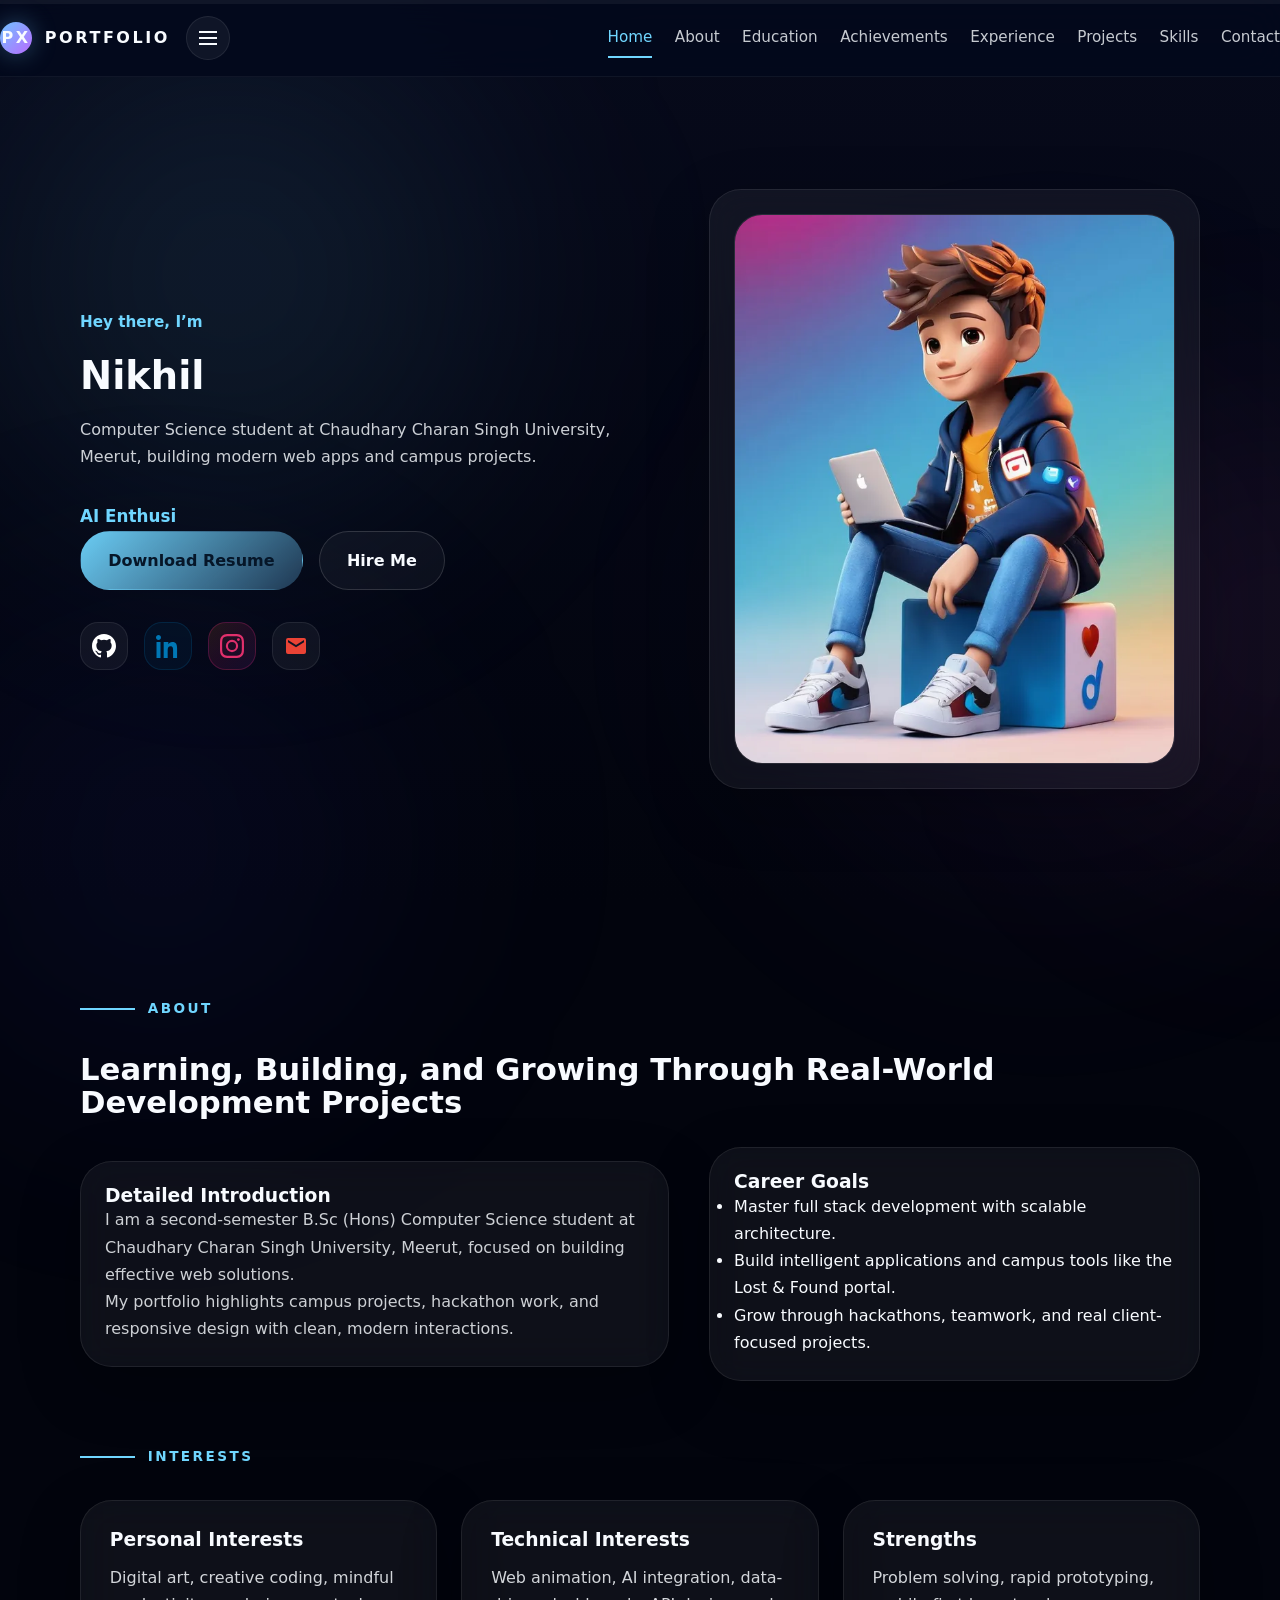
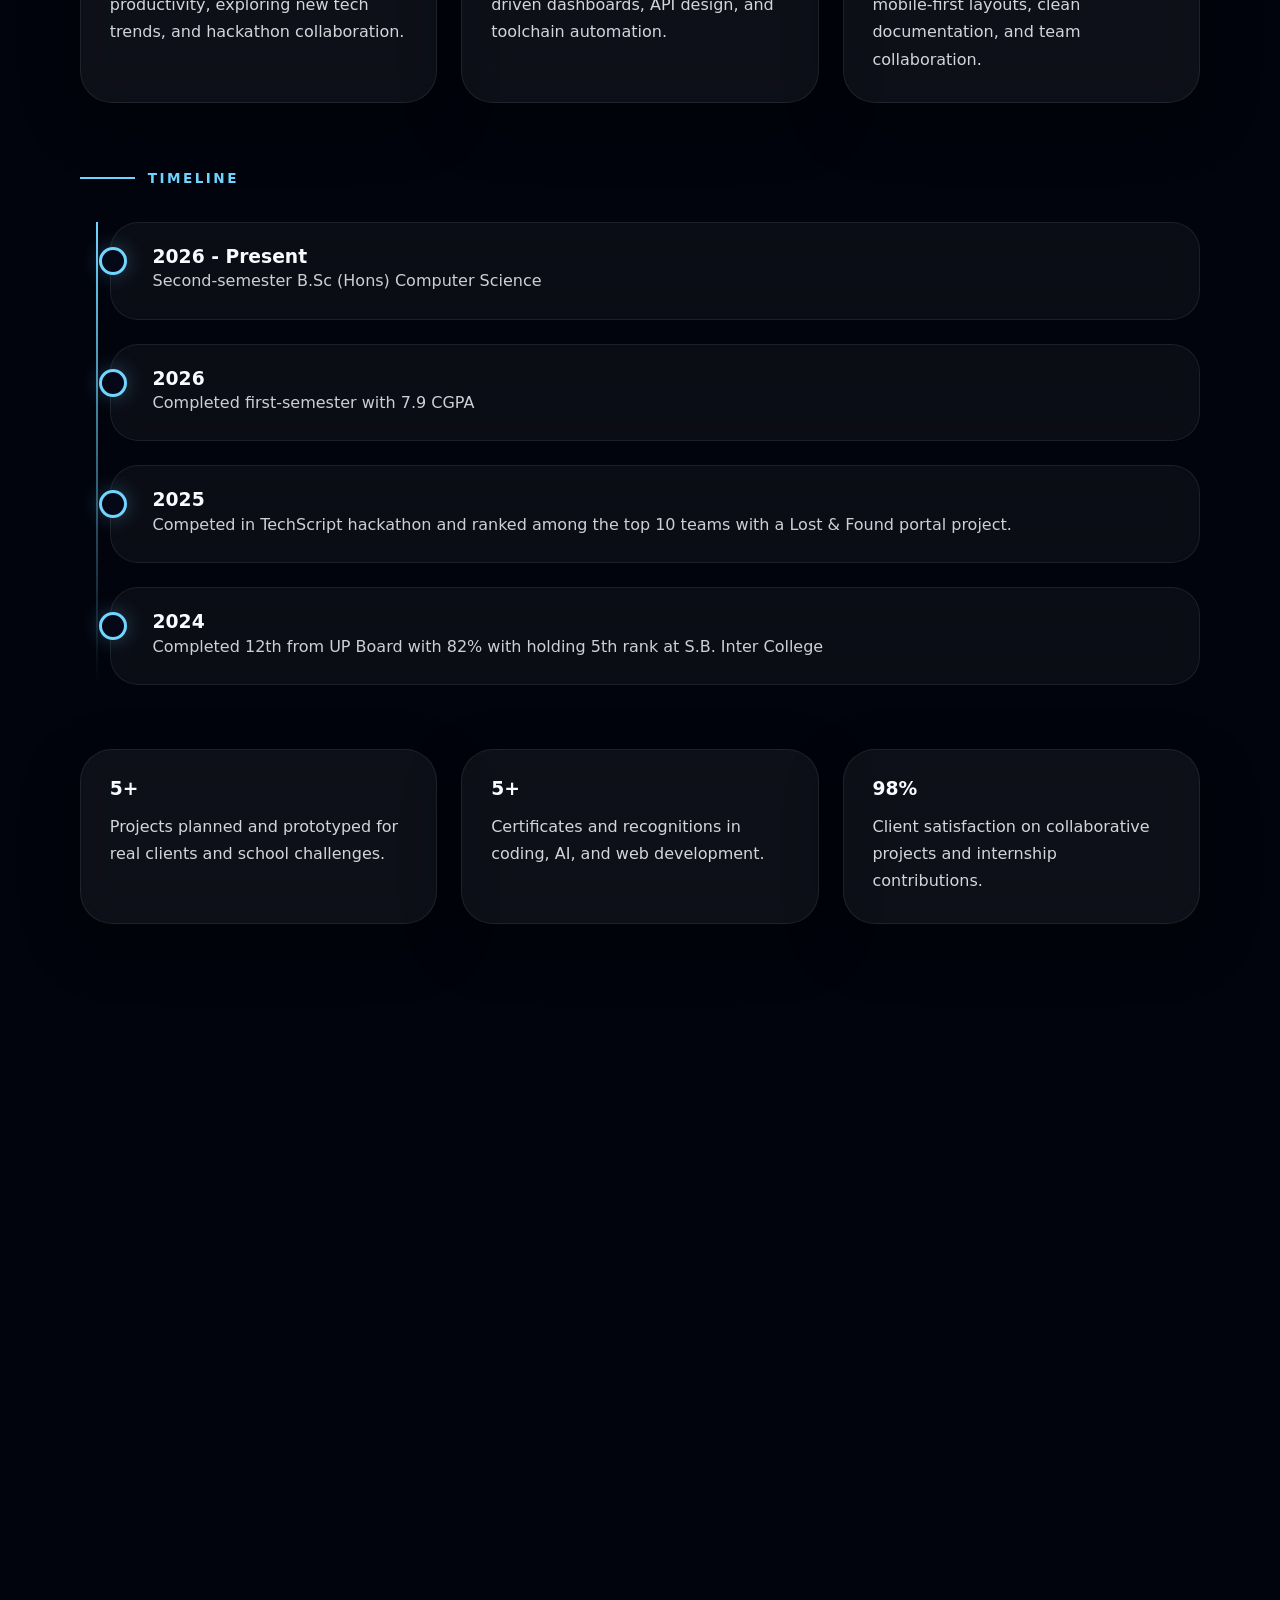
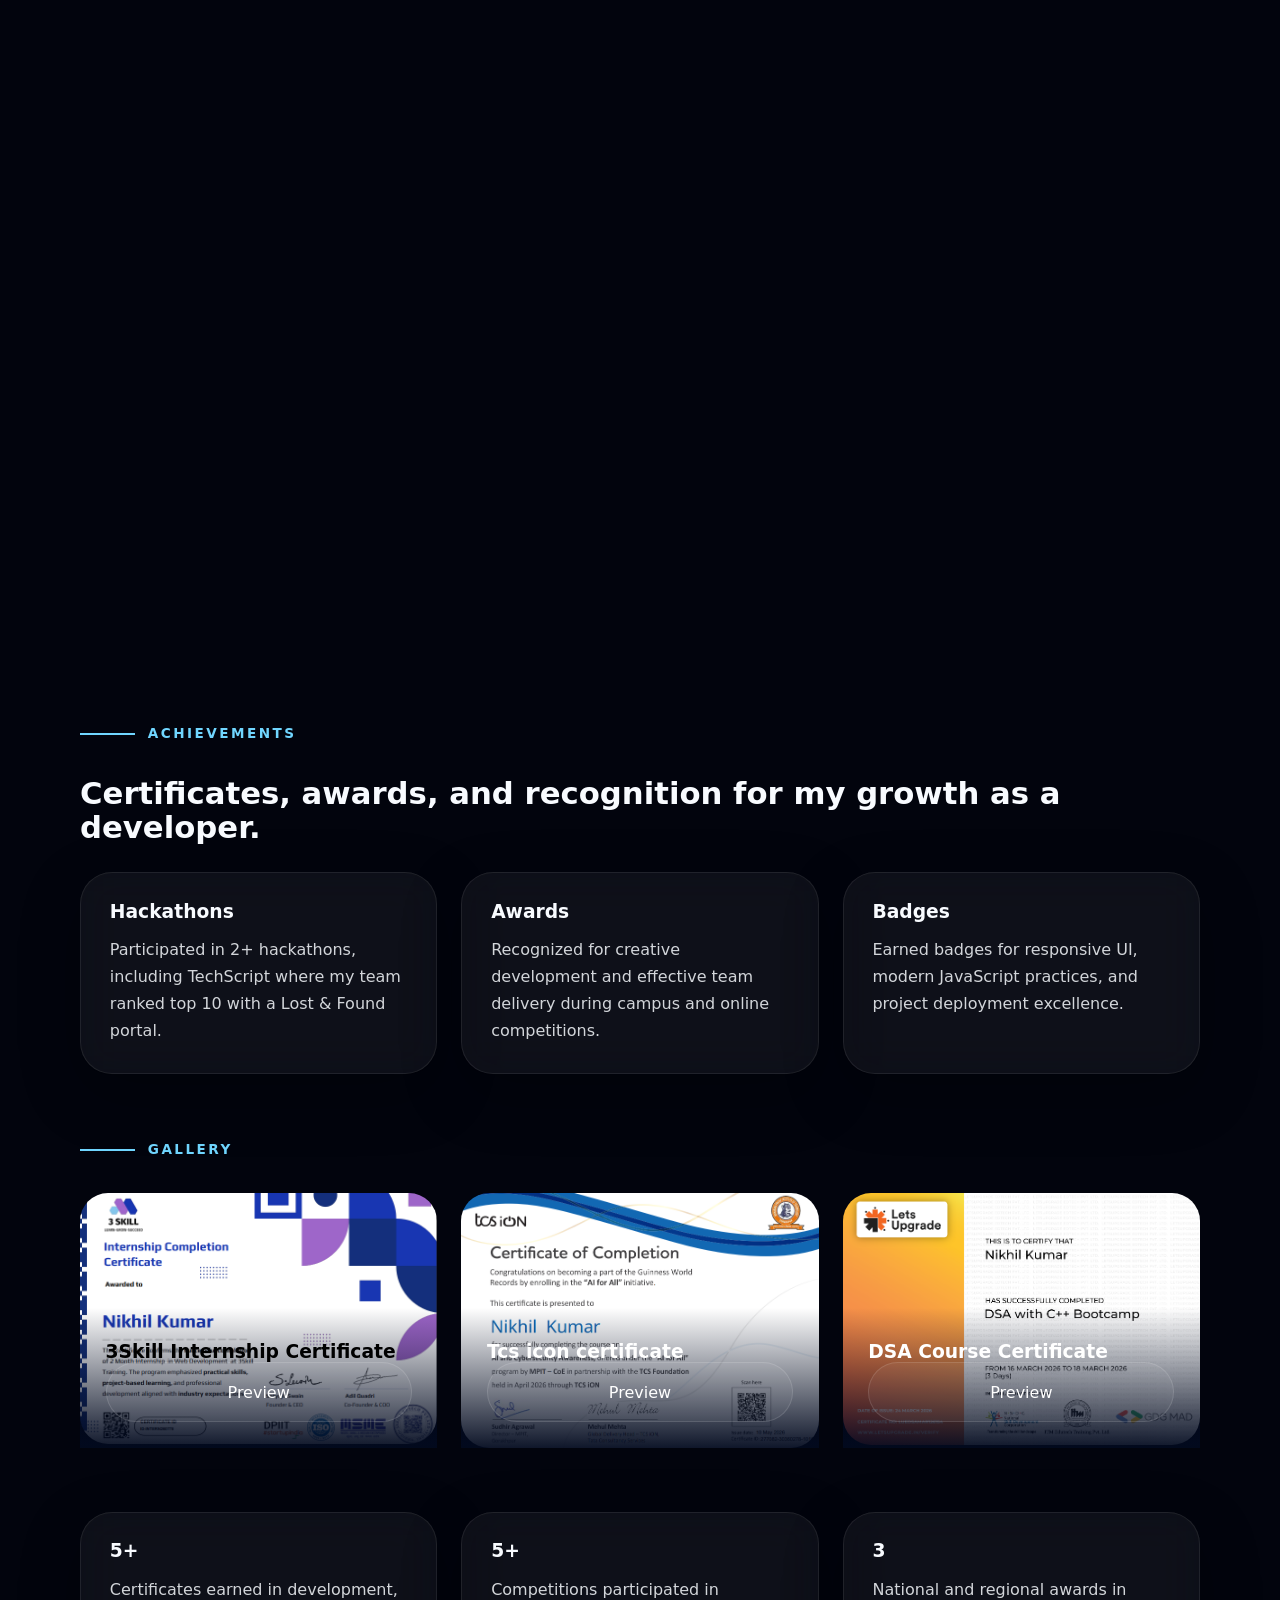
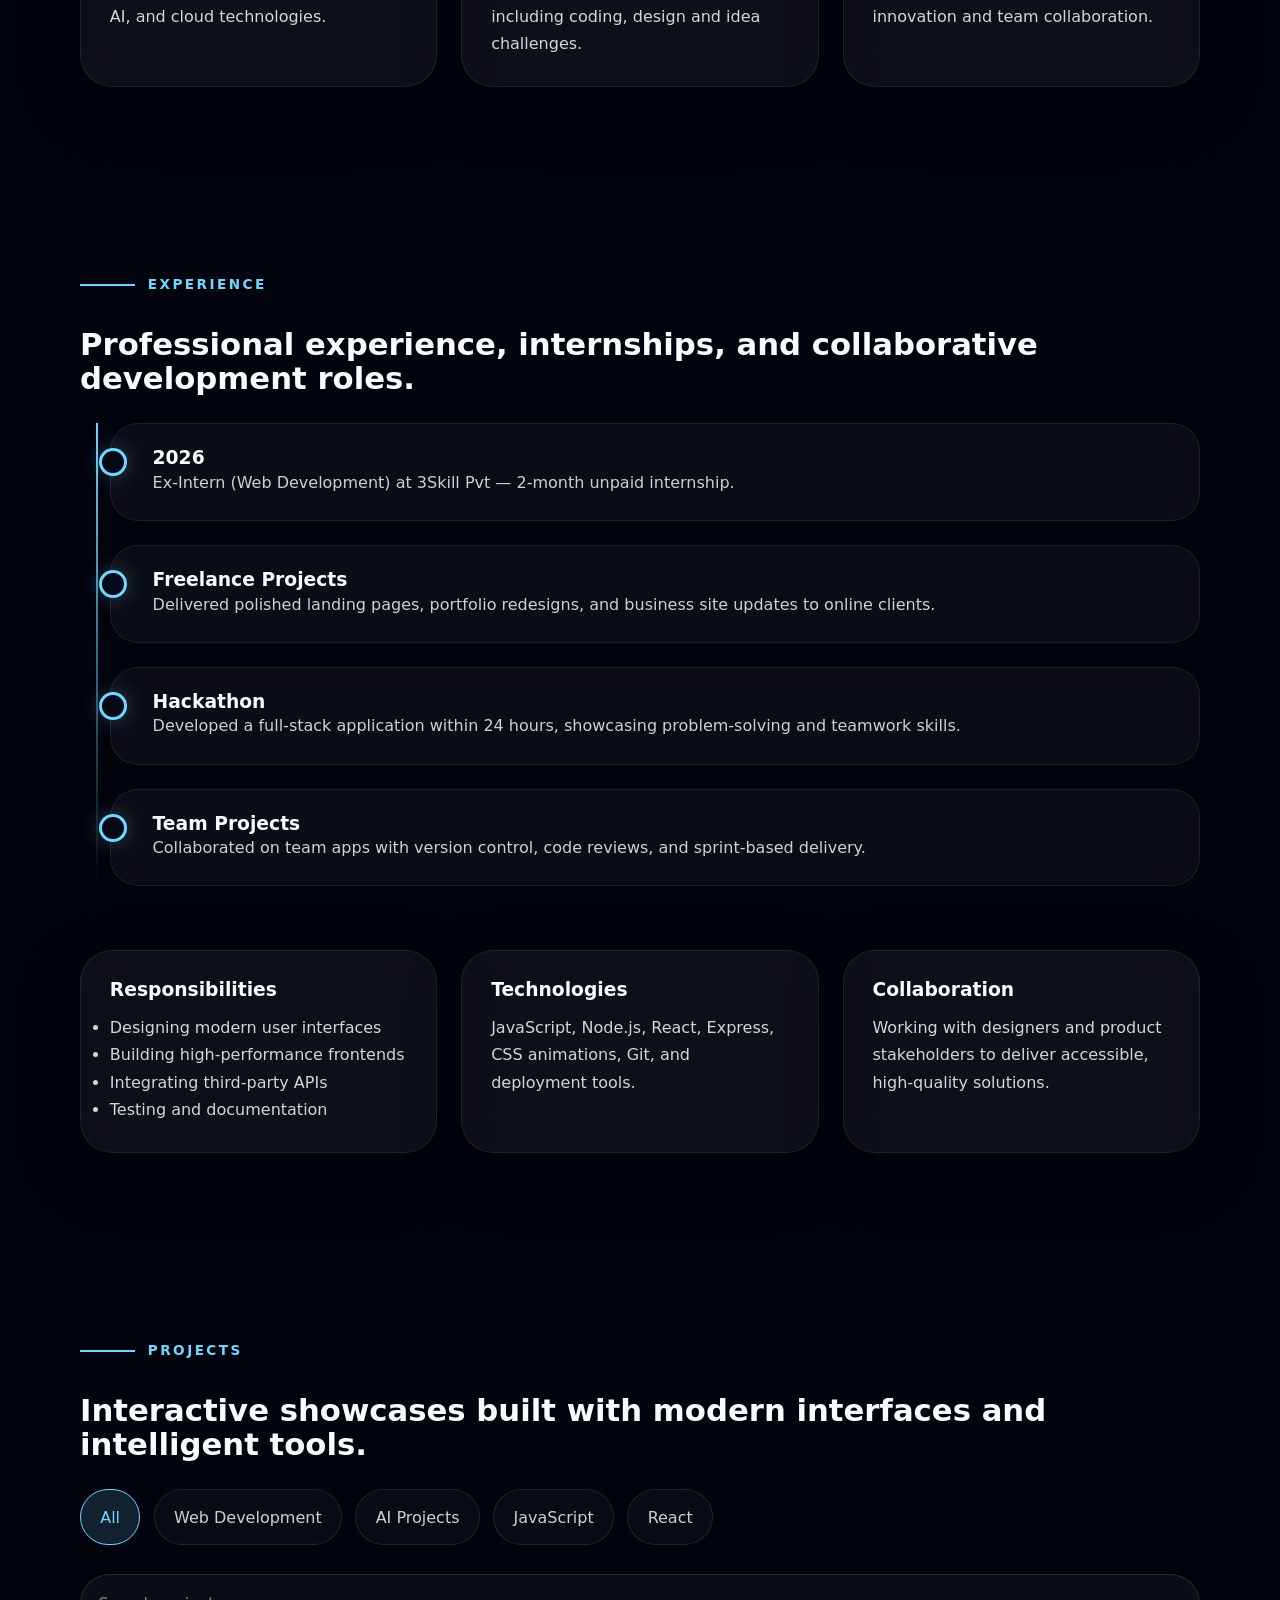
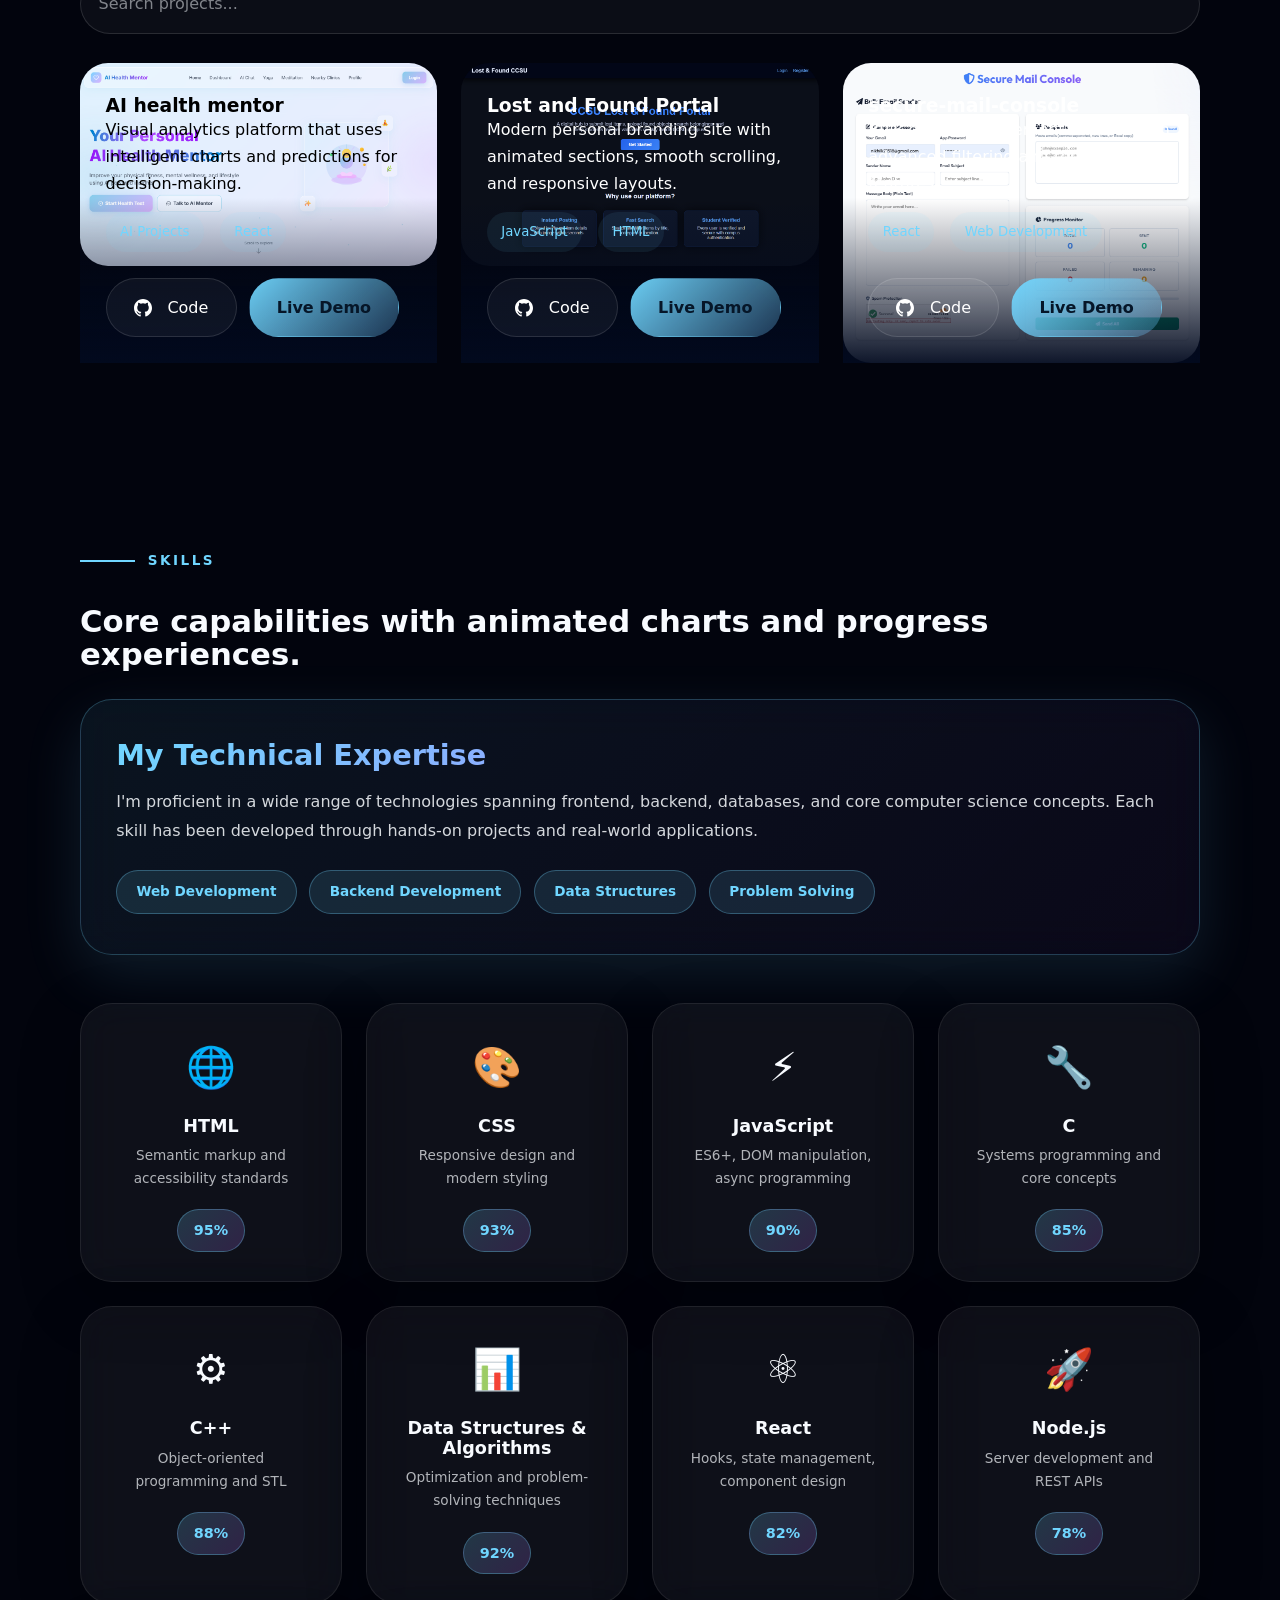
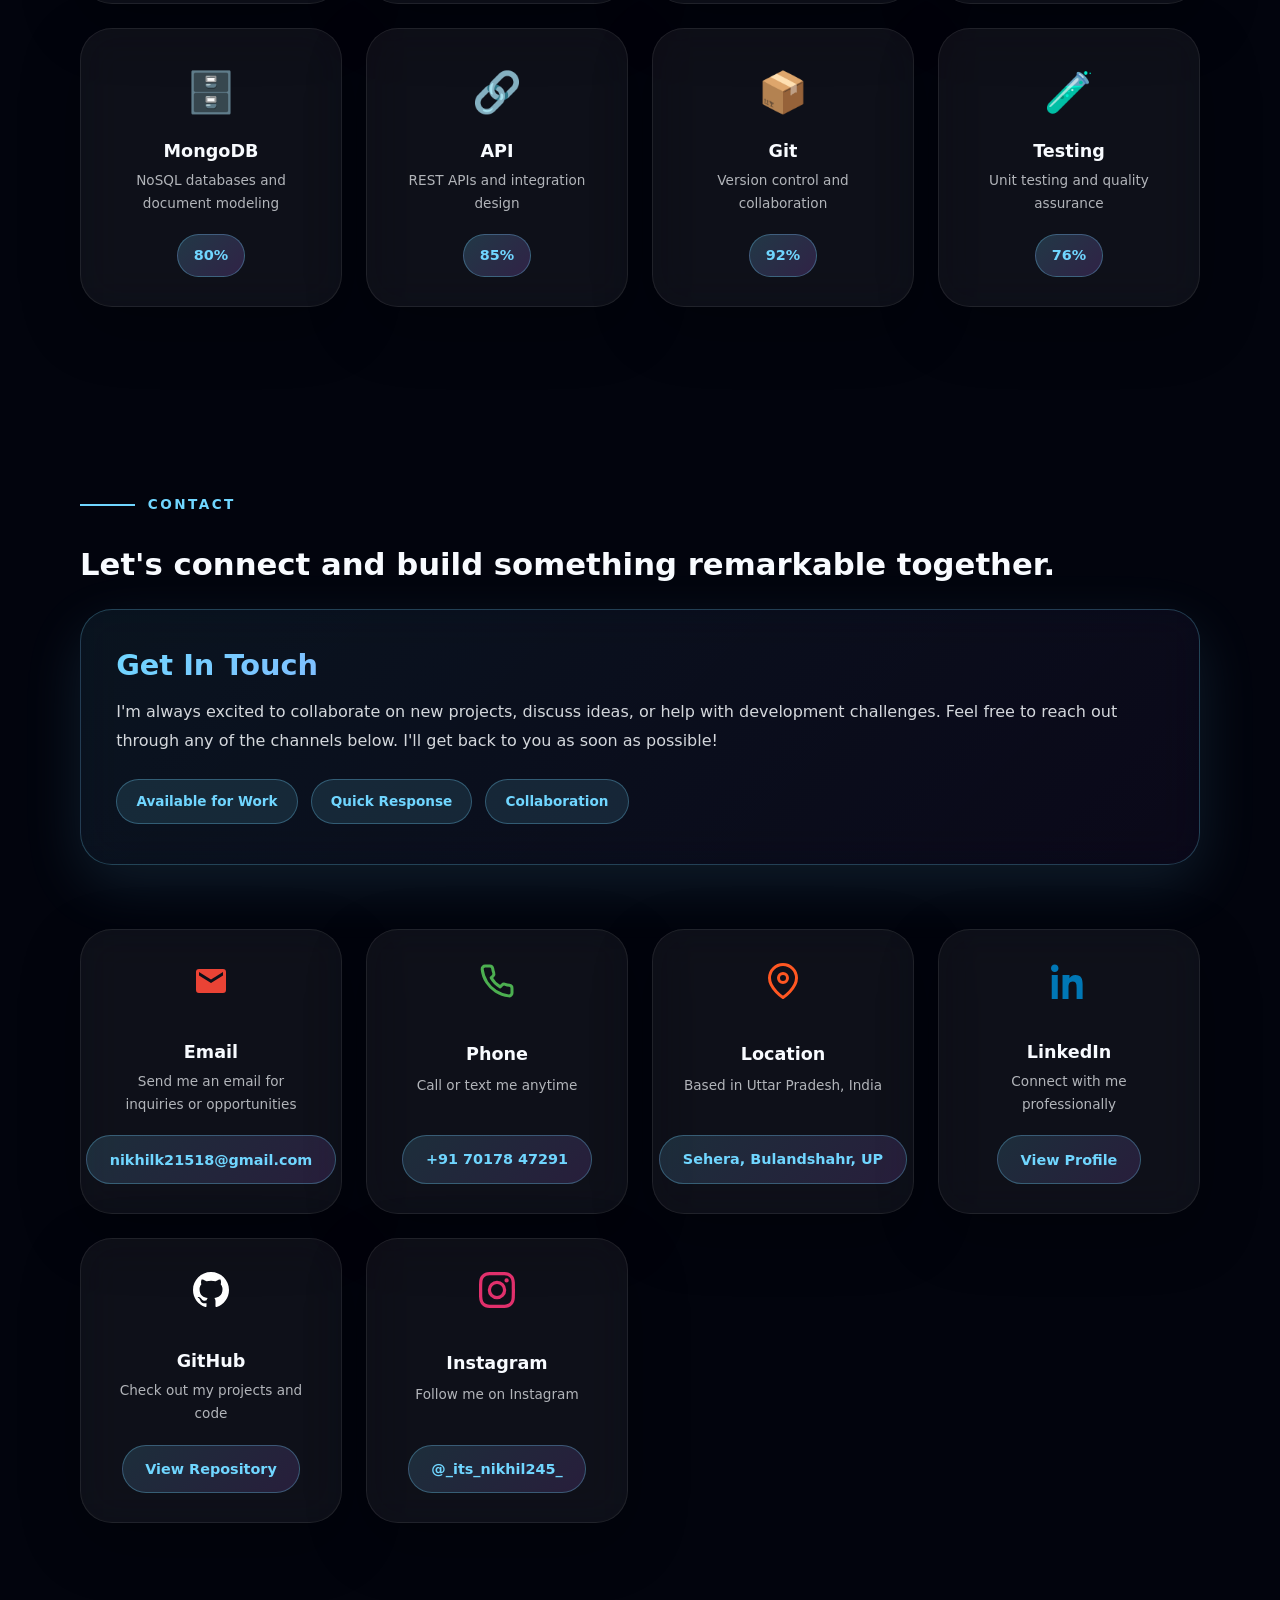
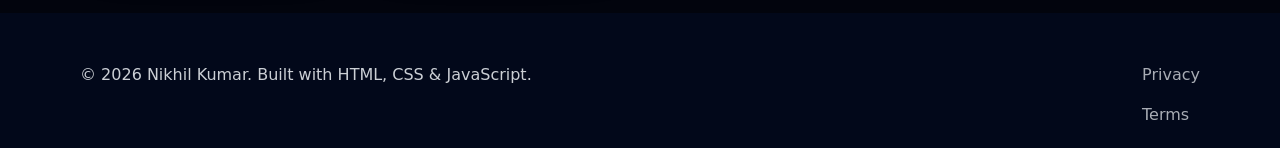
==== index.html @ 1a268327 "Update portfolio sections, script navigation logic, and show only Nikhil in hero section" ====
<!DOCTYPE html>
<html lang="en">

<head>
  <meta charset="UTF-8" />
  <meta name="viewport" content="width=device-width, initial-scale=1.0" />
  <meta name="description"
    content="Modern dark portfolio website for Nikhil Kumar, Computer Science student showcasing skills, projects, experience, and contact." />
  <title>Nikhil Kumar | Portfolio</title>
  <link rel="stylesheet" href="css/style.css" />
</head>

<body>
  <div class="page-loader">
    <div class="loader-ring"></div>
  </div>
  <div class="progress-wrap">
    <div class="progress-bar"></div>
  </div>
  <header class="navbar">
    <div class="container">
      <a href="#home" class="logo"><span>PX</span>Portfolio</a>
      <button class="menu-toggle" id="menuToggle" aria-label="Toggle menu">
        <svg viewBox="0 0 24 24" width="24" height="24" fill="none" stroke="currentColor" stroke-width="2"
          aria-hidden="true">
          <line x1="3" y1="6" x2="21" y2="6"></line>
          <line x1="3" y1="12" x2="21" y2="12"></line>
          <line x1="3" y1="18" x2="21" y2="18"></line>
        </svg>
      </button>
      <nav class="nav-links" id="navLinks">
        <a href="#home" class="active">Home</a>
        <a href="#about">About</a>
        <a href="#education">Education</a>
        <a href="#achievements">Achievements</a>
        <a href="#experience">Experience</a>
        <a href="#projects">Projects</a>
        <a href="#skills">Skills</a>
        <a href="#contact">Contact</a>
      </nav>
    </div>
  </header>

  <main>
    <!-- Hero Section -->
    <section id="home" class="hero container">
      <div class="hero-grid">
        <div class="hero-content reveal">
          <span class="hero-subtitle">Hey there, I’m</span>
          <h1 class="hero-title">Nikhil </h1>
          <p class="hero-text"> Computer Science student at Chaudhary Charan Singh University, Meerut, building modern
            web apps and campus projects.</p>
          <div class="typewriter"></div>
          <div class="hero-buttons">
            <a href="assets/Nikhil Kumar (3).pdf" class="btn" download>Download Resume</a>
            <a href="#contact" class="btn-secondary">Hire Me</a>
          </div>
          <div class="hero-socials">
            <a href="https://github.com/nikhilk2151" class="social-icon" aria-label="GitHub" target="_blank"
              rel="noreferrer">
              <svg viewBox="0 0 24 24" width="24" height="24" fill="#FFFFFF" aria-hidden="true">
                <path
                  d="M12 0C5.372 0 0 5.373 0 12c0 5.303 3.438 9.799 8.205 11.387.6.111.82-.261.82-.58 0-.286-.011-1.041-.017-2.045-3.338.726-4.042-1.609-4.042-1.609-.546-1.387-1.333-1.757-1.333-1.757-1.091-.746.083-.731.083-.731 1.205.085 1.84 1.237 1.84 1.237 1.073 1.84 2.815 1.309 3.502 1.001.108-.78.421-1.309.766-1.61-2.665-.303-5.467-1.333-5.467-5.93 0-1.31.469-2.381 1.236-3.221-.124-.303-.536-1.523.117-3.176 0 0 1.008-.323 3.301 1.23a11.53 11.53 0 0 1 3.005-.404 11.52 11.52 0 0 1 3.005.404c2.292-1.553 3.299-1.23 3.299-1.23.654 1.653.242 2.873.118 3.176.768.84 1.235 1.911 1.235 3.221 0 4.609-2.804 5.624-5.476 5.92.432.372.816 1.102.816 2.222 0 1.605-.015 2.898-.015 3.293 0 .322.218.697.825.579C20.565 21.796 24 17.302 24 12c0-6.627-5.373-12-12-12Z" />
              </svg>
            </a>
            <a href="https://www.linkedin.com/in/nikhil-kumar-b3997732a?utm_source=share&utm_campaign=share_via&utm_content=profile&utm_medium=android_app"
              class="social-icon social-icon-linkedin" aria-label="LinkedIn" target="_blank" rel="noreferrer">
              <svg viewBox="0 0 24 24" width="24" height="24" fill="#0077B5" aria-hidden="true">
                <path
                  d="M4.98 3.5C4.98 4.88 3.87 6 2.5 6S0 4.88 0 3.5 1.11 1 2.5 1 4.98 2.12 4.98 3.5zM.5 8h4V24h-4V8zM8.5 8h3.84v2.16h.05c.54-1.02 1.86-2.16 3.83-2.16 4.1 0 4.86 2.7 4.86 6.2V24h-4v-7.56c0-1.8-.03-4.12-2.51-4.12-2.51 0-2.89 1.96-2.89 3.99V24h-4V8z" />
              </svg>
            </a>
            <a href="https://www.instagram.com/_its_nikhil245_?igsh=MW00cHYwcjd6OXJrag=="
              class="social-icon social-icon-instagram" aria-label="Instagram" target="_blank" rel="noreferrer">
              <svg viewBox="0 0 24 24" width="24" height="24" fill="#E1306C" aria-hidden="true">
                <path
                  d="M12 2.163c3.204 0 3.584.012 4.85.07 3.252.148 4.771 1.691 4.919 4.919.058 1.265.069 1.645.069 4.849 0 3.205-.012 3.584-.069 4.849-.149 3.225-1.664 4.771-4.919 4.919-1.266.058-1.644.07-4.85.07-3.204 0-3.584-.012-4.849-.07-3.26-.149-4.771-1.699-4.919-4.92-.058-1.265-.07-1.644-.07-4.849 0-3.204.013-3.583.07-4.849.149-3.227 1.664-4.771 4.919-4.919 1.266-.057 1.645-.069 4.849-.069zM12 0C8.741 0 8.333.014 7.053.072 2.695.272.273 2.69.073 7.051.014 8.333 0 8.741 0 12c0 3.259.014 3.668.072 4.948.2 4.358 2.618 6.78 6.98 6.98 1.281.058 1.689.072 4.948.072 3.259 0 3.668-.014 4.948-.072 4.354-.2 6.782-2.618 6.979-6.98.059-1.28.073-1.689.073-4.948 0-3.259-.014-3.667-.072-4.947-.196-4.354-2.617-6.78-6.979-6.98C15.668.014 15.259 0 12 0zm0 5.838a6.162 6.162 0 1 0 0 12.324 6.162 6.162 0 0 0 0-12.324zM12 16a4 4 0 1 1 0-8 4 4 0 0 1 0 8zm6.406-11.845a1.44 1.44 0 1 0 0 2.881 1.44 1.44 0 0 0 0-2.881z" />
              </svg>
            </a>
            <a href="mailto:nikhilk21518@gmail.com" class="social-icon" aria-label="Email">
              <svg viewBox="0 0 24 24" width="24" height="24" fill="#EA4335" aria-hidden="true">
                <path
                  d="M20 4H4a2 2 0 0 0-2 2v12a2 2 0 0 0 2 2h16a2 2 0 0 0 2-2V6a2 2 0 0 0-2-2Zm0 4.25-8 5-8-5V6l8 5 8-5v2.25Z" />
              </svg>
            </a>
          </div>
        </div>
        <div class="hero-image reveal">
          <div class="hero-card">
            <img src="images/profile.webp" alt="Profile" loading="lazy" />
          </div>
        </div>
      </div>
    </section>

    <!-- About Section -->
    <section id="about" class="container reveal">
      <div class="section-title">About</div>
      <h2>Learning, Building, and Growing Through Real-World Development Projects</h2><br />
      <div class="hero-grid">
        <div class="hero-card reveal">
          <h3>Detailed Introduction</h3>
          <p>I am a second-semester B.Sc (Hons) Computer Science student at Chaudhary Charan Singh University, Meerut,
            focused on building effective web solutions.</p>
          <p>My portfolio highlights campus projects, hackathon work, and responsive design with clean, modern
            interactions.</p>
        </div>
        <div class="hero-card reveal">
          <h3>Career Goals</h3>
          <ul>
            <li>Master full stack development with scalable architecture.</li>
            <li>Build intelligent applications and campus tools like the Lost & Found portal.</li>
            <li>Grow through hackathons, teamwork, and real client-focused projects.</li>
          </ul>
        </div>
      </div>

      <!-- Interests Subset -->
      <div class="section-title" style="margin-top: 4rem;">Interests</div>
      <div class="cards-grid">
        <div class="card">
          <h3>Personal Interests</h3>
          <p>Digital art, creative coding, mindful productivity, exploring new tech trends, and hackathon collaboration.
          </p>
        </div>
        <div class="card">
          <h3>Technical Interests</h3>
          <p>Web animation, AI integration, data-driven dashboards, API design, and toolchain automation.</p>
        </div>
        <div class="card">
          <h3>Strengths</h3>
          <p>Problem solving, rapid prototyping, mobile-first layouts, clean documentation, and team collaboration.</p>
        </div>
      </div>

      <!-- Timeline Subset -->
      <div class="section-title" style="margin-top: 4rem;">Timeline</div>
      <div class="timeline">
        <article class="timeline-item">
          <h3>2026 - Present</h3>
          <p>Second-semester B.Sc (Hons) Computer Science </p>
        </article>
        <article class="timeline-item">
          <h3>2026</h3>
          <p> Completed first-semester with 7.9 CGPA </p>
        </article>
        <article class="timeline-item">
          <h3>2025</h3>
          <p>Competed in TechScript hackathon and ranked among the top 10 teams with a Lost & Found portal project.</p>
        </article>
        <article class="timeline-item">
          <h3>2024</h3>
          <p>Completed 12th from UP Board with 82% with holding 5th rank at S.B. Inter College</p>
        </article>
      </div>

      <!-- Stats Grid Subset -->
      <div class="cards-grid stats-grid" style="margin-top: 4rem;">
        <div class="card">
          <h3>5+</h3>
          <p>Projects planned and prototyped for real clients and school challenges.</p>
        </div>
        <div class="card">
          <h3>5+</h3>
          <p>Certificates and recognitions in coding, AI, and web development.</p>
        </div>
        <div class="card">
          <h3>98%</h3>
          <p>Client satisfaction on collaborative projects and internship contributions.</p>
        </div>
      </div>
    </section>

    <!-- Education Section -->
    <section id="education" class="container reveal">
      <div class="section-title">Education</div>
      <h2>Study, certificates, and academic milestones in my learning journey.</h2><br />
      <div class="timeline">
        <article class="timeline-item">
          <h3>2025 - Present</h3>
          <p>B.Sc (Hons) Computer Science, second semester, Chaudhary Charan Singh University, Meerut.</p>
        </article>
        <article class="timeline-item">
          <h3>2024</h3>
          <p>Completed 12th from UP Board with 82% marks, building strong foundations in science and maths.</p>
        </article>
        <article class="timeline-item">
          <h3>2022</h3>
          <p>Completed 10th from S.B. Inter College with 71%, focusing on technology and analytics.</p>
        </article>
      </div>

      <div class="cards-grid" style="margin-top: 4rem;">
        <div class="card">
          <h3>College</h3>
          <p>Chaudhary Charan Singh University, Meerut — B.Sc (Hons) Computer Science, second semester.</p>
        </div>
        <div class="card">
          <h3>Courses</h3>
          <ul>
            <li>Web Technologies</li>
            <li>Data Structures</li>
            <li>Object-Oriented Programming</li>
            <li>Professional Communication</li>
          </ul>
        </div>
        <div class="card">
          <h3>Academic Credentials</h3>
          <p> Holding 7.9 CGPA from first semester
            12th from UP Board with 82% and 10th from S.B. Inter College with 71%.</p>
        </div>
      </div>

      <div class="section-title" style="margin-top: 4rem;">Academic Achievements</div>
      <div class="cards-grid">
        <div class="card">
          <h3>Academic Excellence</h3>
          <p>Secured top grades in programming, system design, and web engineering modules.</p>
        </div>
        <div class="card">
          <h3>Course Projects</h3>
          <p>Delivered polished course applications, interactive labs, and team-based development work.</p>
        </div>
      </div>
    </section>

    <!-- Achievements Section -->
    <section id="achievements" class="container reveal">
      <div class="section-title">Achievements</div>
      <h2>Certificates, awards, and recognition for my growth as a developer.</h2><br />
      <div class="cards-grid">
        <div class="card">
          <h3>Hackathons</h3>
          <p>Participated in 2+ hackathons, including TechScript where my team ranked top 10 with a Lost & Found portal.
          </p>
        </div>
        <div class="card">
          <h3>Awards</h3>
          <p>Recognized for creative development and effective team delivery during campus and online competitions.</p>
        </div>
        <div class="card">
          <h3>Badges</h3>
          <p>Earned badges for responsive UI, modern JavaScript practices, and project deployment excellence.</p>
        </div>
      </div>

      <div class="section-title" style="margin-top: 4rem;">Gallery</div>
      <div class="project-grid">
        <div class="project-card">
          <img src="images/3Skill_Pvt.png" alt="Internship Certificate" />
          <div class="project-info">
            <h3>3Skill Internship Certificate</h3>
            <button class="btn-outline preview-btn" data-src="images/3Skill_Pvt.png"
              data-title="3Skill Internship Completion">Preview</button>
          </div>
        </div>
        <div class="project-card">
          <img src="images/images - File Explorer 6_6_2026 10_22_32 PM.png" alt="Certificate 1" />
          <div class="project-info">
            <h3>Tcs icon certificate</h3>
            <button class="btn-outline preview-btn" data-src="images/images - File Explorer 6_6_2026 10_22_32 PM.png"
              data-title="Web Development Certificate">Preview</button>
          </div>
        </div>
        <div class="project-card">
          <img src="images/DSA certification.pdf - Google Chrome 6_6_2026 10_19_38 PM.png" alt="Certificate 2" />
          <div class="project-info">
            <h3>DSA Course Certificate</h3>
            <button class="btn-outline preview-btn"
              data-src="images/DSA certification.pdf - Google Chrome 6_6_2026 10_19_38 PM.png"
              data-title="DSA Certification">Preview</button>
          </div>
        </div>
      </div>

      <div class="cards-grid stats-grid" style="margin-top: 4rem;">
        <div class="card">
          <h3>5+</h3>
          <p>Certificates earned in development, AI, and cloud technologies.</p>
        </div>
        <div class="card">
          <h3>5+</h3>
          <p>Competitions participated in including coding, design and idea challenges.</p>
        </div>
        <div class="card">
          <h3>3</h3>
          <p>National and regional awards in innovation and team collaboration.</p>
        </div>
      </div>
    </section>

    <!-- Experience Section -->
    <section id="experience" class="container reveal">
      <div class="section-title">Experience</div>
      <h2>Professional experience, internships, and collaborative development roles.</h2><br />
      <div class="timeline">
        <article class="timeline-item">
          <h3>2026</h3>
          <p>Ex-Intern (Web Development) at 3Skill Pvt — 2-month unpaid internship.</p>
        </article>
        <article class="timeline-item">
          <h3>Freelance Projects</h3>
          <p>Delivered polished landing pages, portfolio redesigns, and business site updates to online clients.</p>
        </article>
        <article class="timeline-item">
          <h3>Hackathon</h3>
          <p>Developed a full-stack application within 24 hours, showcasing problem-solving and teamwork skills.</p>
        </article>
        <article class="timeline-item">
          <h3>Team Projects</h3>
          <p>Collaborated on team apps with version control, code reviews, and sprint-based delivery.</p>
        </article>
      </div>

      <div class="cards-grid" style="margin-top: 4rem;">
        <div class="card">
          <h3>Responsibilities</h3>
          <ul>
            <li>Designing modern user interfaces</li>
            <li>Building high-performance frontends</li>
            <li>Integrating third-party APIs</li>
            <li>Testing and documentation</li>
          </ul>
        </div>
        <div class="card">
          <h3>Technologies</h3>
          <p>JavaScript, Node.js, React, Express, CSS animations, Git, and deployment tools.</p>
        </div>
        <div class="card">
          <h3>Collaboration</h3>
          <p>Working with designers and product stakeholders to deliver accessible, high-quality solutions.</p>
        </div>
      </div>
    </section>

    <!-- Projects Section -->
    <section id="projects" class="container reveal">
      <div class="section-title">Projects</div>
      <h2>Interactive showcases built with modern interfaces and intelligent tools.</h2><br />
      <div class="filter-bar">
        <button class="filter-btn active" data-filter="all">All</button>
        <button class="filter-btn" data-filter="web development">Web Development</button>
        <button class="filter-btn" data-filter="ai projects">AI Projects</button>
        <button class="filter-btn" data-filter="javascript">JavaScript</button>
        <button class="filter-btn" data-filter="react">React</button>
      </div>
      <div class="search-group">
        <input id="project-search" type="search" placeholder="Search projects..." aria-label="Search projects" />
      </div>
      <div class="project-grid">
        <article class="project-card" data-categories="web development, javascript" data-title="AI Dashboard">
          <img src="images/project1.png" alt="AI Health Mentor" />
          <div class="project-info">
            <h3>AI health mentor</h3>
            <p>Visual analytics platform that uses intelligent charts and predictions for decision-making.</p>
            <div class="project-badges">
              <span class="badge">AI Projects</span>
              <span class="badge">React</span>
            </div>
            <div class="project-actions">
              <a href="https://github.com/nikhilk2151/AI-Health-Monitor-App" class="btn-outline"
                aria-label="View on GitHub" target="_blank" rel="noreferrer">
                <svg viewBox="0 0 24 24" width="18" height="18" fill="#FFFFFF" aria-hidden="true"
                  style="margin-right: 6px;">
                  <path
                    d="M12 0C5.372 0 0 5.373 0 12c0 5.303 3.438 9.799 8.205 11.387.6.111.82-.261.82-.58 0-.286-.011-1.041-.017-2.045-3.338.726-4.042-1.609-4.042-1.609-.546-1.387-1.333-1.757-1.333-1.757-1.091-.746.083-.731.083-.731 1.205.085 1.84 1.237 1.84 1.237 1.073 1.84 2.815 1.309 3.502 1.001.108-.78.421-1.309.766-1.61-2.665-.303-5.467-1.333-5.467-5.93 0-1.31.469-2.381 1.236-3.221-.124-.303-.536-1.523.117-3.176 0 0 1.008-.323 3.301 1.23a11.53 11.53 0 0 1 3.005-.404 11.52 11.52 0 0 1 3.005.404c2.292-1.553 3.299-1.23 3.299-1.23.654 1.653.242 2.873.118 3.176.768.84 1.235 1.911 1.235 3.221 0 4.609-2.804 5.624-5.476 5.92.432.372.816 1.102.816 2.222 0 1.605-.015 2.898-.015 3.293 0 .322.218.697.825.579C20.565 21.796 24 17.302 24 12c0-6.627-5.373-12-12-12Z" />
                </svg>Code
              </a>
              <a href="https://ai-health-mentor.web.app/" class="btn" target="_blank" rel="noreferrer">Live Demo</a>
            </div>
          </div>
        </article>
        <article class="project-card" data-categories="javascript" data-title="Portfolio Site">
          <img src="images/project2.png" alt="Portfolio Site" />
          <div class="project-info">
            <h3>Lost and Found Portal</h3>
            <p>Modern personal branding site with animated sections, smooth scrolling, and responsive layouts.</p>
            <div class="project-badges">
              <span class="badge">JavaScript</span>
              <span class="badge">HTML</span>
            </div>
            <div class="project-actions">
              <a href="https://github.com/nikhilk2151/lost-found-app" class="btn-outline" aria-label="View on GitHub"
                target="_blank" rel="noreferrer">
                <svg viewBox="0 0 24 24" width="18" height="18" fill="#FFFFFF" aria-hidden="true"
                  style="margin-right: 6px;">
                  <path
                    d="M12 0C5.372 0 0 5.373 0 12c0 5.303 3.438 9.799 8.205 11.387.6.111.82-.261.82-.58 0-.286-.011-1.041-.017-2.045-3.338.726-4.042-1.609-4.042-1.609-.546-1.387-1.333-1.757-1.333-1.757-1.091-.746.083-.731.083-.731 1.205.085 1.84 1.237 1.84 1.237 1.073 1.84 2.815 1.309 3.502 1.001.108-.78.421-1.309.766-1.61-2.665-.303-5.467-1.333-5.467-5.93 0-1.31.469-2.381 1.236-3.221-.124-.303-.536-1.523.117-3.176 0 0 1.008-.323 3.301 1.23a11.53 11.53 0 0 1 3.005-.404 11.52 11.52 0 0 1 3.005.404c2.292-1.553 3.299-1.23 3.299-1.23.654 1.653.242 2.873.118 3.176.768.84 1.235 1.911 1.235 3.221 0 4.609-2.804 5.624-5.476 5.92.432.372.816 1.102.816 2.222 0 1.605-.015 2.898-.015 3.293 0 .322.218.697.825.579C20.565 21.796 24 17.302 24 12c0-6.627-5.373-12-12-12Z" />
                </svg>Code
              </a>
              <a href="https://lost-found-app-17a68.web.app/" class="btn" target="_blank" rel="noreferrer">Live Demo</a>
            </div>
          </div>
        </article>
        <article class="project-card" data-categories="react" data-title="Product Explorer">
          <img src="images/certificate - File Explorer 6_6_2026 10_31_40 PM.png" alt="Product Explorer" />
          <div class="project-info">
            <h3>secure-mail-console</h3>
            <p>Bulk email management console with advanced filtering and reporting features.</p>
            <div class="project-badges">
              <span class="badge">React</span>
              <span class="badge">Web Development</span>
            </div>
            <div class="project-actions">
              <a href="https://github.com/nikhilk2151/secure-mail-console-2" class="btn-outline"
                aria-label="View on GitHub" target="_blank" rel="noreferrer">
                <svg viewBox="0 0 24 24" width="18" height="18" fill="#FFFFFF" aria-hidden="true"
                  style="margin-right: 6px;">
                  <path
                    d="M12 0C5.372 0 0 5.373 0 12c0 5.303 3.438 9.799 8.205 11.387.6.111.82-.261.82-.58 0-.286-.011-1.041-.017-2.045-3.338.726-4.042-1.609-4.042-1.609-.546-1.387-1.333-1.757-1.333-1.757-1.091-.746.083-.731.083-.731 1.205.085 1.84 1.237 1.84 1.237 1.073 1.84 2.815 1.309 3.502 1.001.108-.78.421-1.309.766-1.61-2.665-.303-5.467-1.333-5.467-5.93 0-1.31.469-2.381 1.236-3.221-.124-.303-.536-1.523.117-3.176 0 0 1.008-.323 3.301 1.23a11.53 11.53 0 0 1 3.005-.404 11.52 11.52 0 0 1 3.005.404c2.292-1.553 3.299-1.23 3.299-1.23.654 1.653.242 2.873.118 3.176.768.84 1.235 1.911 1.235 3.221 0 4.609-2.804 5.624-5.476 5.92.432.372.816 1.102.816 2.222 0 1.605-.015 2.898-.015 3.293 0 .322.218.697.825.579C20.565 21.796 24 17.302 24 12c0-6.627-5.373-12-12-12Z" />
                </svg>Code
              </a>
              <a href="https://www.rakshak.site/" class="btn" target="_blank" rel="noreferrer">Live Demo</a>
            </div>
          </div>
        </article>
      </div>
    </section>

    <!-- Skills Section -->
    <section id="skills" class="container reveal">
      <div class="section-title">Skills</div>
      <h2>Core capabilities with animated charts and progress experiences.</h2><br />

      <!-- Featured Skills Card -->
      <div class="featured-skill-card">
        <div class="featured-content">
          <h3>My Technical Expertise</h3>
          <p>I'm proficient in a wide range of technologies spanning frontend, backend, databases, and core computer
            science concepts. Each skill has been developed through hands-on projects and real-world applications.</p>
          <div class="skill-tags">
            <span class="tag">Web Development</span>
            <span class="tag">Backend Development</span>
            <span class="tag">Data Structures</span>
            <span class="tag">Problem Solving</span>
          </div>
        </div>
      </div>

      <!-- Individual Skill Cards -->
      <div class="cards-grid">
        <div class="card skill-card">
          <div class="skill-card-icon">🌐</div>
          <h3>HTML</h3>
          <p>Semantic markup and accessibility standards</p>
          <div class="skill-level">
            <span class="level-badge">95%</span>
          </div>
        </div>
        <div class="card skill-card">
          <div class="skill-card-icon">🎨</div>
          <h3>CSS</h3>
          <p>Responsive design and modern styling</p>
          <div class="skill-level">
            <span class="level-badge">93%</span>
          </div>
        </div>
        <div class="card skill-card">
          <div class="skill-card-icon">⚡</div>
          <h3>JavaScript</h3>
          <p>ES6+, DOM manipulation, async programming</p>
          <div class="skill-level">
            <span class="level-badge">90%</span>
          </div>
        </div>
        <div class="card skill-card">
          <div class="skill-card-icon">🔧</div>
          <h3>C</h3>
          <p>Systems programming and core concepts</p>
          <div class="skill-level">
            <span class="level-badge">85%</span>
          </div>
        </div>
        <div class="card skill-card">
          <div class="skill-card-icon">⚙️</div>
          <h3>C++</h3>
          <p>Object-oriented programming and STL</p>
          <div class="skill-level">
            <span class="level-badge">88%</span>
          </div>
        </div>
        <div class="card skill-card">
          <div class="skill-card-icon">📊</div>
          <h3>Data Structures & Algorithms</h3>
          <p>Optimization and problem-solving techniques</p>
          <div class="skill-level">
            <span class="level-badge">92%</span>
          </div>
        </div>
        <div class="card skill-card">
          <div class="skill-card-icon">⚛️</div>
          <h3>React</h3>
          <p>Hooks, state management, component design</p>
          <div class="skill-level">
            <span class="level-badge">82%</span>
          </div>
        </div>
        <div class="card skill-card">
          <div class="skill-card-icon">🚀</div>
          <h3>Node.js</h3>
          <p>Server development and REST APIs</p>
          <div class="skill-level">
            <span class="level-badge">78%</span>
          </div>
        </div>
        <div class="card skill-card">
          <div class="skill-card-icon">🗄️</div>
          <h3>MongoDB</h3>
          <p>NoSQL databases and document modeling</p>
          <div class="skill-level">
            <span class="level-badge">80%</span>
          </div>
        </div>
        <div class="card skill-card">
          <div class="skill-card-icon">🔗</div>
          <h3>API</h3>
          <p>REST APIs and integration design</p>
          <div class="skill-level">
            <span class="level-badge">85%</span>
          </div>
        </div>
        <div class="card skill-card">
          <div class="skill-card-icon">📦</div>
          <h3>Git</h3>
          <p>Version control and collaboration</p>
          <div class="skill-level">
            <span class="level-badge">92%</span>
          </div>
        </div>
        <div class="card skill-card">
          <div class="skill-card-icon">🧪</div>
          <h3>Testing</h3>
          <p>Unit testing and quality assurance</p>
          <div class="skill-level">
            <span class="level-badge">76%</span>
          </div>
        </div>
      </div>
    </section>

    <!-- Contact Section -->
    <section id="contact" class="container reveal">
      <div class="section-title">Contact</div>
      <h2>Let's connect and build something remarkable together.</h2><br />

      <!-- Featured Contact Card -->
      <div class="featured-skill-card">
        <div class="featured-content">
          <h3>Get In Touch</h3>
          <p>I'm always excited to collaborate on new projects, discuss ideas, or help with development challenges. Feel
            free to reach out through any of the channels below. I'll get back to you as soon as possible!</p>
          <div class="skill-tags">
            <span class="tag">Available for Work</span>
            <span class="tag">Quick Response</span>
            <span class="tag">Collaboration</span>
          </div>
        </div>
      </div>

      <!-- Contact Info Cards -->
      <div class="cards-grid" style="margin-top: 4rem;">
        <div class="card skill-card contact-info-card">
          <div class="skill-card-icon">
            <svg viewBox="0 0 24 24" width="36" height="36" fill="#EA4335" aria-hidden="true"
              style="margin-bottom: 0.5rem;">
              <path
                d="M20 4H4a2 2 0 0 0-2 2v12a2 2 0 0 0 2 2h16a2 2 0 0 0 2-2V6a2 2 0 0 0-2-2Zm0 4.25-8 5-8-5V6l8 5 8-5v2.25Z" />
            </svg>
          </div>
          <h3>Email</h3>
          <p>Send me an email for inquiries or opportunities</p>
          <a href="mailto:nikhilk21518@gmail.com" class="contact-link">nikhilk21518@gmail.com</a>
        </div>

        <div class="card skill-card contact-info-card">
          <div class="skill-card-icon">
            <svg viewBox="0 0 24 24" width="36" height="36" fill="none" stroke="#4CAF50" stroke-width="2"
              stroke-linecap="round" stroke-linejoin="round" aria-hidden="true" style="margin-bottom: 0.5rem;">
              <path
                d="M22 16.92v3a2 2 0 0 1-2.18 2 19.79 19.79 0 0 1-8.63-3.07 19.5 19.5 0 0 1-6-6 19.79 19.79 0 0 1-3.07-8.67A2 2 0 0 1 4.11 2h3a2 2 0 0 1 2 1.72 12.84 12.84 0 0 0 .7 2.81 2 2 0 0 1-.45 2.11L8.09 9.91a16 16 0 0 0 6 6l1.27-1.27a2 2 0 0 1 2.11-.45 12.84 12.84 0 0 0 2.81.7A2 2 0 0 1 22 16.92z">
              </path>
            </svg>
          </div>
          <h3>Phone</h3>
          <p>Call or text me anytime</p>
          <a href="tel:+917017847291" class="contact-link">+91 70178 47291</a>
        </div>

        <div class="card skill-card contact-info-card">
          <div class="skill-card-icon">
            <svg viewBox="0 0 24 24" width="36" height="36" fill="none" stroke="#FF5722" stroke-width="2"
              stroke-linecap="round" stroke-linejoin="round" aria-hidden="true" style="margin-bottom: 0.5rem;">
              <path d="M21 10c0 7-9 13-9 13s-9-6-9-13a9 9 0 0 1 18 0z"></path>
              <circle cx="12" cy="10" r="3"></circle>
            </svg>
          </div>
          <h3>Location</h3>
          <p>Based in Uttar Pradesh, India</p>
          <a href="#" class="contact-link">Sehera, Bulandshahr, UP</a>
        </div>

        <div class="card skill-card contact-info-card">
          <div class="skill-card-icon">
            <svg viewBox="0 0 24 24" width="36" height="36" fill="#0077B5" aria-hidden="true"
              style="margin-bottom: 0.5rem;">
              <path
                d="M4.98 3.5C4.98 4.88 3.87 6 2.5 6S0 4.88 0 3.5 1.11 1 2.5 1 4.98 2.12 4.98 3.5zM.5 8h4V24h-4V8zM8.5 8h3.84v2.16h.05c.54-1.02 1.86-2.16 3.83-2.16 4.1 0 4.86 2.7 4.86 6.2V24h-4v-7.56c0-1.8-.03-4.12-2.51-4.12-2.51 0-2.89 1.96-2.89 3.99V24h-4V8z" />
            </svg>
          </div>
          <h3>LinkedIn</h3>
          <p>Connect with me professionally</p>
          <a href="https://www.linkedin.com/in/nikhil-kumar-b3997732a?utm_source=share&utm_campaign=share_via&utm_content=profile&utm_medium=android_app"
            target="_blank" rel="noreferrer" class="contact-link">View Profile</a>
        </div>

        <div class="card skill-card contact-info-card">
          <div class="skill-card-icon">
            <svg viewBox="0 0 24 24" width="36" height="36" fill="#FFFFFF" aria-hidden="true"
              style="margin-bottom: 0.5rem;">
              <path
                d="M12 0C5.372 0 0 5.373 0 12c0 5.303 3.438 9.799 8.205 11.387.6.111.82-.261.82-.58 0-.286-.011-1.041-.017-2.045-3.338.726-4.042-1.609-4.042-1.609-.546-1.387-1.333-1.757-1.333-1.757-1.091-.746.083-.731.083-.731 1.205.085 1.84 1.237 1.84 1.237 1.073 1.84 2.815 1.309 3.502 1.001.108-.78.421-1.309.766-1.61-2.665-.303-5.467-1.333-5.467-5.93 0-1.31.469-2.381 1.236-3.221-.124-.303-.536-1.523.117-3.176 0 0 1.008-.323 3.301 1.23a11.53 11.53 0 0 1 3.005-.404 11.52 11.52 0 0 1 3.005.404c2.292-1.553 3.299-1.23 3.299-1.23.654 1.653.242 2.873.118 3.176.768.84 1.235 1.911 1.235 3.221 0 4.609-2.804 5.624-5.476 5.92.432.372.816 1.102.816 2.222 0 1.605-.015 2.898-.015 3.293 0 .322.218.697.825.579C20.565 21.796 24 17.302 24 12c0-6.627-5.373-12-12-12Z" />
            </svg>
          </div>
          <h3>GitHub</h3>
          <p>Check out my projects and code</p>
          <a href="https://github.com/nikhilk2151" target="_blank" rel="noreferrer" class="contact-link">View
            Repository</a>
        </div>

        <div class="card skill-card contact-info-card">
          <div class="skill-card-icon">
            <svg viewBox="0 0 24 24" width="36" height="36" fill="#E1306C" aria-hidden="true"
              style="margin-bottom: 0.5rem;">
              <path
                d="M12 2.163c3.204 0 3.584.012 4.85.07 3.252.148 4.771 1.691 4.919 4.919.058 1.265.069 1.645.069 4.849 0 3.205-.012 3.584-.069 4.849-.149 3.225-1.664 4.771-4.919 4.919-1.266.058-1.644.07-4.85.07-3.204 0-3.584-.012-4.849-.07-3.26-.149-4.771-1.699-4.919-4.92-.058-1.265-.07-1.644-.07-4.849 0-3.204.013-3.583.07-4.849.149-3.227 1.664-4.771 4.919-4.919 1.266-.057 1.645-.069 4.849-.069zM12 0C8.741 0 8.333.014 7.053.072 2.695.272.273 2.69.073 7.051.014 8.333 0 8.741 0 12c0 3.259.014 3.668.072 4.948.2 4.358 2.618 6.78 6.98 6.98 1.281.058 1.689.072 4.948.072 3.259 0 3.668-.014 4.948-.072 4.354-.2 6.782-2.618 6.979-6.98.059-1.28.073-1.689.073-4.948 0-3.259-.014-3.667-.072-4.947-.196-4.354-2.617-6.78-6.979-6.98C15.668.014 15.259 0 12 0zm0 5.838a6.162 6.162 0 1 0 0 12.324 6.162 6.162 0 0 0 0-12.324zM12 16a4 4 0 1 1 0-8 4 4 0 0 1 0 8zm6.406-11.845a1.44 1.44 0 1 0 0 2.881 1.44 1.44 0 0 0 0-2.881z" />
            </svg>
          </div>
          <h3>Instagram</h3>
          <p>Follow me on Instagram</p>
          <a href="https://www.instagram.com/_its_nikhil245_?igsh=MW00cHYwcjd6OXJrag==" target="_blank" rel="noreferrer"
            class="contact-link">@_its_nikhil245_</a>
        </div>
      </div>
    </section>
  </main>

  <footer class="footer">
    <div class="container">
      <div class="footer-left">
        <p>&copy; 2026 Nikhil Kumar. Built with HTML, CSS & JavaScript.</p>
      </div>
      <div class="footer-right">
        <a href="#">Privacy</a>
        <a href="#">Terms</a>
      </div>
    </div>
  </footer>

  <div class="modal-overlay">
    <div class="modal">
      <button class="modal-close" aria-label="Close modal">×</button>
      <h3>Certificate Preview</h3>
      <img src="images/images - File Explorer 6_6_2026 10_22_32 PM.png" alt="Certificate Preview" />
    </div>
  </div>

  <script src="js/script.js"></script>
</body>

</html>
---- css/style.css ----
:root {
  --bg: #050816;
  --surface: rgba(12, 20, 49, 0.78);
  --surface-strong: rgba(20, 30, 70, 0.92);
  --text: #f8fbff;
  --muted: #9bb3ff;
  --accent: #70d6ff;
  --accent-soft: rgba(112, 214, 255, 0.16);
  --border: rgba(255, 255, 255, 0.1);
  --shadow: 0 20px 60px rgba(0, 0, 0, 0.25);
  --radius: 28px;
  --transition: 0.35s ease;
  font-family: "Inter", system-ui, -apple-system, BlinkMacSystemFont, "Segoe UI", sans-serif;
}

* {
  box-sizing: border-box;
  margin: 0;
  padding: 0;
}

html {
  scroll-behavior: smooth;
}

/* Global 4-orb glowing mesh background system */
main::before {
  content: "";
  position: fixed;
  top: 35%;
  left: 75%;
  width: 50vw;
  height: 50vw;
  background: radial-gradient(circle, rgba(255, 112, 166, 0.08) 0%, transparent 70%);
  filter: blur(110px);
  pointer-events: none;
  z-index: -1;
  will-change: transform;
  animation: floatOrb3 26s ease-in-out infinite;
}

main::after {
  content: "";
  position: fixed;
  top: 55%;
  left: -15%;
  width: 55vw;
  height: 55vw;
  background: radial-gradient(circle, rgba(74, 78, 255, 0.09) 0%, transparent 70%);
  filter: blur(110px);
  pointer-events: none;
  z-index: -1;
  will-change: transform;
  animation: floatOrb4 32s ease-in-out infinite;
}

body {
  min-height: 100vh;
  background-color: #02040d;
  background-image: linear-gradient(180deg, #070a1b 0%, #02040d 100%);
  background-attachment: fixed;
  color: var(--text);
  font-size: 16px;
  line-height: 1.7;
  overflow-x: hidden;
  position: relative;
}

body::before {
  content: "";
  position: fixed;
  top: -12%;
  left: -12%;
  width: 60vw;
  height: 60vw;
  background: radial-gradient(circle, rgba(112, 214, 255, 0.12) 0%, transparent 70%);
  filter: blur(100px);
  pointer-events: none;
  z-index: -1;
  will-change: transform;
  animation: floatOrb1 22s ease-in-out infinite;
}

body::after {
  content: "";
  position: fixed;
  bottom: -12%;
  right: -12%;
  width: 60vw;
  height: 60vw;
  background: radial-gradient(circle, rgba(173, 95, 255, 0.08) 0%, transparent 70%);
  filter: blur(100px);
  pointer-events: none;
  z-index: -1;
  will-change: transform;
  animation: floatOrb2 28s ease-in-out infinite;
}

/* Hardware-accelerated drift animations for background glow orbs */
@keyframes floatOrb1 {
  0% {
    transform: translate3d(0, 0, 0) scale(1);
  }
  33% {
    transform: translate3d(6vw, 10vh, 0) scale(1.12);
  }
  66% {
    transform: translate3d(-3vw, 15vh, 0) scale(0.92);
  }
  100% {
    transform: translate3d(0, 0, 0) scale(1);
  }
}

@keyframes floatOrb2 {
  0% {
    transform: translate3d(0, 0, 0) scale(1);
  }
  50% {
    transform: translate3d(-8vw, -10vh, 0) scale(0.92);
  }
  100% {
    transform: translate3d(0, 0, 0) scale(1);
  }
}

@keyframes floatOrb3 {
  0% {
    transform: translate3d(0, 0, 0) scale(1);
  }
  40% {
    transform: translate3d(-8vw, -12vh, 0) scale(1.1);
  }
  70% {
    transform: translate3d(-4vw, 8vh, 0) scale(0.95);
  }
  100% {
    transform: translate3d(0, 0, 0) scale(1);
  }
}

@keyframes floatOrb4 {
  0% {
    transform: translate3d(0, 0, 0) scale(1);
  }
  50% {
    transform: translate3d(10vw, -8vh, 0) scale(1.12);
  }
  100% {
    transform: translate3d(0, 0, 0) scale(1);
  }
}

img {
  max-width: 100%;
  display: block;
}

a {
  color: inherit;
  text-decoration: none;
}

button,
input,
textarea {
  font: inherit;
}

.container {
  width: min(1120px, calc(100% - 2rem));
  margin: 0 auto;
}

section {
  position: relative;
  padding: 90px 0;
}

.section-title {
  display: inline-flex;
  align-items: center;
  gap: 0.8rem;
  margin-bottom: 2rem;
  color: var(--accent);
  font-weight: 700;
  letter-spacing: 0.18em;
  text-transform: uppercase;
  font-size: 0.85rem;
}

.section-title::before {
  content: "";
  width: 55px;
  height: 2px;
  background: var(--accent);
}

h1,
h2,
h3,
h4 {
  line-height: 1.1;
}

h1 {
  font-size: clamp(2.4rem, 3vw, 4rem);
}

h2 {
  font-size: clamp(1.75rem, 2.4vw, 2.6rem);
}

p {
  color: rgba(248, 251, 255, 0.82);
}

.navbar {
  position: sticky;
  top: 0;
  z-index: 20;
  backdrop-filter: blur(18px);
  background: rgba(3, 9, 28, 0.84);
  border-bottom: 1px solid rgba(255, 255, 255, 0.05);
}

.navbar .container {
  display: flex;
  align-items: center;
  justify-content: space-between;
  gap: 1rem;
  min-height: 76px;
  flex-wrap: wrap;
  width: 100%;
}

.logo {
  display: flex;
  align-items: center;
  gap: 0.8rem;
  font-weight: 800;
  letter-spacing: 0.16em;
  text-transform: uppercase;
  color: var(--text);
  flex-shrink: 0;
}

.logo span {
  display: inline-flex;
  width: 2rem;
  height: 2rem;
  align-items: center;
  justify-content: center;
  background: linear-gradient(135deg, #6fc2ff, #b96bff);
  border-radius: 50%;
  box-shadow: 0 0 24px rgba(111, 194, 255, 0.35);
}

.nav-links {
  display: flex;
  align-items: center;
  gap: 1.4rem;
  margin-left: auto;
  width: auto;
}

.nav-links a {
  position: relative;
  font-size: 0.95rem;
  color: rgba(248, 251, 255, 0.8);
  transition: color var(--transition);
  white-space: nowrap;
}

.nav-links a:hover,
.nav-links a.active {
  color: var(--accent);
}

.nav-links a.active::after,
.nav-links a:hover::after {
  content: "";
  position: absolute;
  left: 0;
  bottom: -7px;
  width: 100%;
  height: 2px;
  background: var(--accent);
}

.nav-actions {
  display: flex;
  align-items: center;
  gap: 1rem;
}

.toggle-theme,
.menu-toggle {
  display: inline-flex;
  align-items: center;
  justify-content: center;
  width: 44px;
  height: 44px;
  border-radius: 50%;
  border: 1px solid rgba(255, 255, 255, 0.08);
  background: rgba(255, 255, 255, 0.05);
  color: var(--text);
  cursor: pointer;
  transition: transform var(--transition), background var(--transition);
}

.toggle-theme:hover,
.menu-toggle:hover {
  transform: scale(1.05);
  background: rgba(112, 214, 255, 0.12);
}

.mobile-menu {
  display: none;
}

.hero {
  min-height: calc(100vh - 76px);
  display: grid;
  place-items: center;
  position: relative;
  z-index: 1;
}

.hero-grid {
  display: grid;
  grid-template-columns: 1.2fr 1fr;
  align-items: center;
  gap: 2.5rem;
}

.hero-content {
  max-width: 540px;
}

.hero-subtitle {
  display: inline-flex;
  align-items: center;
  gap: 0.7rem;
  color: var(--accent);
  font-size: 0.95rem;
  font-weight: 700;
  margin-bottom: 1.2rem;
}

.hero-title {
  margin-bottom: 1.2rem;
}

.hero-title span {
  color: var(--accent);
}

.hero-text {
  margin-bottom: 2rem;
}

.typewriter {
  display: inline-block;
  color: var(--accent);
  font-weight: 700;
  font-size: 1.05rem;
}

.hero-buttons {
  display: flex;
  flex-wrap: wrap;
  gap: 1rem;
  margin-bottom: 2rem;
}

.btn,
.btn-secondary {
  display: inline-flex;
  align-items: center;
  justify-content: center;
  gap: 0.6rem;
  border-radius: 999px;
  padding: 0.95rem 1.7rem;
  border: 1px solid transparent;
  font-weight: 700;
  transition: transform var(--transition), background var(--transition), border-color var(--transition);
}

.btn {
  background: linear-gradient(135deg, rgba(112, 214, 255, 0.95), rgba(111, 195, 255, 0.25));
  color: #061628;
}

.btn-secondary {
  border-color: rgba(255, 255, 255, 0.14);
  color: var(--text);
  background: rgba(255, 255, 255, 0.04);
}

.btn:hover,
.btn-secondary:hover {
  transform: translateY(-2px);
  border-color: var(--accent);
}

.hero-socials {
  display: flex;
  gap: 1rem;
}

.social-icon {
  width: 48px;
  height: 48px;
  border-radius: 18px;
  display: grid;
  place-items: center;
  background: rgba(255, 255, 255, 0.05);
  border: 1px solid rgba(255, 255, 255, 0.08);
  color: var(--text);
  transition: transform var(--transition), background var(--transition), box-shadow var(--transition);
}

.social-icon:hover {
  transform: translateY(-4px);
  background: rgba(112, 214, 255, 0.14);
}

.social-icon-linkedin {
  background: rgba(10, 102, 194, 0.12);
  border-color: rgba(10, 102, 194, 0.3);
}

.social-icon-linkedin:hover {
  background: rgba(10, 102, 194, 0.25);
  border-color: rgba(10, 102, 194, 0.6);
  box-shadow: 0 0 20px rgba(10, 102, 194, 0.3);
}

.social-icon-instagram {
  background: rgba(253, 29, 29, 0.12);
  border-color: rgba(131, 58, 180, 0.3);
}

.social-icon-instagram:hover {
  background: linear-gradient(135deg, rgba(253, 29, 29, 0.25), rgba(131, 58, 180, 0.25));
  border-color: rgba(131, 58, 180, 0.6);
  box-shadow: 0 0 20px rgba(131, 58, 180, 0.3);
}

.hero-image {
  position: relative;
  display: grid;
  place-items: center;
}

.hero-card {
  width: 100%;
  padding: 1.5rem;
  border-radius: 32px;
  background: rgba(255, 255, 255, 0.05);
  border: 1px solid rgba(255, 255, 255, 0.08);
  box-shadow: var(--shadow);
  backdrop-filter: blur(18px);
}

.hero-card img {
  border-radius: 28px;
  border: 1px solid rgba(255, 255, 255, 0.1);
}

.stats-grid,
.timeline,
.project-grid,
.skills-grid,
.info-grid,
.cards-grid,
.contact-grid {
  display: grid;
  gap: 1.5rem;
}

.cards-grid {
  grid-template-columns: repeat(auto-fit, minmax(240px, 1fr));
}

.stats-grid {
  grid-template-columns: repeat(3, minmax(180px, 1fr));
}

.timeline {
  position: relative;
  padding-left: 30px;
}

.timeline::before {
  content: "";
  position: absolute;
  left: 16px;
  top: 0;
  height: 100%;
  width: 2px;
  background: linear-gradient(180deg, var(--accent), transparent);
}

.timeline-item {
  position: relative;
  padding: 1.5rem 1.4rem 1.5rem 2.6rem;
  border-radius: 28px;
  background: rgba(255, 255, 255, 0.04);
  border: 1px solid rgba(255, 255, 255, 0.08);
  backdrop-filter: blur(16px);
}

.timeline-item::before {
  content: "";
  position: absolute;
  left: -12px;
  top: 1.5rem;
  width: 22px;
  height: 22px;
  background: var(--bg);
  border: 3px solid var(--accent);
  border-radius: 50%;
  box-shadow: 0 0 20px rgba(112, 214, 255, 0.28);
}

.card {
  padding: 1.8rem;
  border-radius: 32px;
  background: rgba(255, 255, 255, 0.05);
  border: 1px solid rgba(255, 255, 255, 0.08);
  box-shadow: var(--shadow);
  backdrop-filter: blur(20px);
  transition: transform var(--transition), border-color var(--transition), box-shadow var(--transition);
}

.card:hover {
  transform: translateY(-7px);
  border-color: rgba(112, 214, 255, 0.25);
  box-shadow: 0 24px 70px rgba(111, 194, 255, 0.15);
}

.card h3 {
  margin-bottom: 0.85rem;
}

.card p,
.card li {
  color: rgba(248, 251, 255, 0.84);
}

.social-links {
  display: grid;
  gap: 0.6rem;
  margin-top: 0.6rem;
}

.social-link {
  display: flex;
  align-items: center;
  gap: 0.9rem;
  color: rgba(248, 251, 255, 0.92);
  padding: 0.5rem 0.8rem;
  border-radius: 12px;
  transition: background var(--transition), transform var(--transition);
  width: 100%;
}

.social-link:hover {
  transform: translateY(-3px);
  background: rgba(255,255,255,0.02);
}

.social-link .social-icon svg {
  width: 18px;
  height: 18px;
  display: block;
}

.social-icon.small {
  width: 40px;
  height: 40px;
  border-radius: 10px;
  display: grid;
  place-items: center;
  background: rgba(255,255,255,0.03);
  border: 1px solid rgba(255,255,255,0.06);
  color: inherit;
}

.social-text {
  font-weight: 700;
  color: rgba(248, 251, 255, 0.95);
  white-space: nowrap;
  transition: color var(--transition);
}

.social-icon {
  transition: transform var(--transition), background var(--transition), border-color var(--transition), box-shadow var(--transition), color var(--transition);
}

/* Brand colors (fixed specificity override) */
.social-icon.social-icon-github {
  color: #ffffff;
  background: rgba(255, 255, 255, 0.05);
  border-color: rgba(255, 255, 255, 0.12);
}
.social-icon.social-icon-linkedin {
  color: #0077b5;
  background: rgba(0, 119, 181, 0.08);
  border-color: rgba(0, 119, 181, 0.2);
}
.social-icon.social-icon-instagram {
  color: #ff5a9e;
  background: linear-gradient(135deg, rgba(245, 133, 41, 0.12), rgba(221, 42, 123, 0.12), rgba(129, 52, 175, 0.12));
  border-color: rgba(221, 42, 123, 0.25);
}
.social-icon.social-icon-email {
  color: #ea4335;
  background: rgba(234, 67, 53, 0.08);
  border-color: rgba(234, 67, 53, 0.2);
}
.social-icon.social-icon-phone {
  color: #10b981;
  background: rgba(16, 185, 129, 0.08);
  border-color: rgba(16, 185, 129, 0.2);
}

/* Hover transitions and glows for social link cards */
.social-link:hover .social-icon-github {
  background: rgba(255, 255, 255, 0.16);
  border-color: rgba(255, 255, 255, 0.45);
  box-shadow: 0 0 16px rgba(255, 255, 255, 0.22);
}
.social-link:hover .social-icon-github + .social-text {
  color: #ffffff;
}

.social-link:hover .social-icon-linkedin {
  background: rgba(0, 119, 181, 0.22);
  border-color: rgba(0, 119, 181, 0.55);
  box-shadow: 0 0 16px rgba(0, 119, 181, 0.4);
}
.social-link:hover .social-icon-linkedin + .social-text {
  color: #0077b5;
}

.social-link:hover .social-icon-instagram {
  background: linear-gradient(135deg, #f58529, #dd2a7b, #8134af);
  color: #ffffff;
  border-color: transparent;
  box-shadow: 0 0 18px rgba(221, 42, 123, 0.5);
}
.social-link:hover .social-icon-instagram + .social-text {
  color: #ff5a9e;
}

.social-link:hover .social-icon-email {
  background: rgba(234, 67, 53, 0.22);
  border-color: rgba(234, 67, 53, 0.55);
  box-shadow: 0 0 16px rgba(234, 67, 53, 0.4);
}
.social-link:hover .social-icon-email + .social-text {
  color: #ea4335;
}

.social-link:hover .social-icon-phone {
  background: rgba(16, 185, 129, 0.22);
  border-color: rgba(16, 185, 129, 0.55);
  box-shadow: 0 0 16px rgba(16, 185, 129, 0.4);
}
.social-link:hover .social-icon-phone + .social-text {
  color: #10b981;
}

/* Ensure SVG strokes/fills follow currentColor */
.social-link svg [stroke] { stroke: currentColor; }
.social-link svg [fill] { fill: currentColor; }

.badge {
  display: inline-flex;
  align-items: center;
  padding: 0.55rem 0.9rem;
  border-radius: 999px;
  background: rgba(112, 214, 255, 0.08);
  color: var(--accent);
  font-size: 0.83rem;
  margin-right: 0.6rem;
  margin-bottom: 0.6rem;
}

.project-grid {
  grid-template-columns: repeat(auto-fit, minmax(280px, 1fr));
}

.project-card {
  position: relative;
  overflow: hidden;
}

.project-card img {
  border-radius: 28px;
  transition: transform var(--transition);
}

.project-card:hover img {
  transform: scale(1.05);
}

.project-info {
  position: absolute;
  inset: 0;
  display: flex;
  flex-direction: column;
  justify-content: flex-end;
  padding: 1.6rem;
  background: linear-gradient(180deg, transparent 45%, rgba(2, 10, 31, 0.95) 100%);
}

.project-info h3,
.project-info p {
  color: #fff;
}

.project-card:nth-child(1) .project-info h3 {
  color: #000000;
}

.project-card:nth-child(1) .project-info p {
  color: #000000;
}

.project-badges {
  display: flex;
  flex-wrap: wrap;
  gap: 0.4rem;
  margin: 0.9rem 0 1rem;
}

.project-actions {
  display: flex;
  gap: 0.75rem;
  flex-wrap: wrap;
}

.btn-outline {
  display: inline-flex;
  align-items: center;
  justify-content: center;
  gap: 0.6rem;
  padding: 0.95rem 1.7rem;
  border-radius: 999px;
  background: rgba(255, 255, 255, 0.05);
  border: 1px solid rgba(255, 255, 255, 0.12);
  color: #fff;
  transition: transform var(--transition), background var(--transition), border-color var(--transition);
}

.btn-outline:hover {
  border-color: var(--accent);
}

.filter-bar {
  display: flex;
  flex-wrap: wrap;
  gap: 0.85rem;
  margin-bottom: 1.8rem;
}

.filter-btn {
  border-radius: 999px;
  padding: 0.85rem 1.2rem;
  border: 1px solid rgba(255, 255, 255, 0.1);
  color: rgba(248, 251, 255, 0.82);
  cursor: pointer;
  transition: all var(--transition);
  background: rgba(255, 255, 255, 0.03);
}

.filter-btn.active,
.filter-btn:hover {
  background: rgba(112, 214, 255, 0.14);
  color: var(--accent);
  border-color: var(--accent);
}

.search-group {
  display: flex;
  gap: 0.75rem;
  align-items: center;
  margin-bottom: 1.8rem;
}

.search-group input {
  width: 100%;
  min-width: 220px;
  padding: 0.95rem 1.1rem;
  border-radius: 999px;
  border: 1px solid rgba(255, 255, 255, 0.12);
  background: rgba(255, 255, 255, 0.04);
  color: var(--text);
}

.search-group input::placeholder {
  color: rgba(248, 251, 255, 0.5);
}

.skill-item {
  display: grid;
  grid-template-columns: auto 1fr;
  gap: 1rem;
  align-items: center;
}

.skill-meta {
  min-width: 120px;
}

.skill-bar {
  height: 10px;
  border-radius: 999px;
  background: rgba(255, 255, 255, 0.08);
  overflow: hidden;
}

.skill-fill {
  height: 100%;
  width: 0;
  border-radius: 999px;
  background: linear-gradient(90deg, #6fc2ff, #b96bff);
  transition: width 0.9s ease;
}

.skill-circle {
  position: relative;
  width: 120px;
  height: 120px;
}

.skill-circle svg {
  transform: rotate(-90deg);
}

.skill-circle circle {
  fill: none;
  stroke-width: 12;
  stroke-linecap: round;
}

.skill-circle .bg {
  stroke: rgba(255, 255, 255, 0.08);
}

.skill-circle .progress {
  stroke: #70d6ff;
  stroke-dasharray: 377;
  stroke-dashoffset: 377;
  transition: stroke-dashoffset 0.9s ease;
}

.skill-circle span {
  position: absolute;
  inset: 0;
  display: grid;
  place-items: center;
  color: var(--text);
  font-weight: 700;
}

.contact-grid {
  grid-template-columns: 1.5fr 1fr;
}

.contact-card {
  display: grid;
  gap: 1rem;
}

.contact-card span {
  display: inline-flex;
  width: 50px;
  height: 50px;
  align-items: center;
  justify-content: center;
  border-radius: 18px;
  background: rgba(112, 214, 255, 0.12);
  color: var(--accent);
}

.contact-form {
  display: grid;
  gap: 1rem;
}

.contact-form input,
.contact-form textarea {
  width: 100%;
  padding: 1rem 1.1rem;
  border-radius: 20px;
  border: 1px solid rgba(255, 255, 255, 0.12);
  background: rgba(255, 255, 255, 0.04);
  color: var(--text);
  resize: vertical;
}

.contact-form textarea {
  min-height: 170px;
}

.contact-form button {
  max-width: 220px;
}

.map-frame {
  width: 100%;
  min-height: 320px;
  border-radius: 28px;
  border: 1px solid rgba(255, 255, 255, 0.1);
  overflow: hidden;
}

.footer {
  padding: 3rem 0 1.2rem;
  background: rgba(3, 9, 28, 0.92);
}

.footer .container {
  display: flex;
  flex-wrap: wrap;
  justify-content: space-between;
  gap: 1rem;
}

.footer-left,
.footer-right {
  display: flex;
  flex-direction: column;
  gap: 0.8rem;
}

.footer a {
  color: rgba(248, 251, 255, 0.68);
}

.footer a:hover {
  color: var(--accent);
}

.page-loader,
.modal-overlay,
.back-top {
  position: fixed;
  inset: 0;
  z-index: 30;
}

.page-loader {
  display: grid;
  place-items: center;
  background: #050816;
  color: var(--accent);
  transition: opacity 0.6s cubic-bezier(0.4, 0, 0.2, 1), visibility 0.6s;
  opacity: 1;
  visibility: visible;
}

.page-loader.hide {
  opacity: 0;
  visibility: hidden;
  pointer-events: none;
}

.loader-ring {
  width: 80px;
  height: 80px;
  border: 6px solid rgba(112, 214, 255, 0.18);
  border-top-color: var(--accent);
  border-radius: 50%;
  animation: spin 1.2s linear infinite;
}

@keyframes spin {
  to {
    transform: rotate(360deg);
  }
}

.modal-overlay {
  display: none;
  justify-content: center;
  align-items: center;
  background: rgba(0, 0, 0, 0.75);
  padding: 1.5rem;
}

.modal-overlay.active {
  display: grid;
}

.modal {
  position: relative;
  width: min(720px, 100%);
  background: rgba(4, 12, 30, 0.96);
  border-radius: 28px;
  border: 1px solid rgba(255, 255, 255, 0.1);
  padding: 2rem;
  box-shadow: var(--shadow);
}

.modal h3 {
  margin-bottom: 1rem;
}

.modal img {
  width: 100%;
  border-radius: 22px;
}

.modal-close {
  position: absolute;
  top: 1rem;
  right: 1rem;
  width: 40px;
  height: 40px;
  border-radius: 50%;
  background: rgba(255, 255, 255, 0.08);
  color: var(--text);
  border: none;
  cursor: pointer;
}

.back-top {
  display: none;
  align-items: center;
  justify-content: center;
  width: 54px;
  height: 54px;
  right: 28px;
  bottom: 28px;
  margin: auto;
  border-radius: 50%;
  background: linear-gradient(135deg, rgba(112, 214, 255, 0.95), rgba(111, 195, 255, 0.25));
  box-shadow: 0 20px 50px rgba(111, 194, 255, 0.18);
}

.back-top.show {
  display: grid;
}

.progress-wrap {
  position: fixed;
  top: 0;
  left: 0;
  width: 100%;
  height: 4px;
  background: rgba(255, 255, 255, 0.05);
  z-index: 25;
}

.progress-bar {
  height: 100%;
  width: 0;
  background: linear-gradient(90deg, #70d6ff, #bb6bff);
}

.reveal {
  opacity: 0;
  transform: translateY(25px);
  transition: opacity 0.9s ease, transform 0.9s ease;
}

.reveal.visible {
  opacity: 1;
  transform: translateY(0);
}

/* Featured Skills Card */
.featured-skill-card {
  margin-bottom: 3rem;
  padding: 2.5rem 2.2rem;
  border-radius: 32px;
  background: linear-gradient(135deg, rgba(112, 214, 255, 0.08) 0%, rgba(185, 107, 255, 0.05) 100%);
  border: 1px solid rgba(112, 214, 255, 0.25);
  box-shadow: 0 20px 60px rgba(112, 214, 255, 0.12);
  backdrop-filter: blur(20px);
}

.featured-skill-card h3 {
  font-size: 1.8rem;
  margin-bottom: 1rem;
  background: linear-gradient(135deg, #70d6ff, #b96bff);
  -webkit-background-clip: text;
  -webkit-text-fill-color: transparent;
  background-clip: text;
}

.featured-skill-card p {
  font-size: 1rem;
  margin-bottom: 1.5rem;
  line-height: 1.8;
  color: rgba(248, 251, 255, 0.85);
}

.skill-tags {
  display: flex;
  flex-wrap: wrap;
  gap: 0.8rem;
}

.tag {
  display: inline-flex;
  align-items: center;
  padding: 0.6rem 1.2rem;
  background: rgba(112, 214, 255, 0.12);
  border: 1px solid rgba(112, 214, 255, 0.3);
  border-radius: 999px;
  color: #70d6ff;
  font-size: 0.85rem;
  font-weight: 600;
  transition: all var(--transition);
}

.tag:hover {
  background: rgba(112, 214, 255, 0.25);
  border-color: rgba(112, 214, 255, 0.6);
  transform: translateY(-2px);
}

/* Individual Skill Cards */
.skill-card {
  display: flex;
  flex-direction: column;
  align-items: center;
  text-align: center;
  padding: 1.8rem;
  position: relative;
  overflow: hidden;
}

.skill-card::before {
  content: '';
  position: absolute;
  top: 0;
  left: 0;
  right: 0;
  height: 2px;
  background: linear-gradient(90deg, transparent, #70d6ff, transparent);
  opacity: 0;
  transition: opacity var(--transition);
}

.skill-card:hover::before {
  opacity: 1;
}

.skill-card-icon {
  font-size: 2.5rem;
  margin-bottom: 1rem;
  transition: transform var(--transition);
}

.skill-card:hover .skill-card-icon {
  transform: scale(1.2) rotateY(360deg);
}

.skill-card h3 {
  font-size: 1.1rem;
  margin-bottom: 0.5rem;
  color: var(--text);
}

.skill-card p {
  font-size: 0.85rem;
  color: rgba(248, 251, 255, 0.7);
  margin-bottom: 1.2rem;
  min-height: 40px;
}

.skill-level {
  display: flex;
  justify-content: center;
  align-items: center;
  gap: 0.5rem;
}

.level-badge {
  display: inline-flex;
  align-items: center;
  justify-content: center;
  padding: 0.5rem 1rem;
  background: linear-gradient(135deg, rgba(112, 214, 255, 0.2), rgba(185, 107, 255, 0.2));
  border: 1px solid rgba(112, 214, 255, 0.3);
  border-radius: 999px;
  color: #70d6ff;
  font-size: 0.9rem;
  font-weight: 700;
  transition: all var(--transition);
}

.skill-card:hover .level-badge {
  background: linear-gradient(135deg, rgba(112, 214, 255, 0.35), rgba(185, 107, 255, 0.35));
  border-color: rgba(112, 214, 255, 0.6);
  transform: scale(1.05);
}

/* Contact Info Card Styling */
.contact-info-card {
  display: flex;
  flex-direction: column;
  align-items: center;
  justify-content: space-between;
}

.contact-link {
  display: inline-flex;
  align-items: center;
  padding: 0.7rem 1.4rem;
  background: linear-gradient(135deg, rgba(112, 214, 255, 0.15), rgba(185, 107, 255, 0.15));
  border: 1px solid rgba(112, 214, 255, 0.3);
  border-radius: 999px;
  color: #70d6ff;
  font-size: 0.9rem;
  font-weight: 600;
  text-decoration: none;
  transition: all var(--transition);
  white-space: nowrap;
  overflow: hidden;
  text-overflow: ellipsis;
}

.contact-link:hover {
  background: linear-gradient(135deg, rgba(112, 214, 255, 0.3), rgba(185, 107, 255, 0.3));
  border-color: rgba(112, 214, 255, 0.6);
  transform: translateY(-2px);
  box-shadow: 0 8px 20px rgba(112, 214, 255, 0.2);
}

@media (max-width: 980px) {
  .hero-grid,
  .contact-grid,
  .stats-grid,
  .timeline,
  .project-grid,
  .cards-grid,
  .skills-grid {
    grid-template-columns: 1fr;
  }

  .navbar .container {
    gap: 1rem;
    padding: 0;
  }

  .nav-links {
    display: none;
    flex-direction: column;
    gap: 0.5rem;
    position: absolute;
    top: 76px;
    left: 0;
    right: 0;
    background: rgba(3, 9, 28, 0.98);
    padding: 1rem;
    border-bottom: 1px solid rgba(255, 255, 255, 0.05);
    margin: 0;
    width: 100%;
    z-index: 100;
  }

  .nav-links.active {
    display: flex;
  }

  .nav-links a {
    padding: 0.8rem 1rem;
    border-radius: 12px;
    transition: background var(--transition), color var(--transition);
  }

  .nav-links a:hover,
  .nav-links a.active {
    background: rgba(112, 214, 255, 0.12);
    color: var(--accent);
  }

  .nav-links a.active::after,
  .nav-links a:hover::after {
    display: none;
  }

  .menu-toggle {
    display: flex !important;
    order: 2;
    flex-shrink: 0;
  }

  .menu-toggle.active svg {
    stroke: var(--accent);
  }

  .hero {
    padding-top: 50px;
  }

  .featured-skill-card {
    padding: 1.8rem 1.5rem;
  }

  .featured-skill-card h3 {
    font-size: 1.4rem;
  }

  .skill-tags {
    gap: 0.6rem;
  }

  .tag {
    font-size: 0.75rem;
    padding: 0.5rem 1rem;
  }
}

body.light-mode {
  background: #f5f7ff;
  color: #111827;
}

body.light-mode::before {
  background: radial-gradient(circle, rgba(112, 214, 255, 0.2) 0%, transparent 70%);
}

body.light-mode::after {
  background: radial-gradient(circle, rgba(173, 95, 255, 0.12) 0%, transparent 70%);
}

body.light-mode main::before {
  background: radial-gradient(circle, rgba(255, 112, 166, 0.12) 0%, transparent 70%);
}

body.light-mode main::after {
  background: radial-gradient(circle, rgba(74, 78, 255, 0.12) 0%, transparent 70%);
}

body.light-mode .navbar {
  background: rgba(249, 250, 255, 0.92);
  border-bottom-color: rgba(15, 23, 42, 0.08);
}

body.light-mode .nav-links a,
body.light-mode .toggle-theme,
body.light-mode .menu-toggle {
  color: #101828;
}

body.light-mode .card,
body.light-mode .hero-card,
body.light-mode .contact-card,
body.light-mode .footer,
body.light-mode .modal {
  background: rgba(255, 255, 255, 0.82);
  color: #101828;
}

body.light-mode .btn-secondary,
body.light-mode .btn-outline,
body.light-mode .contact-form input,
body.light-mode .contact-form textarea {
  background: rgba(15, 23, 42, 0.05);
  border-color: rgba(15, 23, 42, 0.1);
}

body.light-mode a:hover,
body.light-mode .footer a:hover {
  color: #3b82f6;
}

@media (max-width: 760px) {
  .navbar .container {
    flex-wrap: wrap;
    padding: 0.9rem 1rem;
    gap: 0.5rem;
  }

  .logo {
    font-size: 0.85rem;
    gap: 0.5rem;
  }

  .logo span {
    width: 1.6rem;
    height: 1.6rem;
  }

  .nav-links {
    top: 76px;
    padding: 0.8rem;
    gap: 0.4rem;
  }

  .nav-links a {
    padding: 0.6rem 0.8rem;
    font-size: 0.9rem;
  }

  .menu-toggle {
    width: 40px;
    height: 40px;
  }

  .menu-toggle svg {
    width: 20px;
    height: 20px;
  }

  .hero-grid {
    gap: 1.5rem;
  }

  .hero-buttons {
    flex-direction: column;
    align-items: stretch;
  }

  .project-actions {
    flex-direction: column;
    align-items: stretch;
  }

  .search-group {
    flex-direction: column;
    align-items: stretch;
  }

  .skill-circle {
    width: 100px;
    height: 100px;
  }

  .contact-grid {
    gap: 2rem;
  }
}

@media (max-width: 520px) {
  body {
    font-size: 15px;
  }

  .navbar {
    min-height: auto;
  }

  .navbar .container {
    padding: 0.7rem 0.8rem;
    min-height: auto;
  }

  .logo {
    font-size: 0.75rem;
    gap: 0.4rem;
  }

  .logo span {
    width: 1.4rem;
    height: 1.4rem;
    font-size: 0.7rem;
  }

  .menu-toggle {
    width: 36px;
    height: 36px;
  }

  .nav-links {
    padding: 0.6rem;
  }

  .nav-links a {
    padding: 0.5rem 0.6rem;
    font-size: 0.85rem;
  }

  .card,
  .project-card,
  .timeline-item,
  .contact-card {
    padding: 1.4rem;
  }

  section {
    padding: 70px 0;
  }

  .section-title {
    font-size: 0.8rem;
  }

  .hero {
    min-height: calc(100vh - 76px);
  }
}

@media (max-width: 380px) {
  .logo {
    font-size: 0.65rem;
  }

  .logo span {
    width: 1.2rem;
    height: 1.2rem;
  }

  .menu-toggle {
    width: 32px;
    height: 32px;
  }

  .menu-toggle svg {
    width: 18px;
    height: 18px;
  }

  .nav-links a {
    font-size: 0.8rem;
  }

  .nav-links {
    top: 60px;
  }

  section {
    padding: 50px 0;
  }

  h1 {
    font-size: clamp(1.5rem, 4vw, 2.4rem);
  }

  h2 {
    font-size: clamp(1.2rem, 3vw, 1.75rem);
  }
}
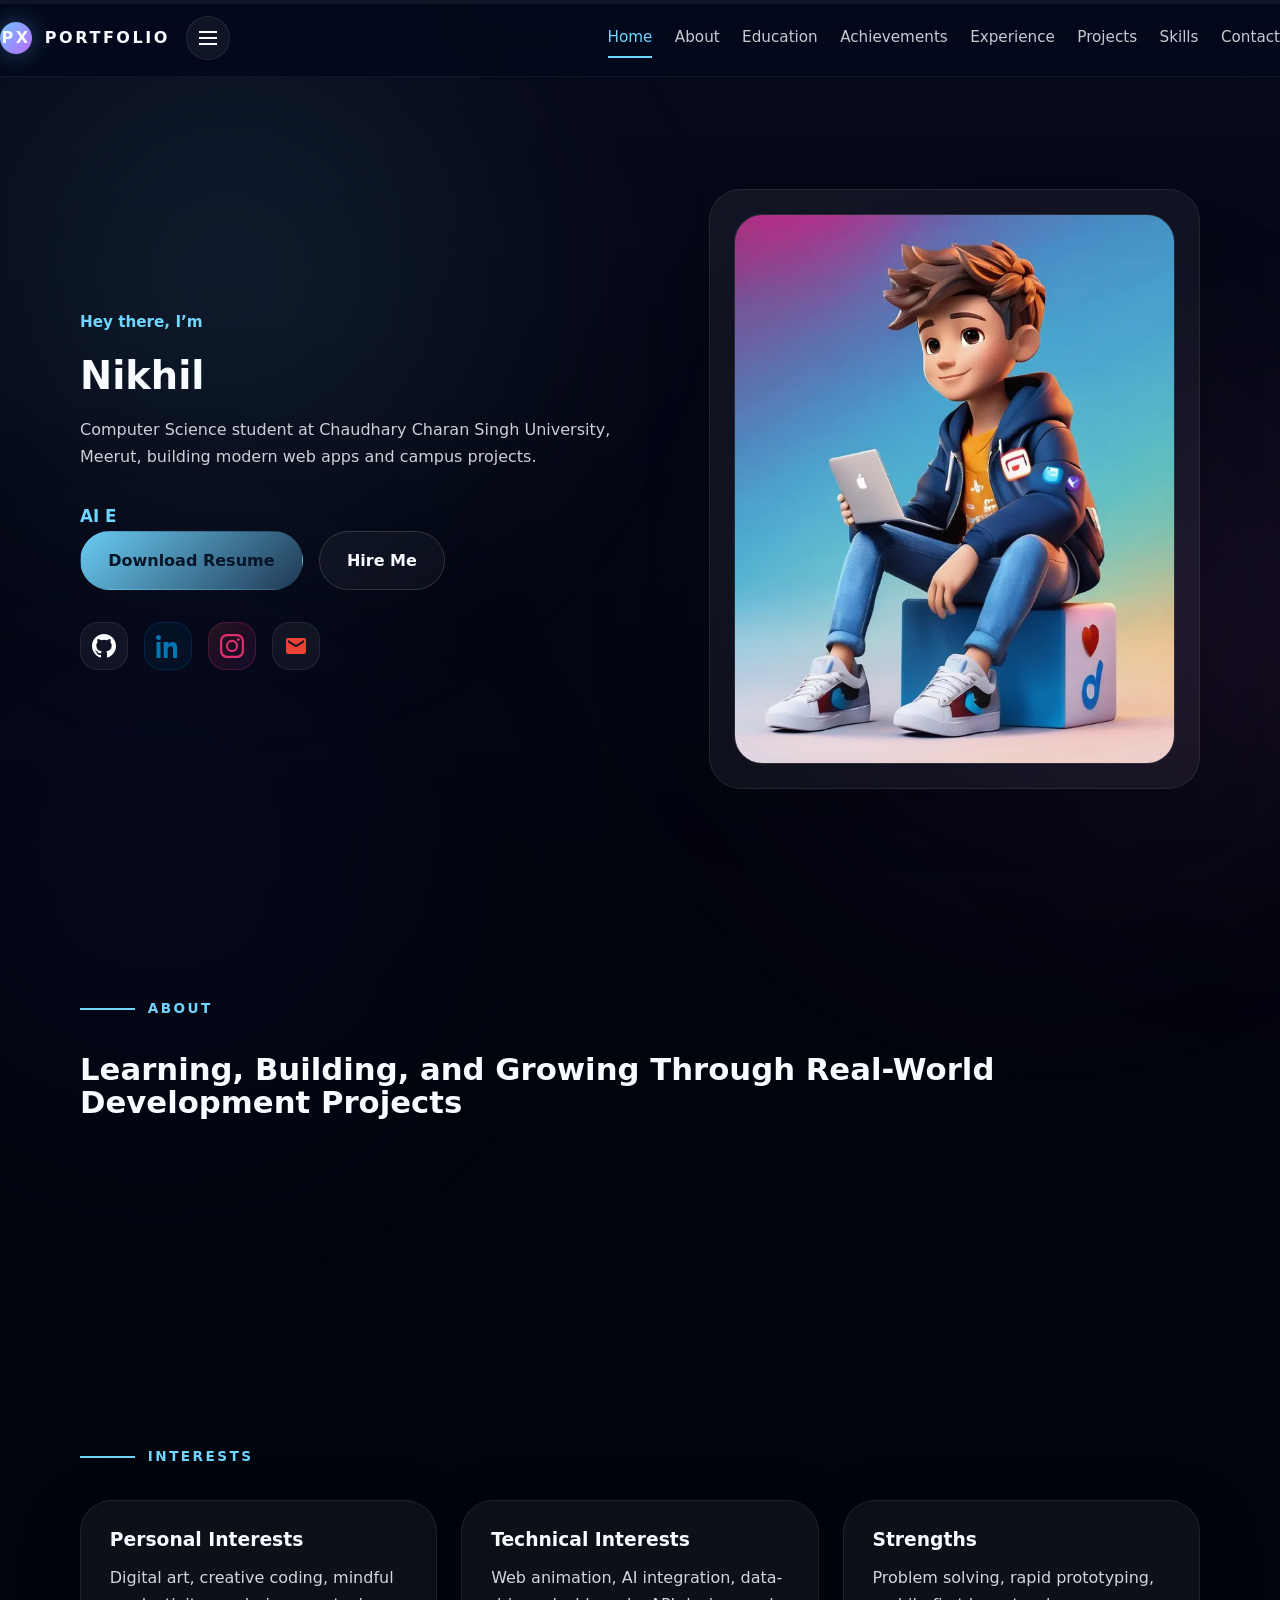
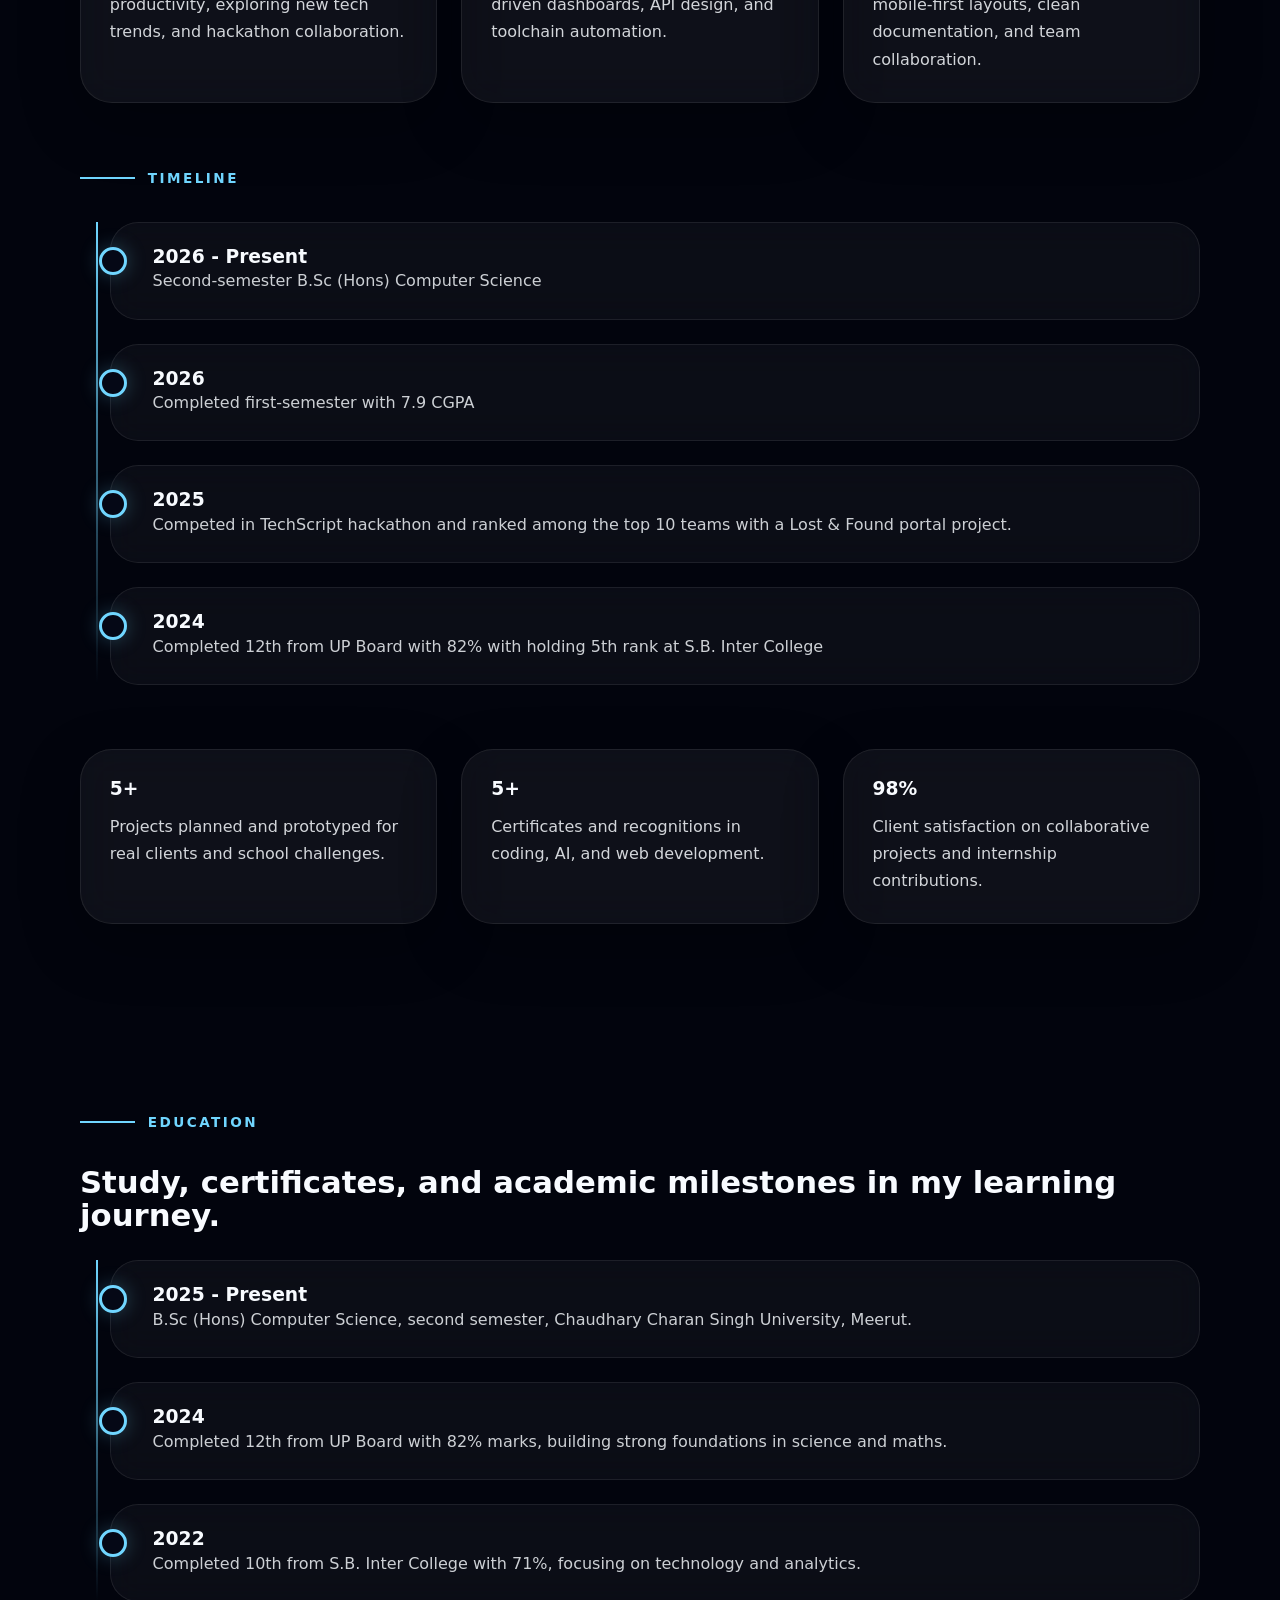
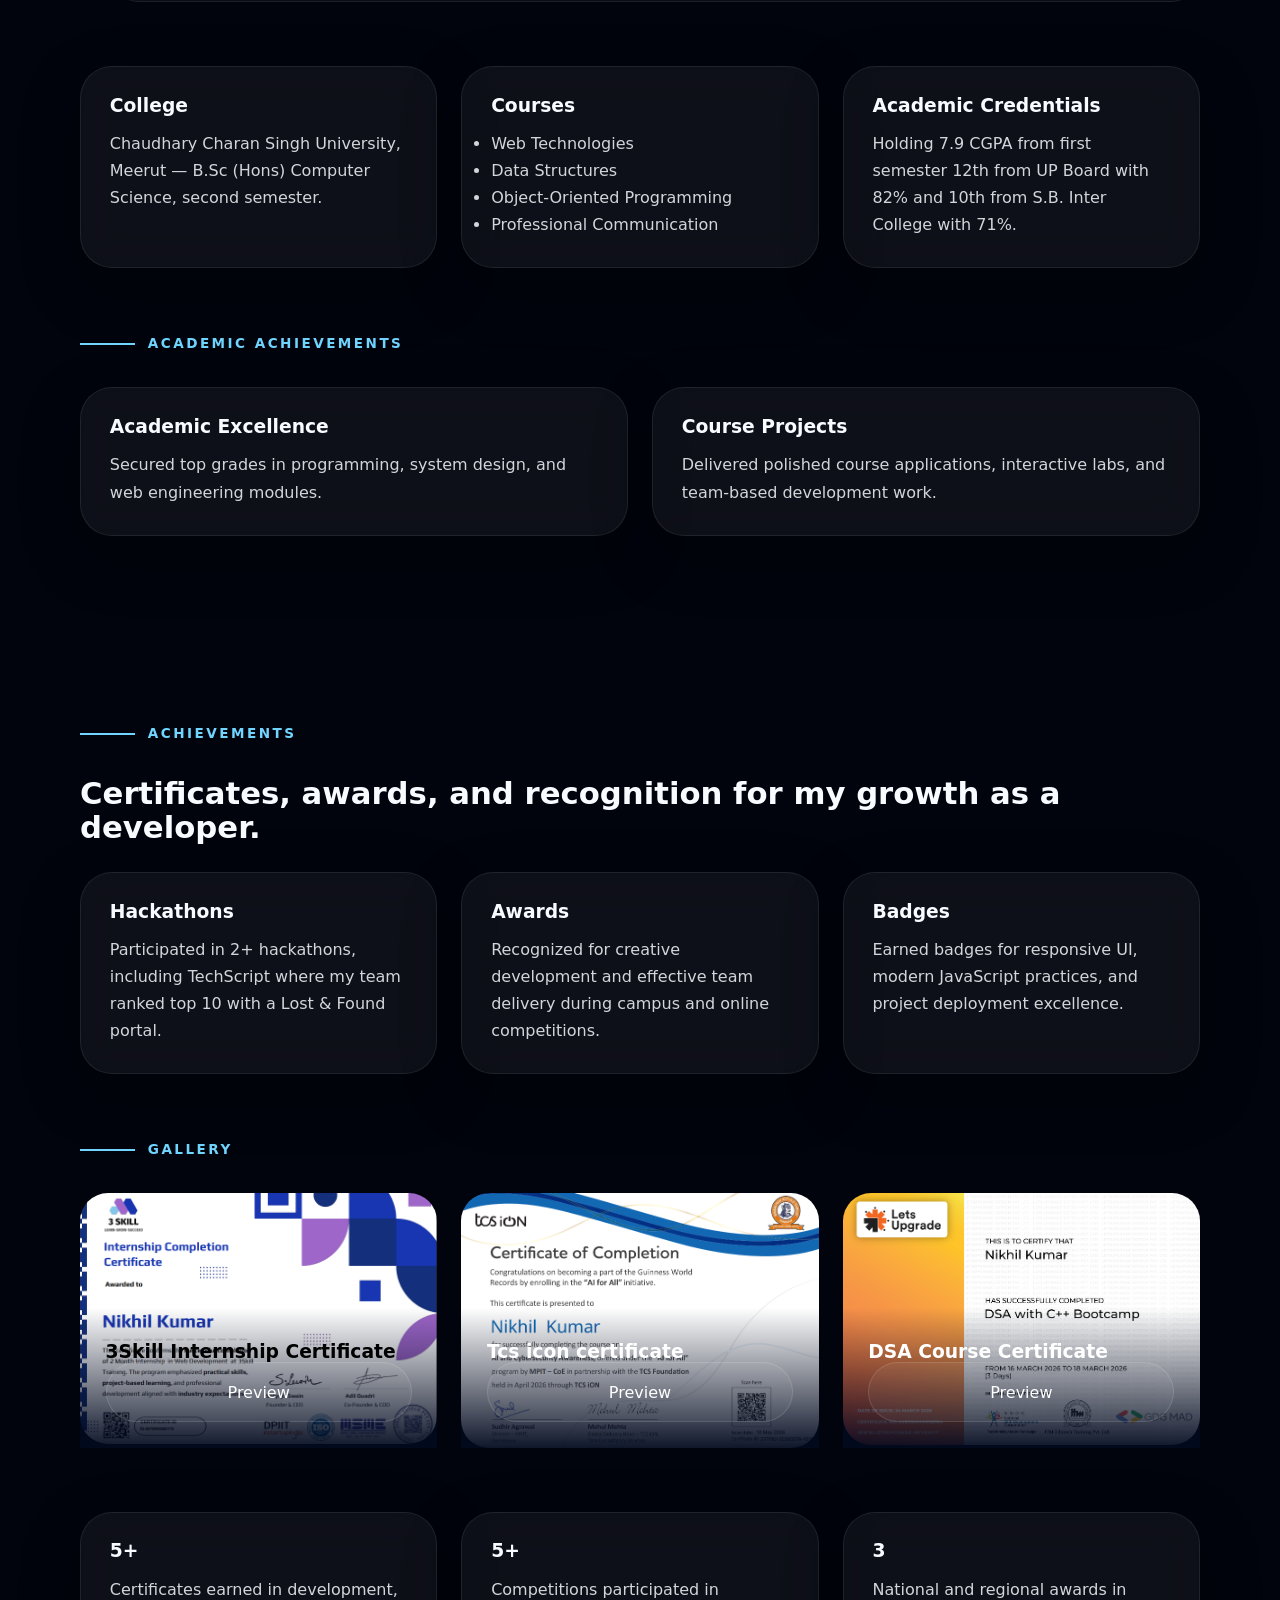
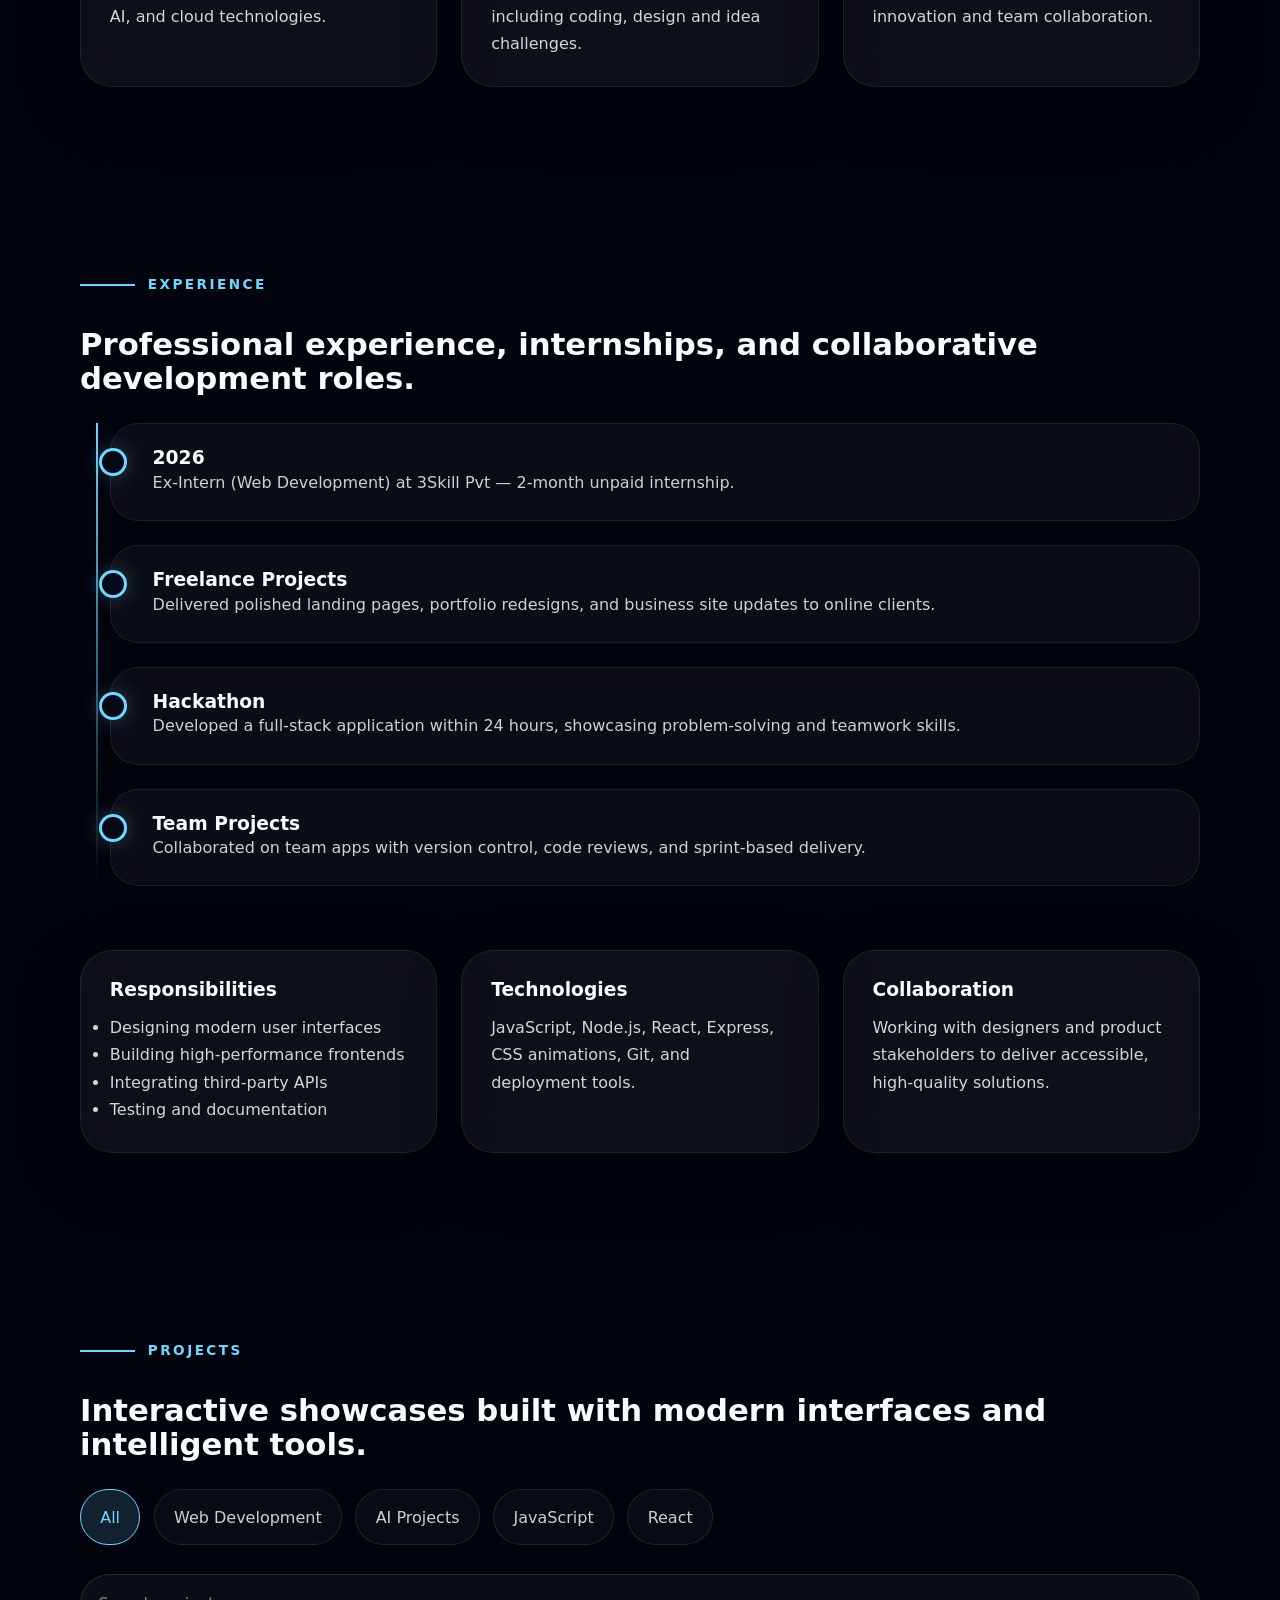
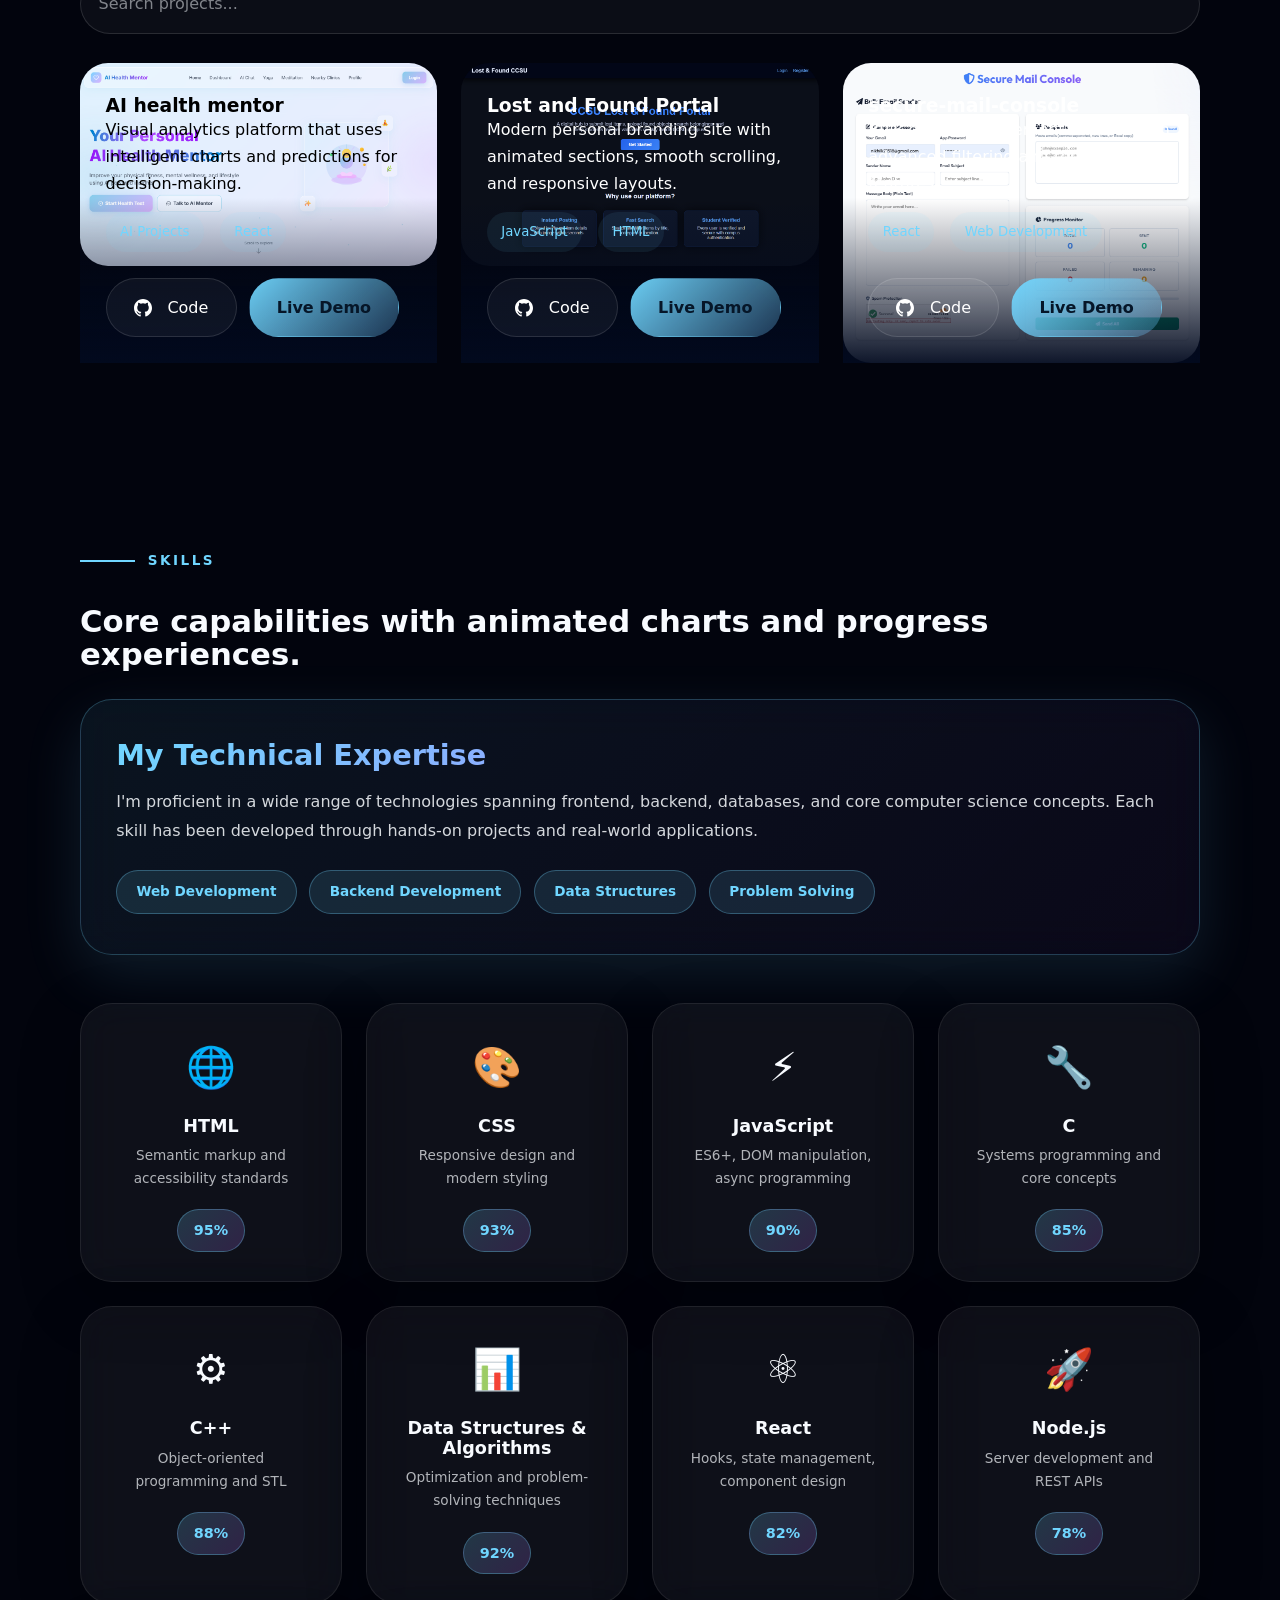
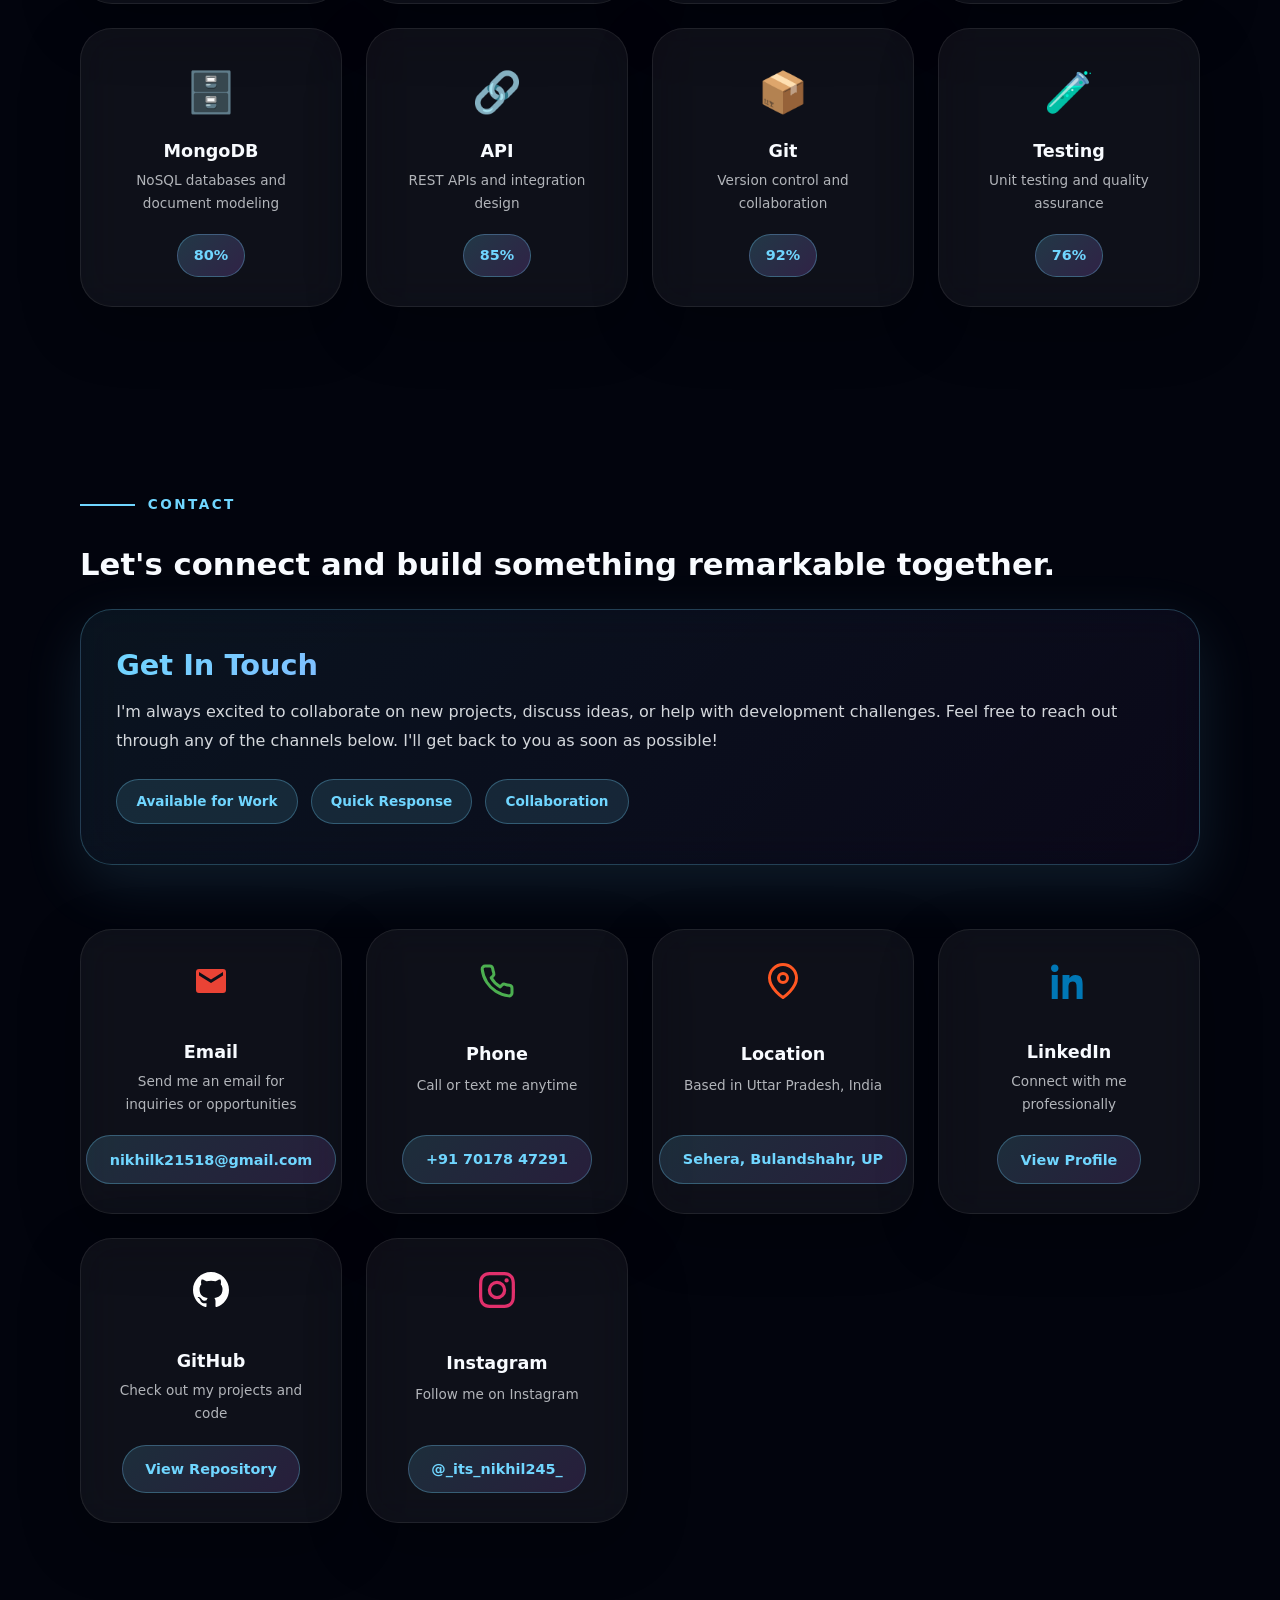
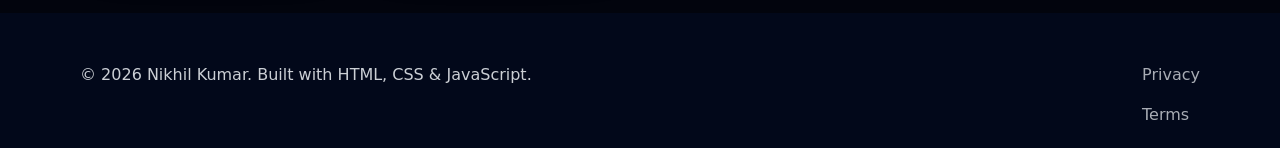
==== commit 8e703bdf: "Bypass browser cache for script.js by adding version parameter" ====
--- a/index.html
+++ b/index.html
@@ -664,7 +664,7 @@
     </div>
   </div>
 
-  <script src="js/script.js"></script>
+  <script src="js/script.js?v=2"></script>
 </body>
 
 </html>
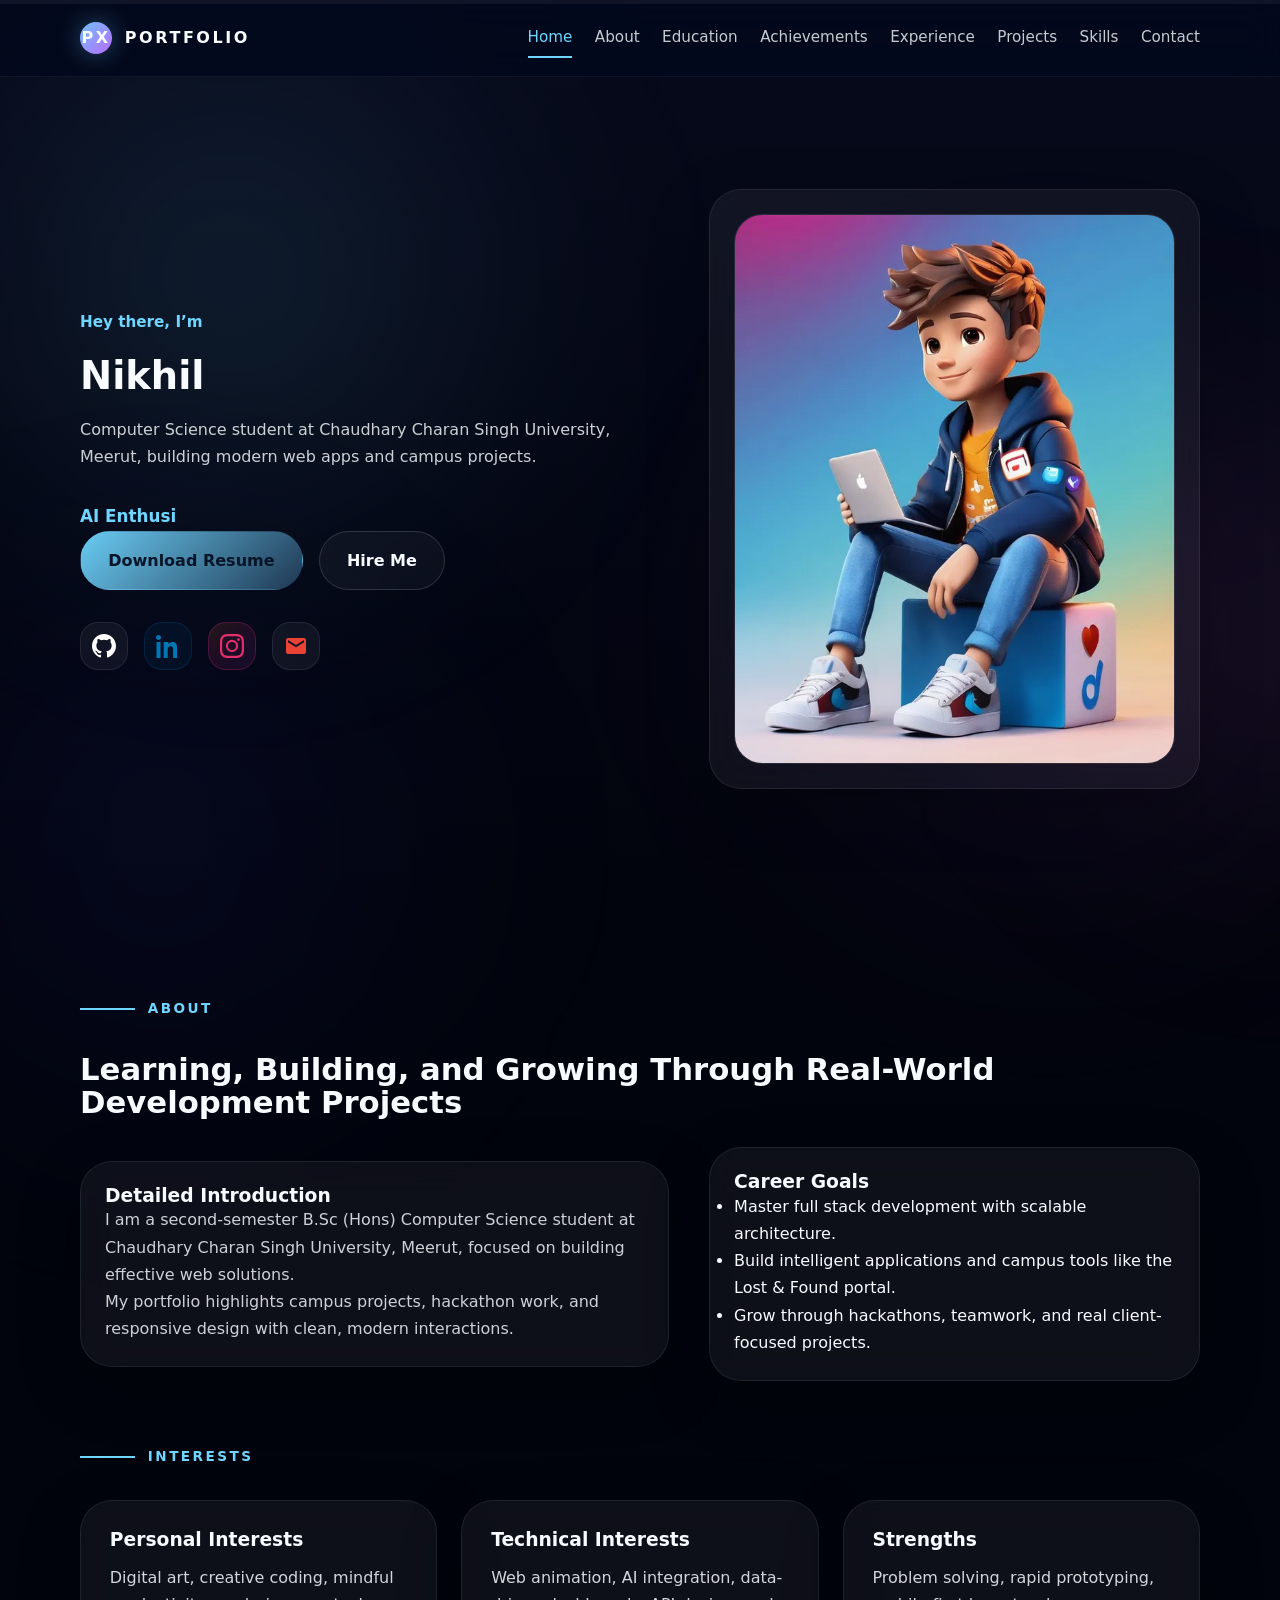
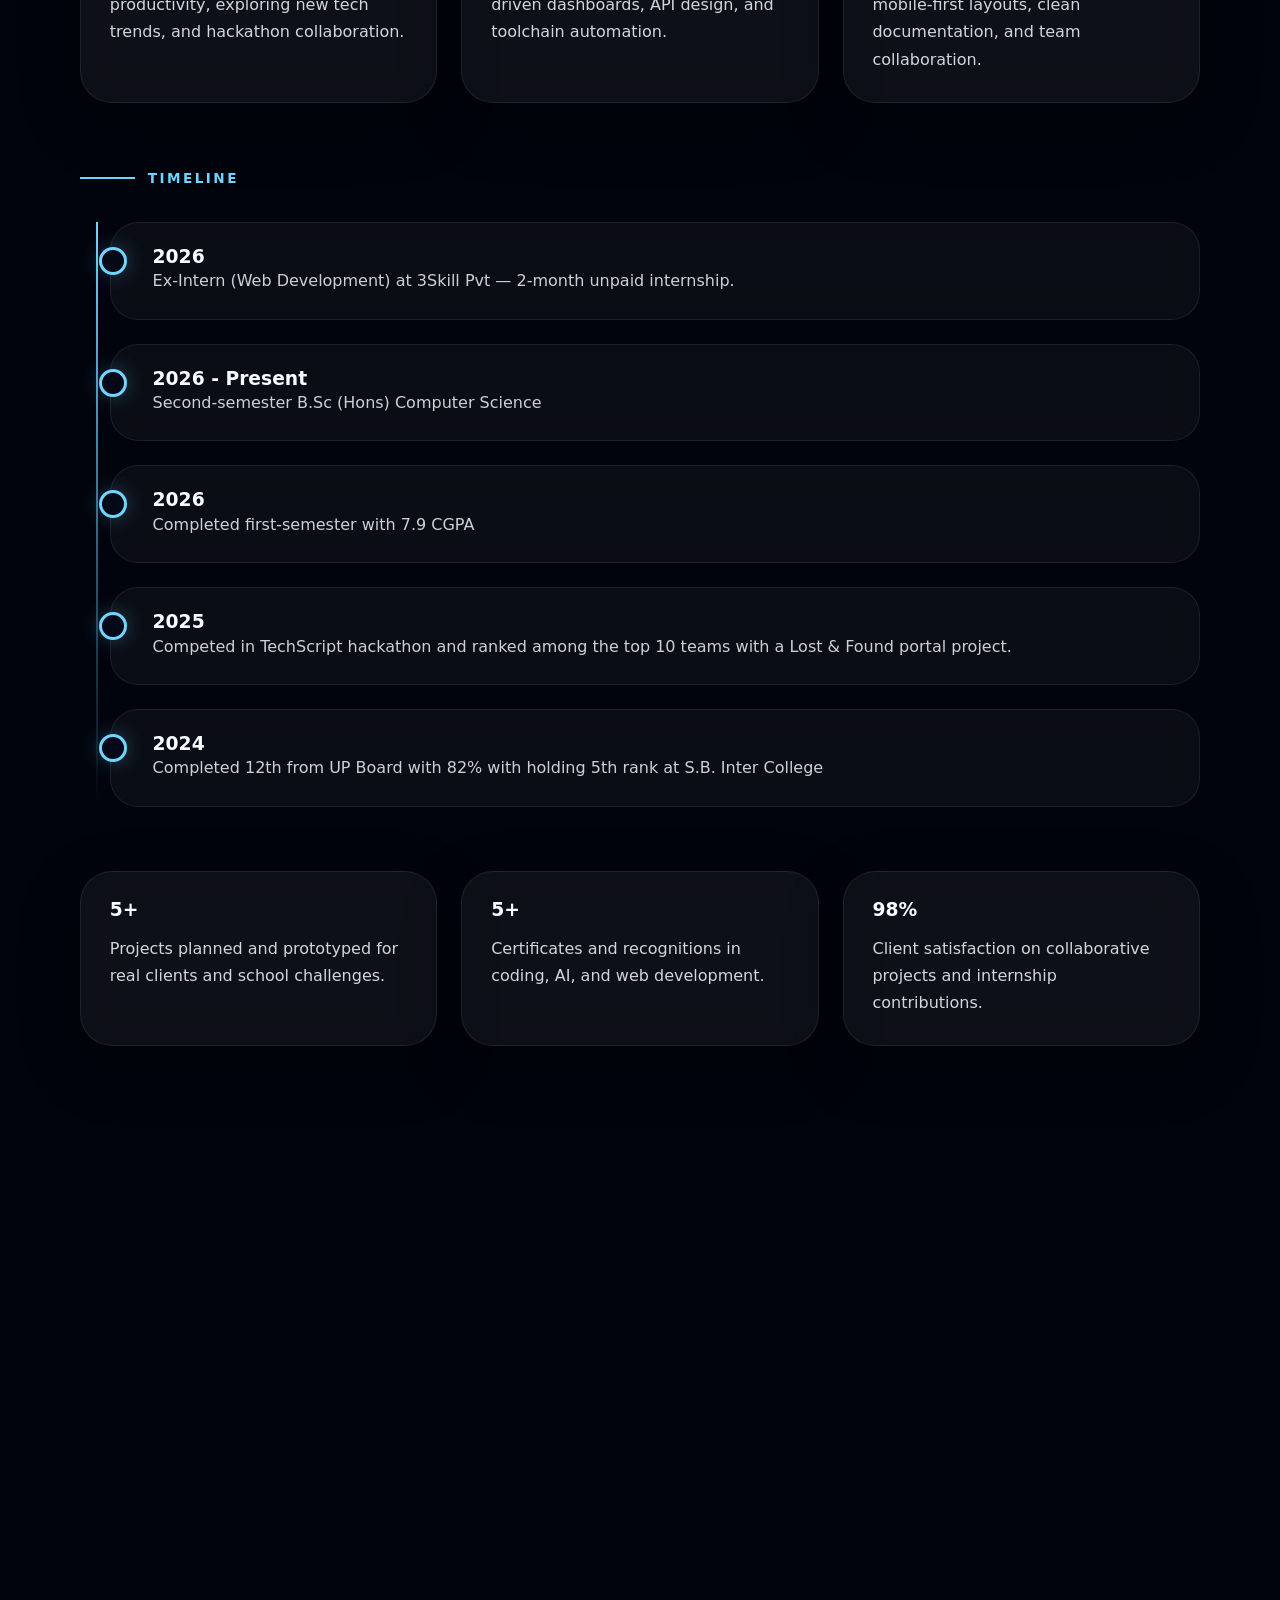
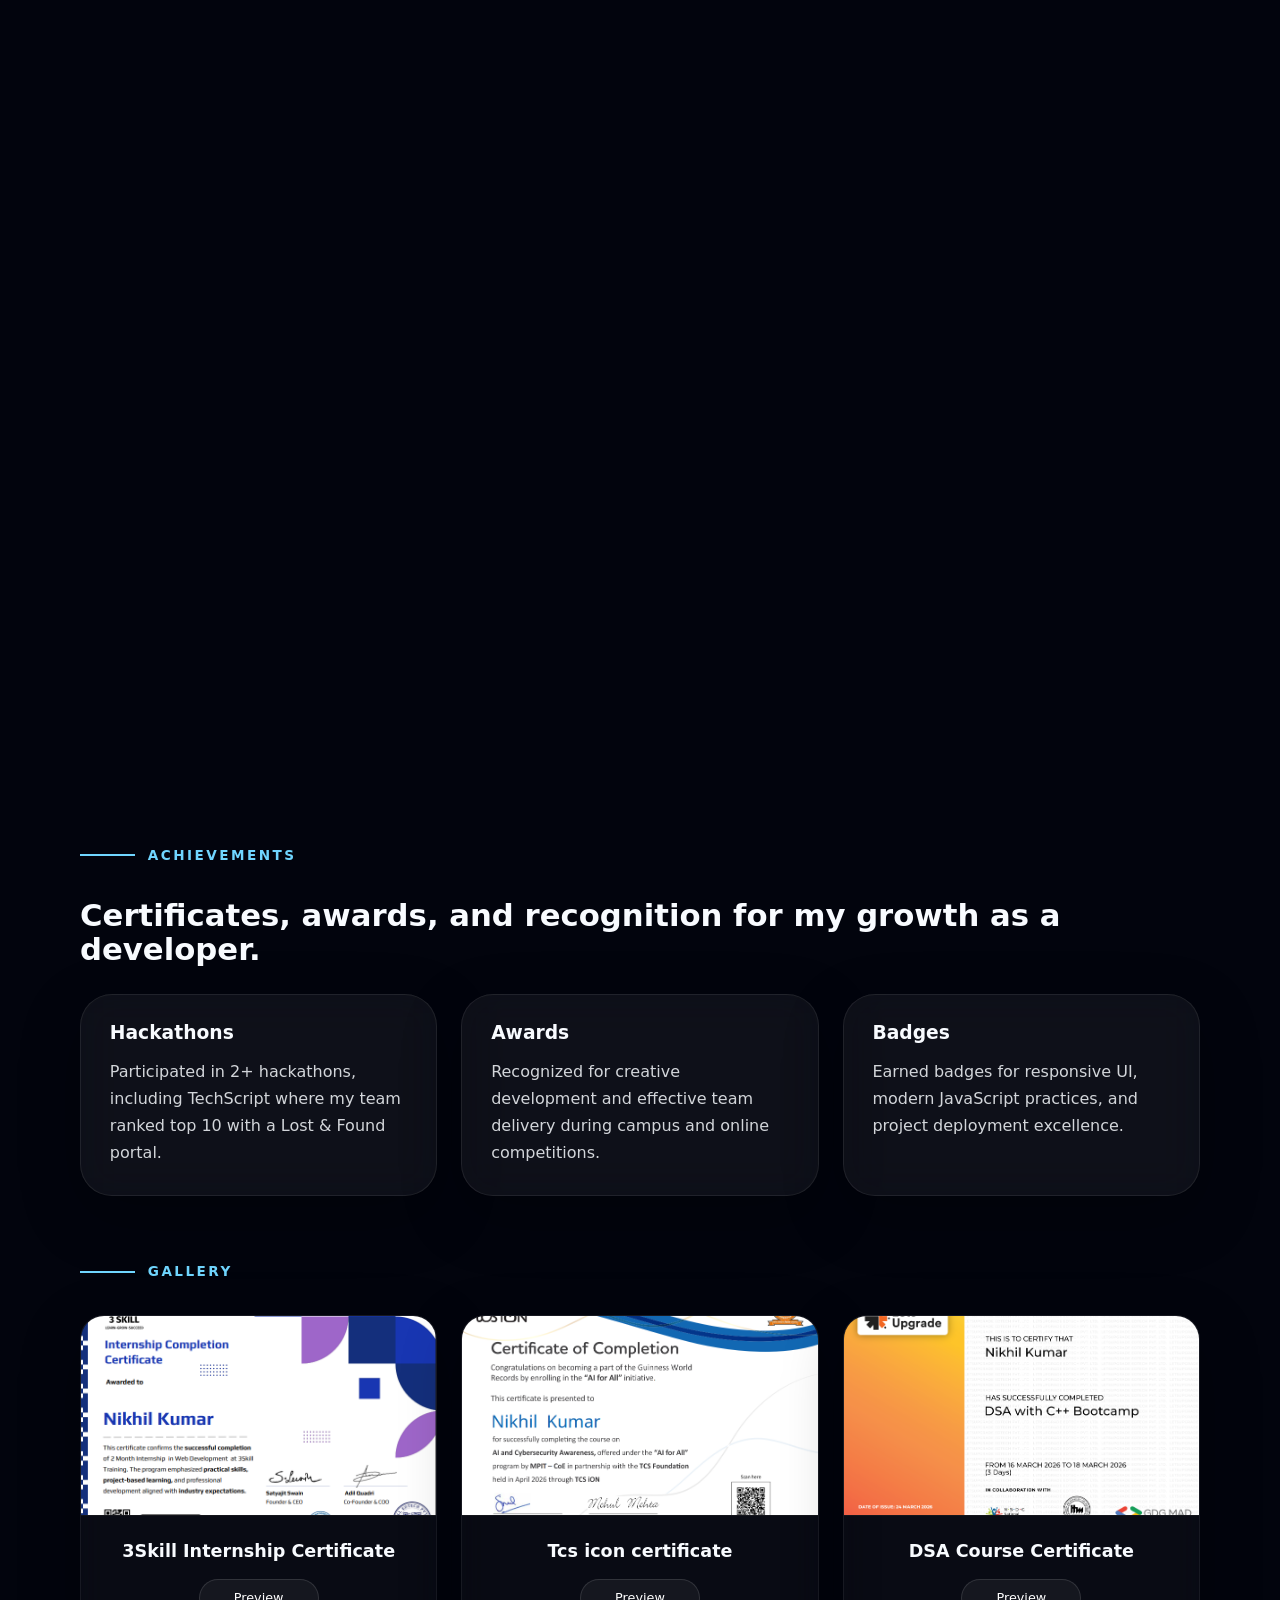
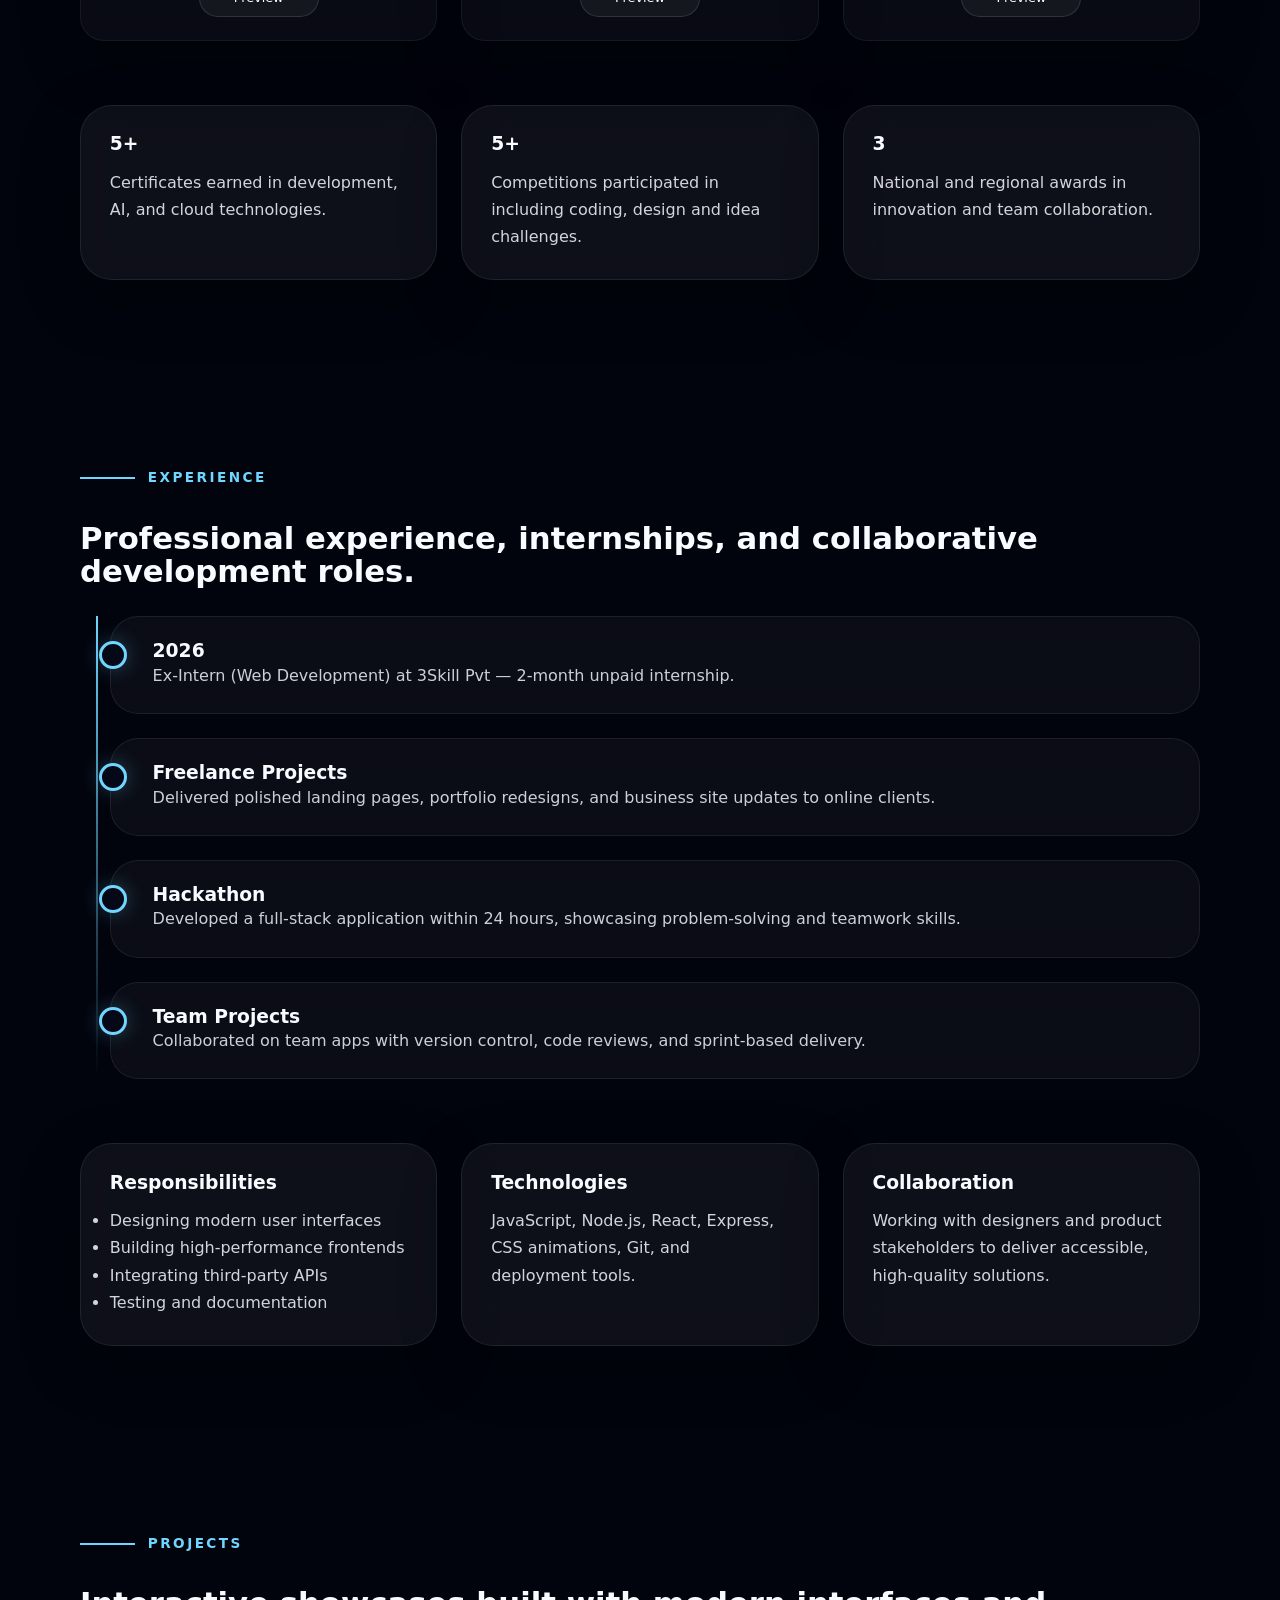
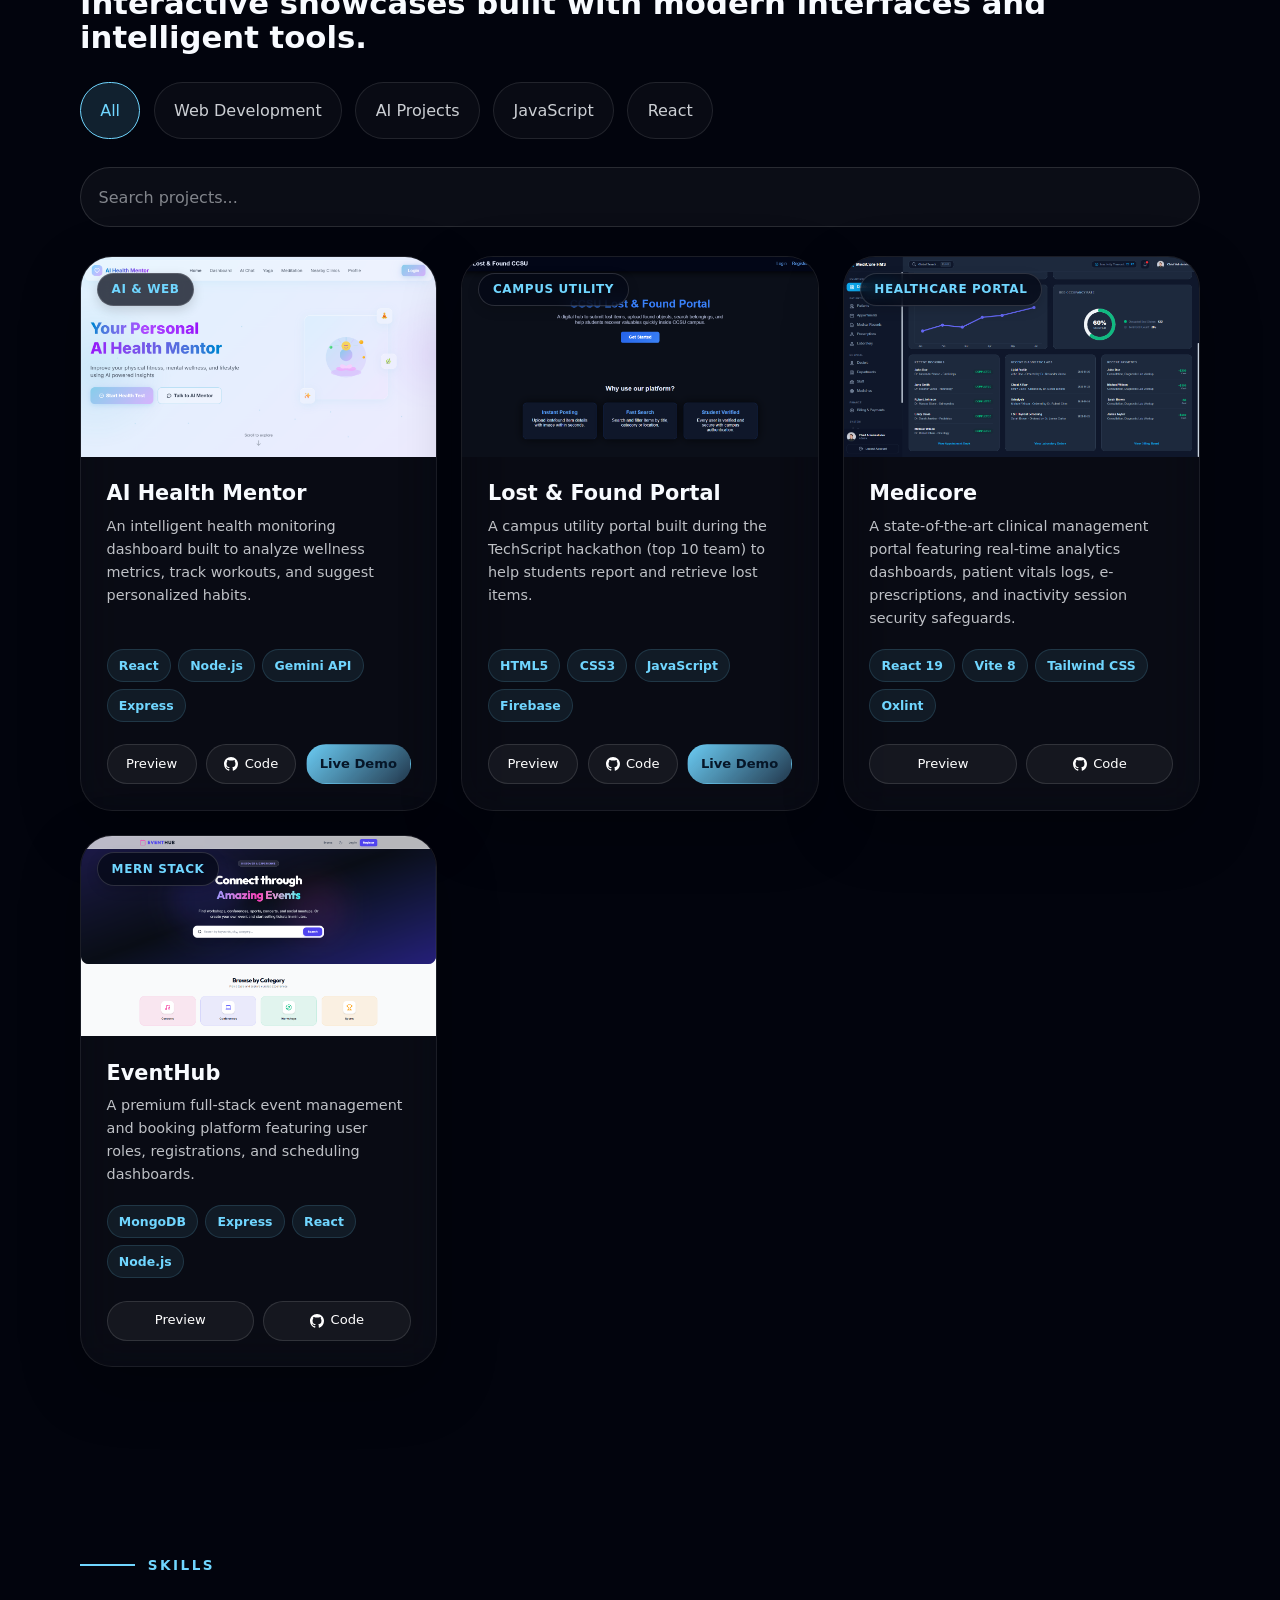
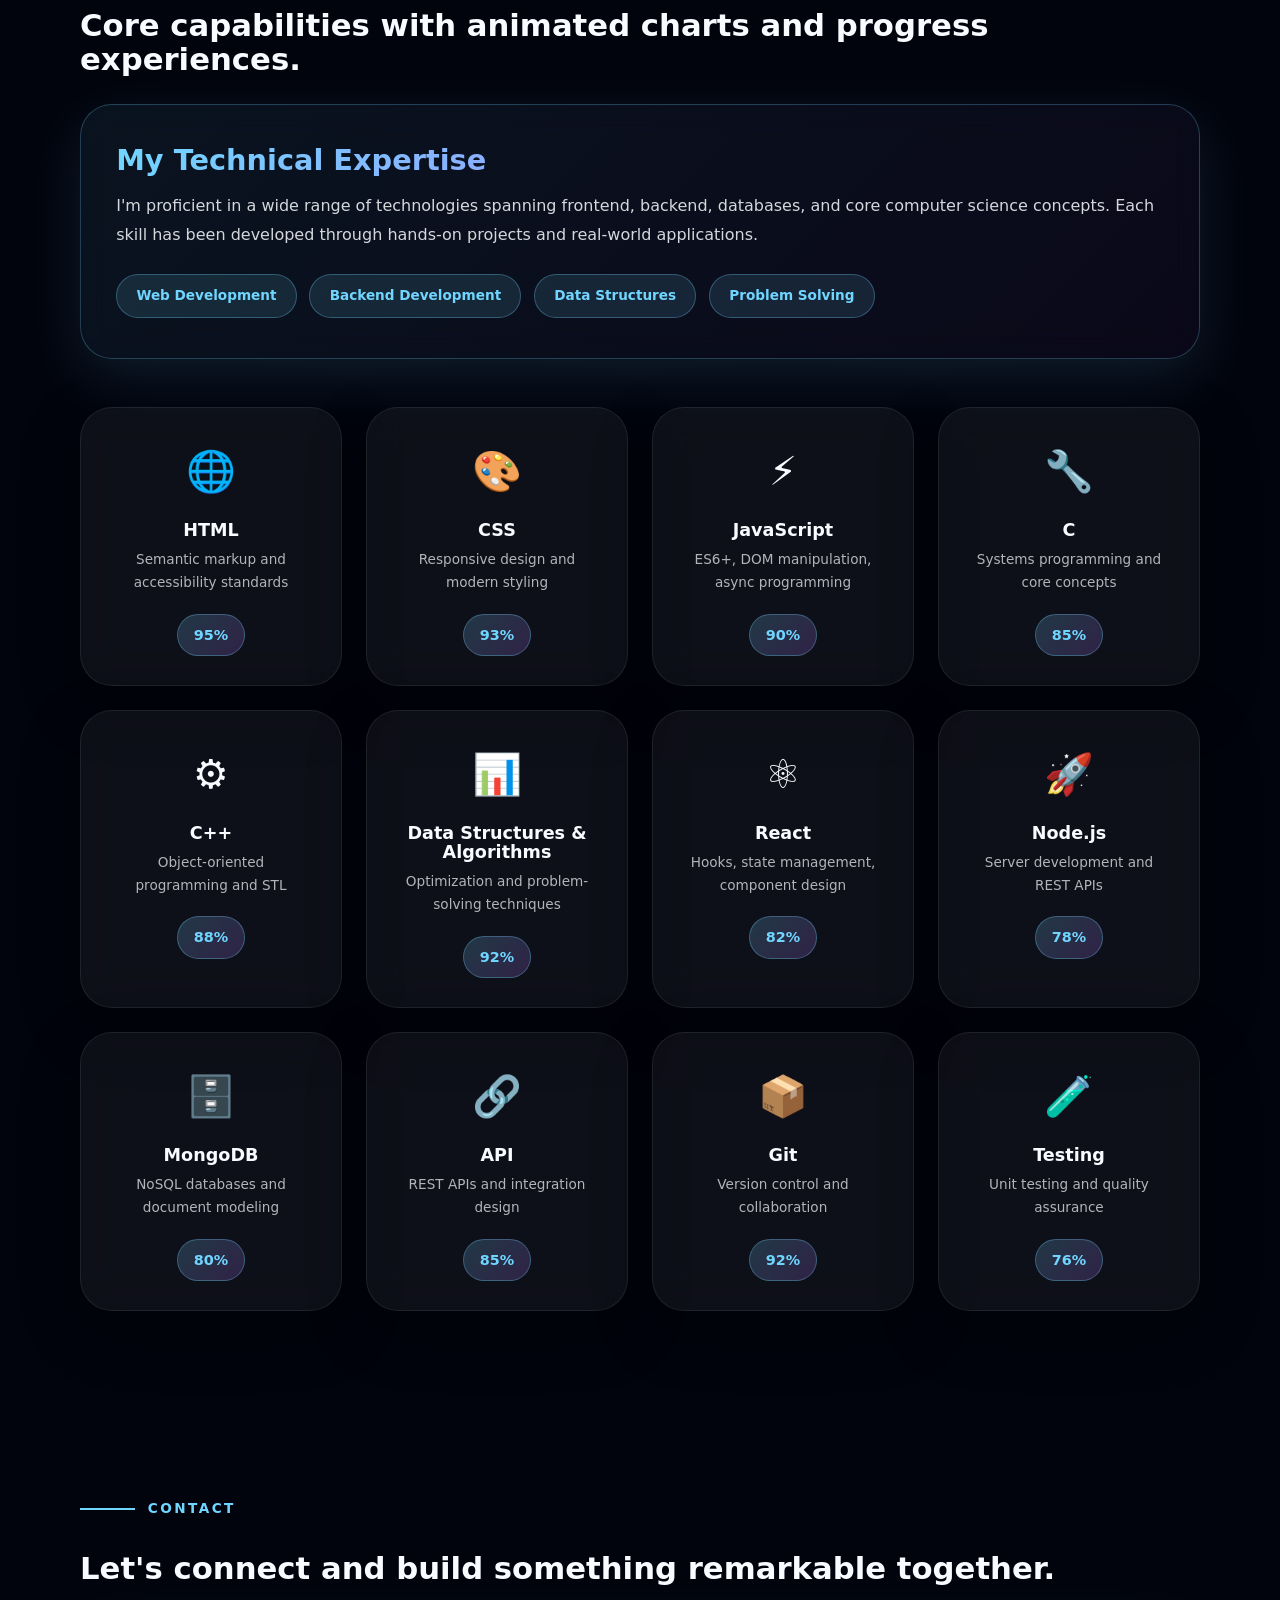
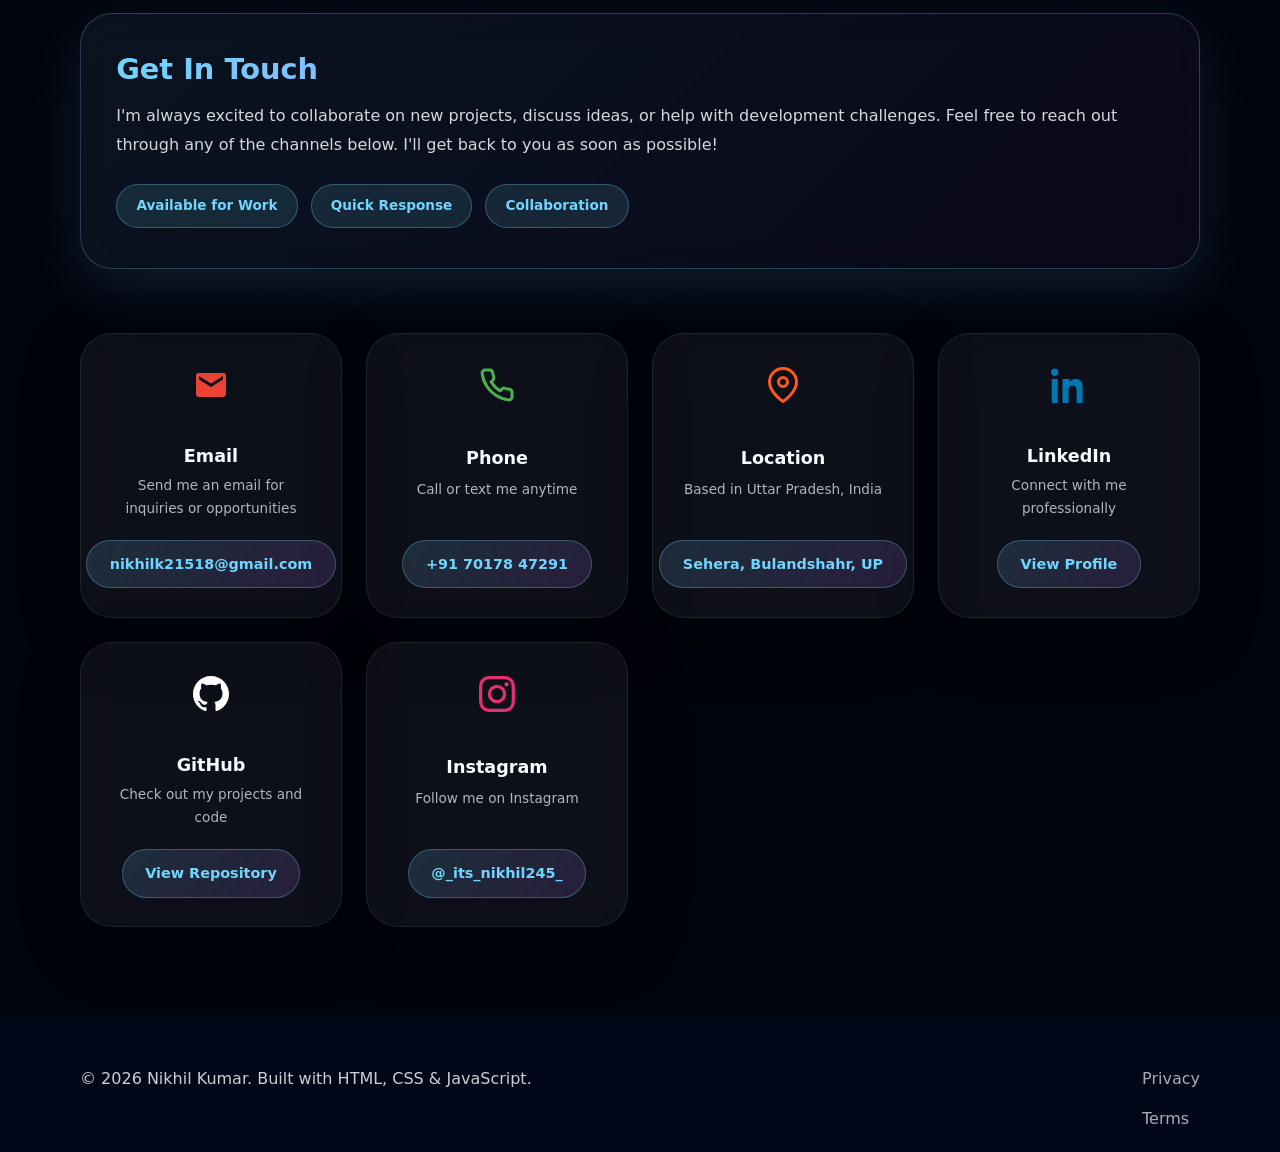
==== commit 0201271c: "Update portfolio: fix modal centering, layout cuts, add Medicore project, redesign certificate galle" ====
--- a/index.html
+++ b/index.html
@@ -137,6 +137,10 @@
       <div class="section-title" style="margin-top: 4rem;">Timeline</div>
       <div class="timeline">
         <article class="timeline-item">
+          <h3>2026</h3>
+          <p>Ex-Intern (Web Development) at 3Skill Pvt — 2-month unpaid internship.</p>
+        </article>
+        <article class="timeline-item">
           <h3>2026 - Present</h3>
           <p>Second-semester B.Sc (Hons) Computer Science </p>
         </article>
@@ -245,26 +249,32 @@
       </div>
 
       <div class="section-title" style="margin-top: 4rem;">Gallery</div>
-      <div class="project-grid">
-        <div class="project-card">
-          <img src="images/3Skill_Pvt.png" alt="Internship Certificate" />
-          <div class="project-info">
+      <div class="certificate-grid">
+        <div class="certificate-card">
+          <div class="certificate-image-wrapper">
+            <img src="images/3Skill_Pvt.png" alt="Internship Certificate" loading="lazy" />
+          </div>
+          <div class="certificate-content">
             <h3>3Skill Internship Certificate</h3>
             <button class="btn-outline preview-btn" data-src="images/3Skill_Pvt.png"
               data-title="3Skill Internship Completion">Preview</button>
           </div>
         </div>
-        <div class="project-card">
-          <img src="images/images - File Explorer 6_6_2026 10_22_32 PM.png" alt="Certificate 1" />
-          <div class="project-info">
+        <div class="certificate-card">
+          <div class="certificate-image-wrapper">
+            <img src="images/images - File Explorer 6_6_2026 10_22_32 PM.png" alt="Certificate 1" loading="lazy" />
+          </div>
+          <div class="certificate-content">
             <h3>Tcs icon certificate</h3>
             <button class="btn-outline preview-btn" data-src="images/images - File Explorer 6_6_2026 10_22_32 PM.png"
               data-title="Web Development Certificate">Preview</button>
           </div>
         </div>
-        <div class="project-card">
-          <img src="images/DSA certification.pdf - Google Chrome 6_6_2026 10_19_38 PM.png" alt="Certificate 2" />
-          <div class="project-info">
+        <div class="certificate-card">
+          <div class="certificate-image-wrapper">
+            <img src="images/DSA certification.pdf - Google Chrome 6_6_2026 10_19_38 PM.png" alt="Certificate 2" loading="lazy" />
+          </div>
+          <div class="certificate-content">
             <h3>DSA Course Certificate</h3>
             <button class="btn-outline preview-btn"
               data-src="images/DSA certification.pdf - Google Chrome 6_6_2026 10_19_38 PM.png"
@@ -348,20 +358,25 @@
         <input id="project-search" type="search" placeholder="Search projects..." aria-label="Search projects" />
       </div>
       <div class="project-grid">
-        <article class="project-card" data-categories="web development, javascript" data-title="AI Dashboard">
-          <img src="images/project1.png" alt="AI Health Mentor" />
-          <div class="project-info">
-            <h3>AI health mentor</h3>
-            <p>Visual analytics platform that uses intelligent charts and predictions for decision-making.</p>
-            <div class="project-badges">
-              <span class="badge">AI Projects</span>
-              <span class="badge">React</span>
+        <article class="project-card" data-categories="web development,ai projects,javascript" data-title="AI Dashboard">
+          <div class="project-image-container">
+            <img src="images/project1.png" alt="AI Health Mentor" loading="lazy" />
+            <span class="project-category-tag">AI & Web</span>
+          </div>
+          <div class="project-content">
+            <h3>AI Health Mentor</h3>
+            <p class="project-description">An intelligent health monitoring dashboard built to analyze wellness metrics, track workouts, and suggest personalized habits.</p>
+            <div class="project-tech-stack">
+              <span class="tech-badge">React</span>
+              <span class="tech-badge">Node.js</span>
+              <span class="tech-badge">Gemini API</span>
+              <span class="tech-badge">Express</span>
             </div>
             <div class="project-actions">
+              <button class="btn-outline preview-btn" data-src="images/project1.png" data-title="AI Health Mentor">Preview</button>
               <a href="https://github.com/nikhilk2151/AI-Health-Monitor-App" class="btn-outline"
                 aria-label="View on GitHub" target="_blank" rel="noreferrer">
-                <svg viewBox="0 0 24 24" width="18" height="18" fill="#FFFFFF" aria-hidden="true"
-                  style="margin-right: 6px;">
+                <svg viewBox="0 0 24 24" width="14" height="14" fill="currentColor" aria-hidden="true">
                   <path
                     d="M12 0C5.372 0 0 5.373 0 12c0 5.303 3.438 9.799 8.205 11.387.6.111.82-.261.82-.58 0-.286-.011-1.041-.017-2.045-3.338.726-4.042-1.609-4.042-1.609-.546-1.387-1.333-1.757-1.333-1.757-1.091-.746.083-.731.083-.731 1.205.085 1.84 1.237 1.84 1.237 1.073 1.84 2.815 1.309 3.502 1.001.108-.78.421-1.309.766-1.61-2.665-.303-5.467-1.333-5.467-5.93 0-1.31.469-2.381 1.236-3.221-.124-.303-.536-1.523.117-3.176 0 0 1.008-.323 3.301 1.23a11.53 11.53 0 0 1 3.005-.404 11.52 11.52 0 0 1 3.005.404c2.292-1.553 3.299-1.23 3.299-1.23.654 1.653.242 2.873.118 3.176.768.84 1.235 1.911 1.235 3.221 0 4.609-2.804 5.624-5.476 5.92.432.372.816 1.102.816 2.222 0 1.605-.015 2.898-.015 3.293 0 .322.218.697.825.579C20.565 21.796 24 17.302 24 12c0-6.627-5.373-12-12-12Z" />
                 </svg>Code
@@ -370,20 +385,25 @@
             </div>
           </div>
         </article>
-        <article class="project-card" data-categories="javascript" data-title="Portfolio Site">
-          <img src="images/project2.png" alt="Portfolio Site" />
-          <div class="project-info">
-            <h3>Lost and Found Portal</h3>
-            <p>Modern personal branding site with animated sections, smooth scrolling, and responsive layouts.</p>
-            <div class="project-badges">
-              <span class="badge">JavaScript</span>
-              <span class="badge">HTML</span>
+        <article class="project-card" data-categories="web development,javascript" data-title="Portfolio Site">
+          <div class="project-image-container">
+            <img src="images/project2.png" alt="Lost and Found Portal" loading="lazy" />
+            <span class="project-category-tag">Campus Utility</span>
+          </div>
+          <div class="project-content">
+            <h3>Lost & Found Portal</h3>
+            <p class="project-description">A campus utility portal built during the TechScript hackathon (top 10 team) to help students report and retrieve lost items.</p>
+            <div class="project-tech-stack">
+              <span class="tech-badge">HTML5</span>
+              <span class="tech-badge">CSS3</span>
+              <span class="tech-badge">JavaScript</span>
+              <span class="tech-badge">Firebase</span>
             </div>
             <div class="project-actions">
+              <button class="btn-outline preview-btn" data-src="images/project2.png" data-title="Lost & Found Portal">Preview</button>
               <a href="https://github.com/nikhilk2151/lost-found-app" class="btn-outline" aria-label="View on GitHub"
                 target="_blank" rel="noreferrer">
-                <svg viewBox="0 0 24 24" width="18" height="18" fill="#FFFFFF" aria-hidden="true"
-                  style="margin-right: 6px;">
+                <svg viewBox="0 0 24 24" width="14" height="14" fill="currentColor" aria-hidden="true">
                   <path
                     d="M12 0C5.372 0 0 5.373 0 12c0 5.303 3.438 9.799 8.205 11.387.6.111.82-.261.82-.58 0-.286-.011-1.041-.017-2.045-3.338.726-4.042-1.609-4.042-1.609-.546-1.387-1.333-1.757-1.333-1.757-1.091-.746.083-.731.083-.731 1.205.085 1.84 1.237 1.84 1.237 1.073 1.84 2.815 1.309 3.502 1.001.108-.78.421-1.309.766-1.61-2.665-.303-5.467-1.333-5.467-5.93 0-1.31.469-2.381 1.236-3.221-.124-.303-.536-1.523.117-3.176 0 0 1.008-.323 3.301 1.23a11.53 11.53 0 0 1 3.005-.404 11.52 11.52 0 0 1 3.005.404c2.292-1.553 3.299-1.23 3.299-1.23.654 1.653.242 2.873.118 3.176.768.84 1.235 1.911 1.235 3.221 0 4.609-2.804 5.624-5.476 5.92.432.372.816 1.102.816 2.222 0 1.605-.015 2.898-.015 3.293 0 .322.218.697.825.579C20.565 21.796 24 17.302 24 12c0-6.627-5.373-12-12-12Z" />
                 </svg>Code
@@ -392,29 +412,56 @@
             </div>
           </div>
         </article>
-        <article class="project-card" data-categories="react" data-title="Product Explorer">
-          <img src="images/certificate - File Explorer 6_6_2026 10_31_40 PM.png" alt="Product Explorer" />
-          <div class="project-info">
-            <h3>secure-mail-console</h3>
-            <p>Bulk email management console with advanced filtering and reporting features.</p>
-            <div class="project-badges">
-              <span class="badge">React</span>
-              <span class="badge">Web Development</span>
+        <article class="project-card" data-categories="web development,react" data-title="Medicore Hospital Management System">
+          <div class="project-image-container">
+            <img src="images/hospital-management-system.png" alt="Medicore Hospital Management System" loading="lazy" />
+            <span class="project-category-tag">Healthcare Portal</span>
+          </div>
+          <div class="project-content">
+            <h3>Medicore</h3>
+            <p class="project-description">A state-of-the-art clinical management portal featuring real-time analytics dashboards, patient vitals logs, e-prescriptions, and inactivity session security safeguards.</p>
+            <div class="project-tech-stack">
+              <span class="tech-badge">React 19</span>
+              <span class="tech-badge">Vite 8</span>
+              <span class="tech-badge">Tailwind CSS</span>
+              <span class="tech-badge">Oxlint</span>
             </div>
             <div class="project-actions">
-              <a href="https://github.com/nikhilk2151/secure-mail-console-2" class="btn-outline"
-                aria-label="View on GitHub" target="_blank" rel="noreferrer">
-                <svg viewBox="0 0 24 24" width="18" height="18" fill="#FFFFFF" aria-hidden="true"
-                  style="margin-right: 6px;">
-                  <path
-                    d="M12 0C5.372 0 0 5.373 0 12c0 5.303 3.438 9.799 8.205 11.387.6.111.82-.261.82-.58 0-.286-.011-1.041-.017-2.045-3.338.726-4.042-1.609-4.042-1.609-.546-1.387-1.333-1.757-1.333-1.757-1.091-.746.083-.731.083-.731 1.205.085 1.84 1.237 1.84 1.237 1.073 1.84 2.815 1.309 3.502 1.001.108-.78.421-1.309.766-1.61-2.665-.303-5.467-1.333-5.467-5.93 0-1.31.469-2.381 1.236-3.221-.124-.303-.536-1.523.117-3.176 0 0 1.008-.323 3.301 1.23a11.53 11.53 0 0 1 3.005-.404 11.52 11.52 0 0 1 3.005.404c2.292-1.553 3.299-1.23 3.299-1.23.654 1.653.242 2.873.118 3.176.768.84 1.235 1.911 1.235 3.221 0 4.609-2.804 5.624-5.476 5.92.432.372.816 1.102.816 2.222 0 1.605-.015 2.898-.015 3.293 0 .322.218.697.825.579C20.565 21.796 24 17.302 24 12c0-6.627-5.373-12-12-12Z" />
+              <button class="btn-outline preview-btn" data-src="images/hospital-management-system.png" data-title="Medicore Hospital Management System">Preview</button>
+              <a href="https://github.com/nikhilk2151/HOSPITAL-MANAGEMENT-SYSTEM-" class="btn-outline" aria-label="View on GitHub" target="_blank" rel="noreferrer">
+                <svg viewBox="0 0 24 24" width="14" height="14" fill="currentColor" aria-hidden="true">
+                  <path d="M12 0C5.372 0 0 5.373 0 12c0 5.303 3.438 9.799 8.205 11.387.6.111.82-.261.82-.58 0-.286-.011-1.041-.017-2.045-3.338.726-4.042-1.609-4.042-1.609-.546-1.387-1.333-1.757-1.333-1.757-1.091-.746.083-.731.083-.731 1.205.085 1.84 1.237 1.84 1.237 1.073 1.84 2.815 1.309 3.502 1.001.108-.78.421-1.309.766-1.61-2.665-.303-5.467-1.333-5.467-5.93 0-1.31.469-2.381 1.236-3.221-.124-.303-.536-1.523.117-3.176 0 0 1.008-.323 3.301 1.23a11.53 11.53 0 0 1 3.005-.404 11.52 11.52 0 0 1 3.005.404c2.292-1.553 3.299-1.23 3.299-1.23.654 1.653.242 2.873.118 3.176.768.84 1.235 1.911 1.235 3.221 0 4.609-2.804 5.624-5.476 5.92.432.372.816 1.102.816 2.222 0 1.605-.015 2.898-.015 3.293 0 .322.218.697.825.579C20.565 21.796 24 17.302 24 12c0-6.627-5.373-12-12-12Z" />
                 </svg>Code
               </a>
-              <a href="https://www.rakshak.site/" class="btn" target="_blank" rel="noreferrer">Live Demo</a>
             </div>
           </div>
         </article>
-      </div>
+        <article class="project-card" data-categories="web development,react" data-title="EventHub MERN Event Management System">
+          <div class="project-image-container">
+            <img src="images/EventHub.png" alt="EventHub - Premium MERN Event Management System" loading="lazy" />
+            <span class="project-category-tag">MERN Stack</span>
+          </div>
+          <div class="project-content">
+            <h3>EventHub</h3>
+            <p class="project-description">A premium full-stack event management and booking platform featuring user roles, registrations, and scheduling dashboards.</p>
+            <div class="project-tech-stack">
+              <span class="tech-badge">MongoDB</span>
+              <span class="tech-badge">Express</span>
+              <span class="tech-badge">React</span>
+              <span class="tech-badge">Node.js</span>
+            </div>
+            <div class="project-actions">
+              <button class="btn-outline preview-btn" data-src="images/EventHub.png" data-title="EventHub">Preview</button>
+              <a href="https://github.com/nikhilk2151/Event-management" class="btn-outline" aria-label="View on GitHub" target="_blank" rel="noreferrer">
+                <svg viewBox="0 0 24 24" width="14" height="14" fill="currentColor" aria-hidden="true">
+                  <path d="M12 0C5.372 0 0 5.373 0 12c0 5.303 3.438 9.799 8.205 11.387.6.111.82-.261.82-.58 0-.286-.011-1.041-.017-2.045-3.338.726-4.042-1.609-4.042-1.609-.546-1.387-1.333-1.757-1.333-1.757-1.091-.746.083-.731.083-.731 1.205.085 1.84 1.237 1.84 1.237 1.073 1.84 2.815 1.309 3.502 1.001.108-.78.421-1.309.766-1.61-2.665-.303-5.467-1.333-5.467-5.93 0-1.31.469-2.381 1.236-3.221-.124-.303-.536-1.523.117-3.176 0 0 1.008-.323 3.301 1.23a11.53 11.53 0 0 1 3.005-.404 11.52 11.52 0 0 1 3.005.404c2.292-1.553 3.299-1.23 3.299-1.23.654 1.653.242 2.873.118 3.176.768.84 1.235 1.911 1.235 3.221 0 4.609-2.804 5.624-5.476 5.92.432.372.816 1.102.816 2.222 0 1.605-.015 2.898-.015 3.293 0 .322.218.697.825.579C20.565 21.796 24 17.302 24 12c0-6.627-5.373-12-12-12Z" />
+                </svg>Code
+              </a>
+            </div>
+          </div>
+        </article>
+      </div>
+
     </section>
 
     <!-- Skills Section -->
@@ -664,7 +711,7 @@
     </div>
   </div>
 
-  <script src="js/script.js?v=2"></script>
+  <script src="js/script.js?v=3"></script>
 </body>
 
 </html>
--- a/css/style.css
+++ b/css/style.css
@@ -231,7 +231,6 @@
   gap: 1rem;
   min-height: 76px;
   flex-wrap: wrap;
-  width: 100%;
 }
 
 .logo {
@@ -294,8 +293,7 @@
   gap: 1rem;
 }
 
-.toggle-theme,
-.menu-toggle {
+.toggle-theme {
   display: inline-flex;
   align-items: center;
   justify-content: center;
@@ -309,6 +307,20 @@
   transition: transform var(--transition), background var(--transition);
 }
 
+.menu-toggle {
+  display: none;
+  align-items: center;
+  justify-content: center;
+  width: 44px;
+  height: 44px;
+  border-radius: 50%;
+  border: 1px solid rgba(255, 255, 255, 0.08);
+  background: rgba(255, 255, 255, 0.05);
+  color: var(--text);
+  cursor: pointer;
+  transition: transform var(--transition), background var(--transition);
+}
+
 .toggle-theme:hover,
 .menu-toggle:hover {
   transform: scale(1.05);
@@ -332,6 +344,7 @@
   grid-template-columns: 1.2fr 1fr;
   align-items: center;
   gap: 2.5rem;
+  width: 100%;
 }
 
 .hero-content {
@@ -695,12 +708,36 @@
 }
 
 .project-card {
+  display: flex;
+  flex-direction: column;
+  height: 100%;
+  border-radius: 32px;
+  background: rgba(255, 255, 255, 0.03);
+  border: 1px solid rgba(255, 255, 255, 0.08);
+  box-shadow: var(--shadow);
+  backdrop-filter: blur(20px);
+  overflow: hidden;
+  transition: transform var(--transition), border-color var(--transition), box-shadow var(--transition);
+}
+
+.project-card:hover {
+  transform: translateY(-7px);
+  border-color: rgba(112, 214, 255, 0.25);
+  box-shadow: 0 24px 70px rgba(111, 194, 255, 0.15);
+}
+
+.project-image-container {
   position: relative;
+  width: 100%;
+  height: 200px;
   overflow: hidden;
 }
 
 .project-card img {
-  border-radius: 28px;
+  width: 100%;
+  height: 100%;
+  object-fit: cover;
+  border-radius: 0;
   transition: transform var(--transition);
 }
 
@@ -708,40 +745,98 @@
   transform: scale(1.05);
 }
 
-.project-info {
+.project-category-tag {
   position: absolute;
-  inset: 0;
+  top: 1rem;
+  left: 1rem;
+  background: rgba(5, 8, 22, 0.75);
+  backdrop-filter: blur(8px);
+  border: 1px solid rgba(255, 255, 255, 0.15);
+  color: var(--accent);
+  font-size: 0.75rem;
+  font-weight: 700;
+  text-transform: uppercase;
+  padding: 0.35rem 0.85rem;
+  border-radius: 999px;
+  letter-spacing: 0.05em;
+  box-shadow: 0 4px 12px rgba(0, 0, 0, 0.15);
+  z-index: 2;
+}
+
+.project-content {
+  padding: 1.6rem;
   display: flex;
   flex-direction: column;
-  justify-content: flex-end;
-  padding: 1.6rem;
-  background: linear-gradient(180deg, transparent 45%, rgba(2, 10, 31, 0.95) 100%);
-}
-
-.project-info h3,
-.project-info p {
-  color: #fff;
-}
-
-.project-card:nth-child(1) .project-info h3 {
-  color: #000000;
-}
-
-.project-card:nth-child(1) .project-info p {
-  color: #000000;
-}
-
-.project-badges {
+  flex-grow: 1;
+}
+
+.project-content h3 {
+  font-size: 1.3rem;
+  font-weight: 700;
+  margin-bottom: 0.6rem;
+  color: var(--text);
+}
+
+.project-description {
+  font-size: 0.9rem;
+  line-height: 1.6;
+  color: rgba(248, 251, 255, 0.76);
+  margin-bottom: 1.2rem;
+  flex-grow: 1;
+}
+
+.project-tech-stack {
   display: flex;
   flex-wrap: wrap;
+  gap: 0.45rem;
+  margin-bottom: 1.4rem;
+}
+
+.tech-badge {
+  display: inline-flex;
+  align-items: center;
+  padding: 0.3rem 0.7rem;
+  border-radius: 999px;
+  background: rgba(112, 214, 255, 0.08);
+  border: 1px solid rgba(112, 214, 255, 0.15);
+  color: var(--accent);
+  font-size: 0.78rem;
+  font-weight: 600;
+  transition: background var(--transition), border-color var(--transition);
+}
+
+.tech-badge:hover {
+  background: rgba(112, 214, 255, 0.15);
+  border-color: var(--accent);
+}
+
+.project-actions {
+  display: flex;
+  gap: 0.6rem;
+  margin-top: auto;
+  align-items: center;
+}
+
+.project-actions .btn,
+.project-actions .btn-outline {
+  flex: 1;
+  font-size: 0.82rem;
+  padding: 0.6rem 0.8rem;
+  height: 40px;
+  white-space: nowrap;
+  border-radius: 999px;
+  display: inline-flex;
+  align-items: center;
+  justify-content: center;
   gap: 0.4rem;
-  margin: 0.9rem 0 1rem;
-}
-
-.project-actions {
-  display: flex;
-  gap: 0.75rem;
-  flex-wrap: wrap;
+  cursor: pointer;
+  box-sizing: border-box;
+}
+
+.project-actions svg {
+  width: 14px;
+  height: 14px;
+  flex-shrink: 0;
 }
 
 .btn-outline {
@@ -759,6 +854,79 @@
 
 .btn-outline:hover {
   border-color: var(--accent);
+}
+
+/* Premium Certificate Gallery */
+.certificate-grid {
+  display: grid;
+  grid-template-columns: repeat(auto-fit, minmax(280px, 1fr));
+  gap: 1.5rem;
+}
+
+.certificate-card {
+  display: flex;
+  flex-direction: column;
+  height: 100%;
+  border-radius: 24px;
+  background: rgba(255, 255, 255, 0.03);
+  border: 1px solid rgba(255, 255, 255, 0.06);
+  box-shadow: var(--shadow);
+  backdrop-filter: blur(12px);
+  overflow: hidden;
+  transition: transform var(--transition), border-color var(--transition), box-shadow var(--transition);
+}
+
+.certificate-card:hover {
+  transform: translateY(-5px);
+  border-color: rgba(112, 214, 255, 0.2);
+  box-shadow: 0 16px 40px rgba(111, 194, 255, 0.1);
+}
+
+.certificate-image-wrapper {
+  position: relative;
+  width: 100%;
+  height: 200px;
+  overflow: hidden;
+  background: rgba(0, 0, 0, 0.25);
+  border-bottom: 1px solid rgba(255, 255, 255, 0.05);
+}
+
+.certificate-card img {
+  width: 100%;
+  height: 100%;
+  object-fit: cover;
+  transition: transform var(--transition);
+}
+
+.certificate-card:hover img {
+  transform: scale(1.04);
+}
+
+.certificate-content {
+  padding: 1.4rem;
+  display: flex;
+  flex-direction: column;
+  align-items: center;
+  text-align: center;
+  gap: 0.8rem;
+  flex-grow: 1;
+}
+
+.certificate-content h3 {
+  font-size: 1.1rem;
+  font-weight: 700;
+  color: var(--text);
+  line-height: 1.4;
+  margin-bottom: 0.2rem;
+}
+
+.certificate-content .btn-outline {
+  font-size: 0.8rem;
+  padding: 0.6rem 1.4rem;
+  height: 38px;
+  border-radius: 999px;
+  width: auto;
+  min-width: 120px;
 }
 
 .filter-bar {
@@ -995,7 +1163,7 @@
 }
 
 .modal-overlay.active {
-  display: grid;
+  display: flex;
 }
 
 .modal {
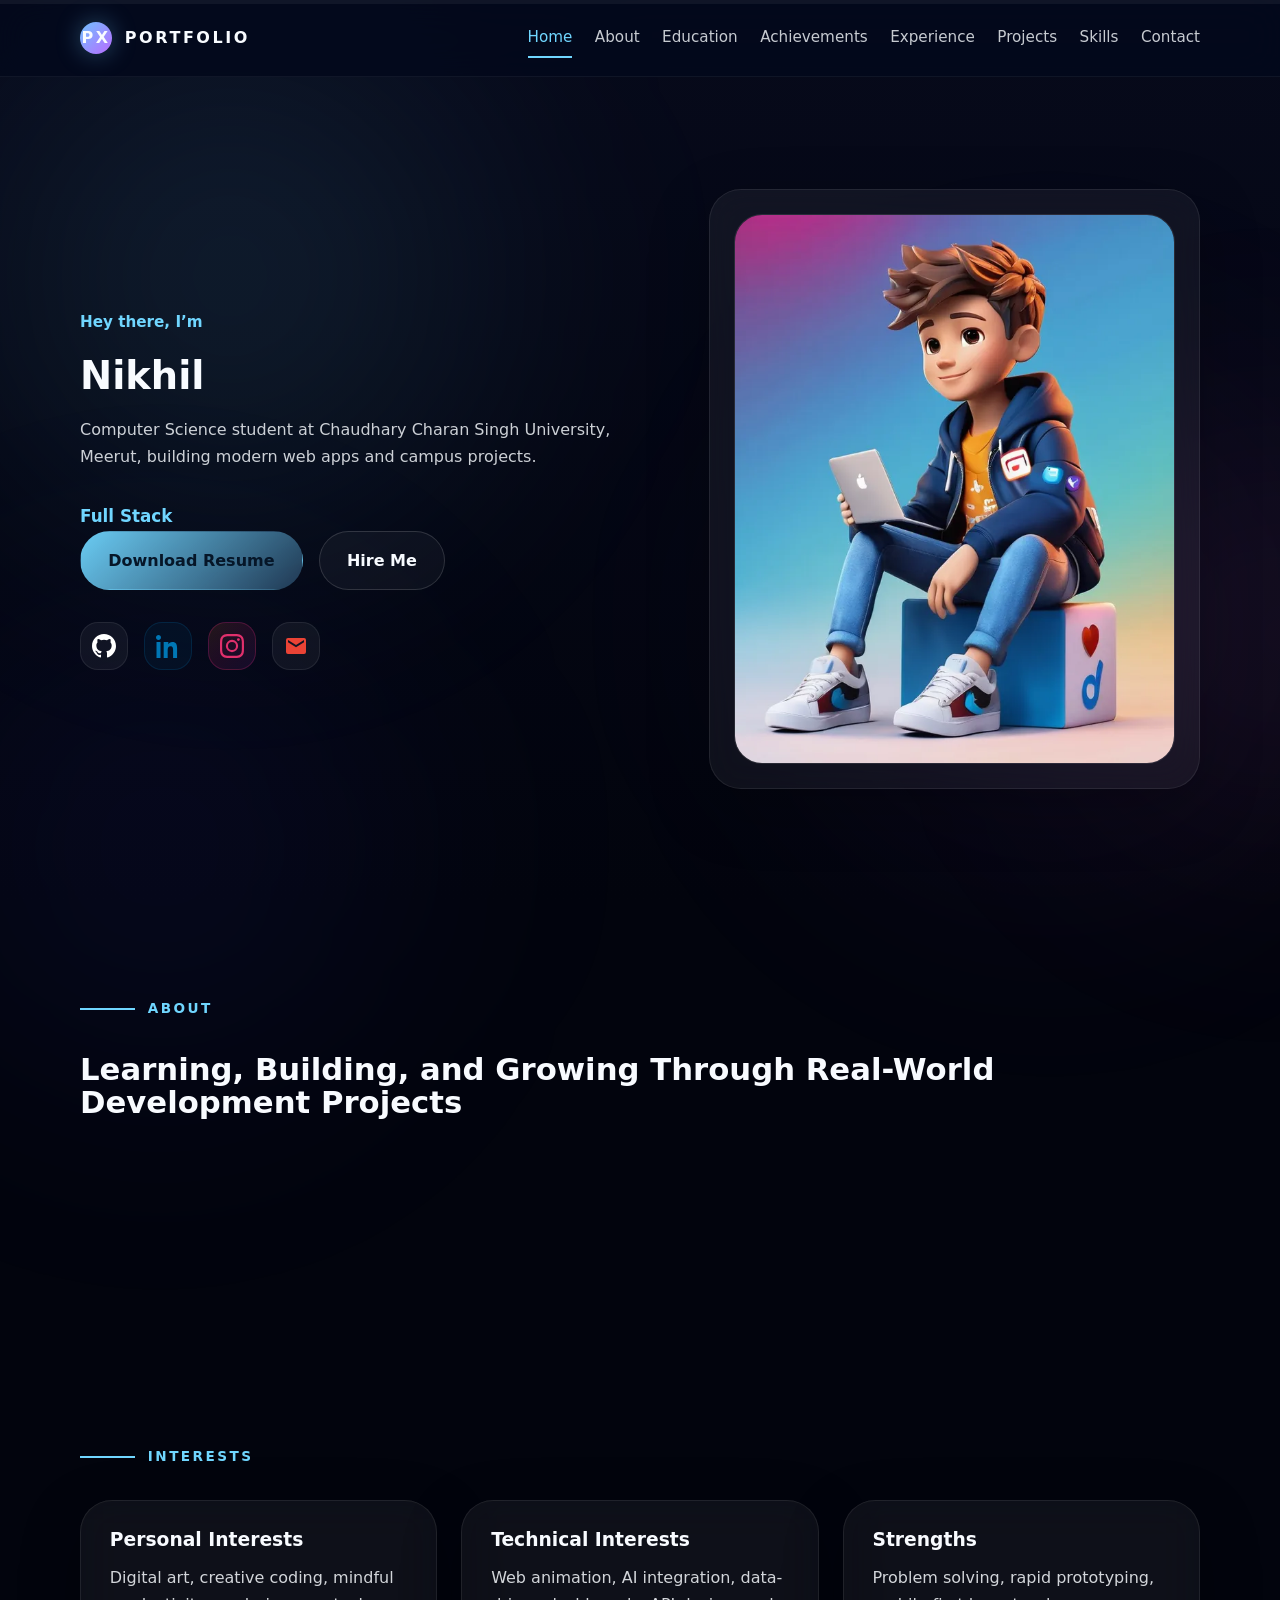
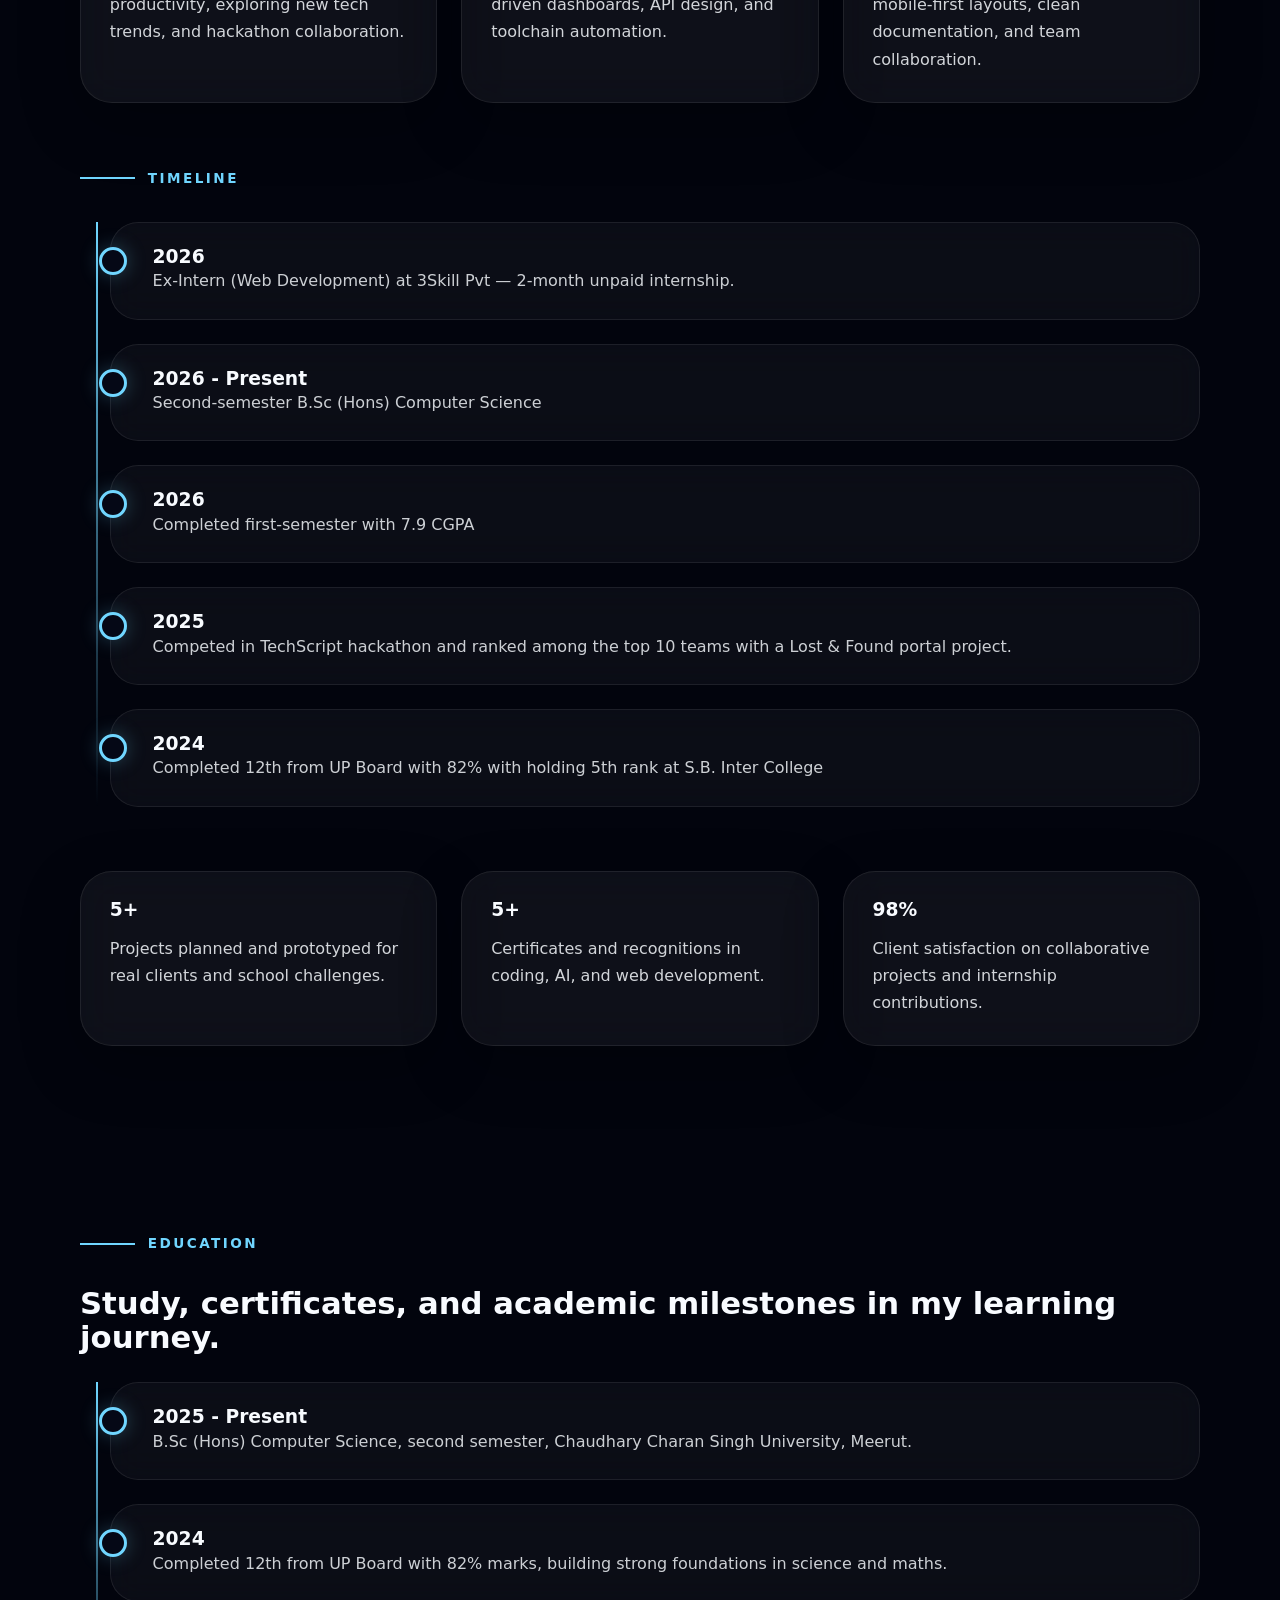
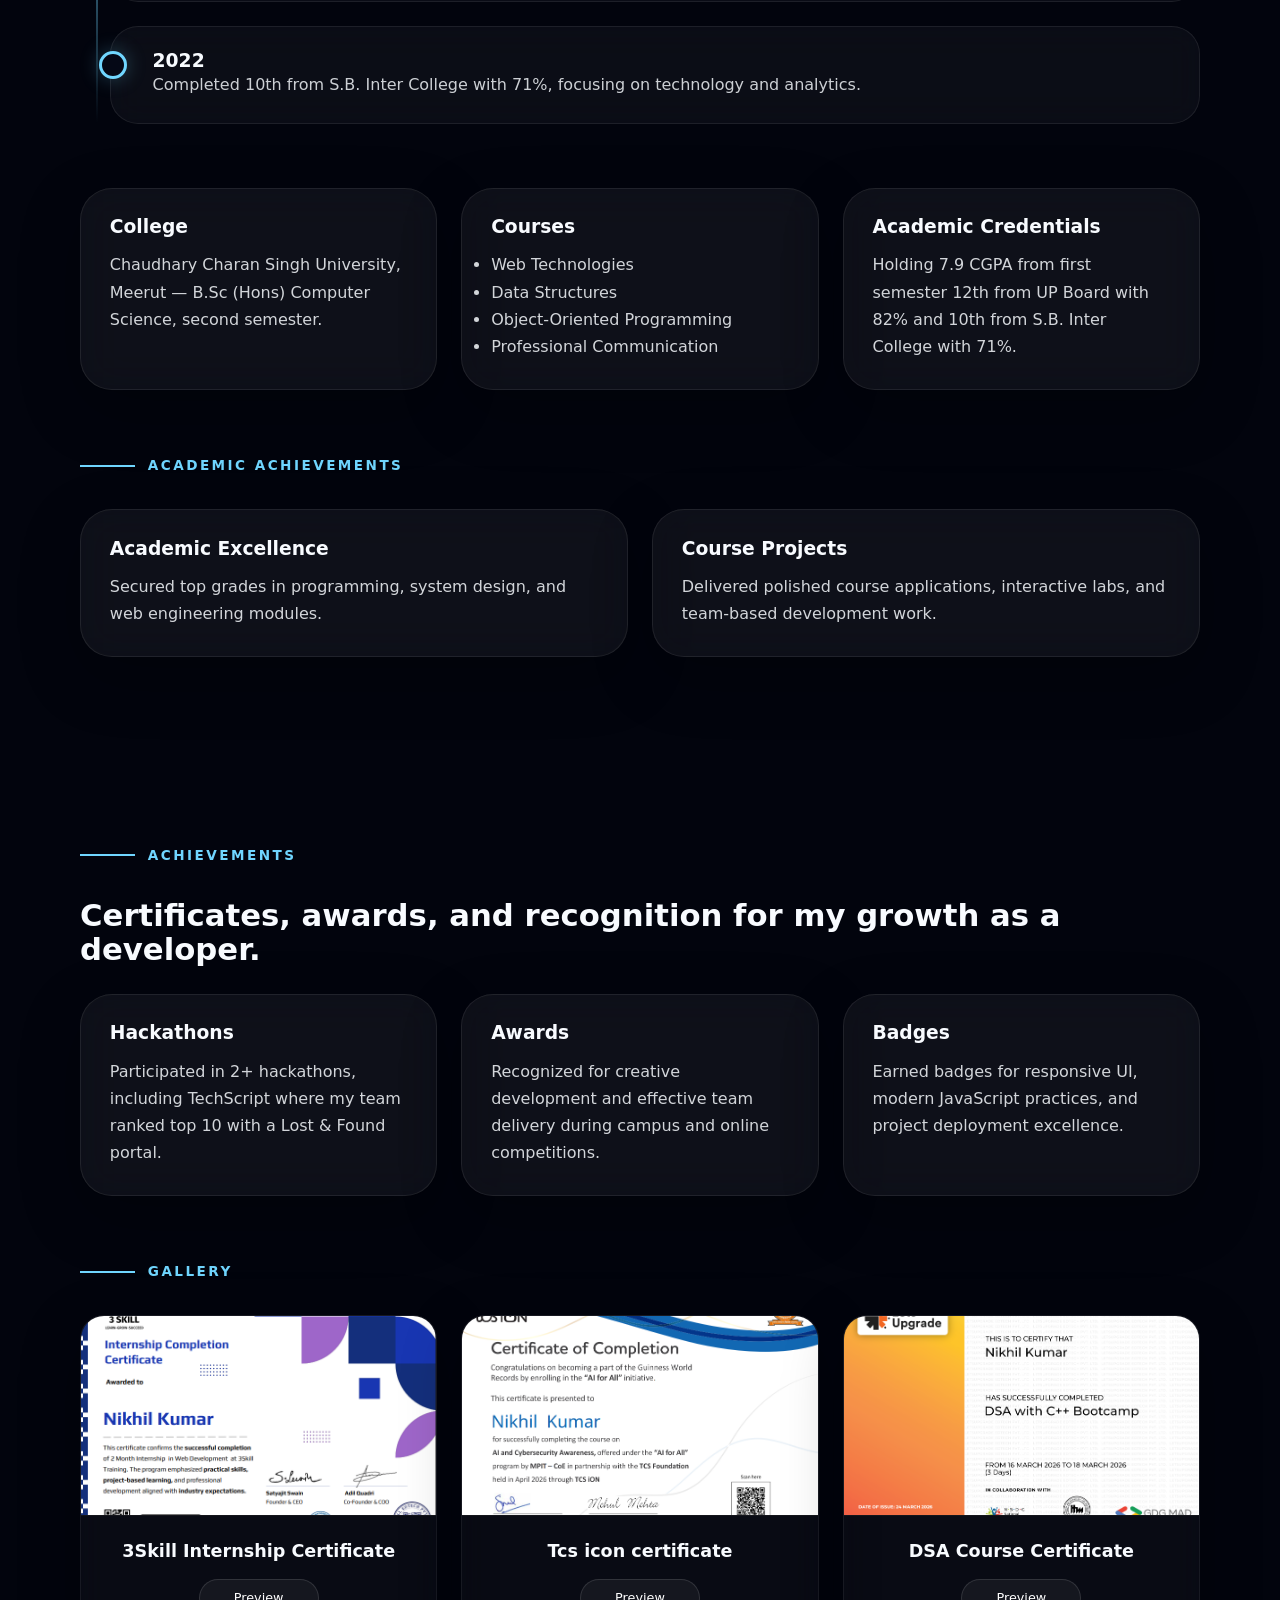
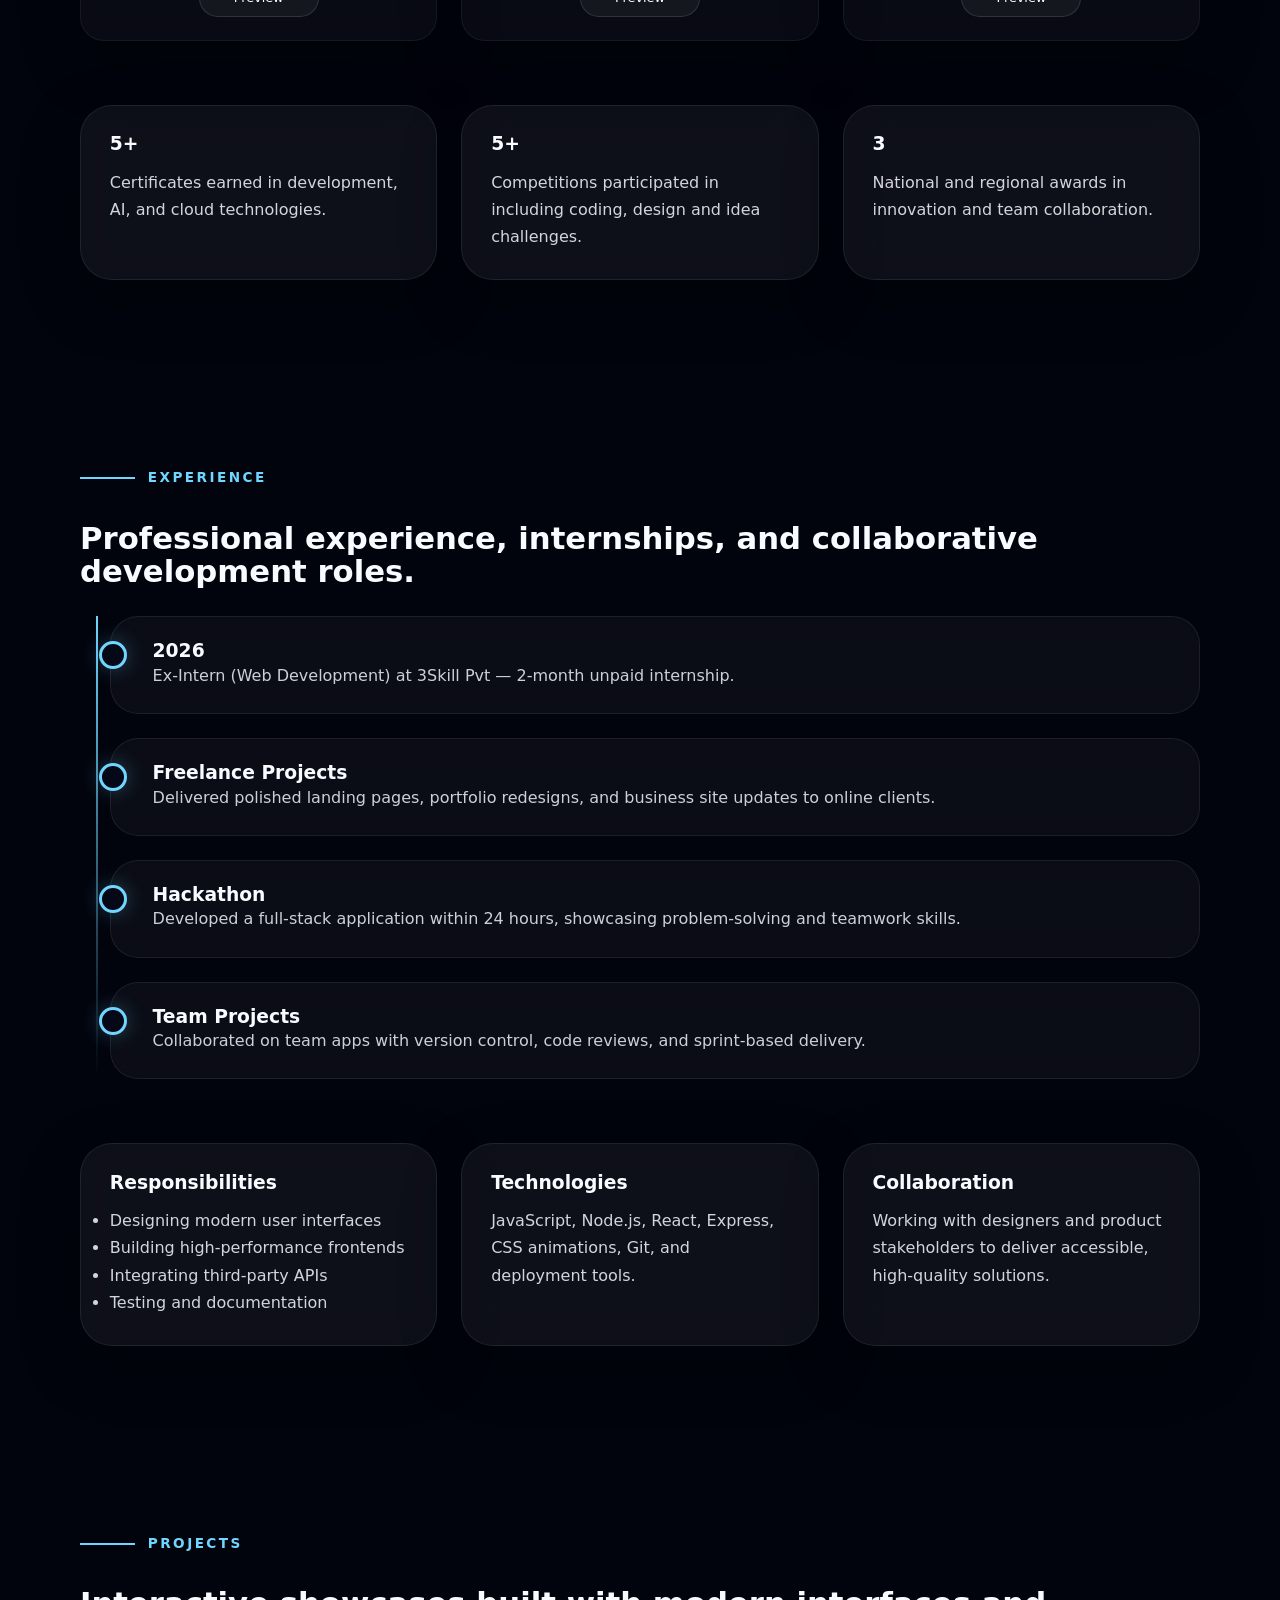
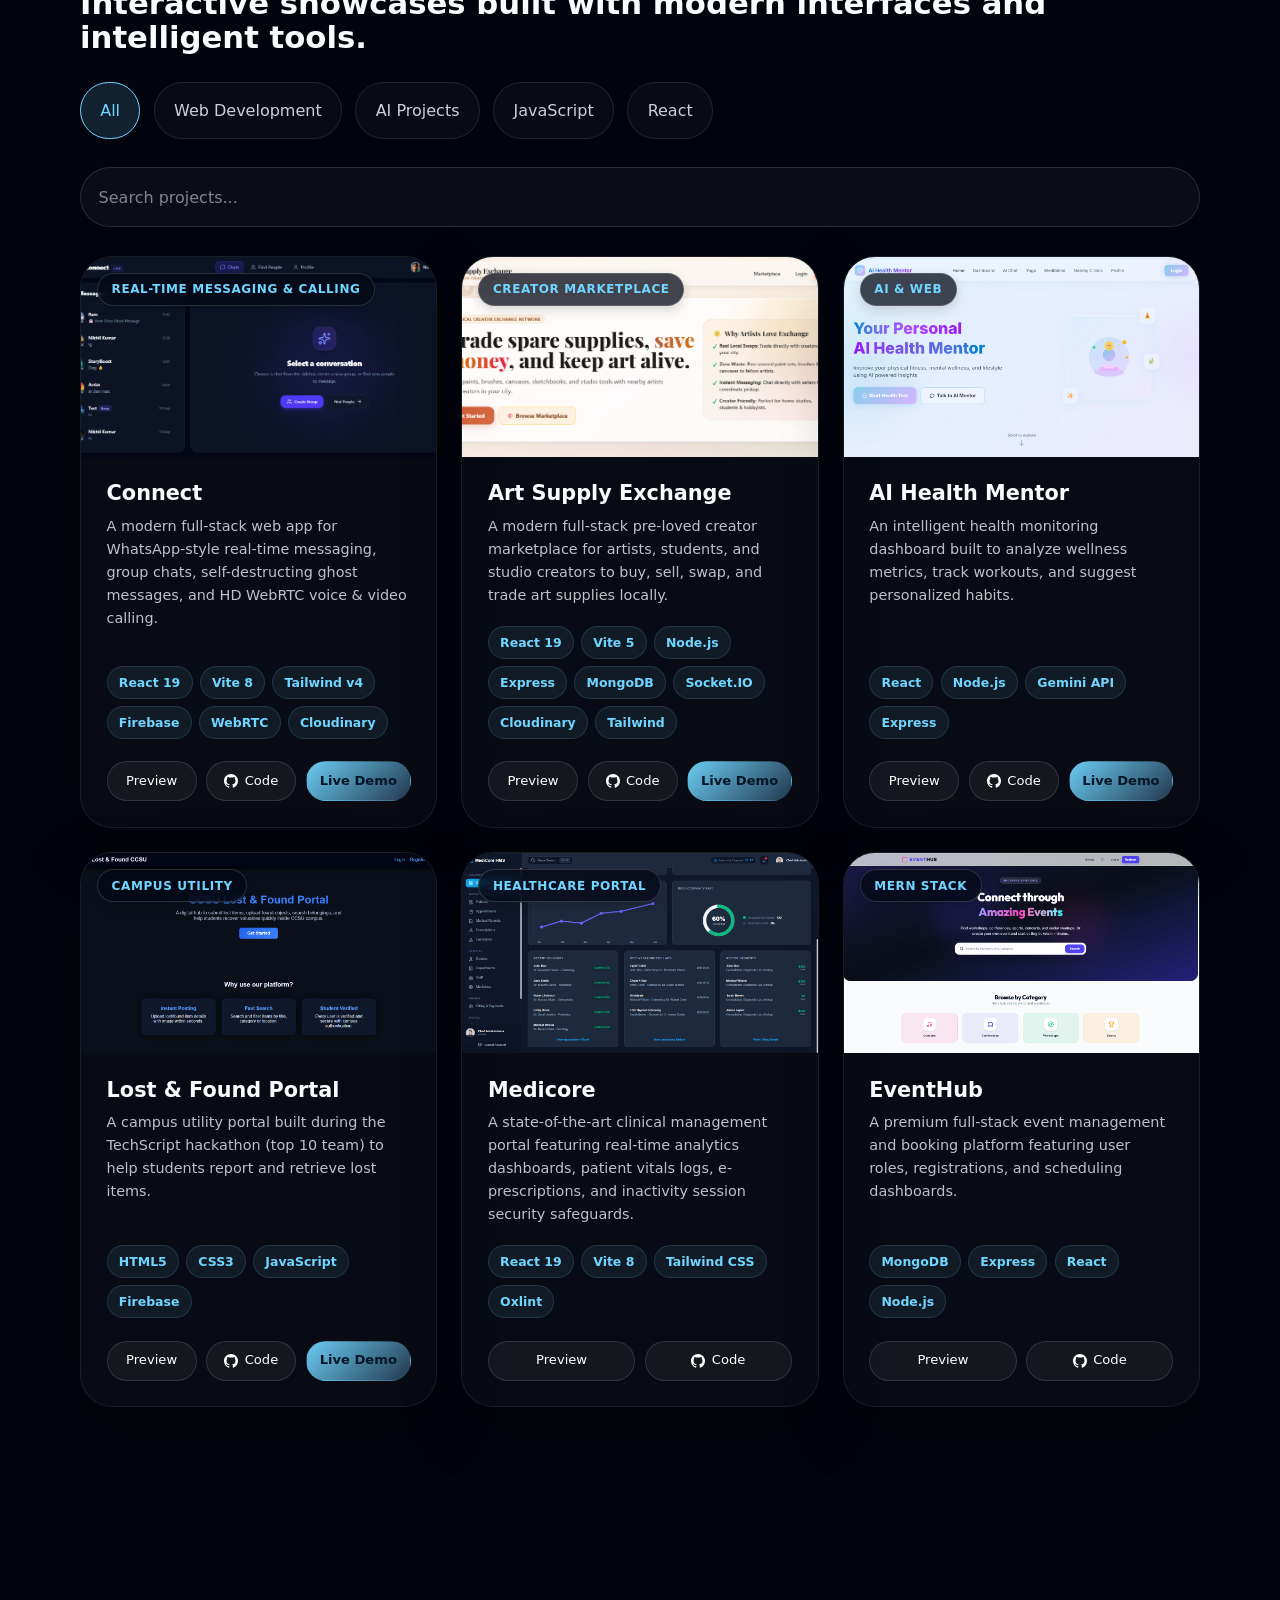
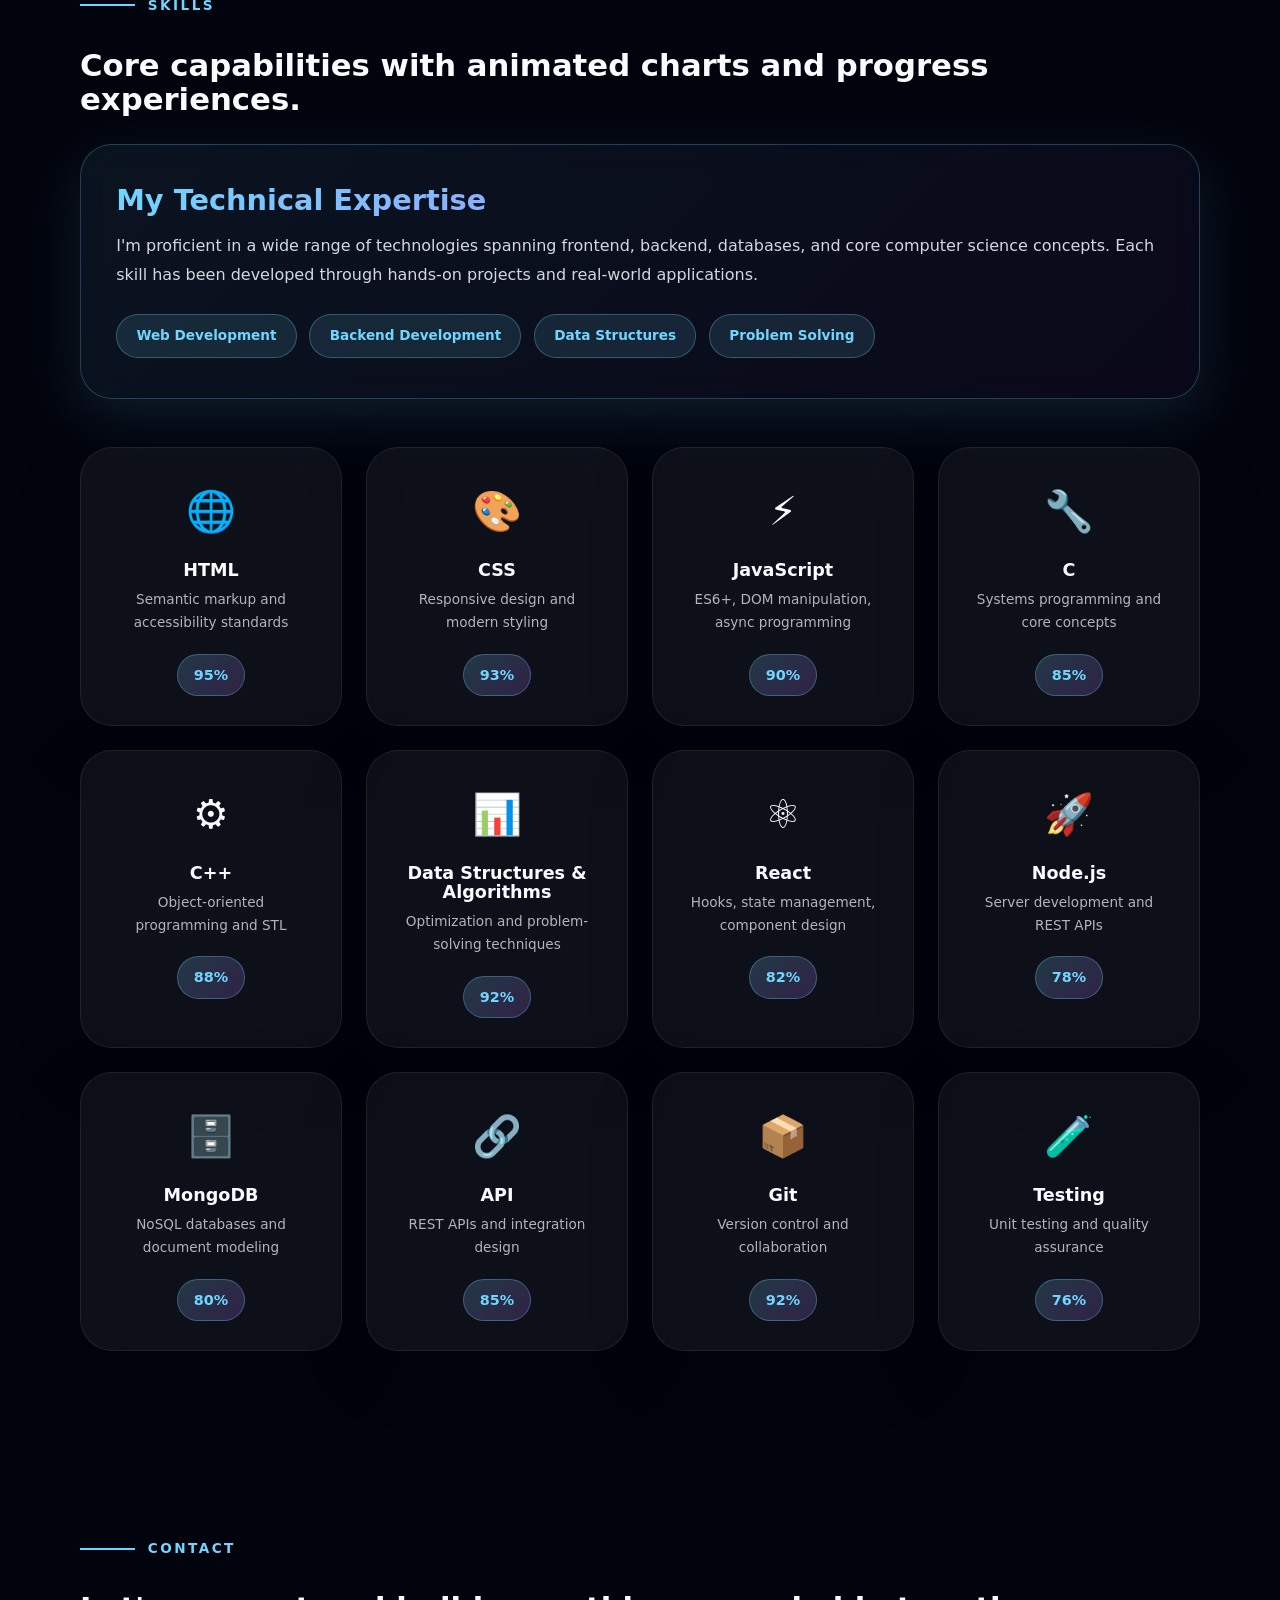
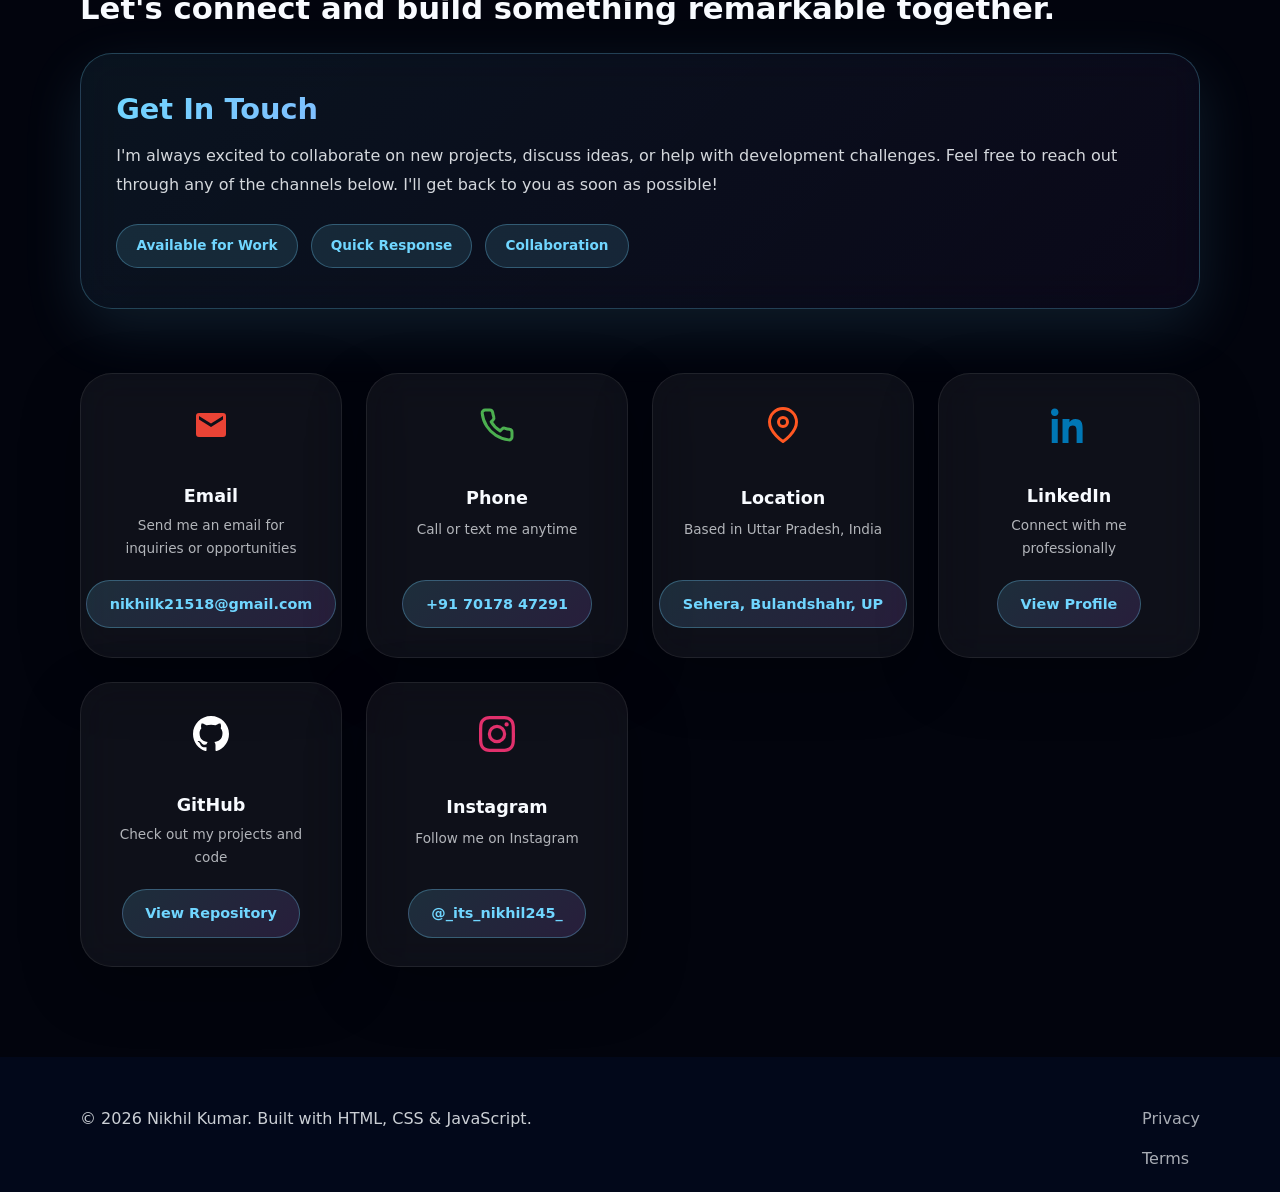
==== commit c76c9975: "Add Art Supply Exchange and Connect projects to portfolio showcase" ====
--- a/index.html
+++ b/index.html
@@ -358,6 +358,62 @@
         <input id="project-search" type="search" placeholder="Search projects..." aria-label="Search projects" />
       </div>
       <div class="project-grid">
+        <article class="project-card" data-categories="web development,react,javascript" data-title="Connect Real-Time Chat & WebRTC Video Calling App">
+          <div class="project-image-container">
+            <img src="images/connect-chat.png" alt="Connect - Real-Time Chat & WebRTC Video Calling App" loading="lazy" />
+            <span class="project-category-tag">Real-Time Messaging & Calling</span>
+          </div>
+          <div class="project-content">
+            <h3>Connect</h3>
+            <p class="project-description">A modern full-stack web app for WhatsApp-style real-time messaging, group chats, self-destructing ghost messages, and HD WebRTC voice & video calling.</p>
+            <div class="project-tech-stack">
+              <span class="tech-badge">React 19</span>
+              <span class="tech-badge">Vite 8</span>
+              <span class="tech-badge">Tailwind v4</span>
+              <span class="tech-badge">Firebase</span>
+              <span class="tech-badge">WebRTC</span>
+              <span class="tech-badge">Cloudinary</span>
+            </div>
+            <div class="project-actions">
+              <button class="btn-outline preview-btn" data-src="images/connect-chat.png" data-title="Connect - Real-Time Chat & WebRTC Calling App">Preview</button>
+              <a href="https://github.com/nikhilk2151/messaging-app" class="btn-outline" aria-label="View on GitHub" target="_blank" rel="noreferrer">
+                <svg viewBox="0 0 24 24" width="14" height="14" fill="currentColor" aria-hidden="true">
+                  <path d="M12 0C5.372 0 0 5.373 0 12c0 5.303 3.438 9.799 8.205 11.387.6.111.82-.261.82-.58 0-.286-.011-1.041-.017-2.045-3.338.726-4.042-1.609-4.042-1.609-.546-1.387-1.333-1.757-1.333-1.757-1.091-.746.083-.731.083-.731 1.205.085 1.84 1.237 1.84 1.237 1.073 1.84 2.815 1.309 3.502 1.001.108-.78.421-1.309.766-1.61-2.665-.303-5.467-1.333-5.467-5.93 0-1.31.469-2.381 1.236-3.221-.124-.303-.536-1.523.117-3.176 0 0 1.008-.323 3.301 1.23a11.53 11.53 0 0 1 3.005-.404 11.52 11.52 0 0 1 3.005.404c2.292-1.553 3.299-1.23 3.299-1.23.654 1.653.242 2.873.118 3.176.768.84 1.235 1.911 1.235 3.221 0 4.609-2.804 5.624-5.476 5.92.432.372.816 1.102.816 2.222 0 1.605-.015 2.898-.015 3.293 0 .322.218.697.825.579C20.565 21.796 24 17.302 24 12c0-6.627-5.373-12-12-12Z" />
+                </svg>Code
+              </a>
+              <a href="https://messaging-app-jade-rho.vercel.app/" class="btn" target="_blank" rel="noreferrer">Live Demo</a>
+            </div>
+          </div>
+        </article>
+        <article class="project-card" data-categories="web development,react,javascript" data-title="Art Supply Exchange">
+          <div class="project-image-container">
+            <img src="images/art-supply-exchange.png" alt="Art Supply Exchange - Pre-Loved Creator Marketplace" loading="lazy" />
+            <span class="project-category-tag">Creator Marketplace</span>
+          </div>
+          <div class="project-content">
+            <h3>Art Supply Exchange</h3>
+            <p class="project-description">A modern full-stack pre-loved creator marketplace for artists, students, and studio creators to buy, sell, swap, and trade art supplies locally.</p>
+            <div class="project-tech-stack">
+              <span class="tech-badge">React 19</span>
+              <span class="tech-badge">Vite 5</span>
+              <span class="tech-badge">Node.js</span>
+              <span class="tech-badge">Express</span>
+              <span class="tech-badge">MongoDB</span>
+              <span class="tech-badge">Socket.IO</span>
+              <span class="tech-badge">Cloudinary</span>
+              <span class="tech-badge">Tailwind</span>
+            </div>
+            <div class="project-actions">
+              <button class="btn-outline preview-btn" data-src="images/art-supply-exchange.png" data-title="Art Supply Exchange">Preview</button>
+              <a href="https://github.com/nikhilk2151/-Art-Supply-Exchange" class="btn-outline" aria-label="View on GitHub" target="_blank" rel="noreferrer">
+                <svg viewBox="0 0 24 24" width="14" height="14" fill="currentColor" aria-hidden="true">
+                  <path d="M12 0C5.372 0 0 5.373 0 12c0 5.303 3.438 9.799 8.205 11.387.6.111.82-.261.82-.58 0-.286-.011-1.041-.017-2.045-3.338.726-4.042-1.609-4.042-1.609-.546-1.387-1.333-1.757-1.333-1.757-1.091-.746.083-.731.083-.731 1.205.085 1.84 1.237 1.84 1.237 1.073 1.84 2.815 1.309 3.502 1.001.108-.78.421-1.309.766-1.61-2.665-.303-5.467-1.333-5.467-5.93 0-1.31.469-2.381 1.236-3.221-.124-.303-.536-1.523.117-3.176 0 0 1.008-.323 3.301 1.23a11.53 11.53 0 0 1 3.005-.404 11.52 11.52 0 0 1 3.005.404c2.292-1.553 3.299-1.23 3.299-1.23.654 1.653.242 2.873.118 3.176.768.84 1.235 1.911 1.235 3.221 0 4.609-2.804 5.624-5.476 5.92.432.372.816 1.102.816 2.222 0 1.605-.015 2.898-.015 3.293 0 .322.218.697.825.579C20.565 21.796 24 17.302 24 12c0-6.627-5.373-12-12-12Z" />
+                </svg>Code
+              </a>
+              <a href="https://art-supply-exchange.onrender.com" class="btn" target="_blank" rel="noreferrer">Live Demo</a>
+            </div>
+          </div>
+        </article>
         <article class="project-card" data-categories="web development,ai projects,javascript" data-title="AI Dashboard">
           <div class="project-image-container">
             <img src="images/project1.png" alt="AI Health Mentor" loading="lazy" />
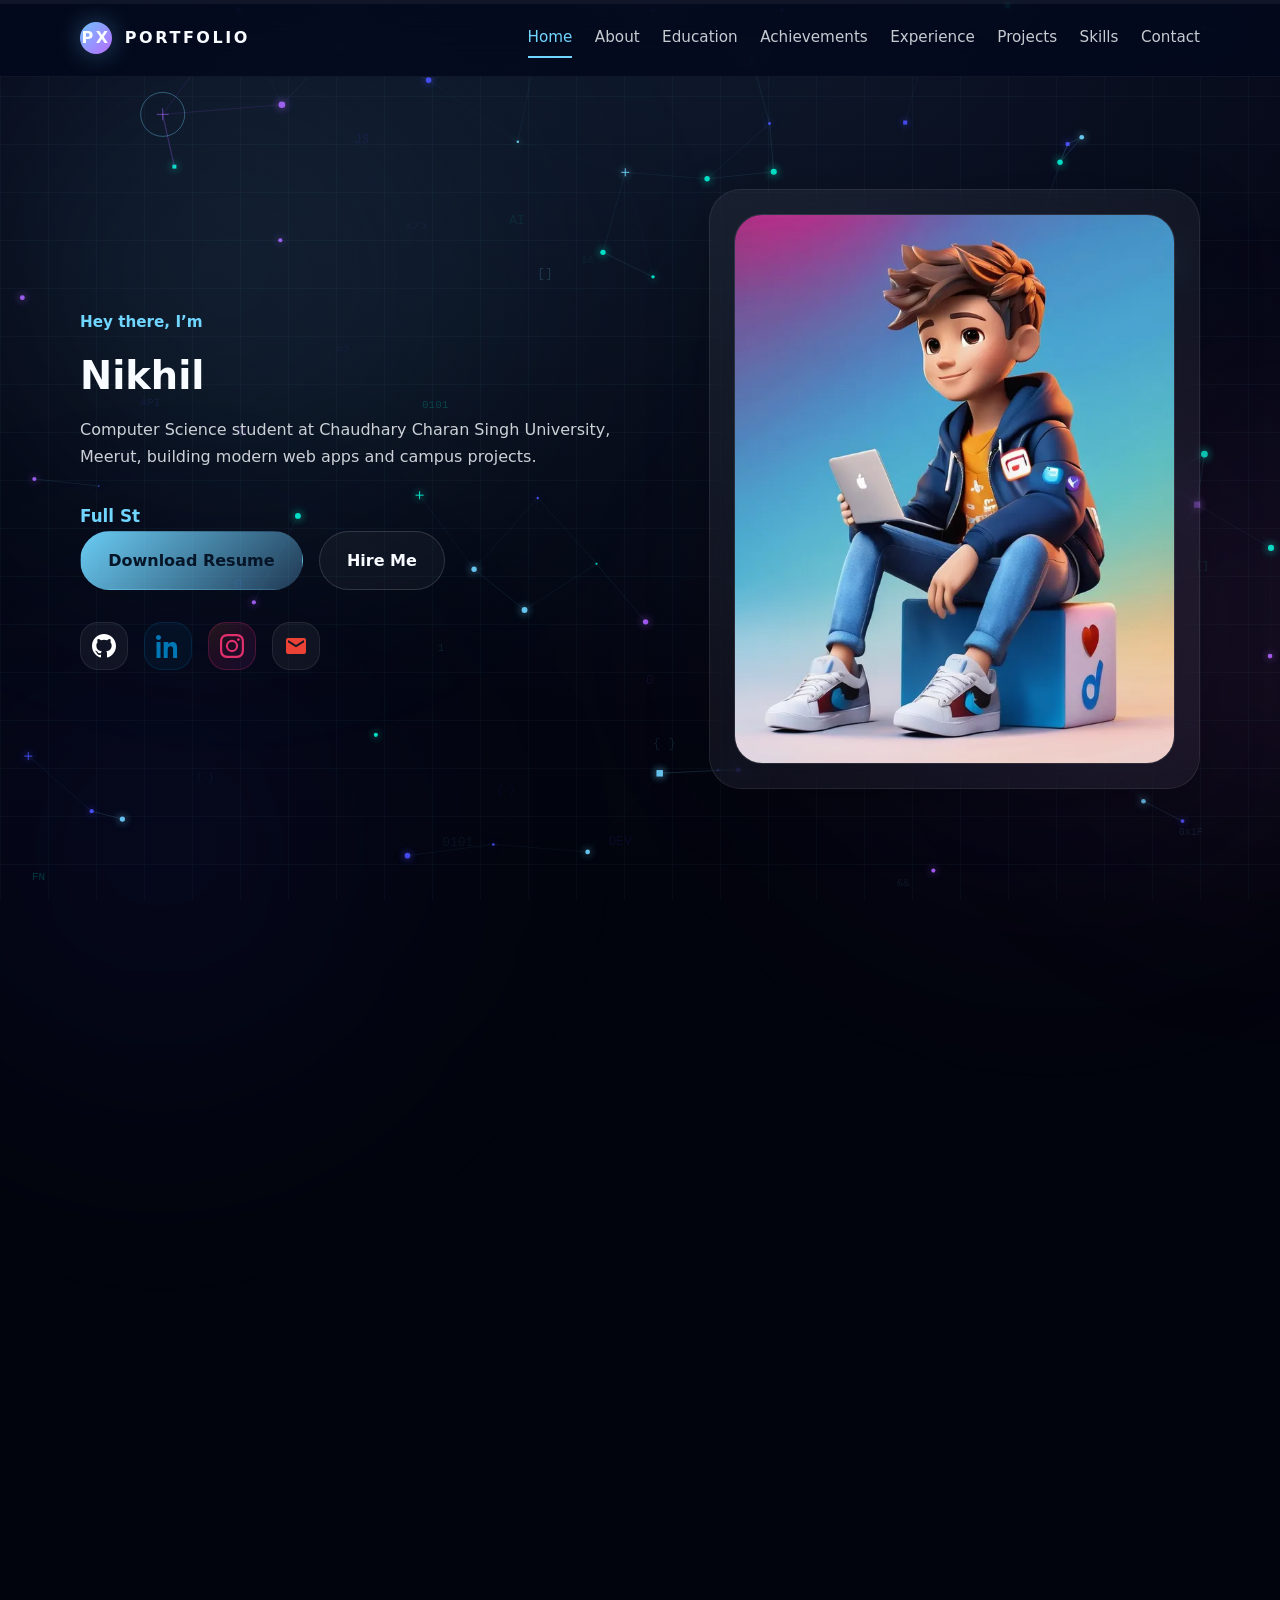
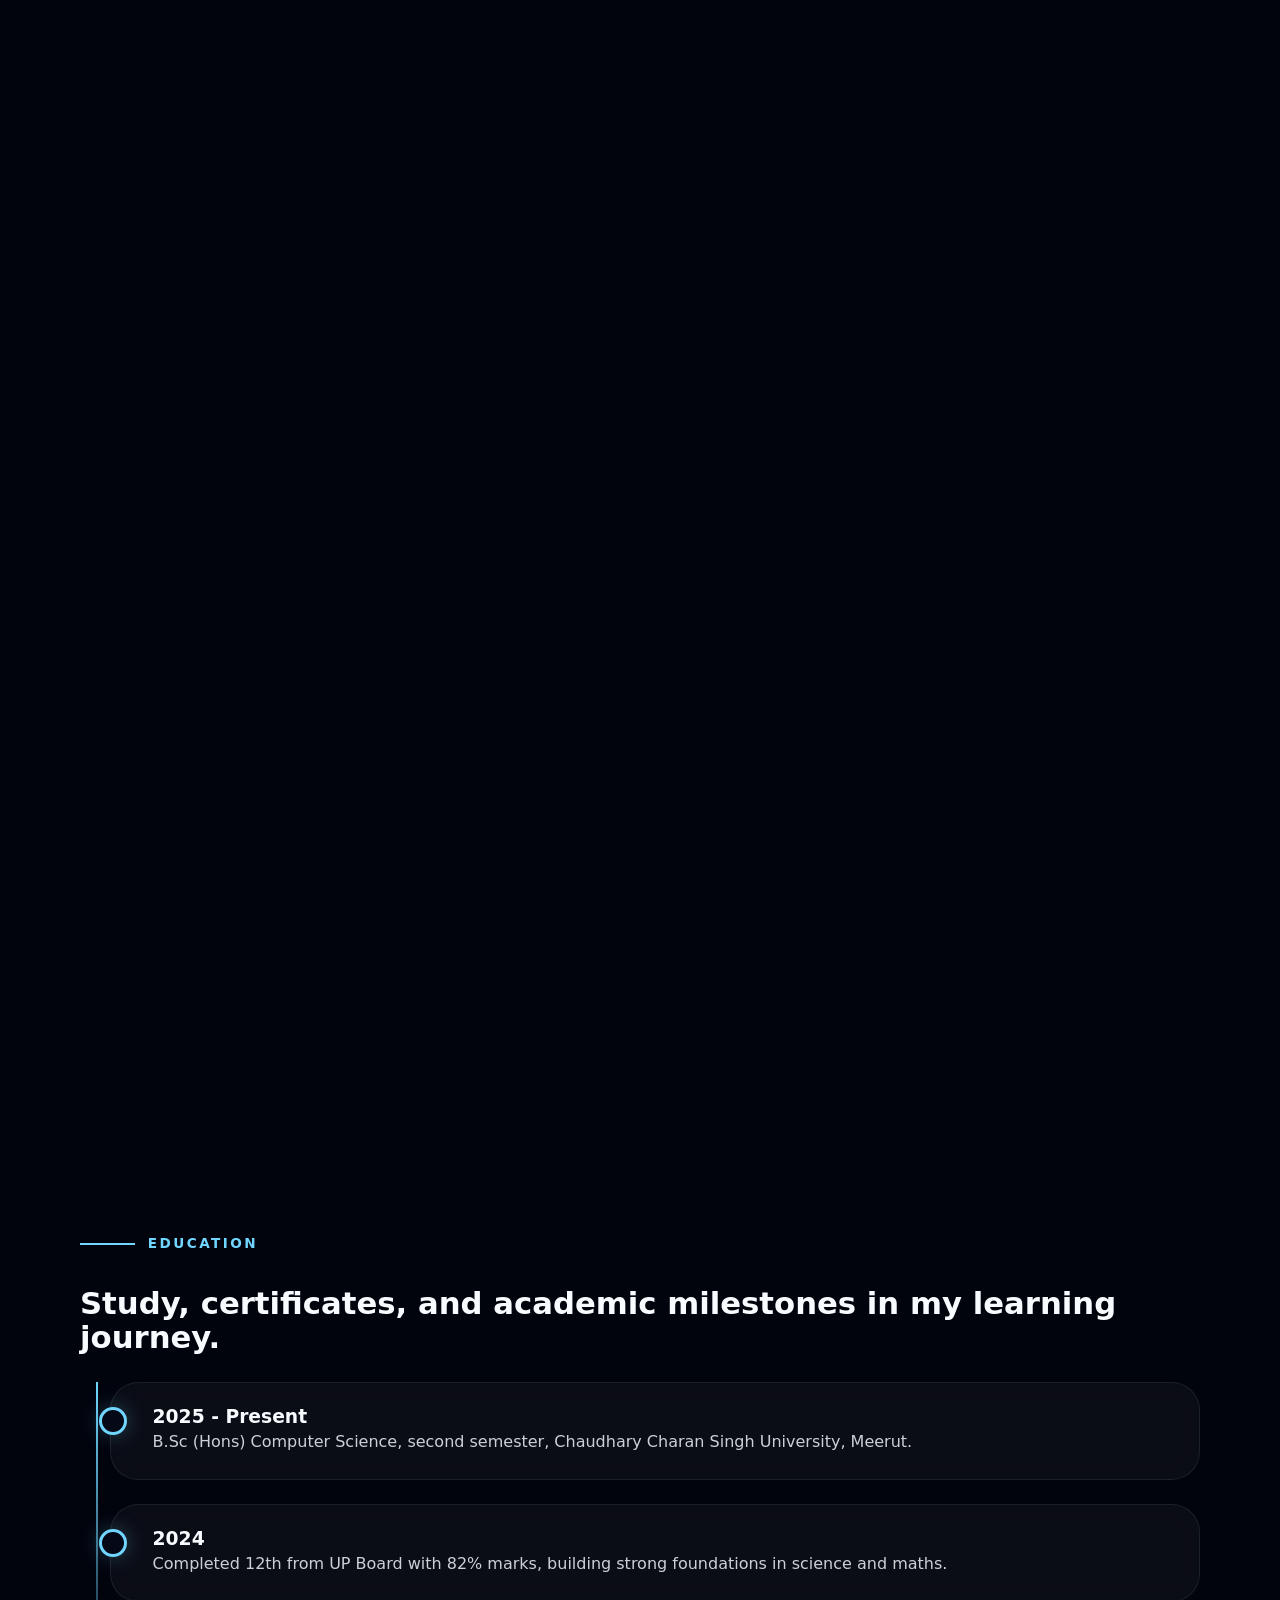
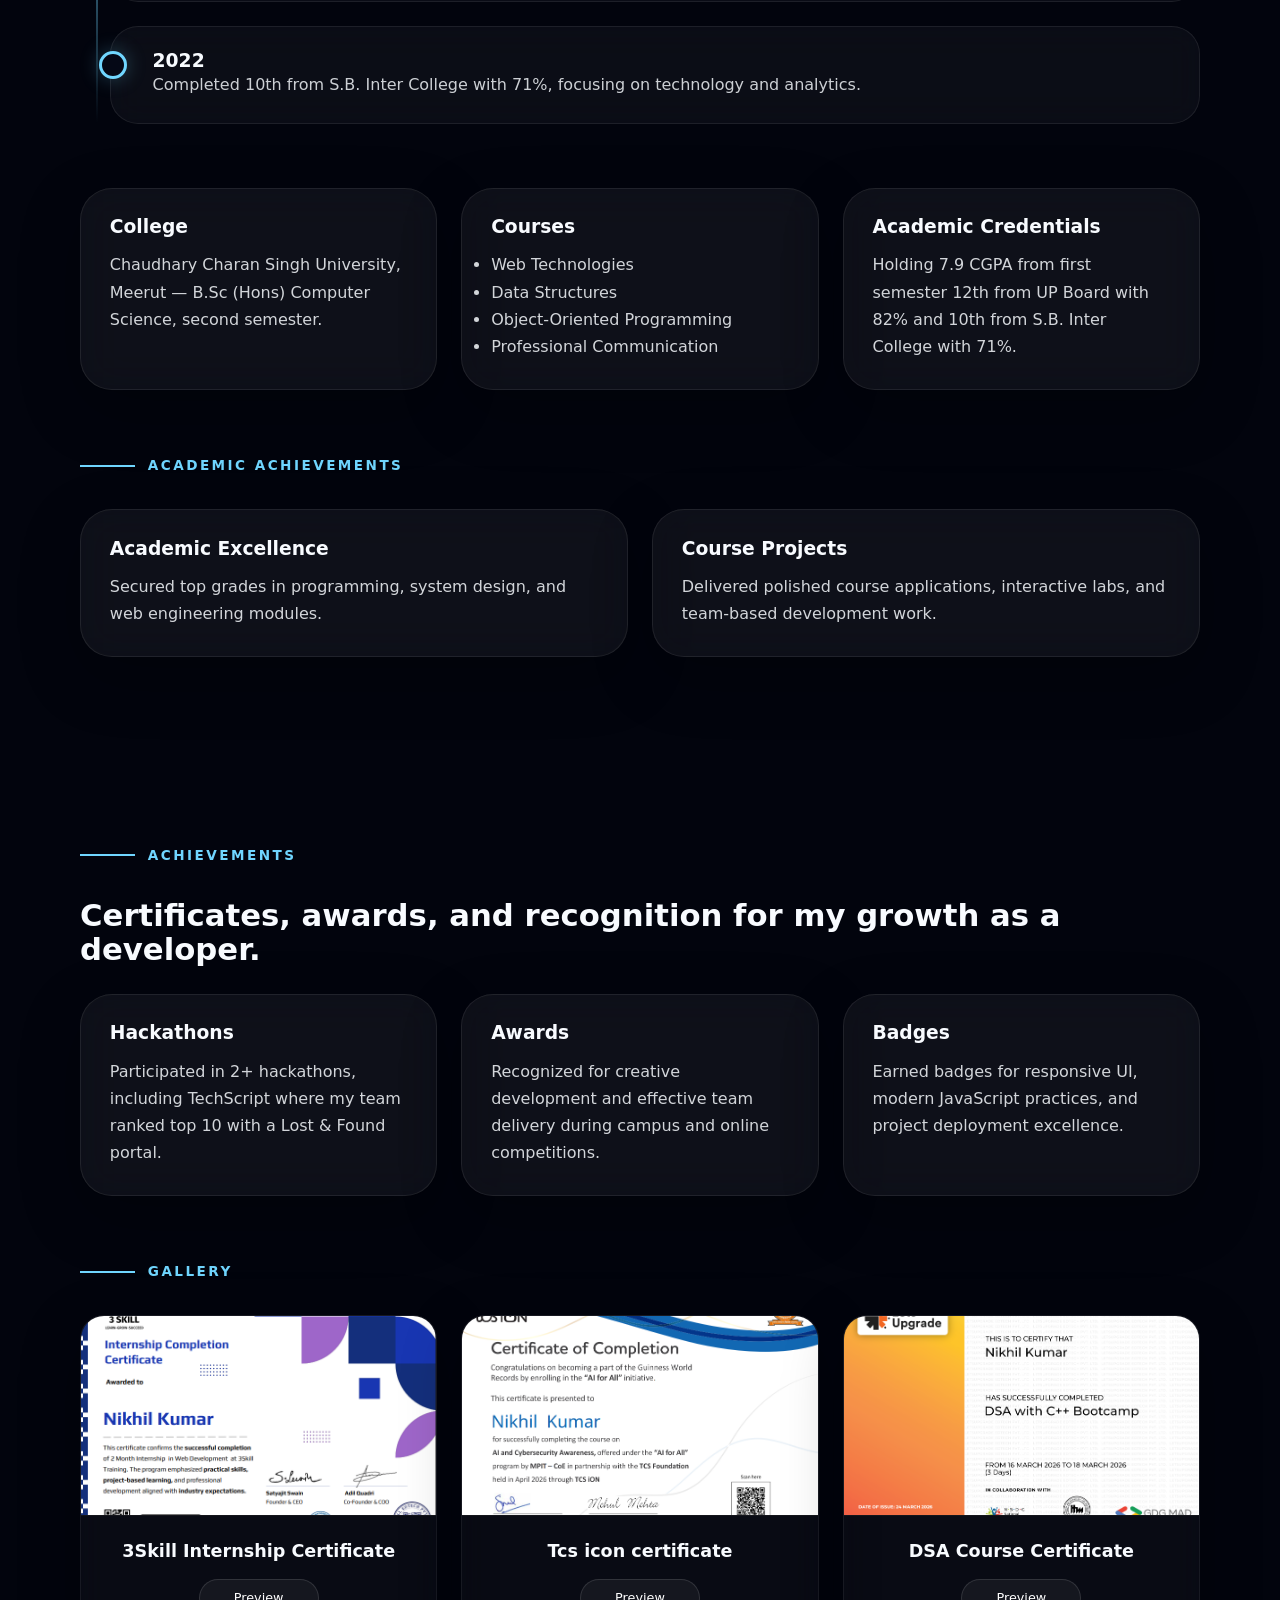
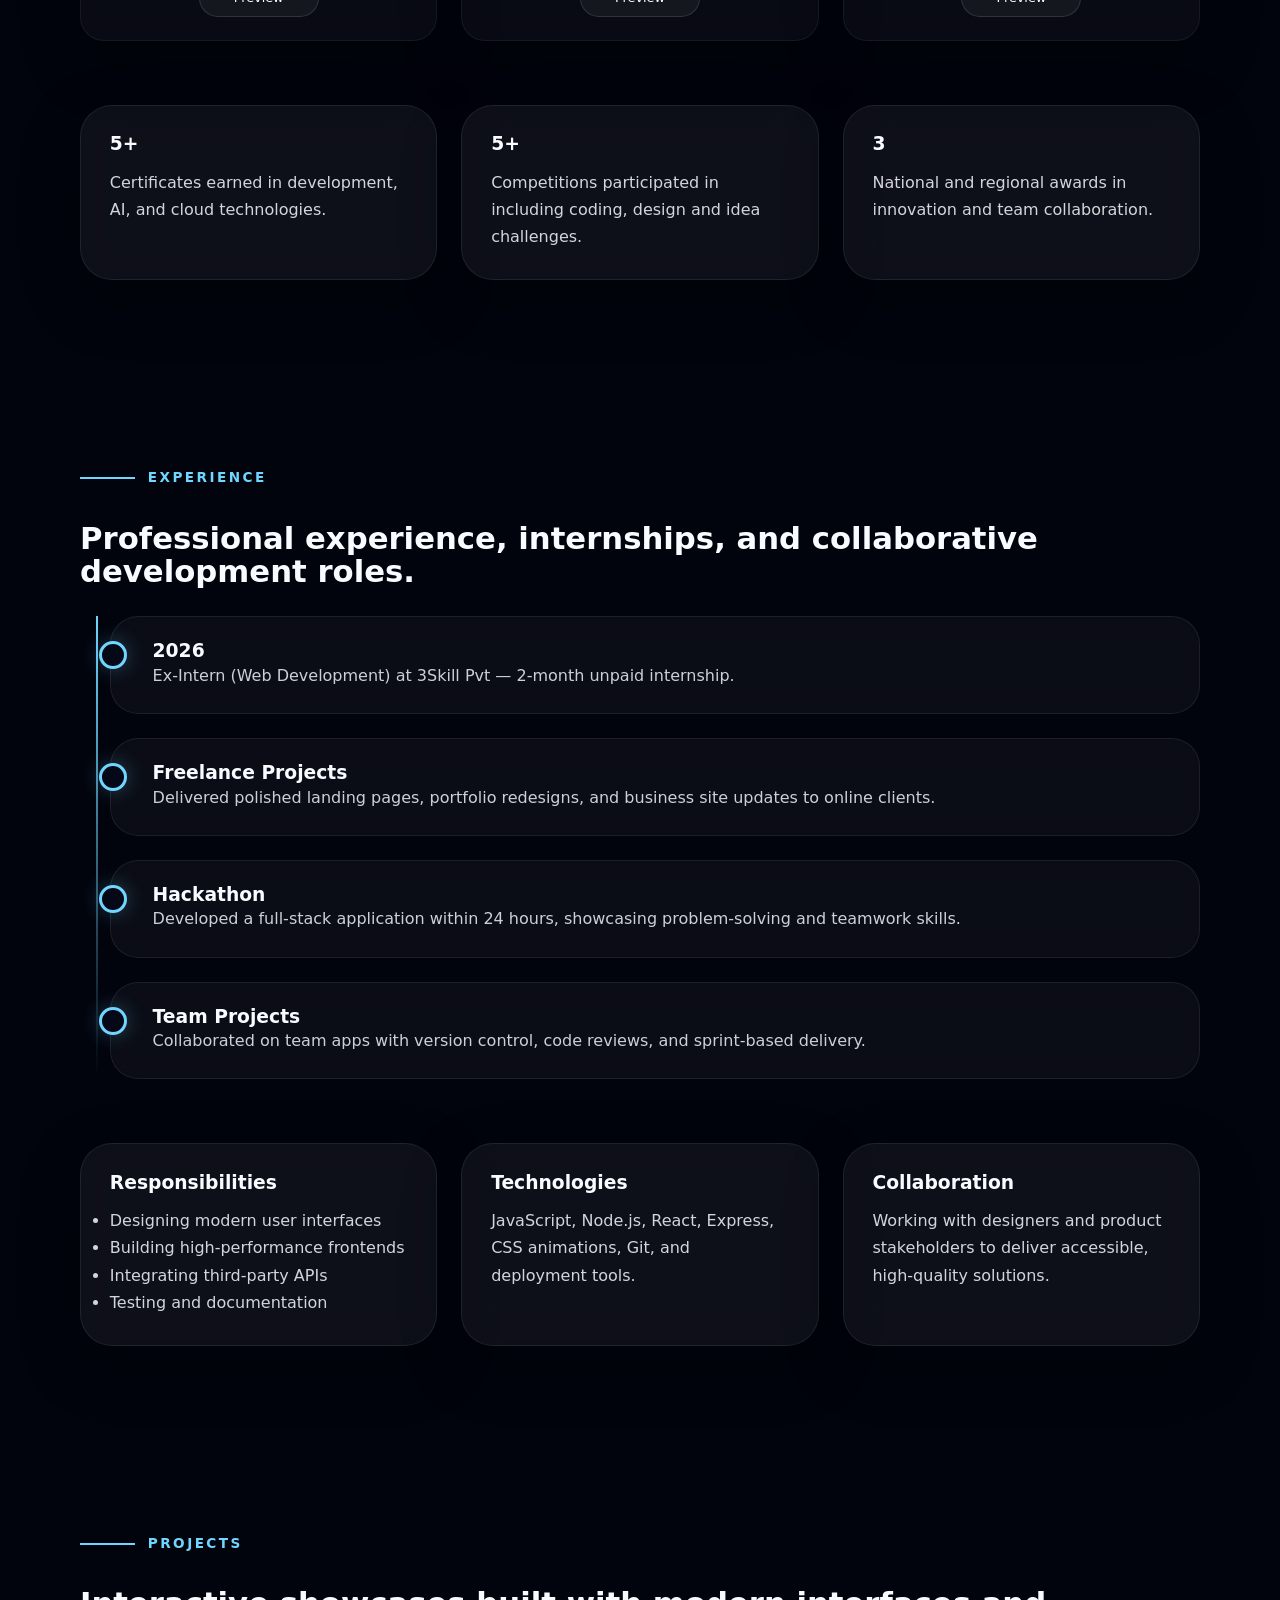
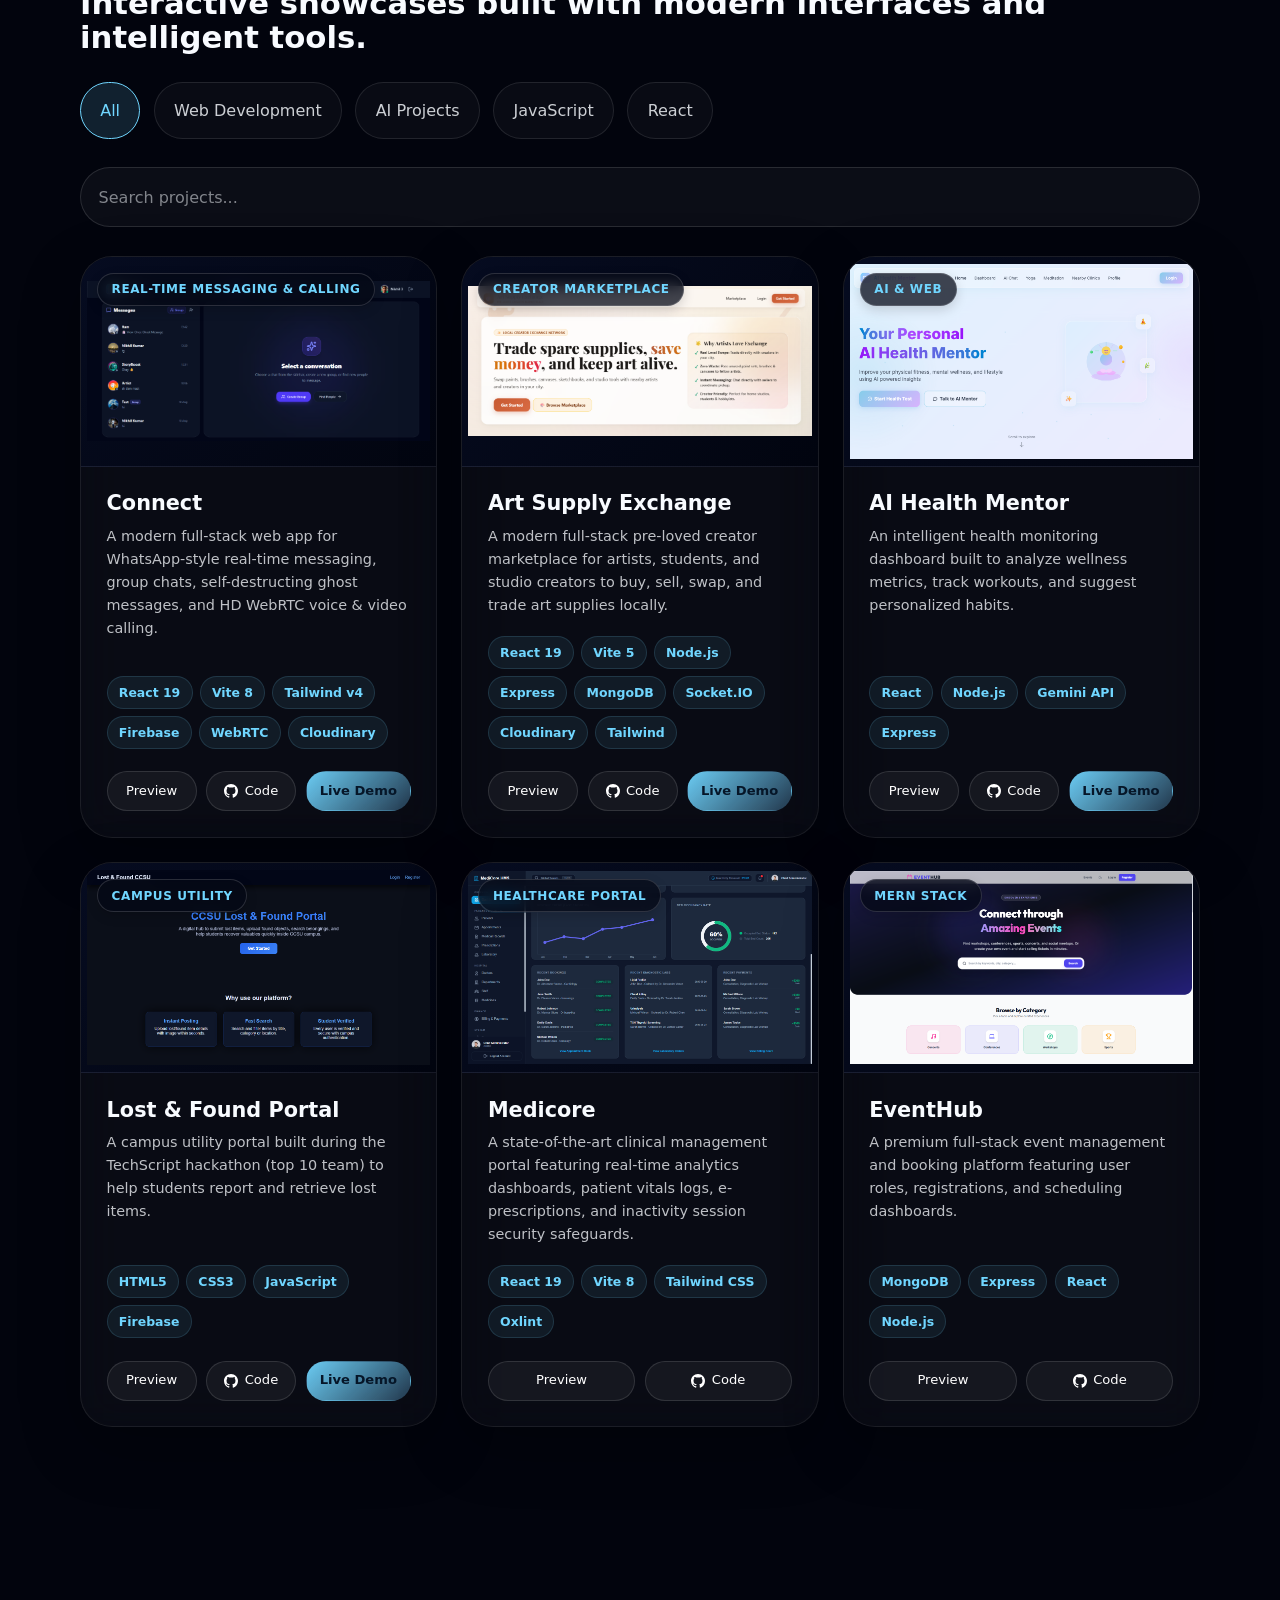
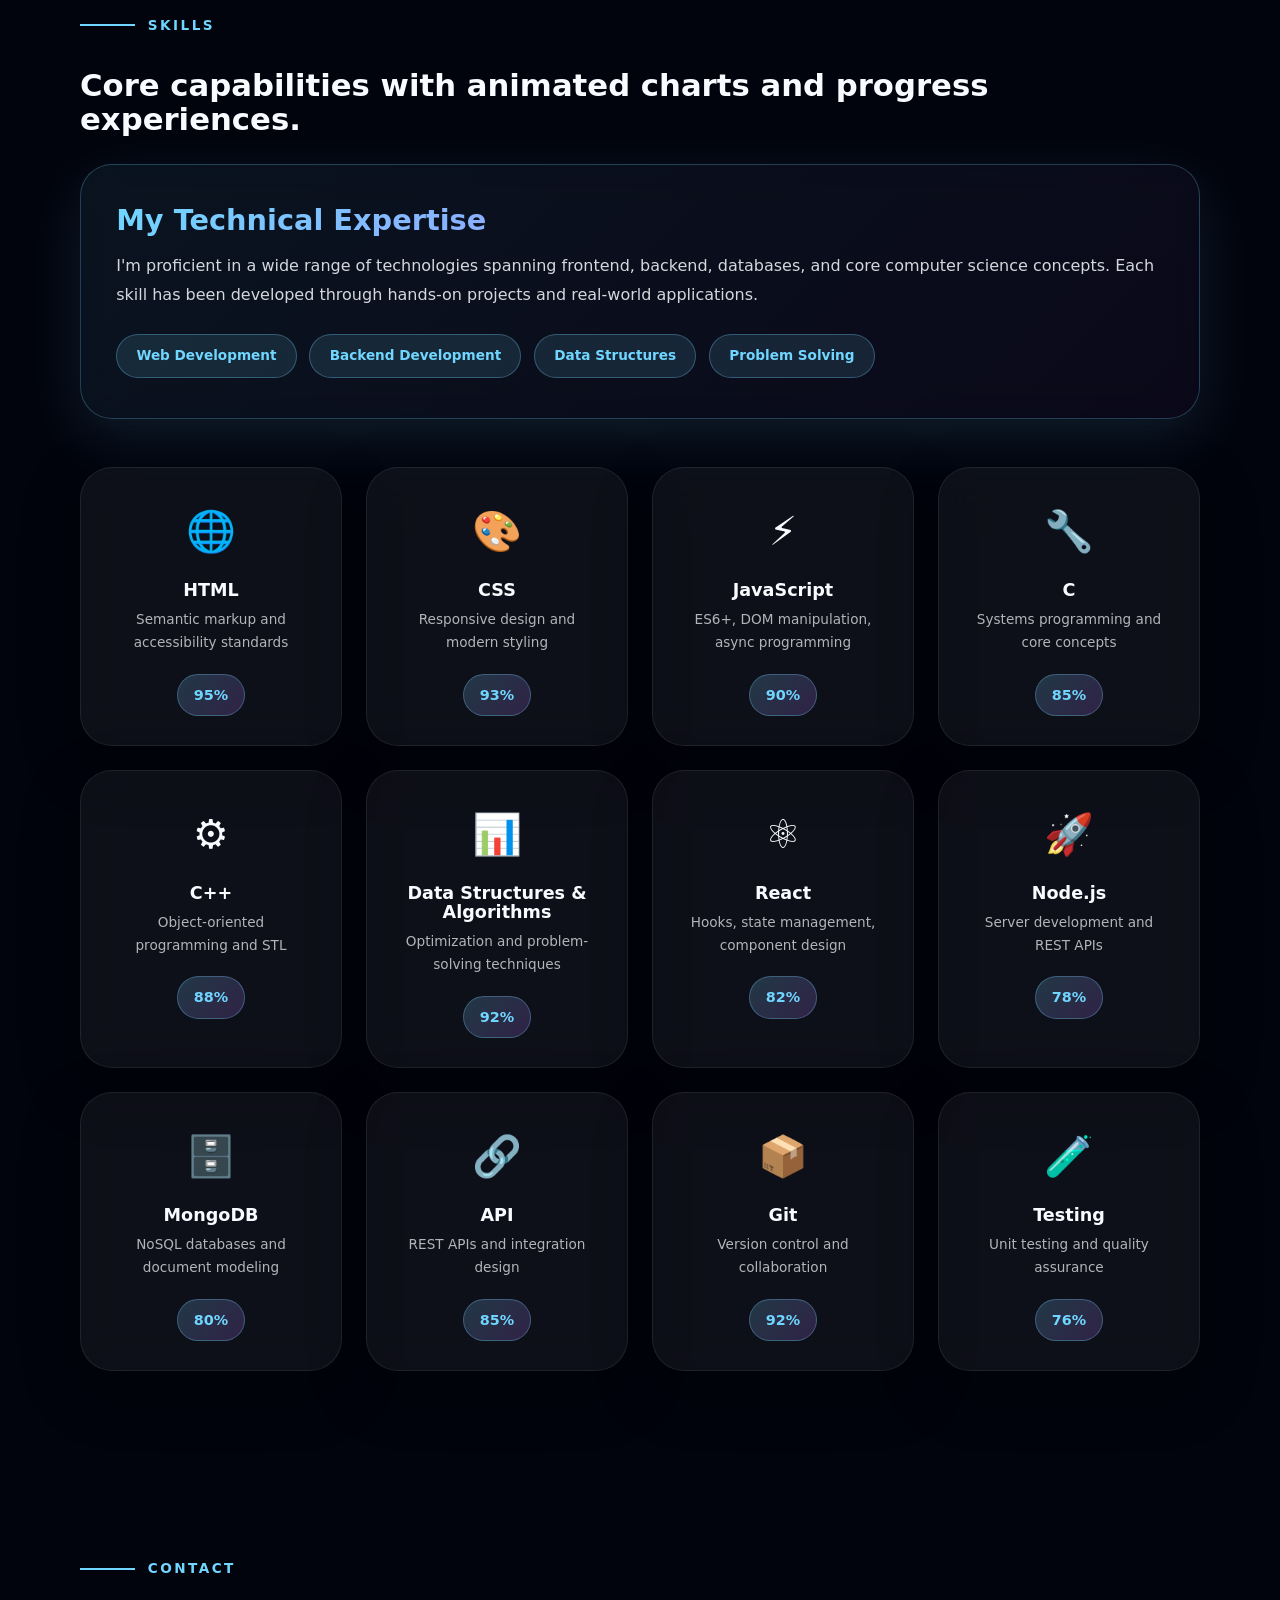
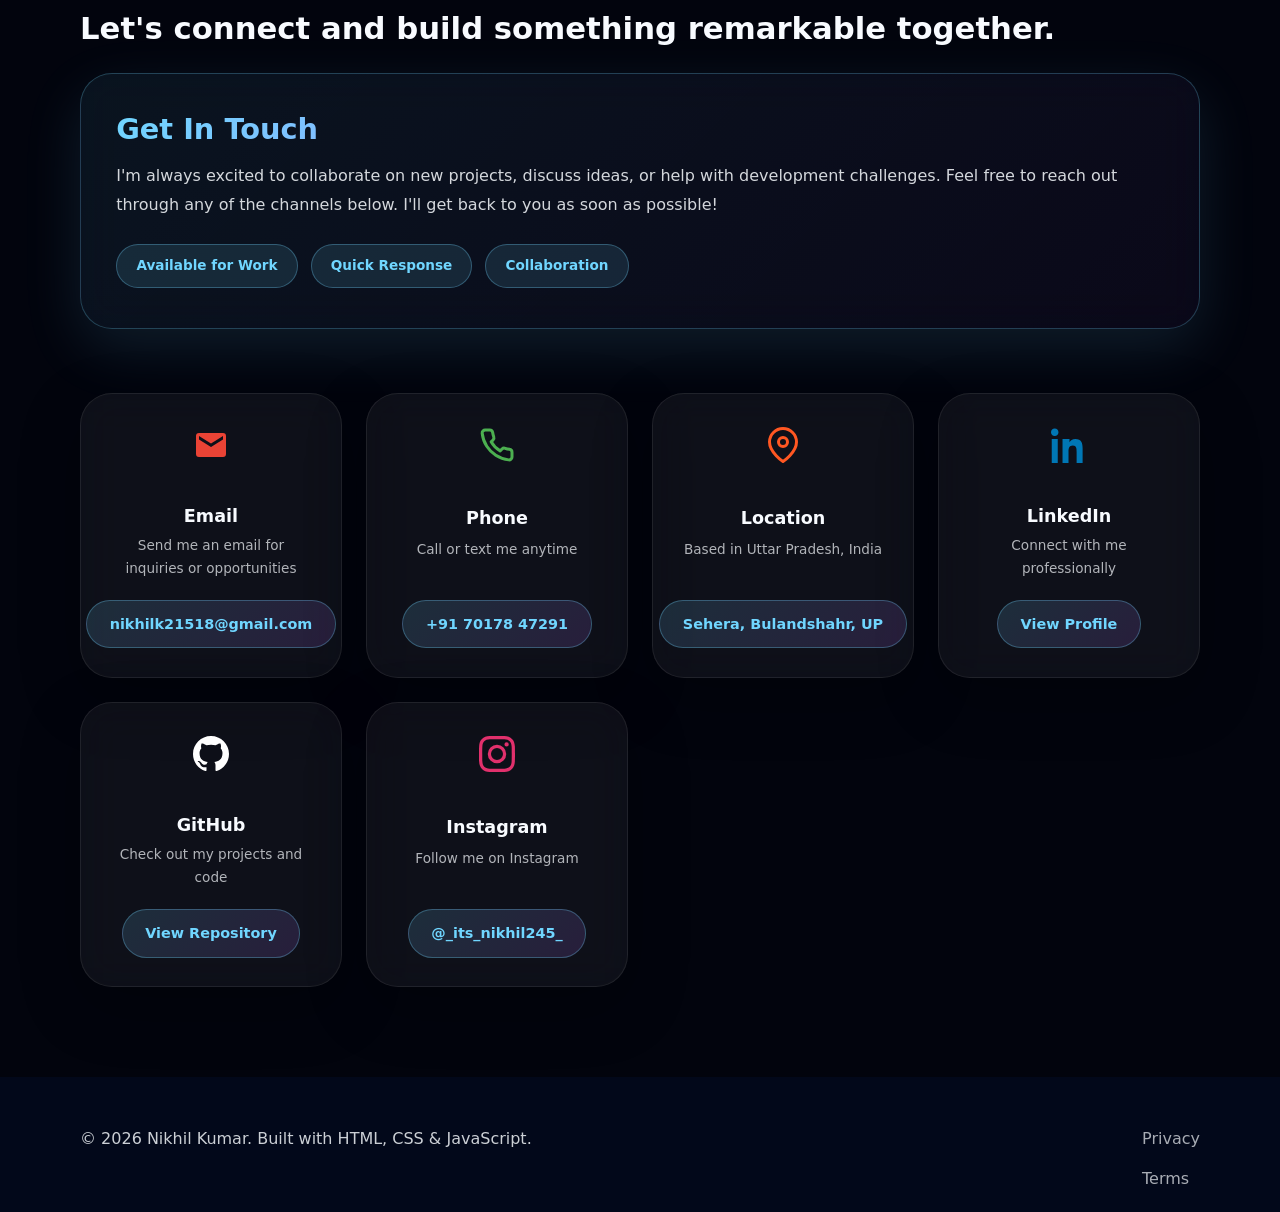
==== commit eb185aa5: "Add responsive auto-resize feature for all devices and mobile browsers" ====
--- a/index.html
+++ b/index.html
@@ -3,7 +3,7 @@
 
 <head>
   <meta charset="UTF-8" />
-  <meta name="viewport" content="width=device-width, initial-scale=1.0" />
+  <meta name="viewport" content="width=device-width, initial-scale=1.0, maximum-scale=5.0, viewport-fit=cover" />
   <meta name="description"
     content="Modern dark portfolio website for Nikhil Kumar, Computer Science student showcasing skills, projects, experience, and contact." />
   <title>Nikhil Kumar | Portfolio</title>
--- a/css/style.css
+++ b/css/style.css
@@ -10,7 +10,15 @@
   --shadow: 0 20px 60px rgba(0, 0, 0, 0.25);
   --radius: 28px;
   --transition: 0.35s ease;
+  --vh: 1vh;
+  --app-height: calc(var(--vh, 1vh) * 100);
   font-family: "Inter", system-ui, -apple-system, BlinkMacSystemFont, "Segoe UI", sans-serif;
+}
+
+@supports (height: 100dvh) {
+  :root {
+    --app-height: 100dvh;
+  }
 }
 
 * {
@@ -21,6 +29,7 @@
 
 html {
   scroll-behavior: smooth;
+  overflow-x: hidden;
 }
 
 /* Global 4-orb glowing mesh background system */
@@ -54,10 +63,30 @@
   animation: floatOrb4 32s ease-in-out infinite;
 }
 
+#tech-bg-canvas {
+  position: fixed;
+  top: 0;
+  left: 0;
+  width: 100vw;
+  height: 100vh;
+  height: var(--app-height, 100vh);
+  height: 100dvh;
+  pointer-events: none;
+  z-index: -2;
+  opacity: 0.92;
+}
+
 body {
   min-height: 100vh;
+  min-height: var(--app-height, 100vh);
+  min-height: 100dvh;
   background-color: #02040d;
-  background-image: linear-gradient(180deg, #070a1b 0%, #02040d 100%);
+  background-image: 
+    radial-gradient(circle at 50% 0%, rgba(112, 214, 255, 0.08) 0%, transparent 65%),
+    linear-gradient(rgba(112, 214, 255, 0.035) 1px, transparent 1px),
+    linear-gradient(90deg, rgba(112, 214, 255, 0.035) 1px, transparent 1px),
+    linear-gradient(180deg, #070a1b 0%, #02040d 100%);
+  background-size: 100% 100%, 48px 48px, 48px 48px, 100% 100%;
   background-attachment: fixed;
   color: var(--text);
   font-size: 16px;
@@ -170,6 +199,8 @@
 .container {
   width: min(1120px, calc(100% - 2rem));
   margin: 0 auto;
+  padding-left: env(safe-area-inset-left, 0px);
+  padding-right: env(safe-area-inset-right, 0px);
 }
 
 section {
@@ -729,20 +760,26 @@
 .project-image-container {
   position: relative;
   width: 100%;
-  height: 200px;
+  height: 210px;
   overflow: hidden;
+  background: linear-gradient(135deg, rgba(6, 12, 34, 0.95), rgba(2, 5, 16, 0.98));
+  display: flex;
+  align-items: center;
+  justify-content: center;
+  border-bottom: 1px solid rgba(255, 255, 255, 0.08);
 }
 
 .project-card img {
   width: 100%;
   height: 100%;
-  object-fit: cover;
+  object-fit: contain;
   border-radius: 0;
+  padding: 6px;
   transition: transform var(--transition);
 }
 
 .project-card:hover img {
-  transform: scale(1.05);
+  transform: scale(1.04);
 }
 
 .project-category-tag {
@@ -1404,6 +1441,7 @@
   box-shadow: 0 8px 20px rgba(112, 214, 255, 0.2);
 }
 
+/* Dynamic Mobile & Multi-Device Auto-Resize System */
 @media (max-width: 980px) {
   .hero-grid,
   .contact-grid,
@@ -1412,12 +1450,12 @@
   .project-grid,
   .cards-grid,
   .skills-grid {
-    grid-template-columns: 1fr;
+    grid-template-columns: repeat(auto-fit, minmax(min(100%, 280px), 1fr));
   }
 
   .navbar .container {
     gap: 1rem;
-    padding: 0;
+    padding: 0 0.8rem;
   }
 
   .nav-links {
@@ -1433,7 +1471,10 @@
     border-bottom: 1px solid rgba(255, 255, 255, 0.05);
     margin: 0;
     width: 100%;
+    max-height: calc(var(--app-height, 100vh) - 76px);
+    overflow-y: auto;
     z-index: 100;
+    backdrop-filter: blur(20px);
   }
 
   .nav-links.active {
@@ -1469,6 +1510,7 @@
 
   .hero {
     padding-top: 50px;
+    min-height: calc(var(--app-height, 100vh) - 76px);
   }
 
   .featured-skill-card {
@@ -1523,11 +1565,17 @@
 
 body.light-mode .card,
 body.light-mode .hero-card,
+body.light-mode .project-card,
 body.light-mode .contact-card,
 body.light-mode .footer,
 body.light-mode .modal {
   background: rgba(255, 255, 255, 0.82);
   color: #101828;
+}
+
+body.light-mode .project-image-container {
+  background: rgba(235, 240, 255, 0.95);
+  border-bottom-color: rgba(15, 23, 42, 0.08);
 }
 
 body.light-mode .btn-secondary,
@@ -1545,8 +1593,8 @@
 
 @media (max-width: 760px) {
   .navbar .container {
-    flex-wrap: wrap;
-    padding: 0.9rem 1rem;
+    flex-wrap: nowrap;
+    padding: 0.8rem 1rem;
     gap: 0.5rem;
   }
 
@@ -1561,7 +1609,7 @@
   }
 
   .nav-links {
-    top: 76px;
+    top: 70px;
     padding: 0.8rem;
     gap: 0.4rem;
   }
@@ -1588,6 +1636,7 @@
   .hero-buttons {
     flex-direction: column;
     align-items: stretch;
+    width: 100%;
   }
 
   .project-actions {
@@ -1608,6 +1657,12 @@
   .contact-grid {
     gap: 2rem;
   }
+
+  .modal-content {
+    width: 94vw;
+    max-height: 90vh;
+    padding: 1rem;
+  }
 }
 
 @media (max-width: 520px) {
@@ -1615,12 +1670,16 @@
     font-size: 15px;
   }
 
+  .container {
+    width: calc(100% - 1.2rem);
+  }
+
   .navbar {
     min-height: auto;
   }
 
   .navbar .container {
-    padding: 0.7rem 0.8rem;
+    padding: 0.6rem 0.6rem;
     min-height: auto;
   }
 
@@ -1642,6 +1701,7 @@
 
   .nav-links {
     padding: 0.6rem;
+    top: 60px;
   }
 
   .nav-links a {
@@ -1653,11 +1713,12 @@
   .project-card,
   .timeline-item,
   .contact-card {
-    padding: 1.4rem;
+    padding: 1.2rem;
+    border-radius: 18px;
   }
 
   section {
-    padding: 70px 0;
+    padding: 50px 0;
   }
 
   .section-title {
@@ -1665,7 +1726,7 @@
   }
 
   .hero {
-    min-height: calc(100vh - 76px);
+    min-height: calc(var(--app-height, 100vh) - 60px);
   }
 }
 
@@ -1694,18 +1755,36 @@
   }
 
   .nav-links {
-    top: 60px;
+    top: 54px;
   }
 
   section {
-    padding: 50px 0;
+    padding: 40px 0;
   }
 
   h1 {
-    font-size: clamp(1.5rem, 4vw, 2.4rem);
+    font-size: clamp(1.4rem, 5vw, 2.2rem);
   }
 
   h2 {
-    font-size: clamp(1.2rem, 3vw, 1.75rem);
-  }
-}
+    font-size: clamp(1.1rem, 4vw, 1.6rem);
+  }
+
+  .btn {
+    padding: 0.7rem 1rem;
+    font-size: 0.85rem;
+  }
+}
+
+/* Landscape Mode Fix for Small Mobile Devices */
+@media (max-height: 500px) and (orientation: landscape) {
+  .hero {
+    min-height: auto;
+    padding: 40px 0;
+  }
+  
+  .nav-links {
+    max-height: calc(var(--app-height, 100vh) - 60px);
+    overflow-y: auto;
+  }
+}
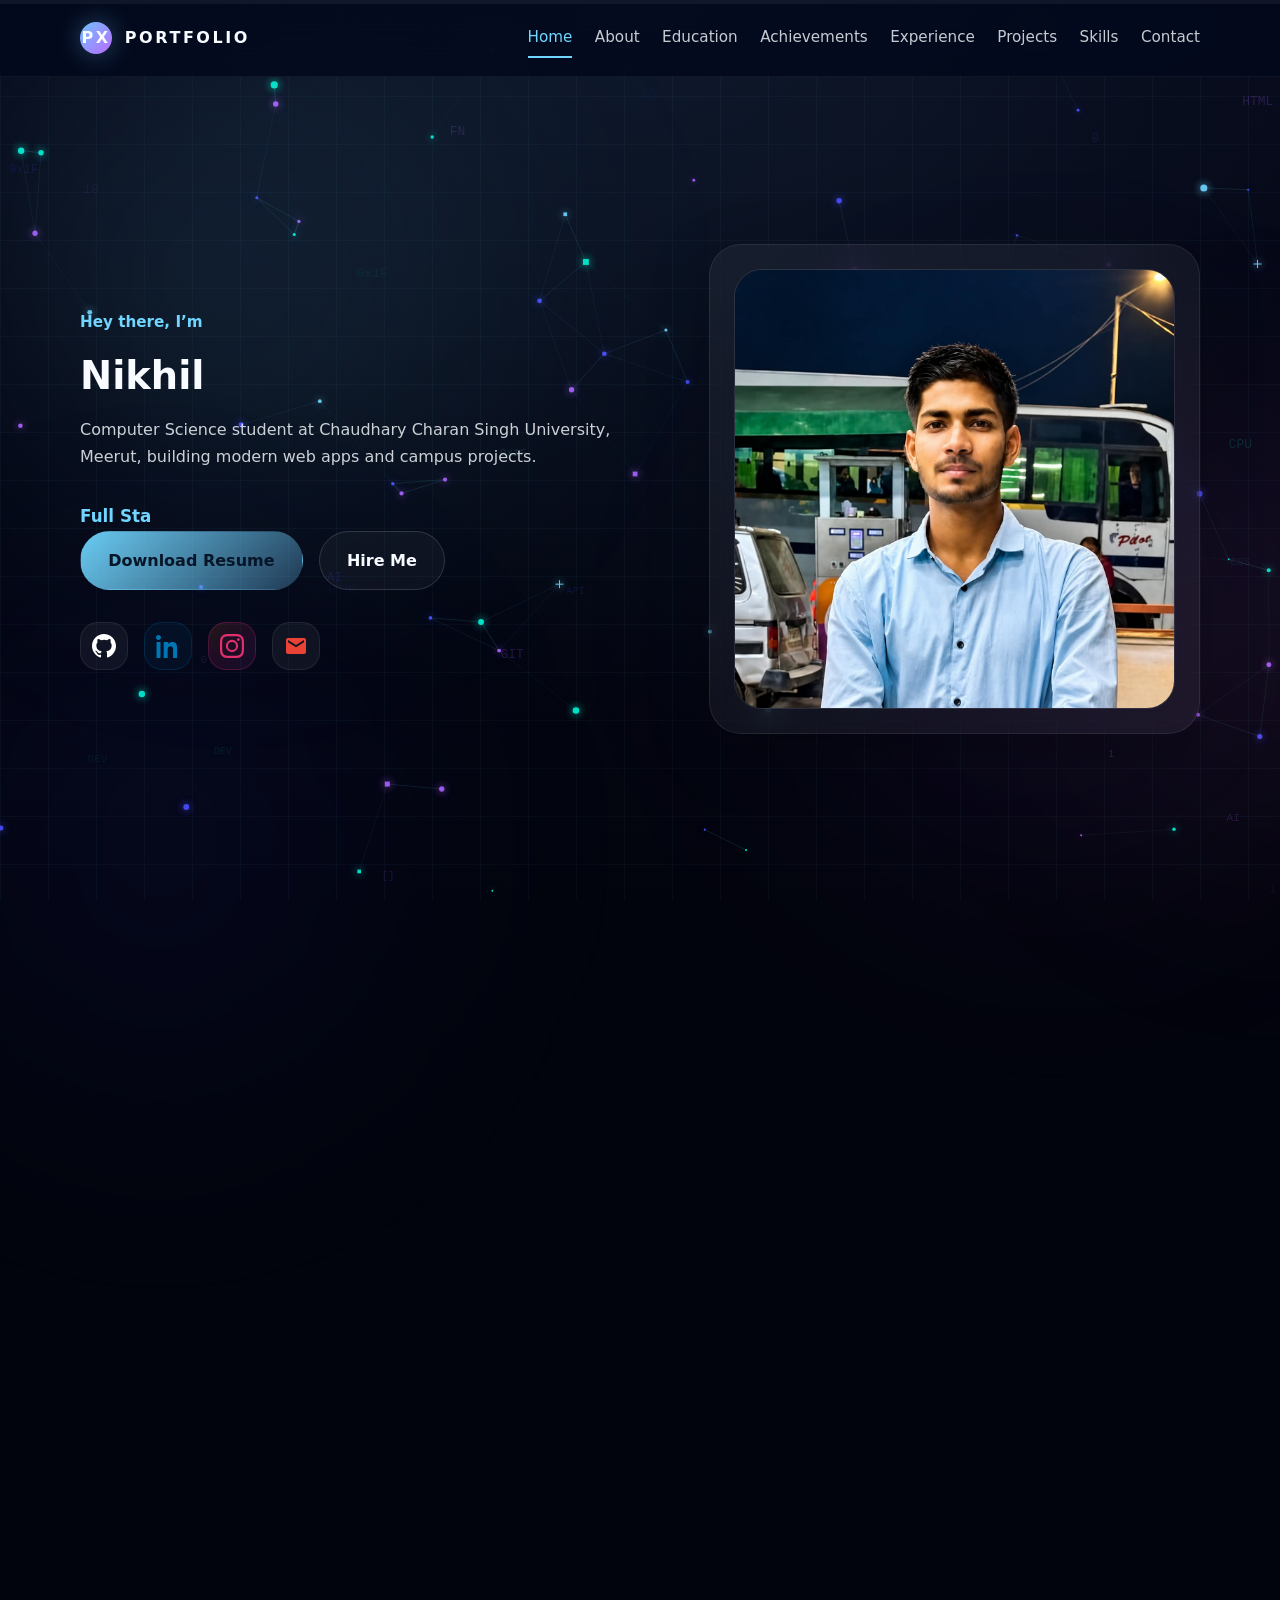
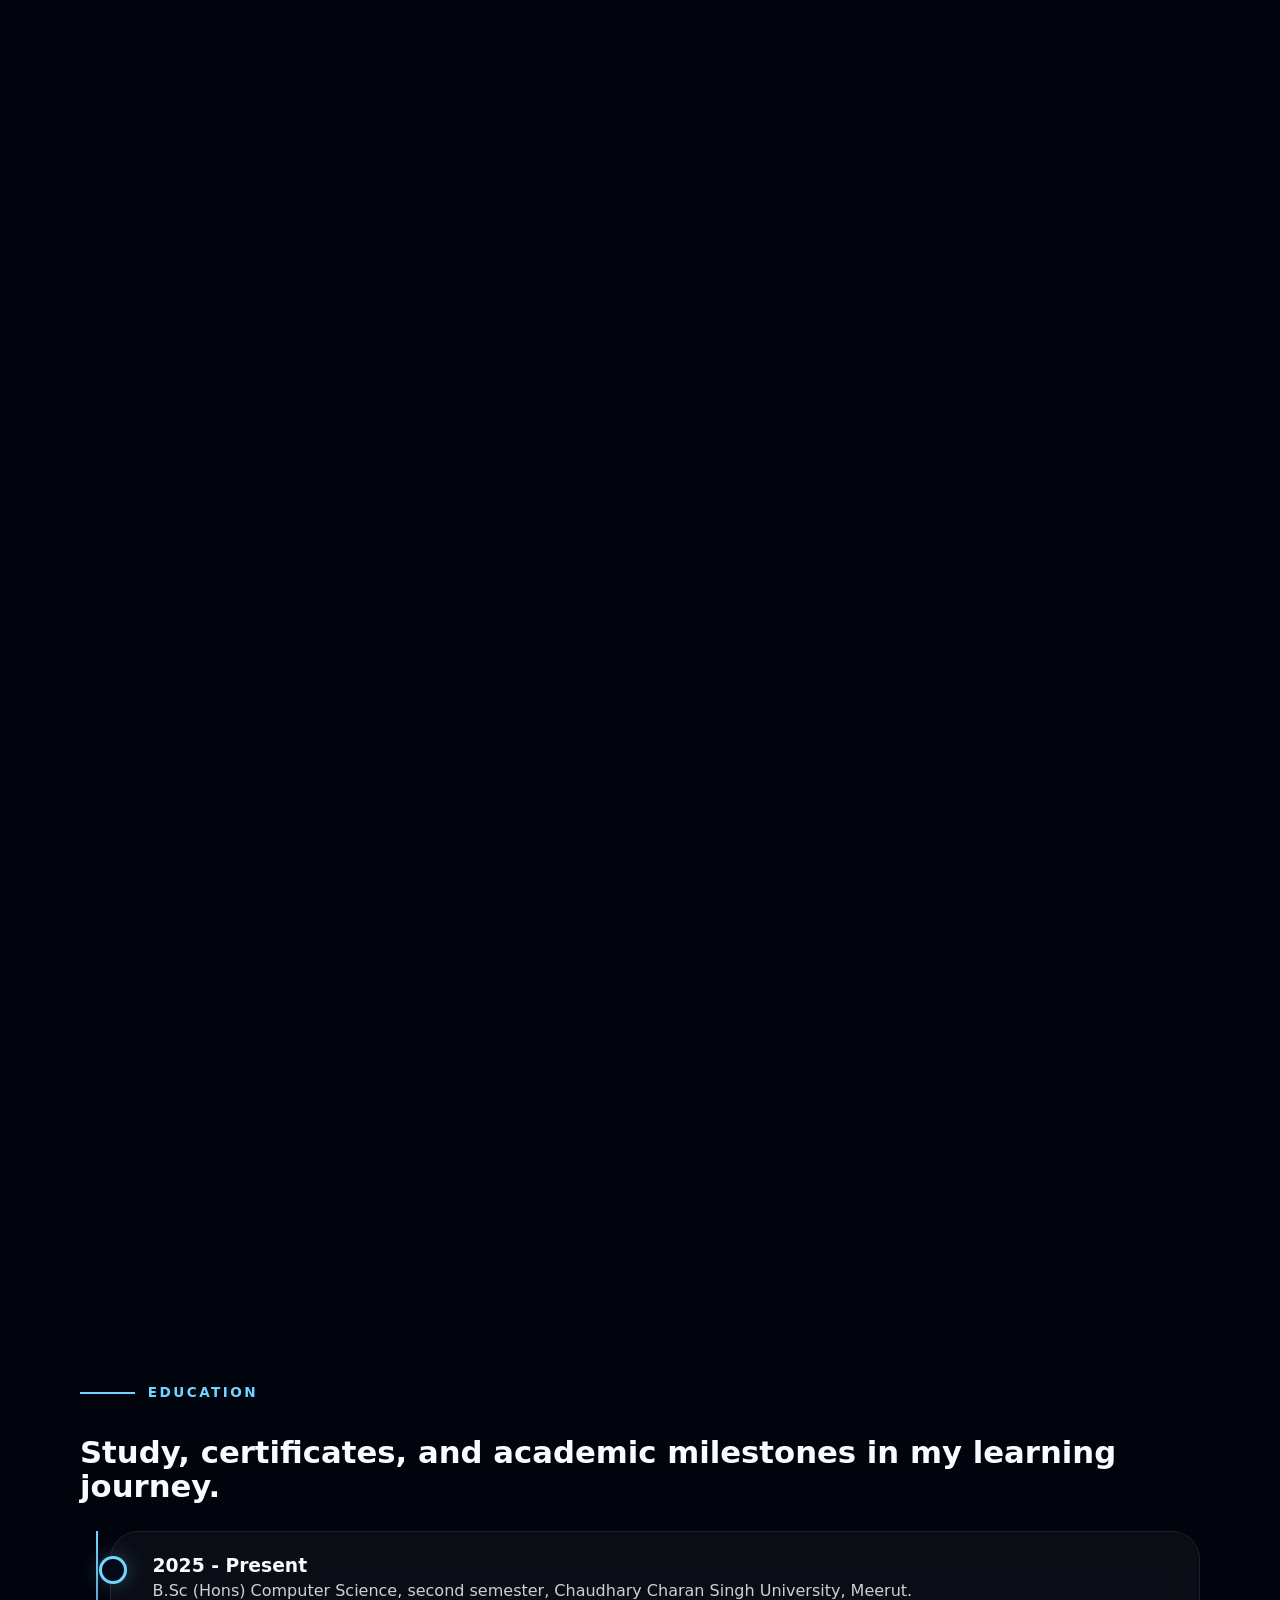
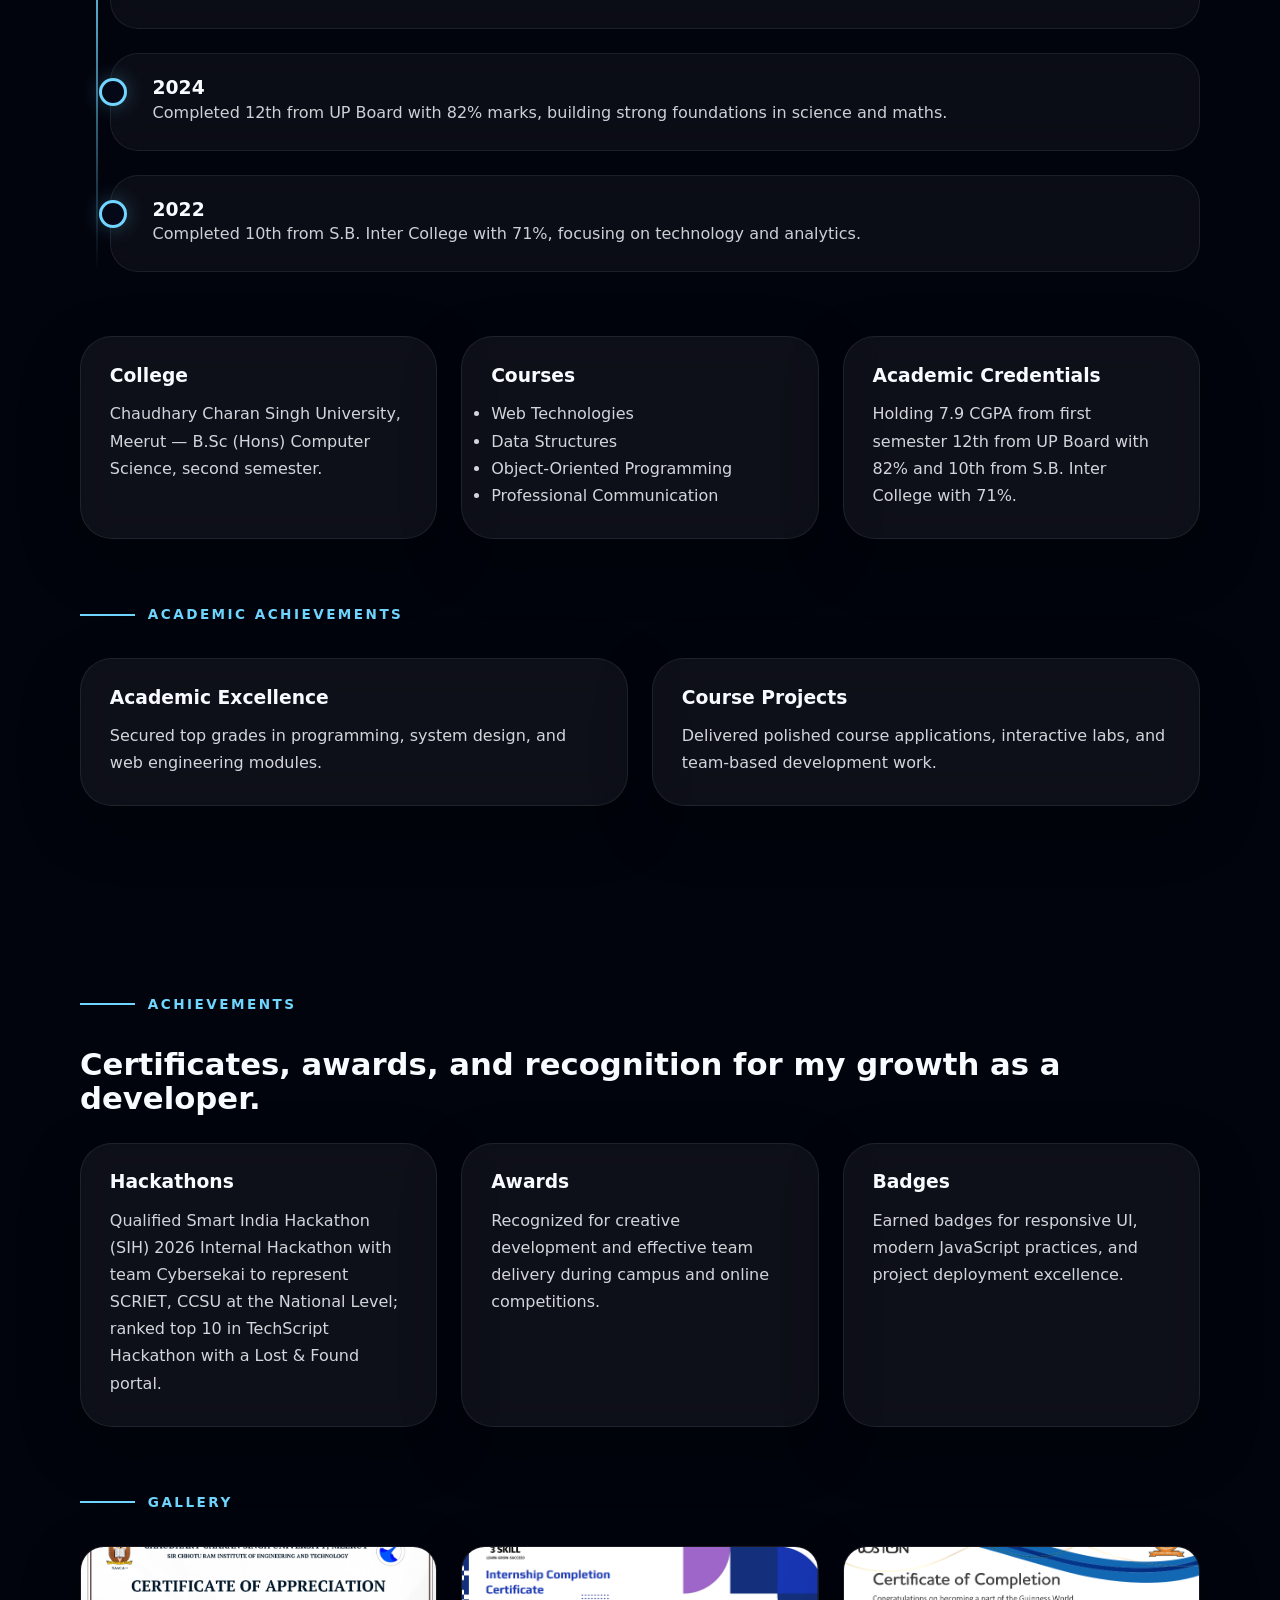
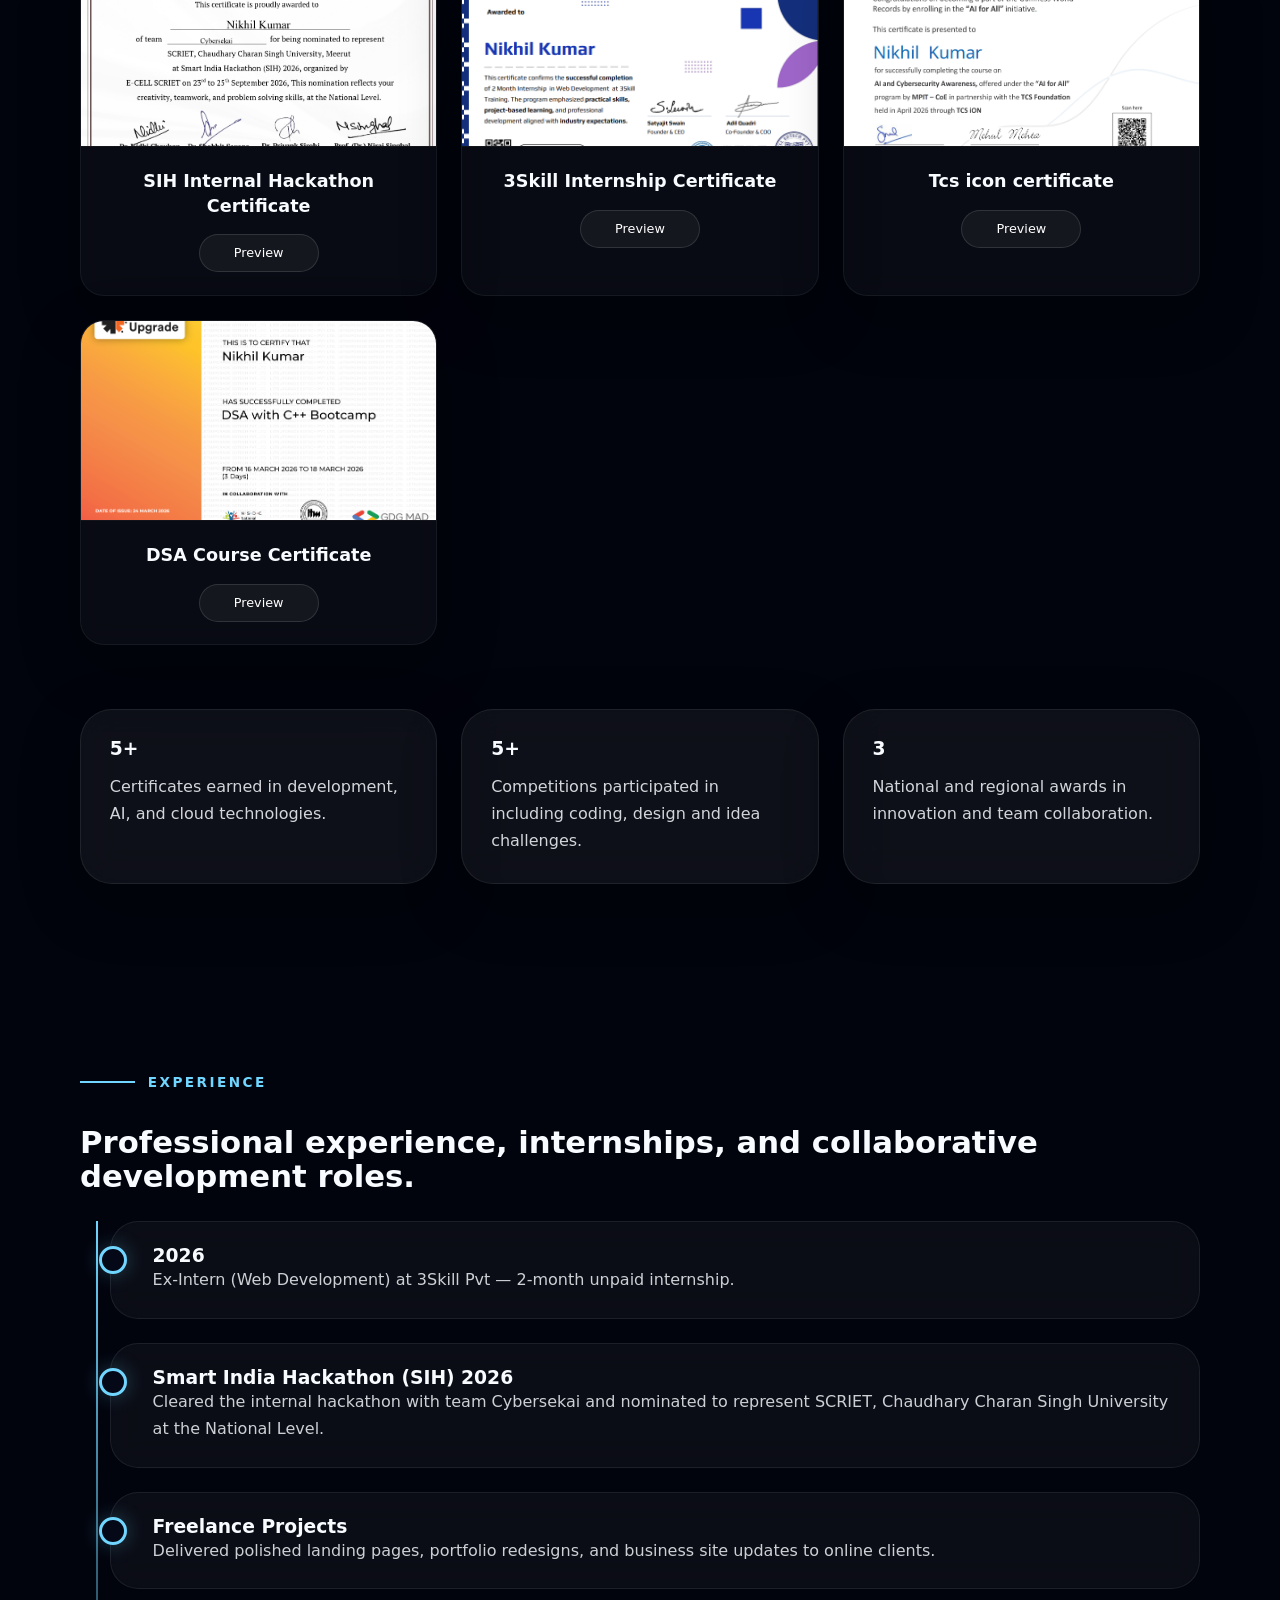
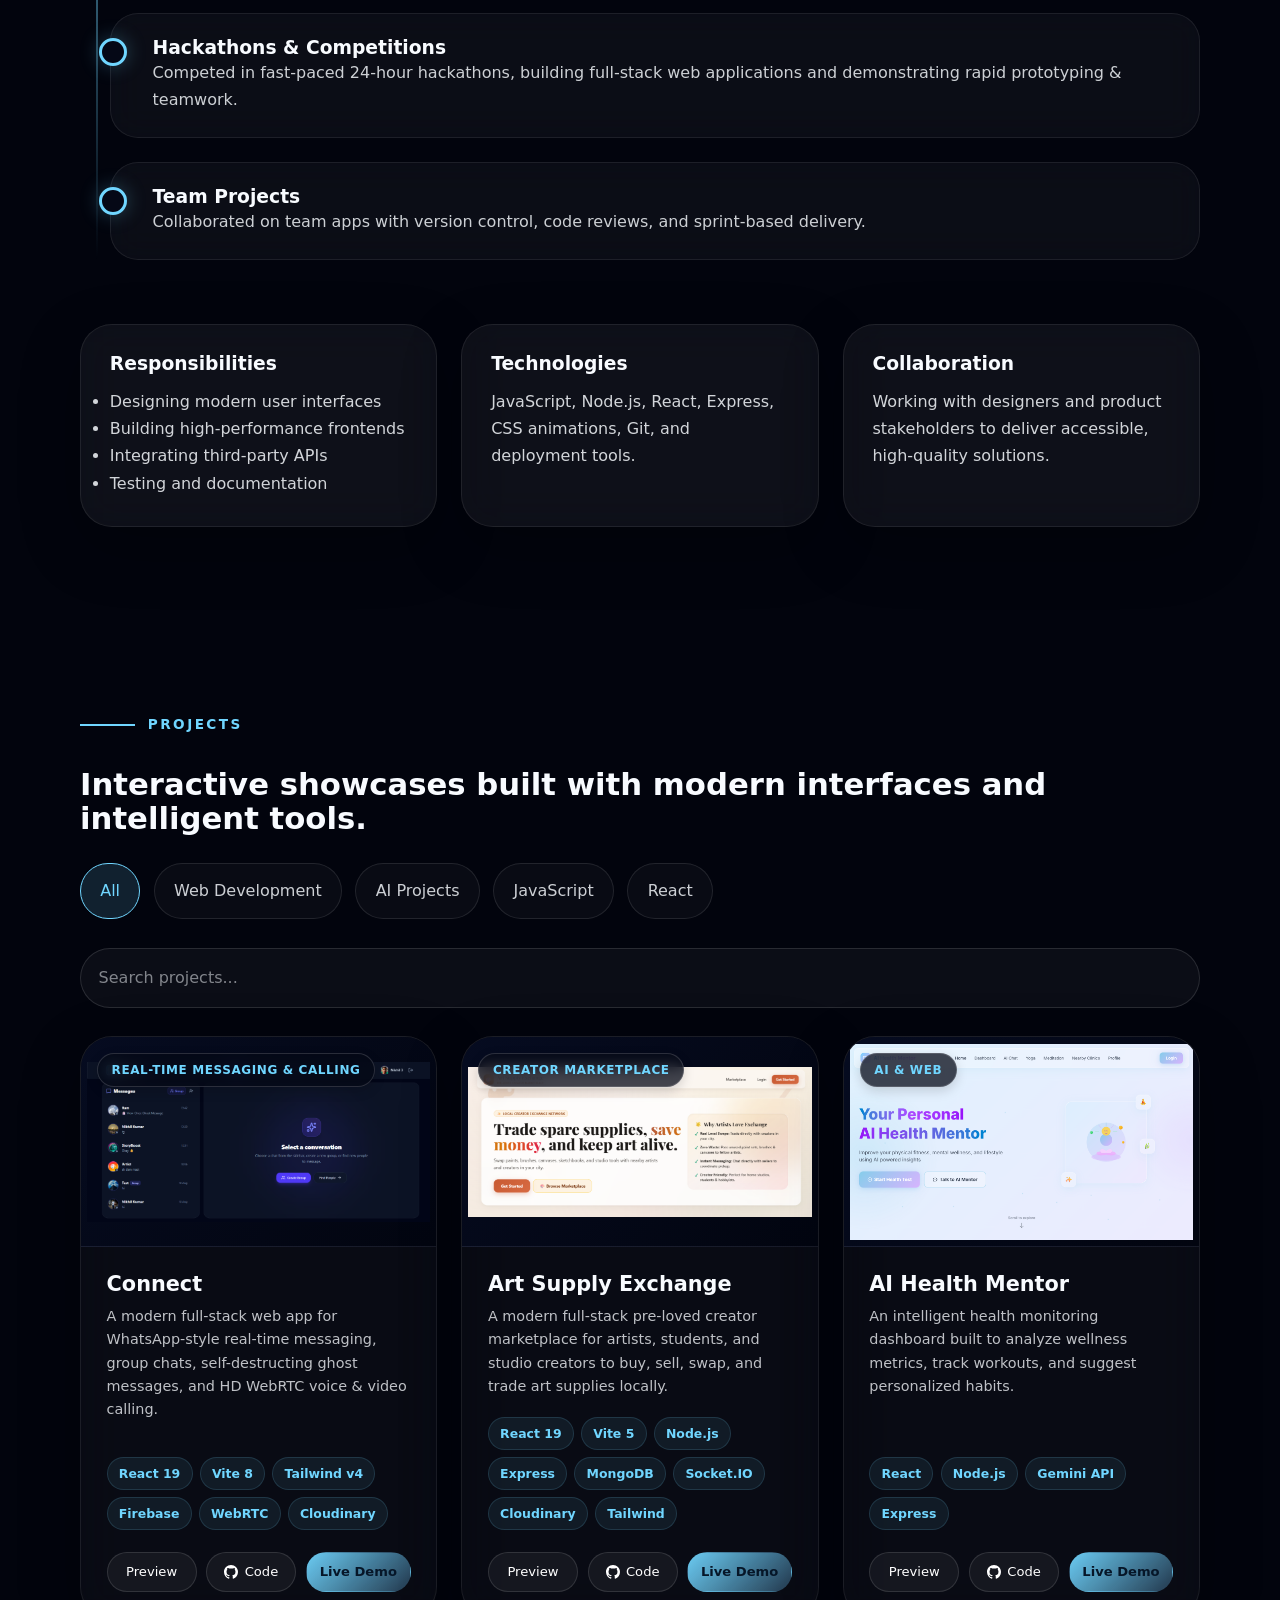
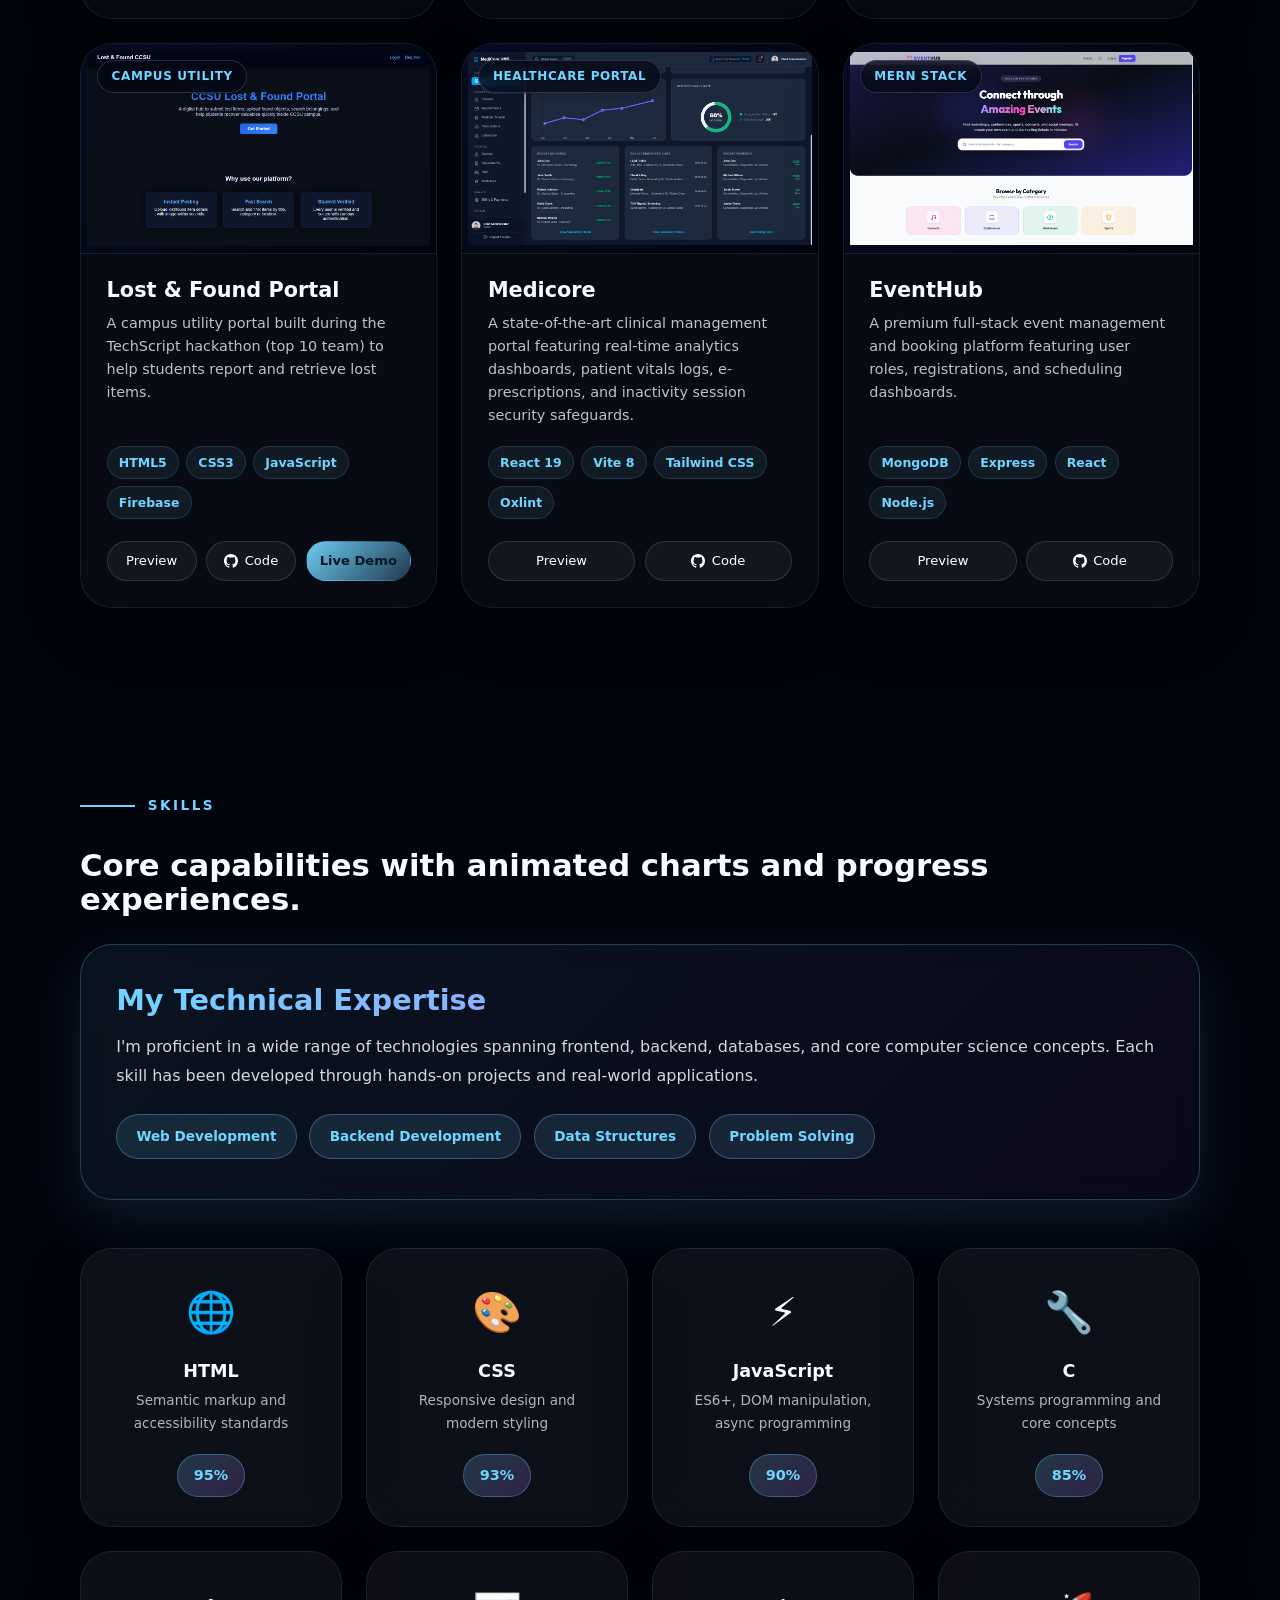
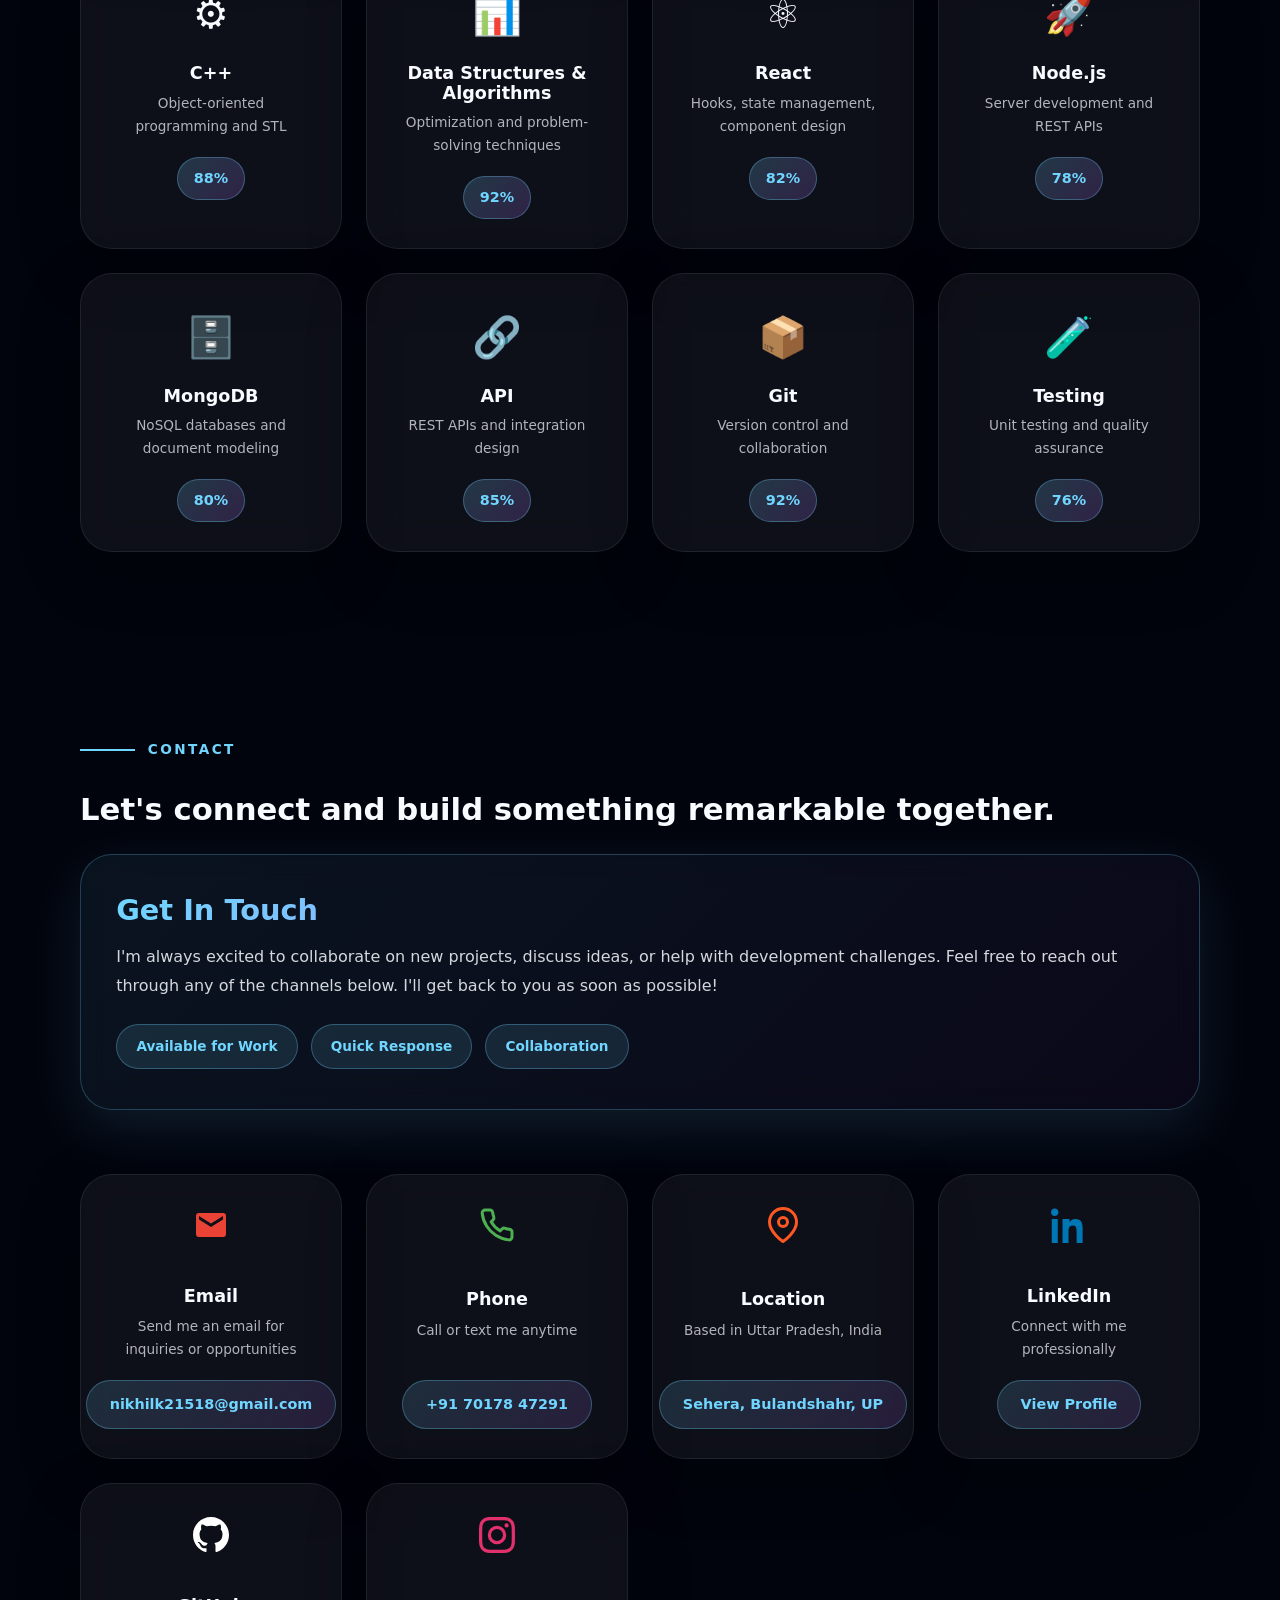
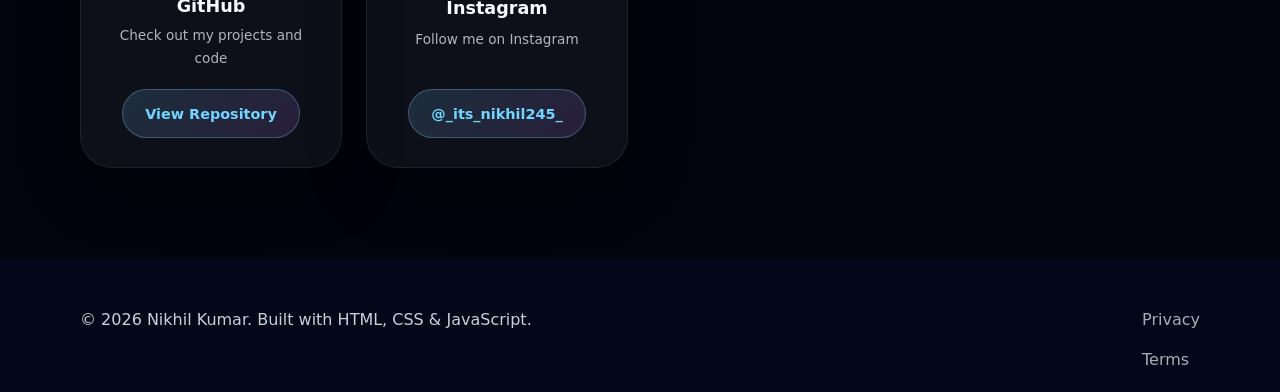
==== commit ac8c3692: "Update profile photo, resume, and add SIH 2026 hackathon achievements" ====
--- a/index.html
+++ b/index.html
@@ -52,7 +52,7 @@
             web apps and campus projects.</p>
           <div class="typewriter"></div>
           <div class="hero-buttons">
-            <a href="assets/Nikhil Kumar (3).pdf" class="btn" download>Download Resume</a>
+            <a href="assets/Resume (2.0).pdf" class="btn" download>Download Resume</a>
             <a href="#contact" class="btn-secondary">Hire Me</a>
           </div>
           <div class="hero-socials">
@@ -87,7 +87,7 @@
         </div>
         <div class="hero-image reveal">
           <div class="hero-card">
-            <img src="images/profile.webp" alt="Profile" loading="lazy" />
+            <img src="images/profile photo.jpeg" alt="Profile" loading="lazy" />
           </div>
         </div>
       </div>
@@ -138,6 +138,10 @@
       <div class="timeline">
         <article class="timeline-item">
           <h3>2026</h3>
+          <p>Qualified Smart India Hackathon (SIH) 2026 Internal Hackathon — nominated with team Cybersekai to represent SCRIET, CCSU at the National Level.</p>
+        </article>
+        <article class="timeline-item">
+          <h3>2026</h3>
           <p>Ex-Intern (Web Development) at 3Skill Pvt — 2-month unpaid internship.</p>
         </article>
         <article class="timeline-item">
@@ -235,7 +239,7 @@
       <div class="cards-grid">
         <div class="card">
           <h3>Hackathons</h3>
-          <p>Participated in 2+ hackathons, including TechScript where my team ranked top 10 with a Lost & Found portal.
+          <p>Qualified Smart India Hackathon (SIH) 2026 Internal Hackathon with team Cybersekai to represent SCRIET, CCSU at the National Level; ranked top 10 in TechScript Hackathon with a Lost & Found portal.
           </p>
         </div>
         <div class="card">
@@ -252,6 +256,17 @@
       <div class="certificate-grid">
         <div class="certificate-card">
           <div class="certificate-image-wrapper">
+            <img src="images/Sih certificate_page-0001.jpg" alt="Smart India Hackathon Internal Hackathon Certificate" loading="lazy" />
+          </div>
+          <div class="certificate-content">
+            <h3>SIH Internal Hackathon Certificate</h3>
+            <button class="btn-outline preview-btn" data-certificate="images/Sih certificate_page-0001.jpg"
+              data-src="images/Sih certificate_page-0001.jpg"
+              data-title="Smart India Hackathon (SIH) 2026 - Certificate of Appreciation">Preview</button>
+          </div>
+        </div>
+        <div class="certificate-card">
+          <div class="certificate-image-wrapper">
             <img src="images/3Skill_Pvt.png" alt="Internship Certificate" loading="lazy" />
           </div>
           <div class="certificate-content">
@@ -272,7 +287,8 @@
         </div>
         <div class="certificate-card">
           <div class="certificate-image-wrapper">
-            <img src="images/DSA certification.pdf - Google Chrome 6_6_2026 10_19_38 PM.png" alt="Certificate 2" loading="lazy" />
+            <img src="images/DSA certification.pdf - Google Chrome 6_6_2026 10_19_38 PM.png" alt="Certificate 2"
+              loading="lazy" />
           </div>
           <div class="certificate-content">
             <h3>DSA Course Certificate</h3>
@@ -309,12 +325,16 @@
           <p>Ex-Intern (Web Development) at 3Skill Pvt — 2-month unpaid internship.</p>
         </article>
         <article class="timeline-item">
+          <h3>Smart India Hackathon (SIH) 2026</h3>
+          <p>Cleared the internal hackathon with team Cybersekai and nominated to represent SCRIET, Chaudhary Charan Singh University at the National Level.</p>
+        </article>
+        <article class="timeline-item">
           <h3>Freelance Projects</h3>
           <p>Delivered polished landing pages, portfolio redesigns, and business site updates to online clients.</p>
         </article>
         <article class="timeline-item">
-          <h3>Hackathon</h3>
-          <p>Developed a full-stack application within 24 hours, showcasing problem-solving and teamwork skills.</p>
+          <h3>Hackathons & Competitions</h3>
+          <p>Competed in fast-paced 24-hour hackathons, building full-stack web applications and demonstrating rapid prototyping & teamwork.</p>
         </article>
         <article class="timeline-item">
           <h3>Team Projects</h3>
@@ -358,14 +378,17 @@
         <input id="project-search" type="search" placeholder="Search projects..." aria-label="Search projects" />
       </div>
       <div class="project-grid">
-        <article class="project-card" data-categories="web development,react,javascript" data-title="Connect Real-Time Chat & WebRTC Video Calling App">
+        <article class="project-card" data-categories="web development,react,javascript"
+          data-title="Connect Real-Time Chat & WebRTC Video Calling App">
           <div class="project-image-container">
-            <img src="images/connect-chat.png" alt="Connect - Real-Time Chat & WebRTC Video Calling App" loading="lazy" />
+            <img src="images/connect-chat.png" alt="Connect - Real-Time Chat & WebRTC Video Calling App"
+              loading="lazy" />
             <span class="project-category-tag">Real-Time Messaging & Calling</span>
           </div>
           <div class="project-content">
             <h3>Connect</h3>
-            <p class="project-description">A modern full-stack web app for WhatsApp-style real-time messaging, group chats, self-destructing ghost messages, and HD WebRTC voice & video calling.</p>
+            <p class="project-description">A modern full-stack web app for WhatsApp-style real-time messaging, group
+              chats, self-destructing ghost messages, and HD WebRTC voice & video calling.</p>
             <div class="project-tech-stack">
               <span class="tech-badge">React 19</span>
               <span class="tech-badge">Vite 8</span>
@@ -375,24 +398,31 @@
               <span class="tech-badge">Cloudinary</span>
             </div>
             <div class="project-actions">
-              <button class="btn-outline preview-btn" data-src="images/connect-chat.png" data-title="Connect - Real-Time Chat & WebRTC Calling App">Preview</button>
-              <a href="https://github.com/nikhilk2151/messaging-app" class="btn-outline" aria-label="View on GitHub" target="_blank" rel="noreferrer">
+              <button class="btn-outline preview-btn" data-src="images/connect-chat.png"
+                data-title="Connect - Real-Time Chat & WebRTC Calling App">Preview</button>
+              <a href="https://github.com/nikhilk2151/messaging-app" class="btn-outline" aria-label="View on GitHub"
+                target="_blank" rel="noreferrer">
                 <svg viewBox="0 0 24 24" width="14" height="14" fill="currentColor" aria-hidden="true">
-                  <path d="M12 0C5.372 0 0 5.373 0 12c0 5.303 3.438 9.799 8.205 11.387.6.111.82-.261.82-.58 0-.286-.011-1.041-.017-2.045-3.338.726-4.042-1.609-4.042-1.609-.546-1.387-1.333-1.757-1.333-1.757-1.091-.746.083-.731.083-.731 1.205.085 1.84 1.237 1.84 1.237 1.073 1.84 2.815 1.309 3.502 1.001.108-.78.421-1.309.766-1.61-2.665-.303-5.467-1.333-5.467-5.93 0-1.31.469-2.381 1.236-3.221-.124-.303-.536-1.523.117-3.176 0 0 1.008-.323 3.301 1.23a11.53 11.53 0 0 1 3.005-.404 11.52 11.52 0 0 1 3.005.404c2.292-1.553 3.299-1.23 3.299-1.23.654 1.653.242 2.873.118 3.176.768.84 1.235 1.911 1.235 3.221 0 4.609-2.804 5.624-5.476 5.92.432.372.816 1.102.816 2.222 0 1.605-.015 2.898-.015 3.293 0 .322.218.697.825.579C20.565 21.796 24 17.302 24 12c0-6.627-5.373-12-12-12Z" />
+                  <path
+                    d="M12 0C5.372 0 0 5.373 0 12c0 5.303 3.438 9.799 8.205 11.387.6.111.82-.261.82-.58 0-.286-.011-1.041-.017-2.045-3.338.726-4.042-1.609-4.042-1.609-.546-1.387-1.333-1.757-1.333-1.757-1.091-.746.083-.731.083-.731 1.205.085 1.84 1.237 1.84 1.237 1.073 1.84 2.815 1.309 3.502 1.001.108-.78.421-1.309.766-1.61-2.665-.303-5.467-1.333-5.467-5.93 0-1.31.469-2.381 1.236-3.221-.124-.303-.536-1.523.117-3.176 0 0 1.008-.323 3.301 1.23a11.53 11.53 0 0 1 3.005-.404 11.52 11.52 0 0 1 3.005.404c2.292-1.553 3.299-1.23 3.299-1.23.654 1.653.242 2.873.118 3.176.768.84 1.235 1.911 1.235 3.221 0 4.609-2.804 5.624-5.476 5.92.432.372.816 1.102.816 2.222 0 1.605-.015 2.898-.015 3.293 0 .322.218.697.825.579C20.565 21.796 24 17.302 24 12c0-6.627-5.373-12-12-12Z" />
                 </svg>Code
               </a>
-              <a href="https://messaging-app-jade-rho.vercel.app/" class="btn" target="_blank" rel="noreferrer">Live Demo</a>
-            </div>
-          </div>
-        </article>
-        <article class="project-card" data-categories="web development,react,javascript" data-title="Art Supply Exchange">
+              <a href="https://messaging-app-jade-rho.vercel.app/" class="btn" target="_blank" rel="noreferrer">Live
+                Demo</a>
+            </div>
+          </div>
+        </article>
+        <article class="project-card" data-categories="web development,react,javascript"
+          data-title="Art Supply Exchange">
           <div class="project-image-container">
-            <img src="images/art-supply-exchange.png" alt="Art Supply Exchange - Pre-Loved Creator Marketplace" loading="lazy" />
+            <img src="images/art-supply-exchange.png" alt="Art Supply Exchange - Pre-Loved Creator Marketplace"
+              loading="lazy" />
             <span class="project-category-tag">Creator Marketplace</span>
           </div>
           <div class="project-content">
             <h3>Art Supply Exchange</h3>
-            <p class="project-description">A modern full-stack pre-loved creator marketplace for artists, students, and studio creators to buy, sell, swap, and trade art supplies locally.</p>
+            <p class="project-description">A modern full-stack pre-loved creator marketplace for artists, students, and
+              studio creators to buy, sell, swap, and trade art supplies locally.</p>
             <div class="project-tech-stack">
               <span class="tech-badge">React 19</span>
               <span class="tech-badge">Vite 5</span>
@@ -404,24 +434,30 @@
               <span class="tech-badge">Tailwind</span>
             </div>
             <div class="project-actions">
-              <button class="btn-outline preview-btn" data-src="images/art-supply-exchange.png" data-title="Art Supply Exchange">Preview</button>
-              <a href="https://github.com/nikhilk2151/-Art-Supply-Exchange" class="btn-outline" aria-label="View on GitHub" target="_blank" rel="noreferrer">
+              <button class="btn-outline preview-btn" data-src="images/art-supply-exchange.png"
+                data-title="Art Supply Exchange">Preview</button>
+              <a href="https://github.com/nikhilk2151/-Art-Supply-Exchange" class="btn-outline"
+                aria-label="View on GitHub" target="_blank" rel="noreferrer">
                 <svg viewBox="0 0 24 24" width="14" height="14" fill="currentColor" aria-hidden="true">
-                  <path d="M12 0C5.372 0 0 5.373 0 12c0 5.303 3.438 9.799 8.205 11.387.6.111.82-.261.82-.58 0-.286-.011-1.041-.017-2.045-3.338.726-4.042-1.609-4.042-1.609-.546-1.387-1.333-1.757-1.333-1.757-1.091-.746.083-.731.083-.731 1.205.085 1.84 1.237 1.84 1.237 1.073 1.84 2.815 1.309 3.502 1.001.108-.78.421-1.309.766-1.61-2.665-.303-5.467-1.333-5.467-5.93 0-1.31.469-2.381 1.236-3.221-.124-.303-.536-1.523.117-3.176 0 0 1.008-.323 3.301 1.23a11.53 11.53 0 0 1 3.005-.404 11.52 11.52 0 0 1 3.005.404c2.292-1.553 3.299-1.23 3.299-1.23.654 1.653.242 2.873.118 3.176.768.84 1.235 1.911 1.235 3.221 0 4.609-2.804 5.624-5.476 5.92.432.372.816 1.102.816 2.222 0 1.605-.015 2.898-.015 3.293 0 .322.218.697.825.579C20.565 21.796 24 17.302 24 12c0-6.627-5.373-12-12-12Z" />
+                  <path
+                    d="M12 0C5.372 0 0 5.373 0 12c0 5.303 3.438 9.799 8.205 11.387.6.111.82-.261.82-.58 0-.286-.011-1.041-.017-2.045-3.338.726-4.042-1.609-4.042-1.609-.546-1.387-1.333-1.757-1.333-1.757-1.091-.746.083-.731.083-.731 1.205.085 1.84 1.237 1.84 1.237 1.073 1.84 2.815 1.309 3.502 1.001.108-.78.421-1.309.766-1.61-2.665-.303-5.467-1.333-5.467-5.93 0-1.31.469-2.381 1.236-3.221-.124-.303-.536-1.523.117-3.176 0 0 1.008-.323 3.301 1.23a11.53 11.53 0 0 1 3.005-.404 11.52 11.52 0 0 1 3.005.404c2.292-1.553 3.299-1.23 3.299-1.23.654 1.653.242 2.873.118 3.176.768.84 1.235 1.911 1.235 3.221 0 4.609-2.804 5.624-5.476 5.92.432.372.816 1.102.816 2.222 0 1.605-.015 2.898-.015 3.293 0 .322.218.697.825.579C20.565 21.796 24 17.302 24 12c0-6.627-5.373-12-12-12Z" />
                 </svg>Code
               </a>
-              <a href="https://art-supply-exchange.onrender.com" class="btn" target="_blank" rel="noreferrer">Live Demo</a>
-            </div>
-          </div>
-        </article>
-        <article class="project-card" data-categories="web development,ai projects,javascript" data-title="AI Dashboard">
+              <a href="https://art-supply-exchange.onrender.com" class="btn" target="_blank" rel="noreferrer">Live
+                Demo</a>
+            </div>
+          </div>
+        </article>
+        <article class="project-card" data-categories="web development,ai projects,javascript"
+          data-title="AI Dashboard">
           <div class="project-image-container">
             <img src="images/project1.png" alt="AI Health Mentor" loading="lazy" />
             <span class="project-category-tag">AI & Web</span>
           </div>
           <div class="project-content">
             <h3>AI Health Mentor</h3>
-            <p class="project-description">An intelligent health monitoring dashboard built to analyze wellness metrics, track workouts, and suggest personalized habits.</p>
+            <p class="project-description">An intelligent health monitoring dashboard built to analyze wellness metrics,
+              track workouts, and suggest personalized habits.</p>
             <div class="project-tech-stack">
               <span class="tech-badge">React</span>
               <span class="tech-badge">Node.js</span>
@@ -429,7 +465,8 @@
               <span class="tech-badge">Express</span>
             </div>
             <div class="project-actions">
-              <button class="btn-outline preview-btn" data-src="images/project1.png" data-title="AI Health Mentor">Preview</button>
+              <button class="btn-outline preview-btn" data-src="images/project1.png"
+                data-title="AI Health Mentor">Preview</button>
               <a href="https://github.com/nikhilk2151/AI-Health-Monitor-App" class="btn-outline"
                 aria-label="View on GitHub" target="_blank" rel="noreferrer">
                 <svg viewBox="0 0 24 24" width="14" height="14" fill="currentColor" aria-hidden="true">
@@ -448,7 +485,8 @@
           </div>
           <div class="project-content">
             <h3>Lost & Found Portal</h3>
-            <p class="project-description">A campus utility portal built during the TechScript hackathon (top 10 team) to help students report and retrieve lost items.</p>
+            <p class="project-description">A campus utility portal built during the TechScript hackathon (top 10 team)
+              to help students report and retrieve lost items.</p>
             <div class="project-tech-stack">
               <span class="tech-badge">HTML5</span>
               <span class="tech-badge">CSS3</span>
@@ -456,7 +494,8 @@
               <span class="tech-badge">Firebase</span>
             </div>
             <div class="project-actions">
-              <button class="btn-outline preview-btn" data-src="images/project2.png" data-title="Lost & Found Portal">Preview</button>
+              <button class="btn-outline preview-btn" data-src="images/project2.png"
+                data-title="Lost & Found Portal">Preview</button>
               <a href="https://github.com/nikhilk2151/lost-found-app" class="btn-outline" aria-label="View on GitHub"
                 target="_blank" rel="noreferrer">
                 <svg viewBox="0 0 24 24" width="14" height="14" fill="currentColor" aria-hidden="true">
@@ -468,14 +507,16 @@
             </div>
           </div>
         </article>
-        <article class="project-card" data-categories="web development,react" data-title="Medicore Hospital Management System">
+        <article class="project-card" data-categories="web development,react"
+          data-title="Medicore Hospital Management System">
           <div class="project-image-container">
             <img src="images/hospital-management-system.png" alt="Medicore Hospital Management System" loading="lazy" />
             <span class="project-category-tag">Healthcare Portal</span>
           </div>
           <div class="project-content">
             <h3>Medicore</h3>
-            <p class="project-description">A state-of-the-art clinical management portal featuring real-time analytics dashboards, patient vitals logs, e-prescriptions, and inactivity session security safeguards.</p>
+            <p class="project-description">A state-of-the-art clinical management portal featuring real-time analytics
+              dashboards, patient vitals logs, e-prescriptions, and inactivity session security safeguards.</p>
             <div class="project-tech-stack">
               <span class="tech-badge">React 19</span>
               <span class="tech-badge">Vite 8</span>
@@ -483,23 +524,28 @@
               <span class="tech-badge">Oxlint</span>
             </div>
             <div class="project-actions">
-              <button class="btn-outline preview-btn" data-src="images/hospital-management-system.png" data-title="Medicore Hospital Management System">Preview</button>
-              <a href="https://github.com/nikhilk2151/HOSPITAL-MANAGEMENT-SYSTEM-" class="btn-outline" aria-label="View on GitHub" target="_blank" rel="noreferrer">
+              <button class="btn-outline preview-btn" data-src="images/hospital-management-system.png"
+                data-title="Medicore Hospital Management System">Preview</button>
+              <a href="https://github.com/nikhilk2151/HOSPITAL-MANAGEMENT-SYSTEM-" class="btn-outline"
+                aria-label="View on GitHub" target="_blank" rel="noreferrer">
                 <svg viewBox="0 0 24 24" width="14" height="14" fill="currentColor" aria-hidden="true">
-                  <path d="M12 0C5.372 0 0 5.373 0 12c0 5.303 3.438 9.799 8.205 11.387.6.111.82-.261.82-.58 0-.286-.011-1.041-.017-2.045-3.338.726-4.042-1.609-4.042-1.609-.546-1.387-1.333-1.757-1.333-1.757-1.091-.746.083-.731.083-.731 1.205.085 1.84 1.237 1.84 1.237 1.073 1.84 2.815 1.309 3.502 1.001.108-.78.421-1.309.766-1.61-2.665-.303-5.467-1.333-5.467-5.93 0-1.31.469-2.381 1.236-3.221-.124-.303-.536-1.523.117-3.176 0 0 1.008-.323 3.301 1.23a11.53 11.53 0 0 1 3.005-.404 11.52 11.52 0 0 1 3.005.404c2.292-1.553 3.299-1.23 3.299-1.23.654 1.653.242 2.873.118 3.176.768.84 1.235 1.911 1.235 3.221 0 4.609-2.804 5.624-5.476 5.92.432.372.816 1.102.816 2.222 0 1.605-.015 2.898-.015 3.293 0 .322.218.697.825.579C20.565 21.796 24 17.302 24 12c0-6.627-5.373-12-12-12Z" />
+                  <path
+                    d="M12 0C5.372 0 0 5.373 0 12c0 5.303 3.438 9.799 8.205 11.387.6.111.82-.261.82-.58 0-.286-.011-1.041-.017-2.045-3.338.726-4.042-1.609-4.042-1.609-.546-1.387-1.333-1.757-1.333-1.757-1.091-.746.083-.731.083-.731 1.205.085 1.84 1.237 1.84 1.237 1.073 1.84 2.815 1.309 3.502 1.001.108-.78.421-1.309.766-1.61-2.665-.303-5.467-1.333-5.467-5.93 0-1.31.469-2.381 1.236-3.221-.124-.303-.536-1.523.117-3.176 0 0 1.008-.323 3.301 1.23a11.53 11.53 0 0 1 3.005-.404 11.52 11.52 0 0 1 3.005.404c2.292-1.553 3.299-1.23 3.299-1.23.654 1.653.242 2.873.118 3.176.768.84 1.235 1.911 1.235 3.221 0 4.609-2.804 5.624-5.476 5.92.432.372.816 1.102.816 2.222 0 1.605-.015 2.898-.015 3.293 0 .322.218.697.825.579C20.565 21.796 24 17.302 24 12c0-6.627-5.373-12-12-12Z" />
                 </svg>Code
               </a>
             </div>
           </div>
         </article>
-        <article class="project-card" data-categories="web development,react" data-title="EventHub MERN Event Management System">
+        <article class="project-card" data-categories="web development,react"
+          data-title="EventHub MERN Event Management System">
           <div class="project-image-container">
             <img src="images/EventHub.png" alt="EventHub - Premium MERN Event Management System" loading="lazy" />
             <span class="project-category-tag">MERN Stack</span>
           </div>
           <div class="project-content">
             <h3>EventHub</h3>
-            <p class="project-description">A premium full-stack event management and booking platform featuring user roles, registrations, and scheduling dashboards.</p>
+            <p class="project-description">A premium full-stack event management and booking platform featuring user
+              roles, registrations, and scheduling dashboards.</p>
             <div class="project-tech-stack">
               <span class="tech-badge">MongoDB</span>
               <span class="tech-badge">Express</span>
@@ -507,10 +553,13 @@
               <span class="tech-badge">Node.js</span>
             </div>
             <div class="project-actions">
-              <button class="btn-outline preview-btn" data-src="images/EventHub.png" data-title="EventHub">Preview</button>
-              <a href="https://github.com/nikhilk2151/Event-management" class="btn-outline" aria-label="View on GitHub" target="_blank" rel="noreferrer">
+              <button class="btn-outline preview-btn" data-src="images/EventHub.png"
+                data-title="EventHub">Preview</button>
+              <a href="https://github.com/nikhilk2151/Event-management" class="btn-outline" aria-label="View on GitHub"
+                target="_blank" rel="noreferrer">
                 <svg viewBox="0 0 24 24" width="14" height="14" fill="currentColor" aria-hidden="true">
-                  <path d="M12 0C5.372 0 0 5.373 0 12c0 5.303 3.438 9.799 8.205 11.387.6.111.82-.261.82-.58 0-.286-.011-1.041-.017-2.045-3.338.726-4.042-1.609-4.042-1.609-.546-1.387-1.333-1.757-1.333-1.757-1.091-.746.083-.731.083-.731 1.205.085 1.84 1.237 1.84 1.237 1.073 1.84 2.815 1.309 3.502 1.001.108-.78.421-1.309.766-1.61-2.665-.303-5.467-1.333-5.467-5.93 0-1.31.469-2.381 1.236-3.221-.124-.303-.536-1.523.117-3.176 0 0 1.008-.323 3.301 1.23a11.53 11.53 0 0 1 3.005-.404 11.52 11.52 0 0 1 3.005.404c2.292-1.553 3.299-1.23 3.299-1.23.654 1.653.242 2.873.118 3.176.768.84 1.235 1.911 1.235 3.221 0 4.609-2.804 5.624-5.476 5.92.432.372.816 1.102.816 2.222 0 1.605-.015 2.898-.015 3.293 0 .322.218.697.825.579C20.565 21.796 24 17.302 24 12c0-6.627-5.373-12-12-12Z" />
+                  <path
+                    d="M12 0C5.372 0 0 5.373 0 12c0 5.303 3.438 9.799 8.205 11.387.6.111.82-.261.82-.58 0-.286-.011-1.041-.017-2.045-3.338.726-4.042-1.609-4.042-1.609-.546-1.387-1.333-1.757-1.333-1.757-1.091-.746.083-.731.083-.731 1.205.085 1.84 1.237 1.84 1.237 1.073 1.84 2.815 1.309 3.502 1.001.108-.78.421-1.309.766-1.61-2.665-.303-5.467-1.333-5.467-5.93 0-1.31.469-2.381 1.236-3.221-.124-.303-.536-1.523.117-3.176 0 0 1.008-.323 3.301 1.23a11.53 11.53 0 0 1 3.005-.404 11.52 11.52 0 0 1 3.005.404c2.292-1.553 3.299-1.23 3.299-1.23.654 1.653.242 2.873.118 3.176.768.84 1.235 1.911 1.235 3.221 0 4.609-2.804 5.624-5.476 5.92.432.372.816 1.102.816 2.222 0 1.605-.015 2.898-.015 3.293 0 .322.218.697.825.579C20.565 21.796 24 17.302 24 12c0-6.627-5.373-12-12-12Z" />
                 </svg>Code
               </a>
             </div>
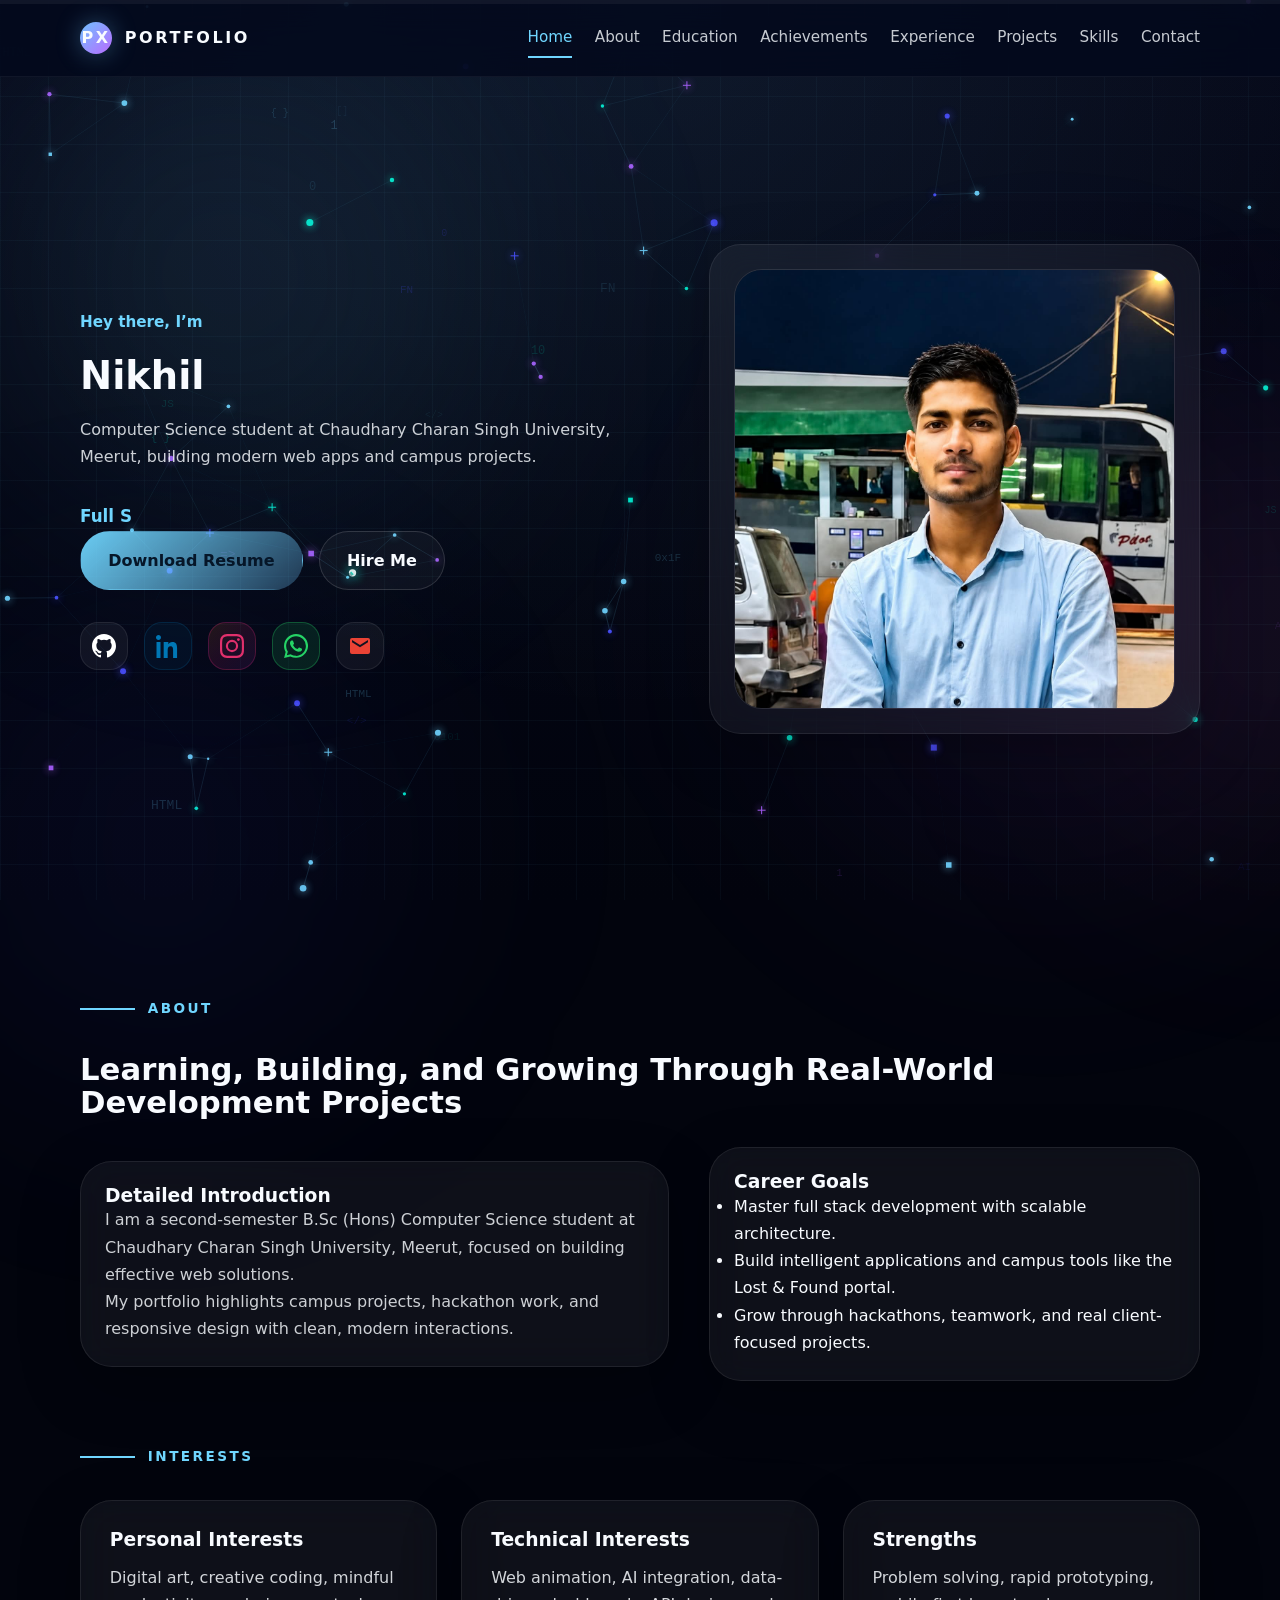
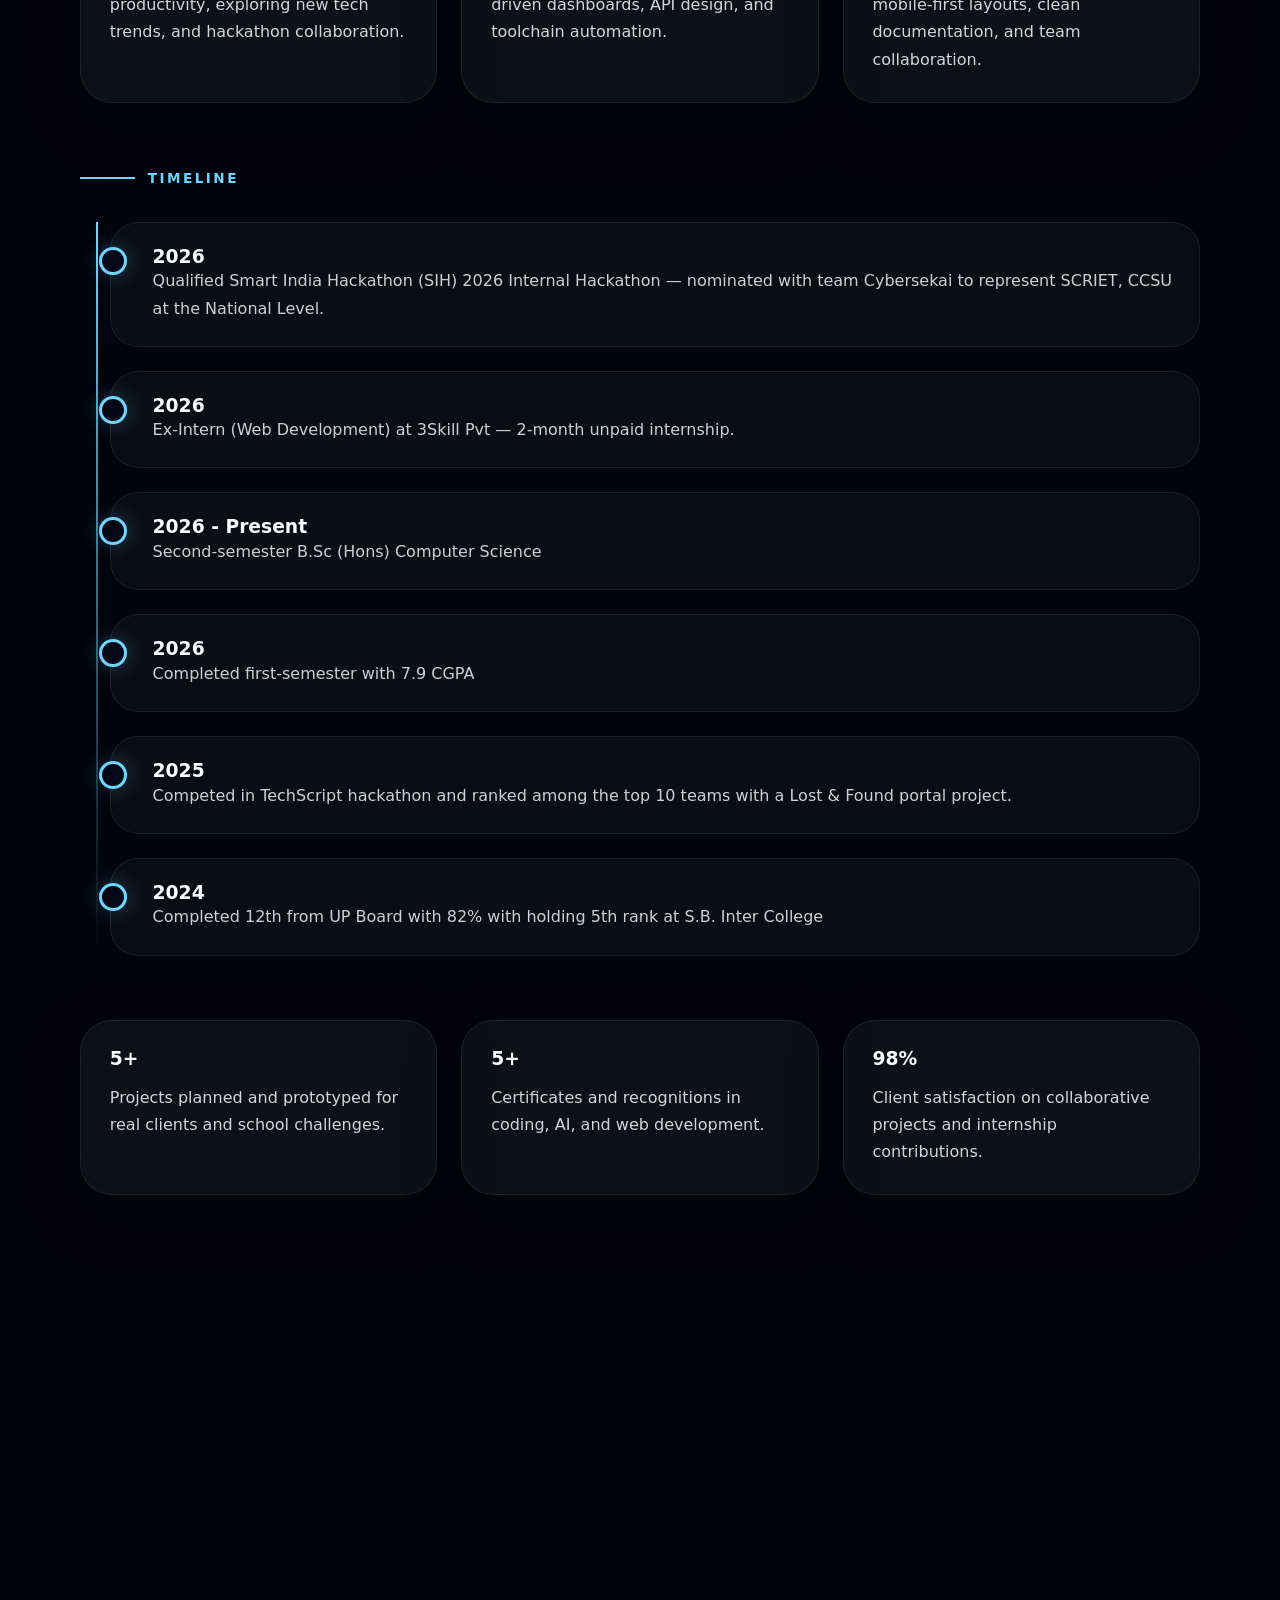
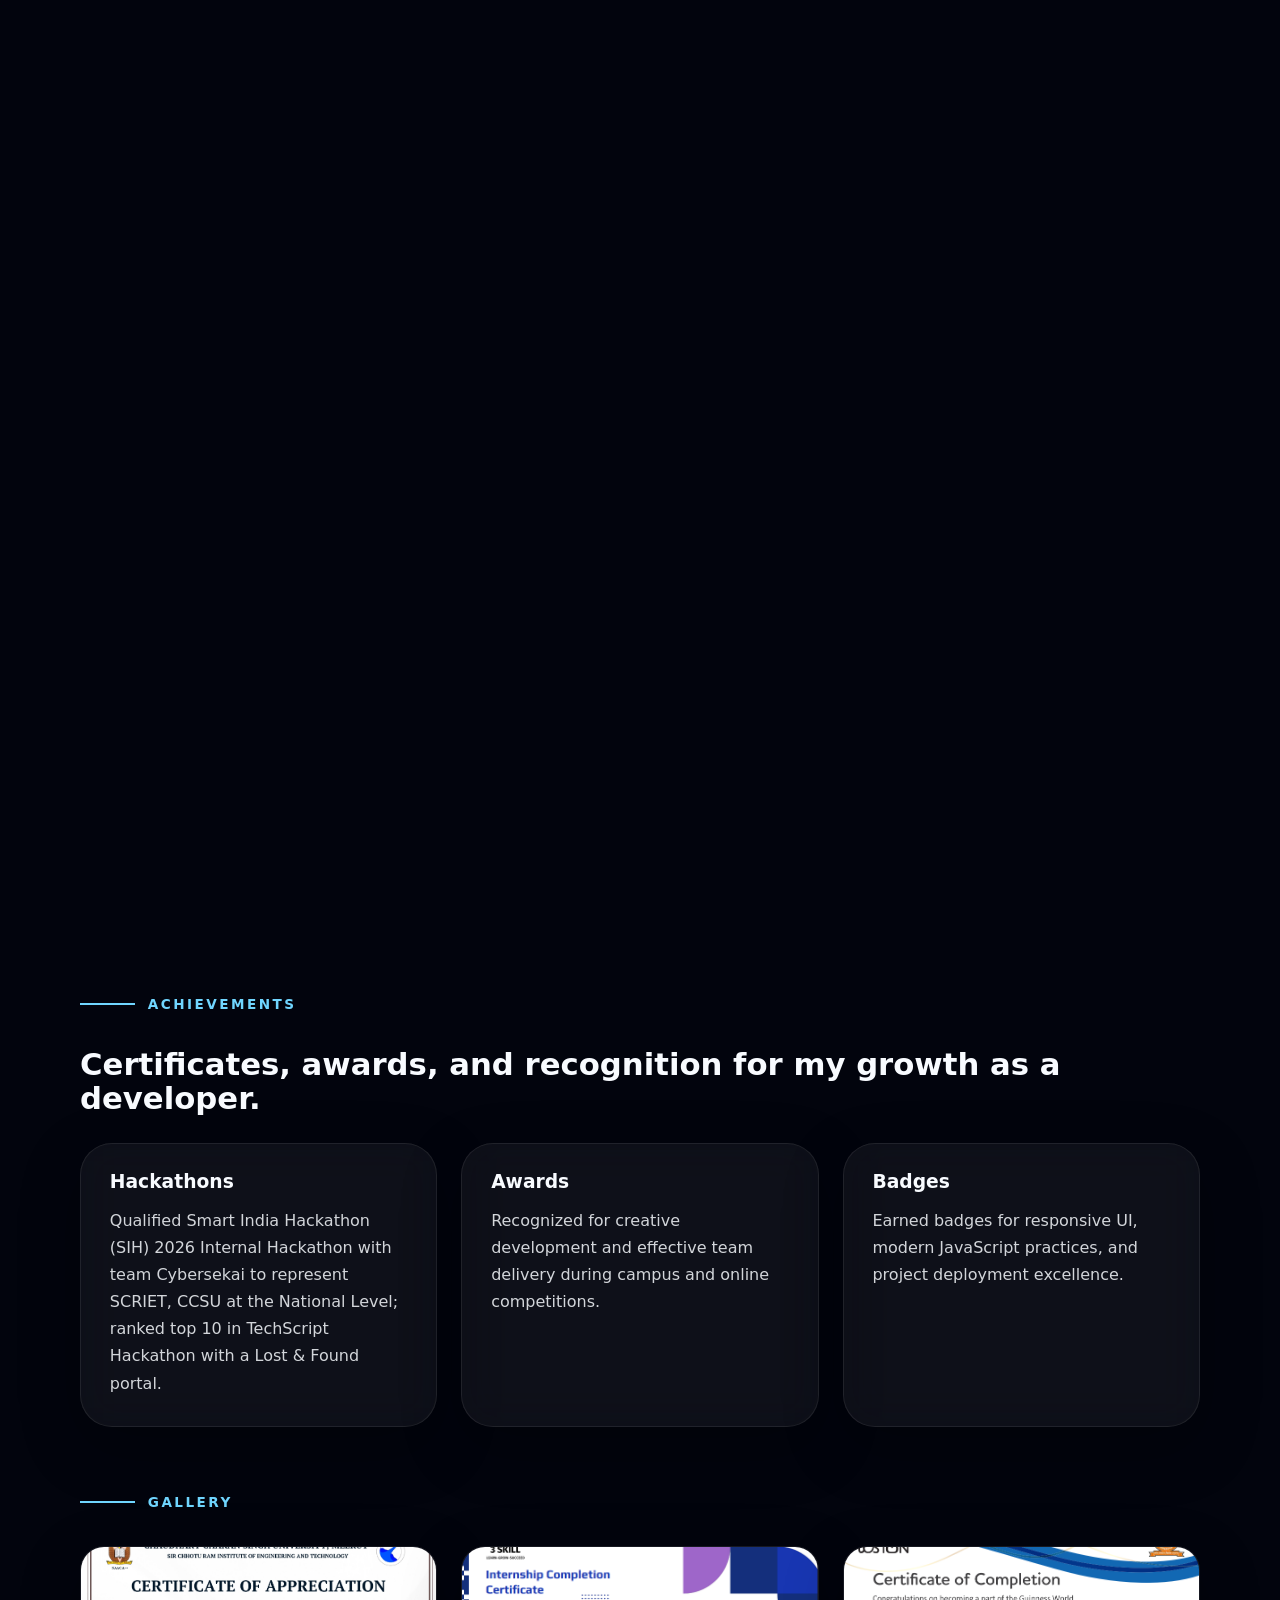
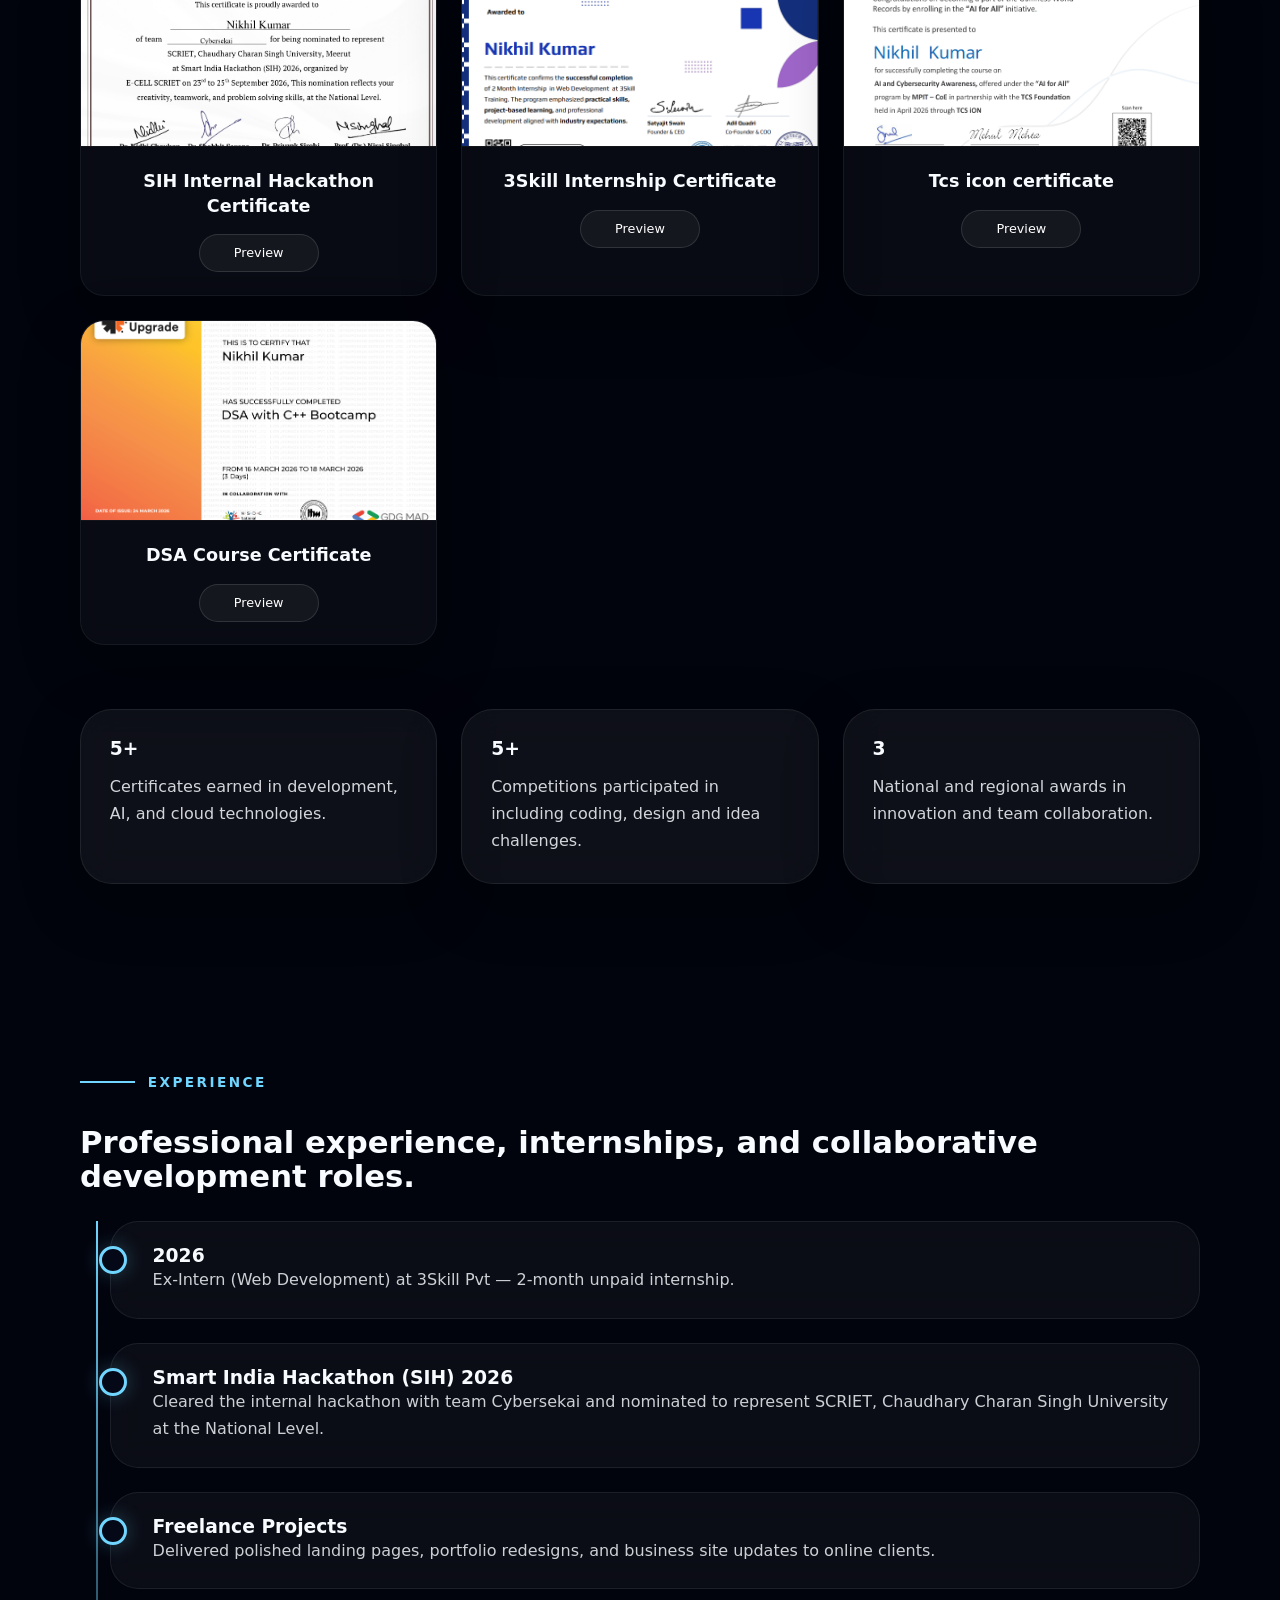
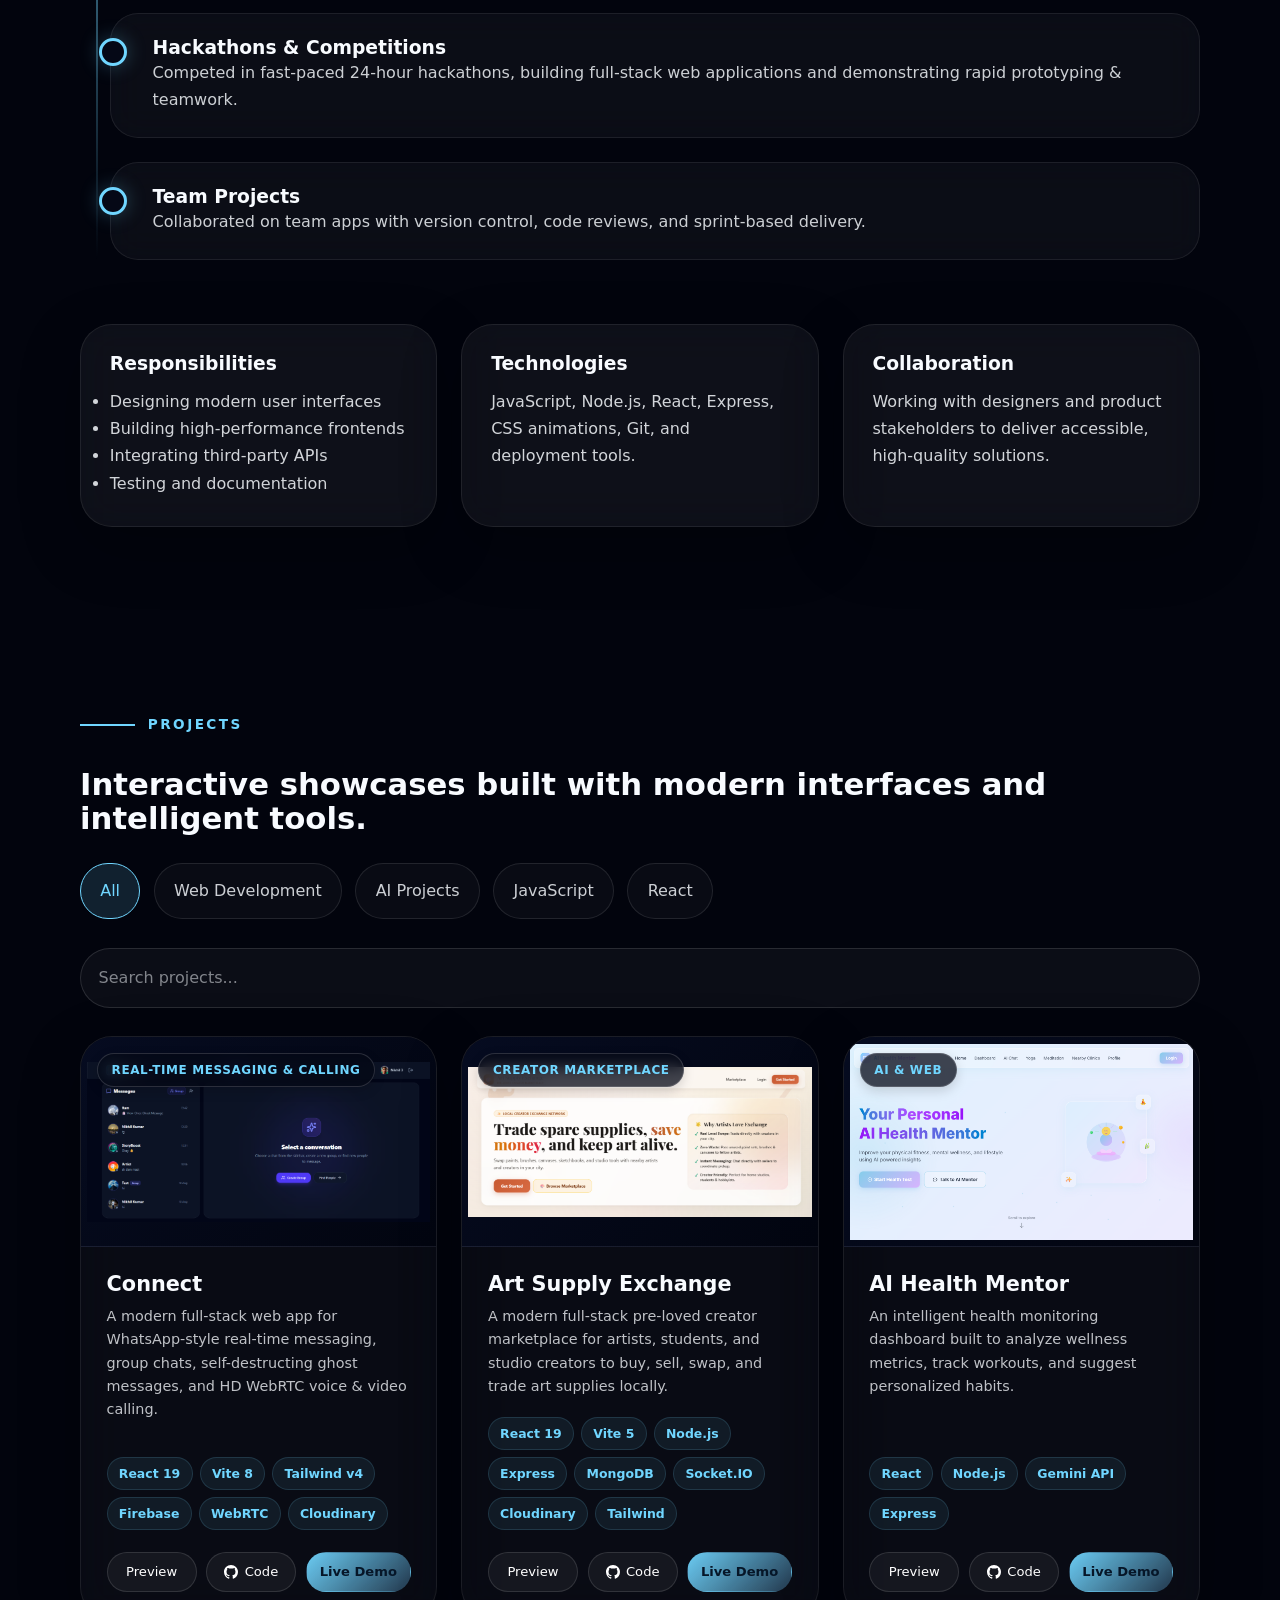
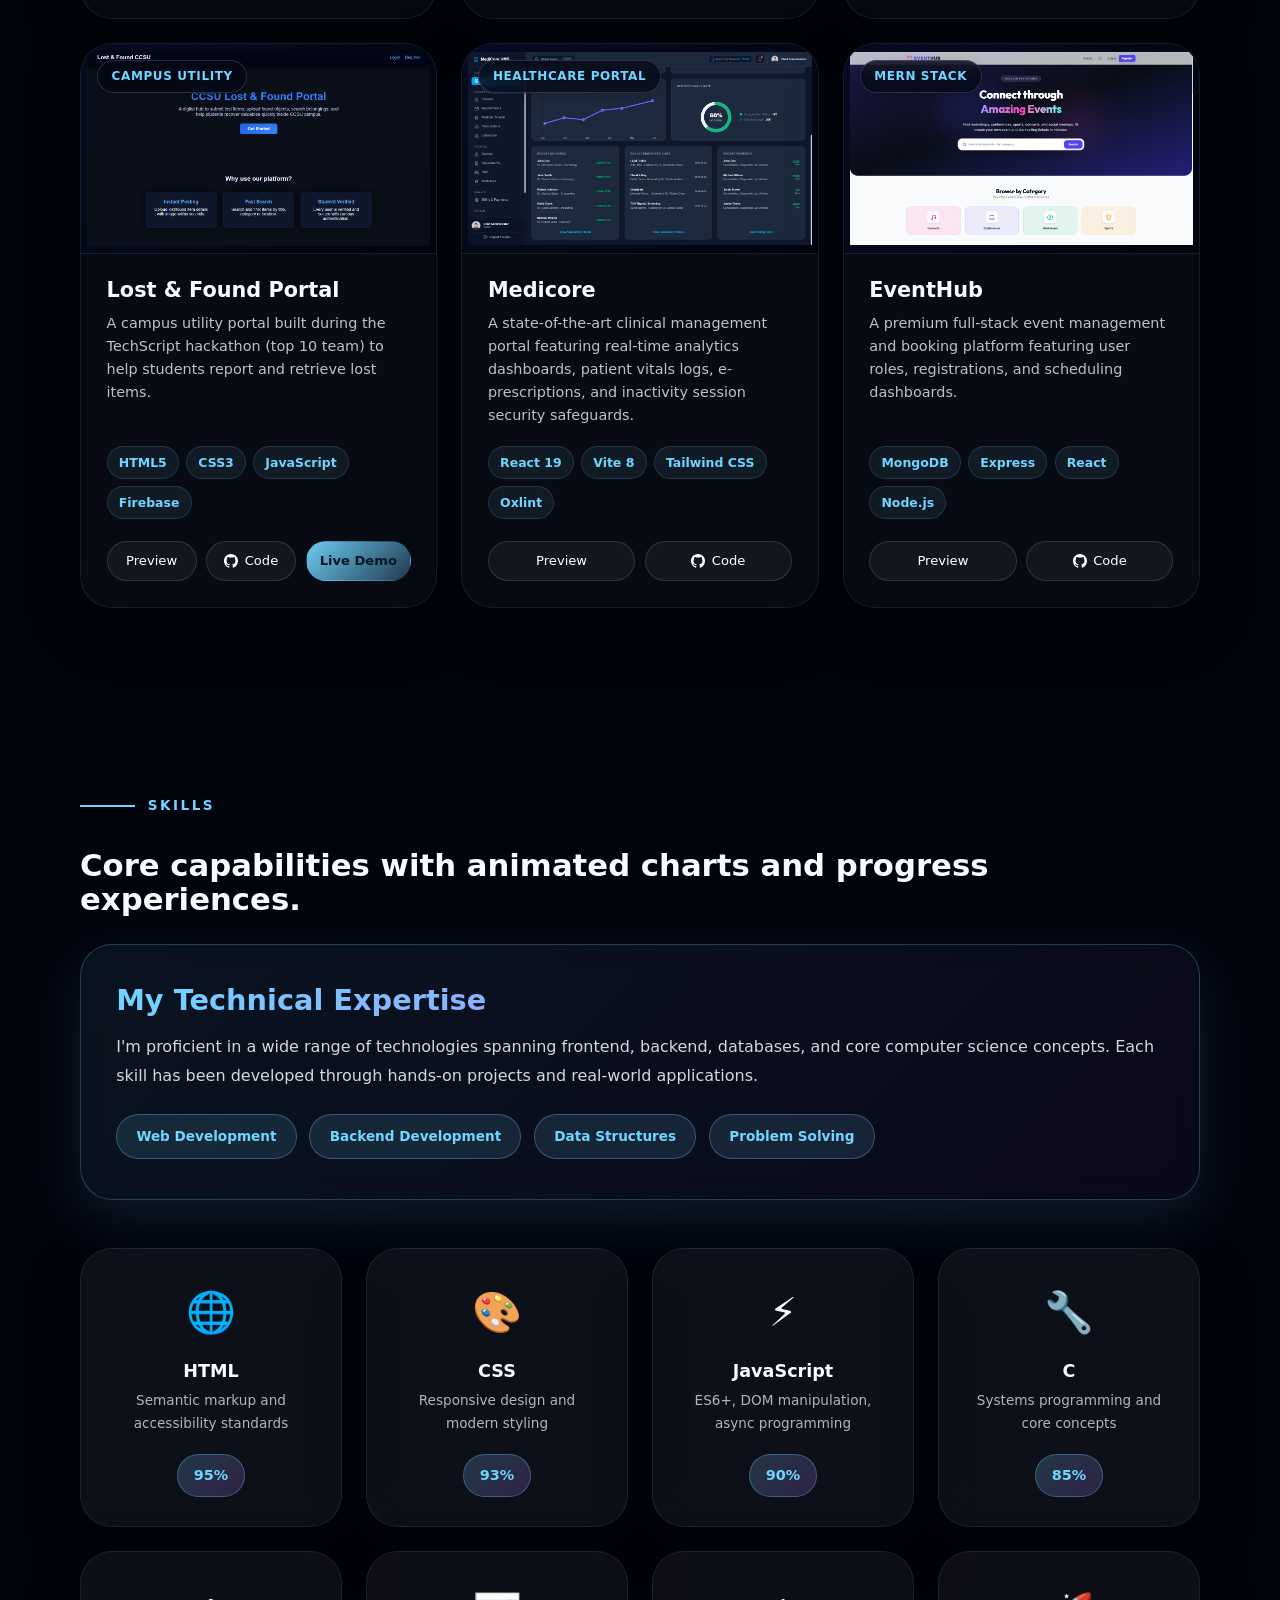
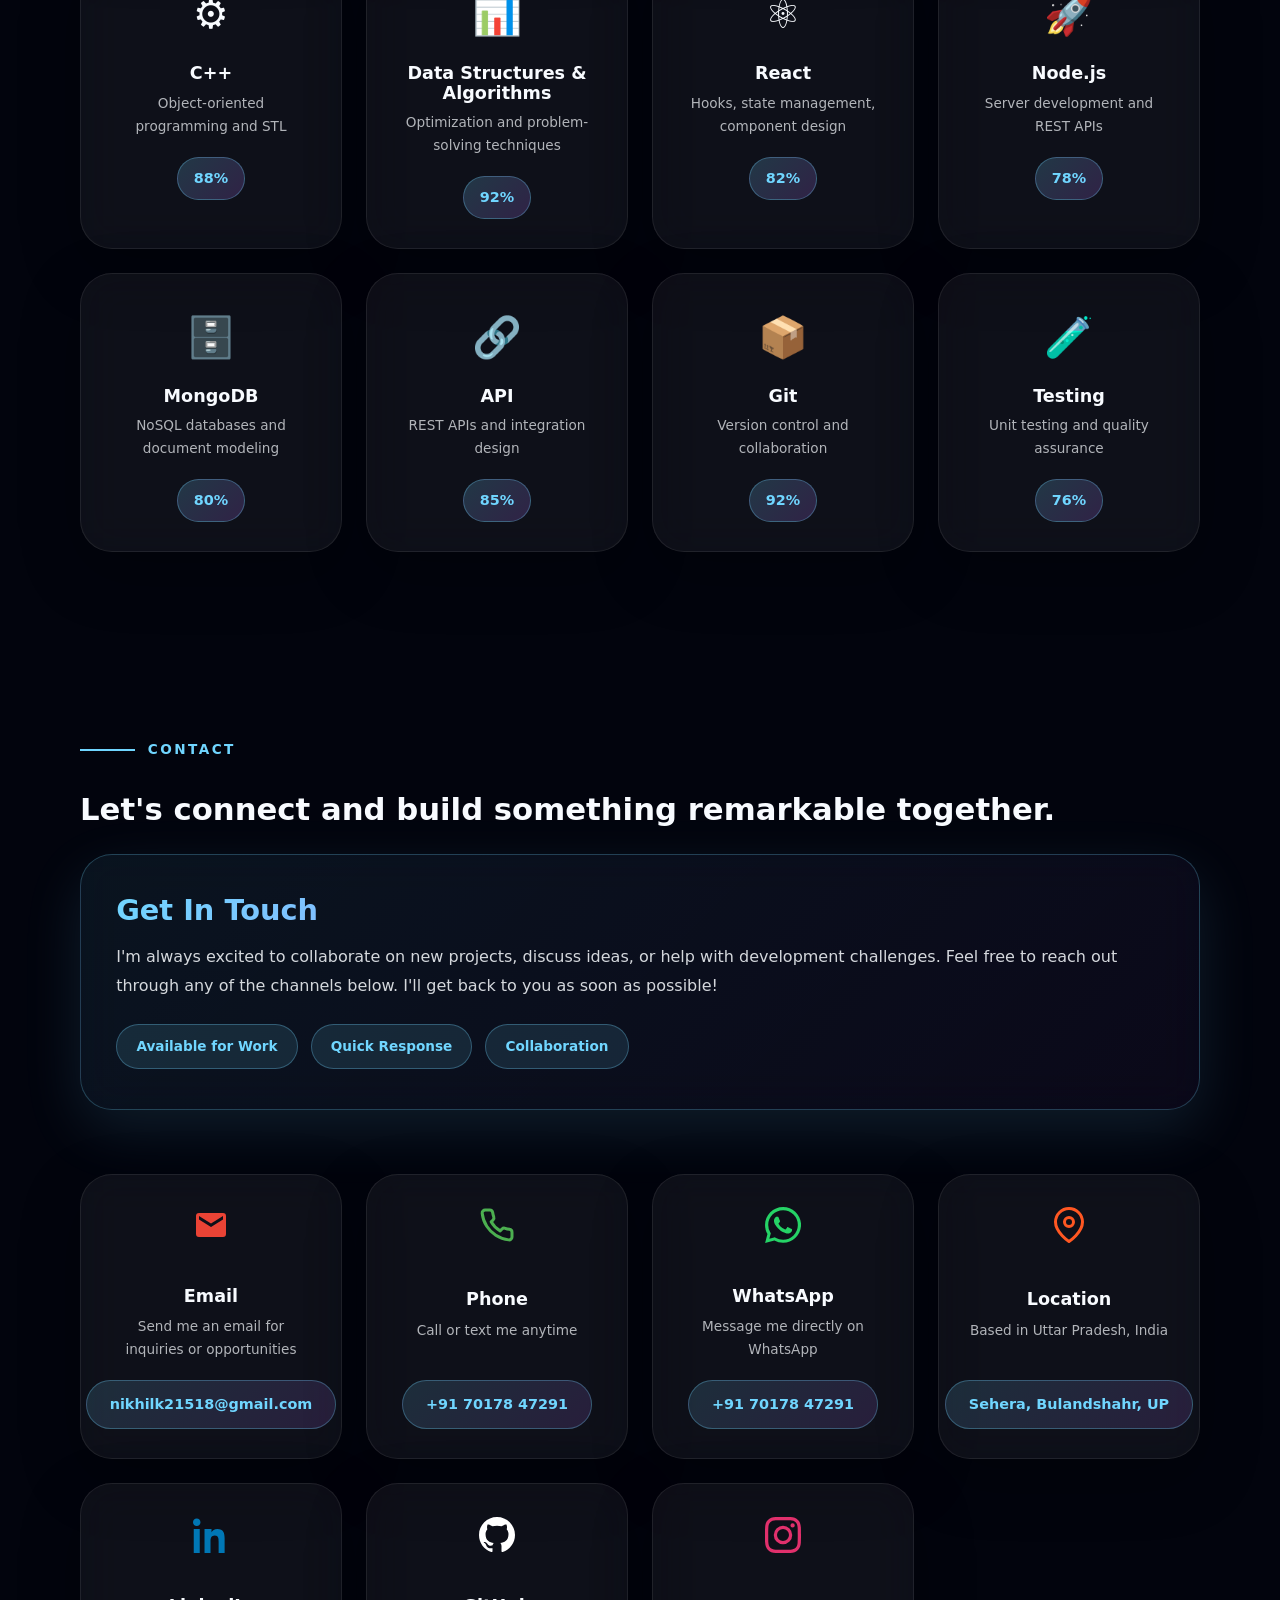
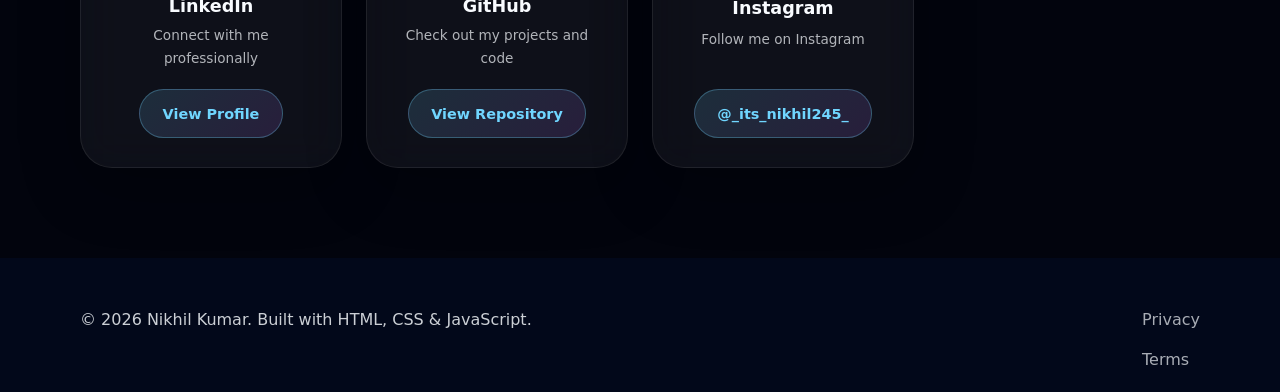
==== commit aabb37e9: "Add WhatsApp contact link (+91 70178 47291) and scale down certificate/card sizes for mobile devices" ====
--- a/index.html
+++ b/index.html
@@ -77,6 +77,13 @@
                   d="M12 2.163c3.204 0 3.584.012 4.85.07 3.252.148 4.771 1.691 4.919 4.919.058 1.265.069 1.645.069 4.849 0 3.205-.012 3.584-.069 4.849-.149 3.225-1.664 4.771-4.919 4.919-1.266.058-1.644.07-4.85.07-3.204 0-3.584-.012-4.849-.07-3.26-.149-4.771-1.699-4.919-4.92-.058-1.265-.07-1.644-.07-4.849 0-3.204.013-3.583.07-4.849.149-3.227 1.664-4.771 4.919-4.919 1.266-.057 1.645-.069 4.849-.069zM12 0C8.741 0 8.333.014 7.053.072 2.695.272.273 2.69.073 7.051.014 8.333 0 8.741 0 12c0 3.259.014 3.668.072 4.948.2 4.358 2.618 6.78 6.98 6.98 1.281.058 1.689.072 4.948.072 3.259 0 3.668-.014 4.948-.072 4.354-.2 6.782-2.618 6.979-6.98.059-1.28.073-1.689.073-4.948 0-3.259-.014-3.667-.072-4.947-.196-4.354-2.617-6.78-6.979-6.98C15.668.014 15.259 0 12 0zm0 5.838a6.162 6.162 0 1 0 0 12.324 6.162 6.162 0 0 0 0-12.324zM12 16a4 4 0 1 1 0-8 4 4 0 0 1 0 8zm6.406-11.845a1.44 1.44 0 1 0 0 2.881 1.44 1.44 0 0 0 0-2.881z" />
               </svg>
             </a>
+            <a href="https://wa.me/917017847291" class="social-icon social-icon-whatsapp" aria-label="WhatsApp"
+              target="_blank" rel="noreferrer">
+              <svg viewBox="0 0 24 24" width="24" height="24" fill="#25D366" aria-hidden="true">
+                <path
+                  d="M12.031 0C5.404 0 .025 5.38.025 12.008c0 2.115.551 4.179 1.6 6L.073 24l6.19-1.624a11.968 11.968 0 0 0 5.768 1.472h.005c6.626 0 12.006-5.38 12.006-12.008C24.042 5.38 18.657 0 12.031 0Zm-.005 21.84a9.87 9.87 0 0 1-5.035-1.378l-.361-.214-3.741.982.998-3.647-.235-.374a9.845 9.845 0 0 1-1.51-5.201c0-5.441 4.428-9.869 9.884-9.869 2.637 0 5.116 1.028 6.98 2.893a9.805 9.805 0 0 1 2.89 6.983c0 5.443-4.428 9.869-9.87 9.869Zm5.413-7.394c-.297-.149-1.758-.867-2.03-.967-.273-.099-.471-.148-.67.15-.197.297-.767.966-.94 1.164-.173.199-.347.223-.644.075-.297-.149-1.255-.462-2.39-1.475-.883-.788-1.48-1.761-1.653-2.059-.173-.297-.018-.458.13-.606.134-.133.298-.347.446-.521.151-.172.2-.296.3-.495.099-.198.05-.372-.025-.521-.075-.148-.669-1.611-.916-2.206-.242-.579-.487-.501-.669-.51l-.57-.01c-.198 0-.52.074-.792.372s-1.04 1.016-1.04 2.479 1.065 2.876 1.213 3.074c.149.198 2.095 3.2 5.076 4.487.709.306 1.263.489 1.694.626.712.226 1.36.194 1.872.118.571-.085 1.758-.719 2.006-1.413.248-.695.248-1.29.173-1.414-.074-.124-.272-.198-.57-.347Z" />
+              </svg>
+            </a>
             <a href="mailto:nikhilk21518@gmail.com" class="social-icon" aria-label="Email">
               <svg viewBox="0 0 24 24" width="24" height="24" fill="#EA4335" aria-hidden="true">
                 <path
@@ -740,6 +747,19 @@
 
         <div class="card skill-card contact-info-card">
           <div class="skill-card-icon">
+            <svg viewBox="0 0 24 24" width="36" height="36" fill="#25D366" aria-hidden="true"
+              style="margin-bottom: 0.5rem;">
+              <path
+                d="M12.031 0C5.404 0 .025 5.38.025 12.008c0 2.115.551 4.179 1.6 6L.073 24l6.19-1.624a11.968 11.968 0 0 0 5.768 1.472h.005c6.626 0 12.006-5.38 12.006-12.008C24.042 5.38 18.657 0 12.031 0Zm-.005 21.84a9.87 9.87 0 0 1-5.035-1.378l-.361-.214-3.741.982.998-3.647-.235-.374a9.845 9.845 0 0 1-1.51-5.201c0-5.441 4.428-9.869 9.884-9.869 2.637 0 5.116 1.028 6.98 2.893a9.805 9.805 0 0 1 2.89 6.983c0 5.443-4.428 9.869-9.87 9.869Zm5.413-7.394c-.297-.149-1.758-.867-2.03-.967-.273-.099-.471-.148-.67.15-.197.297-.767.966-.94 1.164-.173.199-.347.223-.644.075-.297-.149-1.255-.462-2.39-1.475-.883-.788-1.48-1.761-1.653-2.059-.173-.297-.018-.458.13-.606.134-.133.298-.347.446-.521.151-.172.2-.296.3-.495.099-.198.05-.372-.025-.521-.075-.148-.669-1.611-.916-2.206-.242-.579-.487-.501-.669-.51l-.57-.01c-.198 0-.52.074-.792.372s-1.04 1.016-1.04 2.479 1.065 2.876 1.213 3.074c.149.198 2.095 3.2 5.076 4.487.709.306 1.263.489 1.694.626.712.226 1.36.194 1.872.118.571-.085 1.758-.719 2.006-1.413.248-.695.248-1.29.173-1.414-.074-.124-.272-.198-.57-.347Z" />
+            </svg>
+          </div>
+          <h3>WhatsApp</h3>
+          <p>Message me directly on WhatsApp</p>
+          <a href="https://wa.me/917017847291" target="_blank" rel="noreferrer" class="contact-link">+91 70178 47291</a>
+        </div>
+
+        <div class="card skill-card contact-info-card">
+          <div class="skill-card-icon">
             <svg viewBox="0 0 24 24" width="36" height="36" fill="none" stroke="#FF5722" stroke-width="2"
               stroke-linecap="round" stroke-linejoin="round" aria-hidden="true" style="margin-bottom: 0.5rem;">
               <path d="M21 10c0 7-9 13-9 13s-9-6-9-13a9 9 0 0 1 18 0z"></path>
--- a/css/style.css
+++ b/css/style.css
@@ -492,6 +492,17 @@
   box-shadow: 0 0 20px rgba(131, 58, 180, 0.3);
 }
 
+.social-icon-whatsapp {
+  background: rgba(37, 211, 102, 0.12);
+  border-color: rgba(37, 211, 102, 0.3);
+}
+
+.social-icon-whatsapp:hover {
+  background: rgba(37, 211, 102, 0.25);
+  border-color: rgba(37, 211, 102, 0.6);
+  box-shadow: 0 0 20px rgba(37, 211, 102, 0.3);
+}
+
 .hero-image {
   position: relative;
   display: grid;
@@ -1655,19 +1666,70 @@
   }
 
   .contact-grid {
-    gap: 2rem;
-  }
-
-  .modal-content {
-    width: 94vw;
-    max-height: 90vh;
+    gap: 1.5rem;
+  }
+
+  /* Certificate Gallery Sizing for Tablets & Medium Screens */
+  .certificate-grid {
+    grid-template-columns: repeat(auto-fit, minmax(220px, 1fr));
+    gap: 1.1rem;
+  }
+
+  .certificate-card {
+    border-radius: 18px;
+  }
+
+  .certificate-image-wrapper {
+    height: 160px;
+  }
+
+  .certificate-content {
     padding: 1rem;
+    gap: 0.6rem;
+  }
+
+  .certificate-content h3 {
+    font-size: 1rem;
+  }
+
+  .certificate-content .btn-outline {
+    font-size: 0.78rem;
+    padding: 0.45rem 1.1rem;
+    height: 34px;
+    min-width: 100px;
+  }
+
+  /* Modal Sizing for Medium Screens */
+  .modal-overlay {
+    padding: 1rem;
+  }
+
+  .modal {
+    width: min(94vw, 540px);
+    padding: 1.3rem;
+    border-radius: 20px;
+    max-height: 88vh;
+    overflow-y: auto;
+  }
+
+  .modal img {
+    max-height: 65vh;
+    object-fit: contain;
+    border-radius: 14px;
+  }
+
+  .modal-close {
+    top: 0.75rem;
+    right: 0.75rem;
+    width: 32px;
+    height: 32px;
+    font-size: 1.2rem;
   }
 }
 
 @media (max-width: 520px) {
   body {
-    font-size: 15px;
+    font-size: 14px;
   }
 
   .container {
@@ -1712,13 +1774,137 @@
   .card,
   .project-card,
   .timeline-item,
-  .contact-card {
-    padding: 1.2rem;
-    border-radius: 18px;
+  .contact-card,
+  .contact-info-card {
+    padding: 0.95rem;
+    border-radius: 16px;
+  }
+
+  .featured-skill-card {
+    padding: 1.1rem;
+    border-radius: 16px;
+  }
+
+  .featured-content h3 {
+    font-size: 1.1rem;
+  }
+
+  .featured-content p {
+    font-size: 0.88rem;
+  }
+
+  /* Compact 2-column or clean grid for certificates on mobile */
+  .certificate-grid {
+    grid-template-columns: repeat(auto-fill, minmax(140px, 1fr));
+    gap: 0.75rem;
+  }
+
+  .certificate-card {
+    border-radius: 14px;
+  }
+
+  .certificate-image-wrapper {
+    height: 115px;
+  }
+
+  .certificate-content {
+    padding: 0.75rem 0.5rem;
+    gap: 0.45rem;
+  }
+
+  .certificate-content h3 {
+    font-size: 0.84rem;
+    line-height: 1.3;
+    margin-bottom: 0;
+  }
+
+  .certificate-content .btn-outline {
+    font-size: 0.7rem;
+    padding: 0.35rem 0.8rem;
+    height: 28px;
+    min-width: 78px;
+  }
+
+  /* Compact Stats Grid on mobile */
+  .stats-grid {
+    grid-template-columns: repeat(3, 1fr);
+    gap: 0.45rem;
+  }
+
+  .stats-grid .card {
+    padding: 0.7rem 0.35rem;
+    text-align: center;
+  }
+
+  .stats-grid .card h3 {
+    font-size: 1.25rem;
+    margin-bottom: 0.2rem;
+  }
+
+  .stats-grid .card p {
+    font-size: 0.7rem;
+    line-height: 1.25;
+  }
+
+  /* Compact Modal for Mobile */
+  .modal-overlay {
+    padding: 0.5rem;
+  }
+
+  .modal {
+    width: 95vw;
+    padding: 0.95rem;
+    border-radius: 16px;
+    max-height: 85vh;
+    overflow-y: auto;
+  }
+
+  .modal h3 {
+    font-size: 0.92rem;
+    margin-bottom: 0.5rem;
+    padding-right: 2rem;
+    line-height: 1.3;
+  }
+
+  .modal img {
+    max-height: 55vh;
+    object-fit: contain;
+    border-radius: 10px;
+  }
+
+  .modal-close {
+    top: 0.5rem;
+    right: 0.5rem;
+    width: 28px;
+    height: 28px;
+    font-size: 1.1rem;
+  }
+
+  /* Contact Info Cards Mobile Sizing */
+  .contact-info-card {
+    padding: 0.95rem;
+  }
+
+  .contact-info-card .skill-card-icon svg {
+    width: 28px;
+    height: 28px;
+  }
+
+  .contact-info-card h3 {
+    font-size: 0.98rem;
+  }
+
+  .contact-info-card p {
+    font-size: 0.82rem;
+  }
+
+  .contact-link {
+    font-size: 0.84rem;
+    word-break: break-all;
   }
 
   section {
-    padding: 50px 0;
+    padding: 40px 0;
   }
 
   .section-title {
@@ -1758,8 +1944,22 @@
     top: 54px;
   }
 
+  .certificate-grid {
+    grid-template-columns: 1fr;
+    gap: 0.75rem;
+  }
+
+  .certificate-image-wrapper {
+    height: 130px;
+  }
+
+  .stats-grid {
+    grid-template-columns: 1fr;
+    gap: 0.5rem;
+  }
+
   section {
-    padding: 40px 0;
+    padding: 35px 0;
   }
 
   h1 {
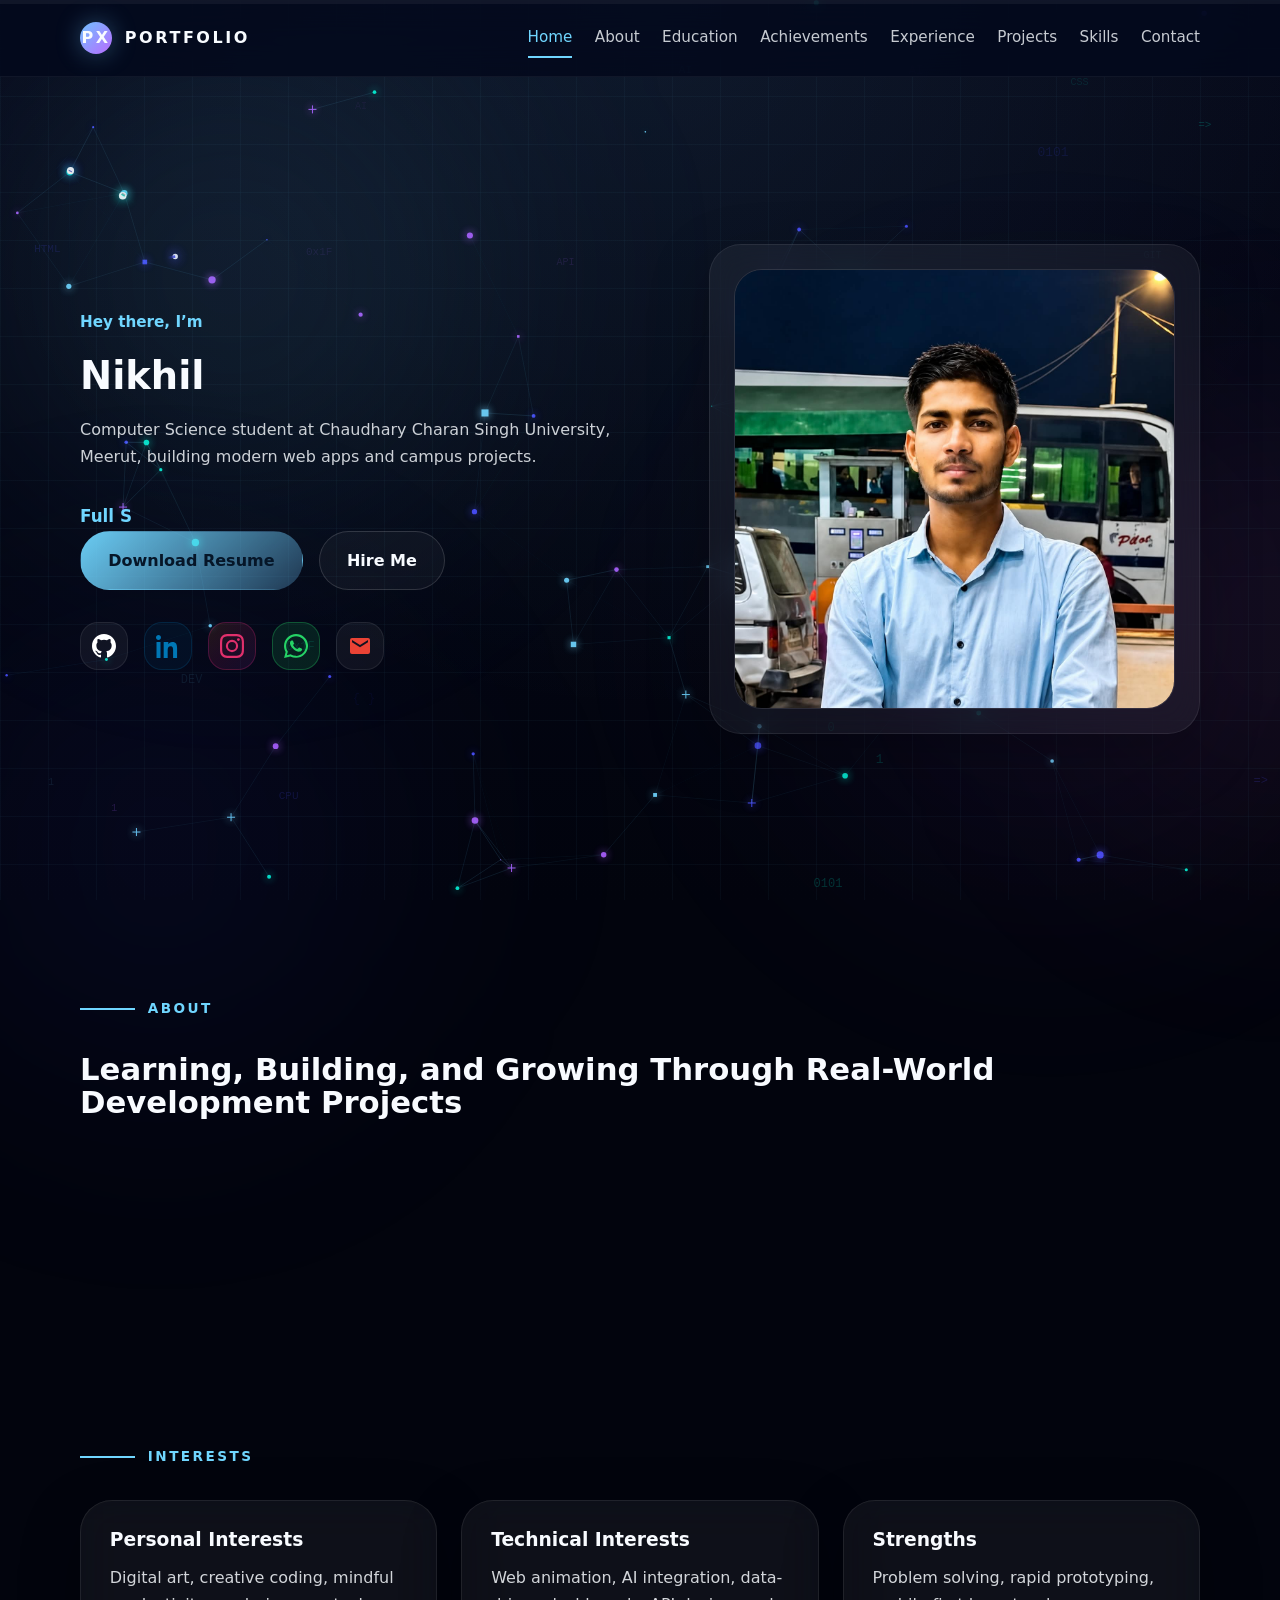
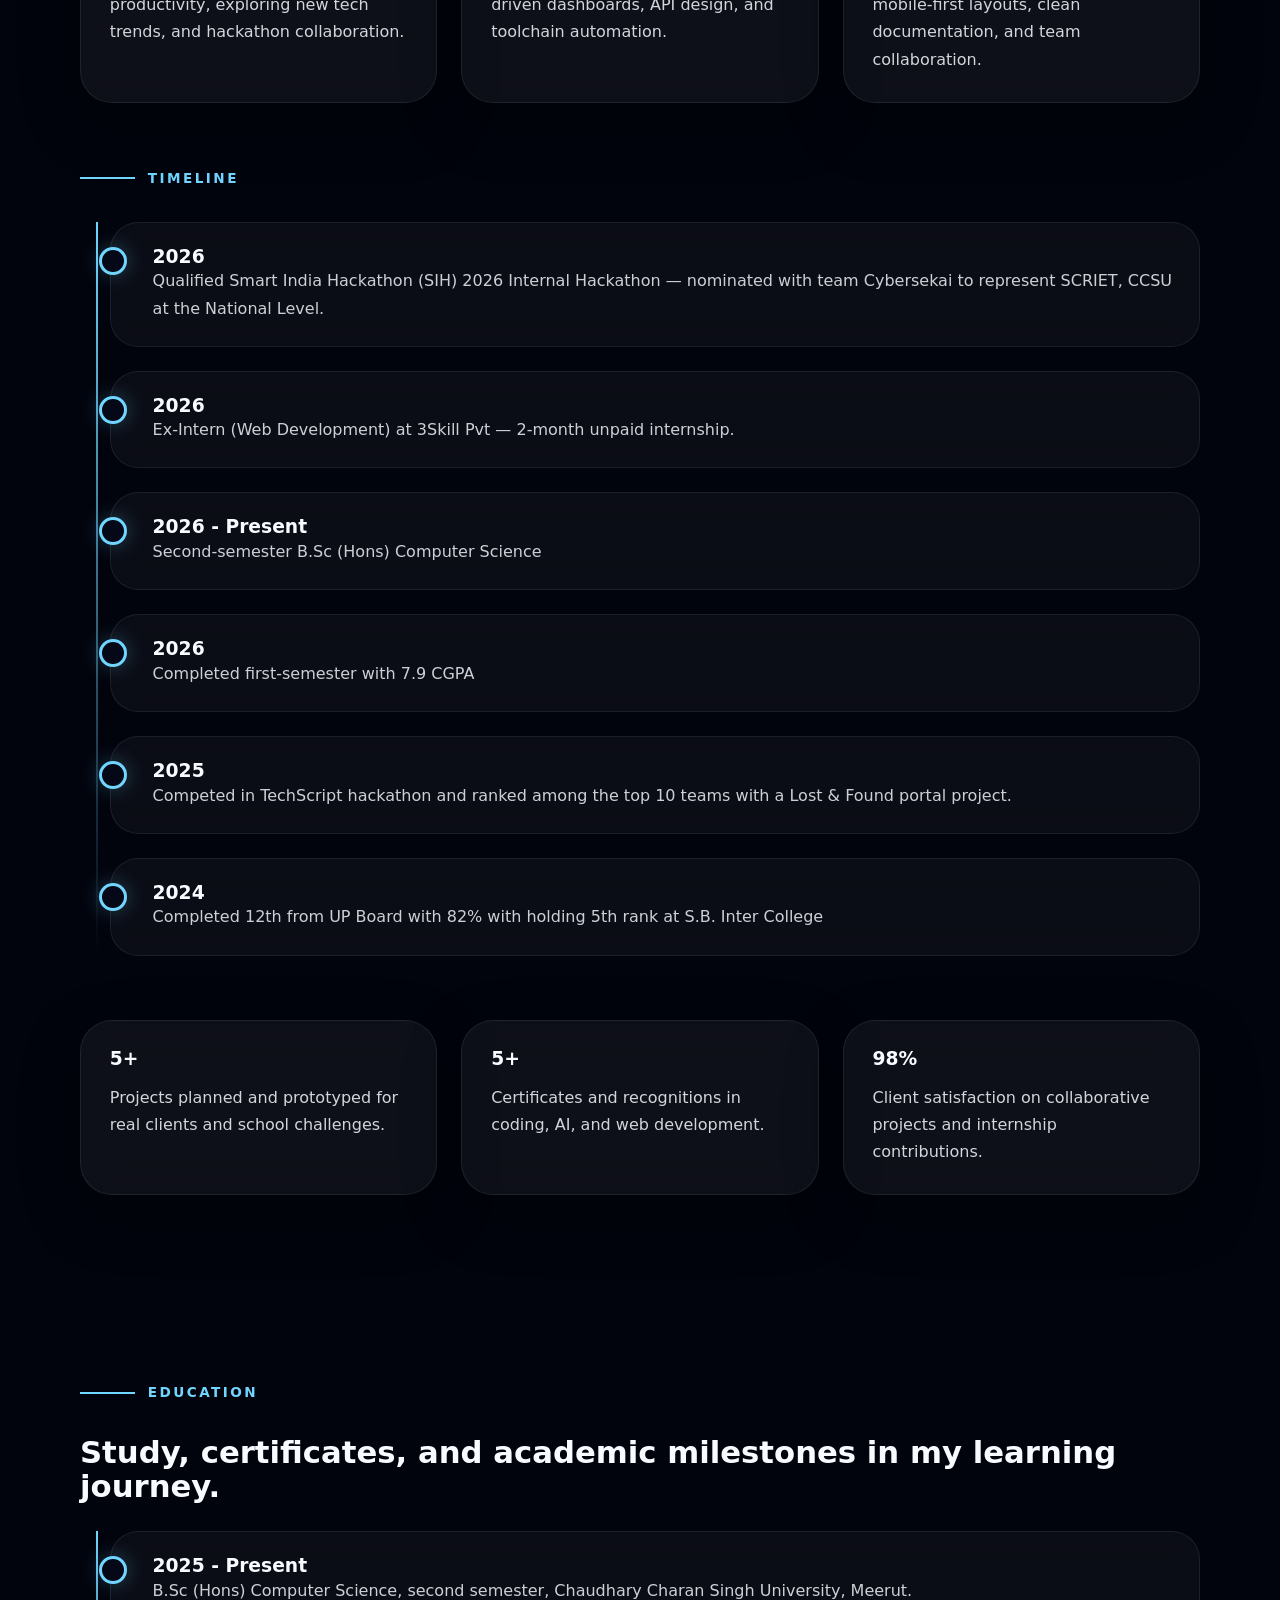
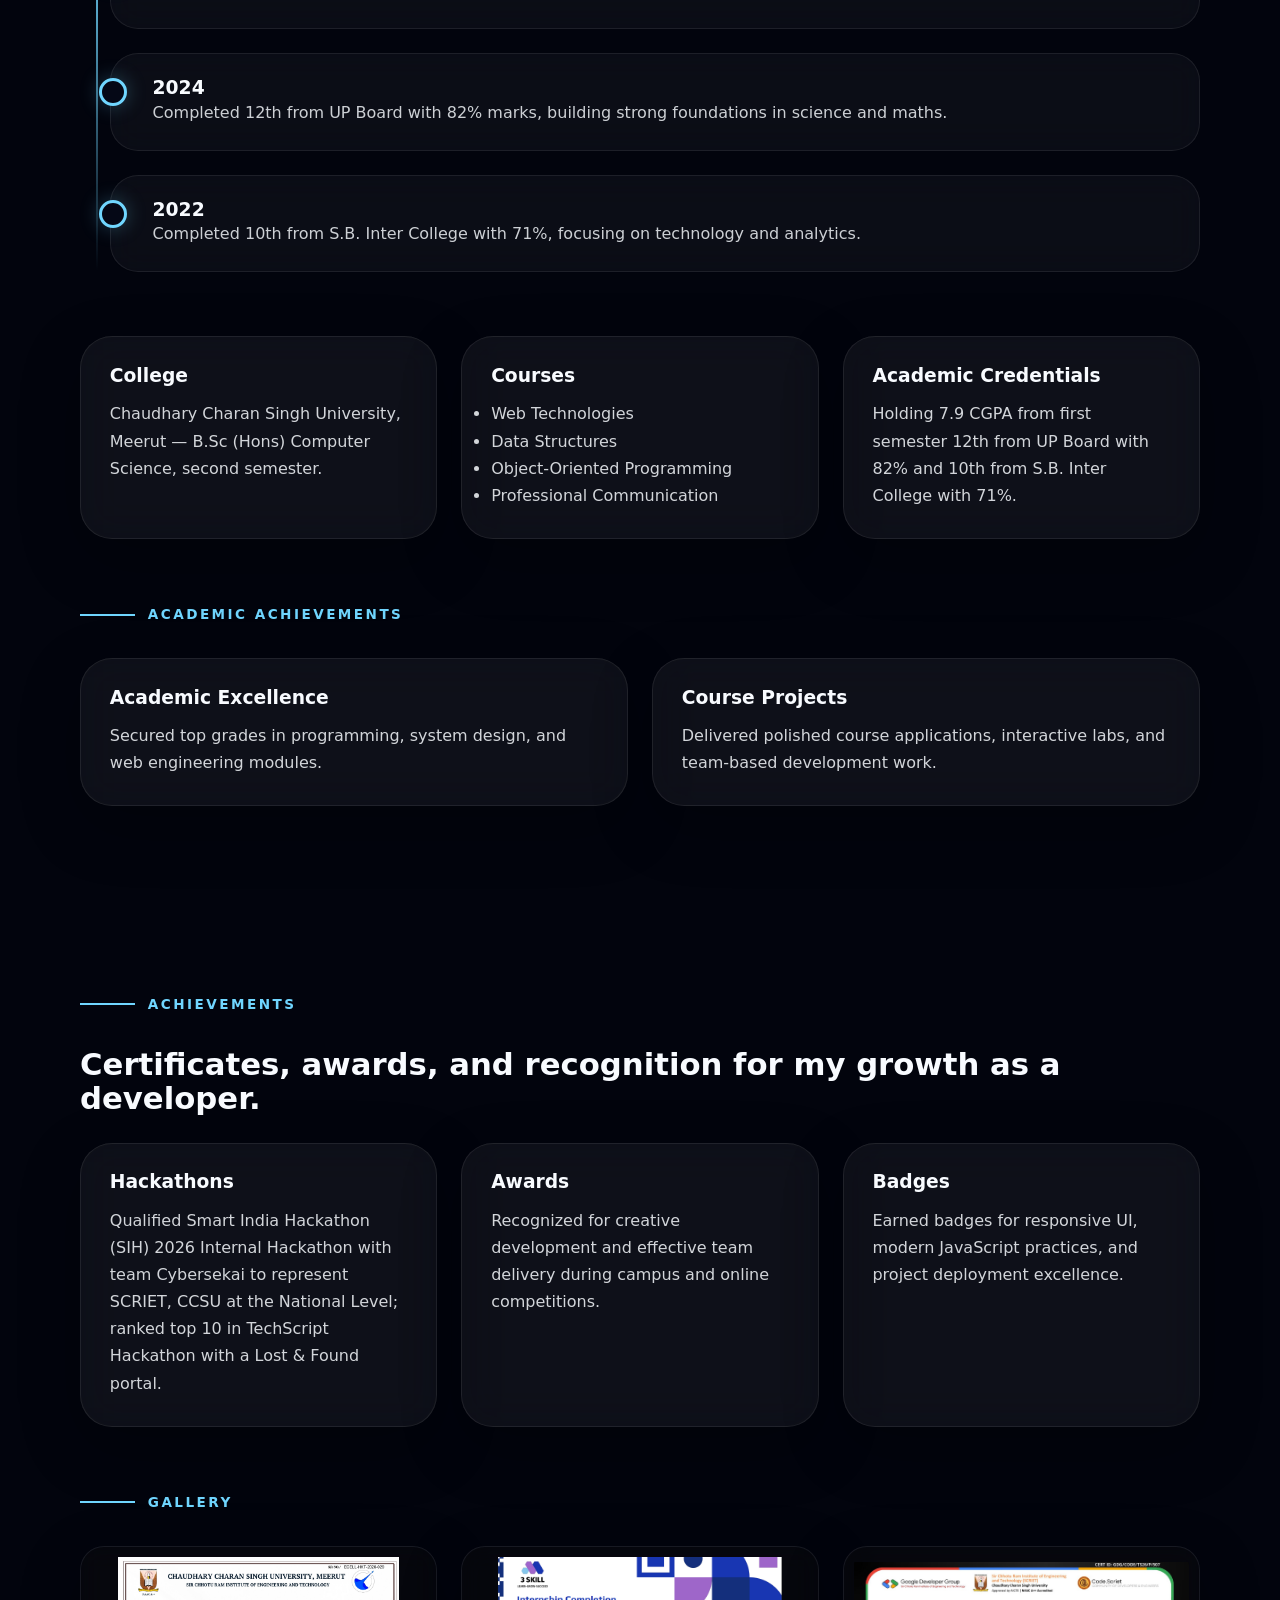
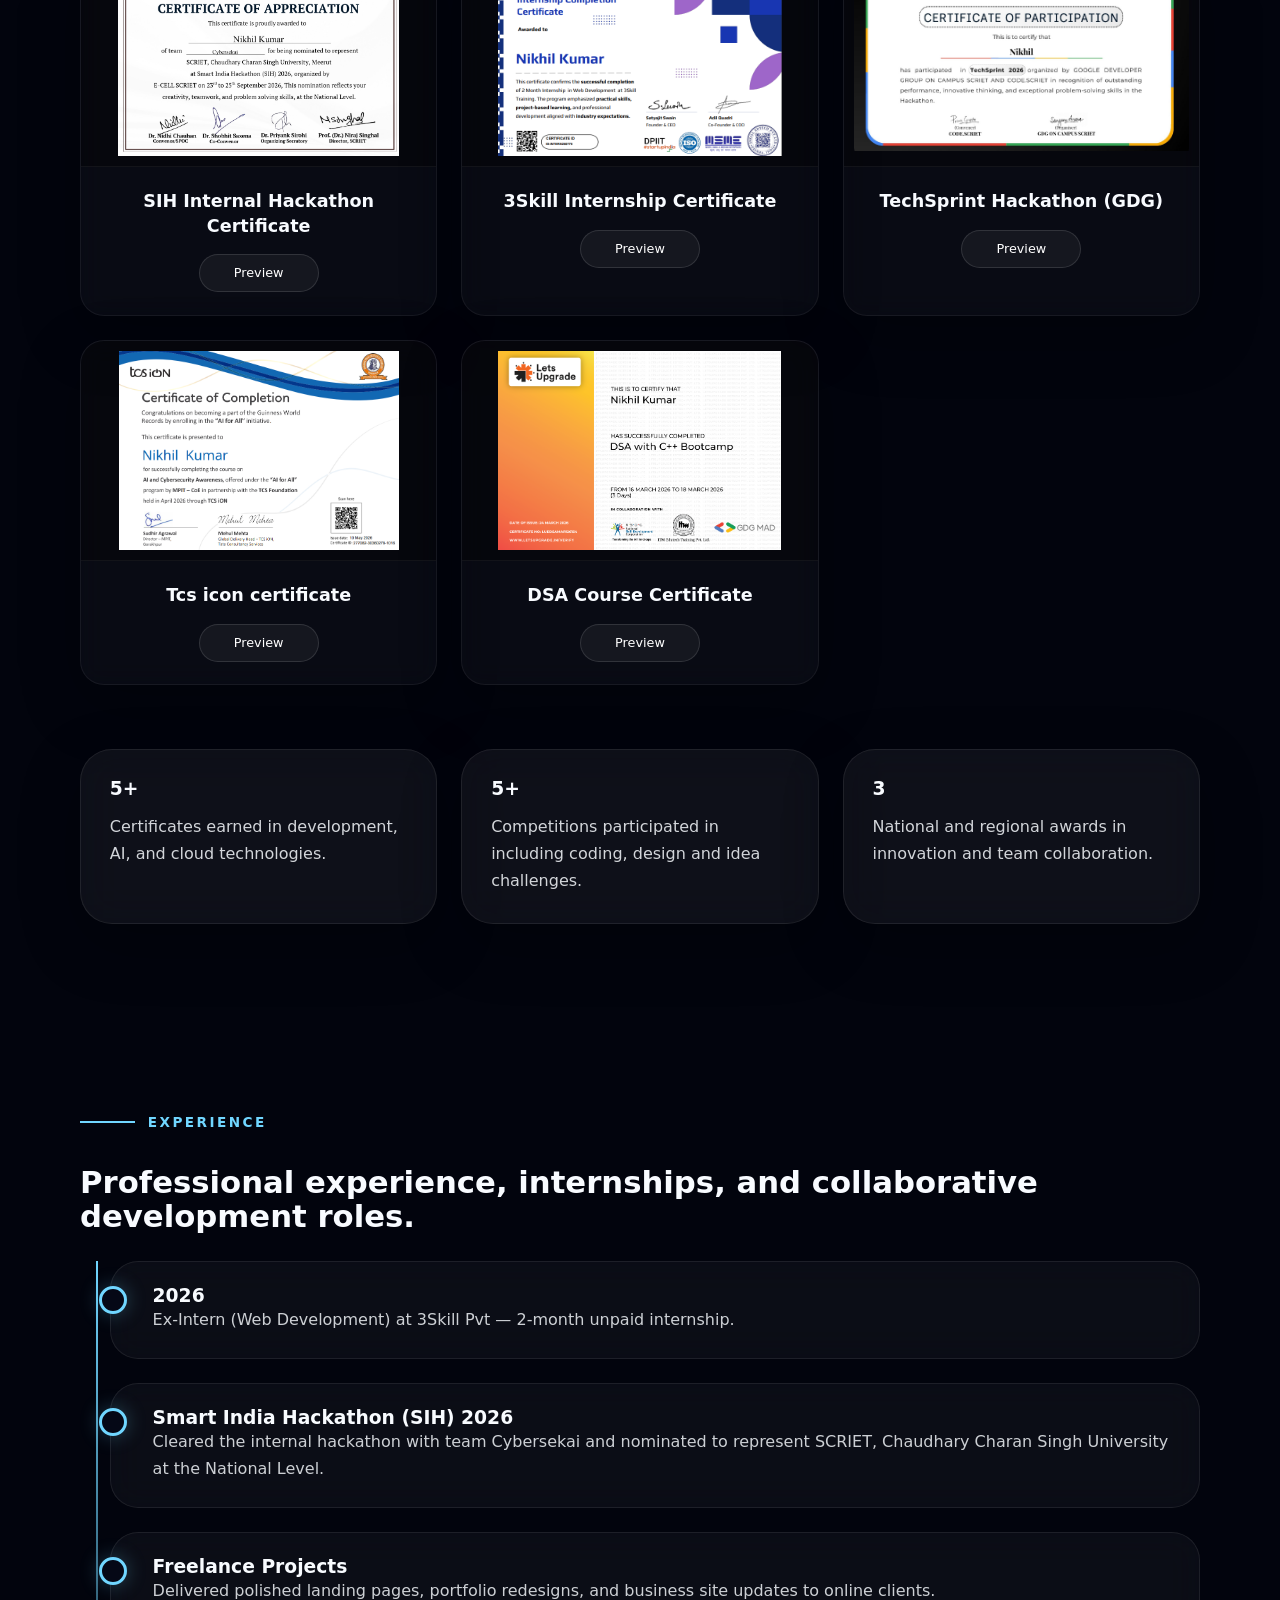
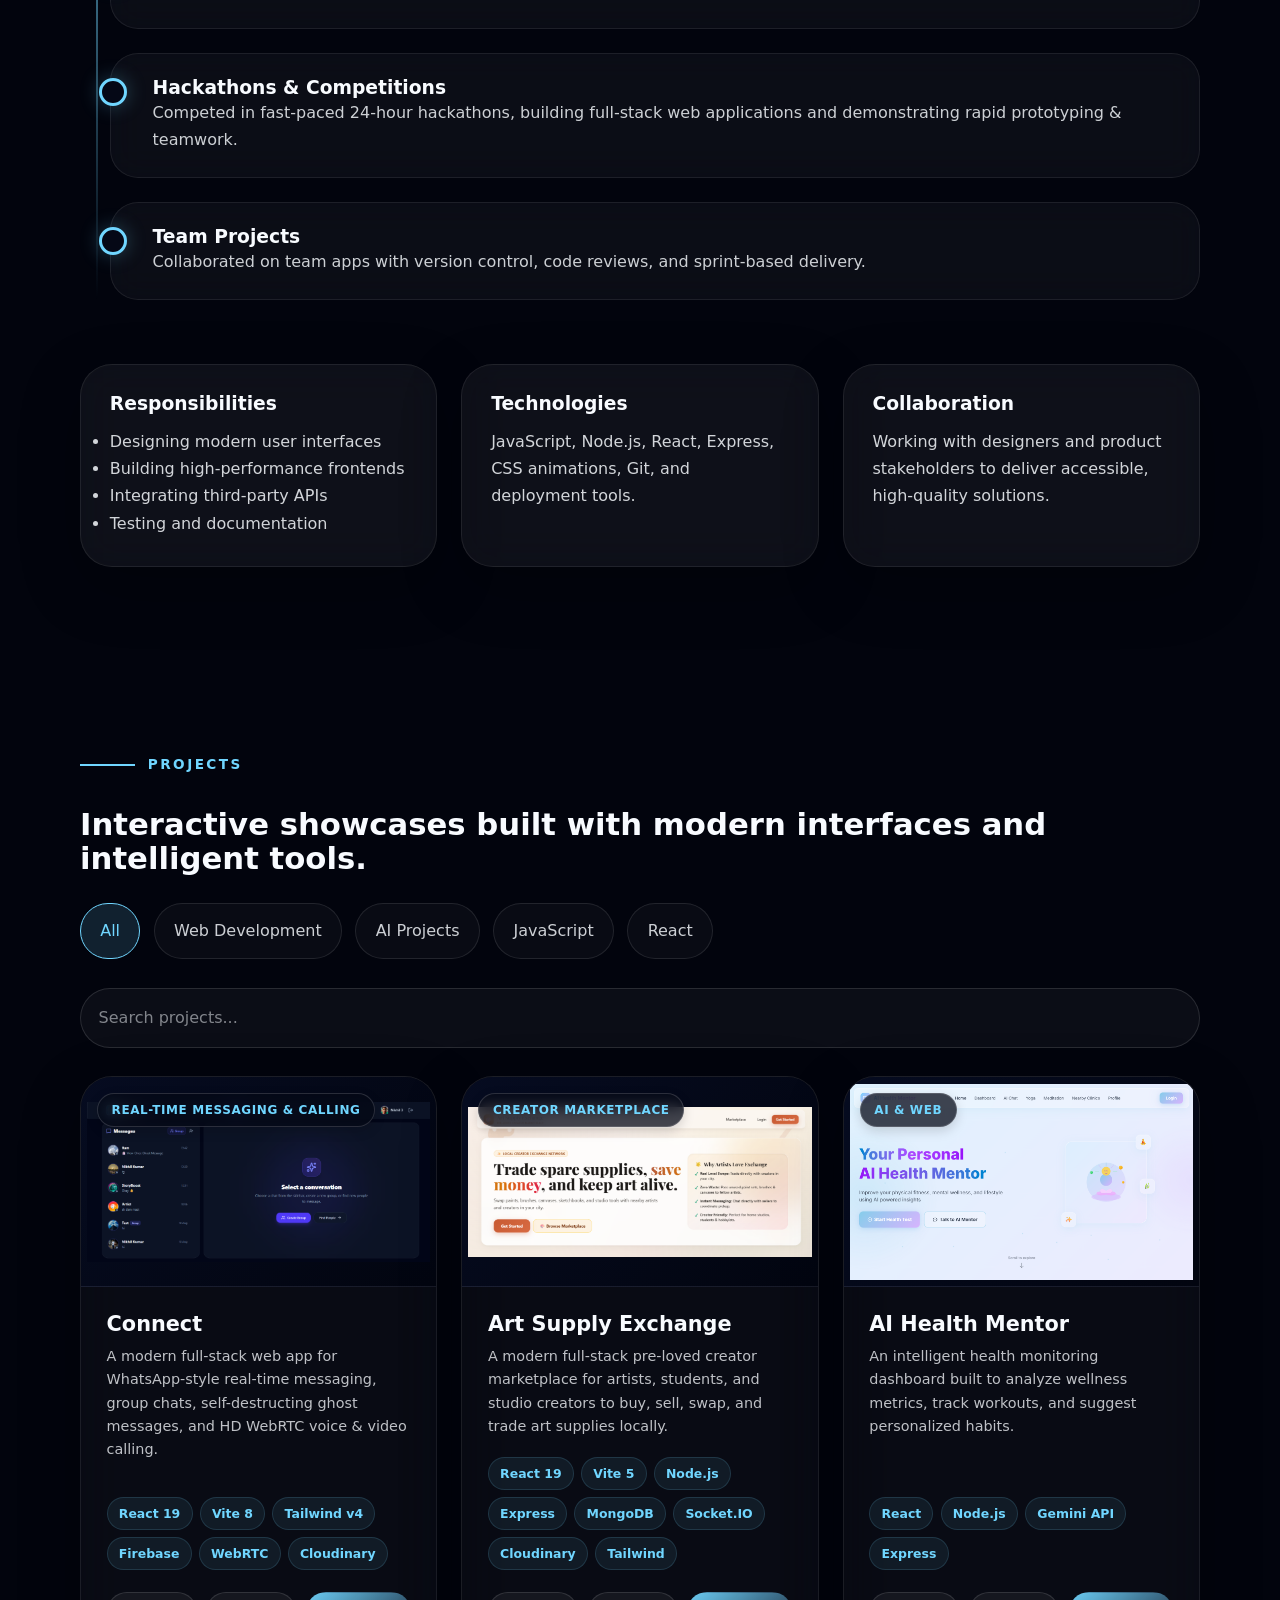
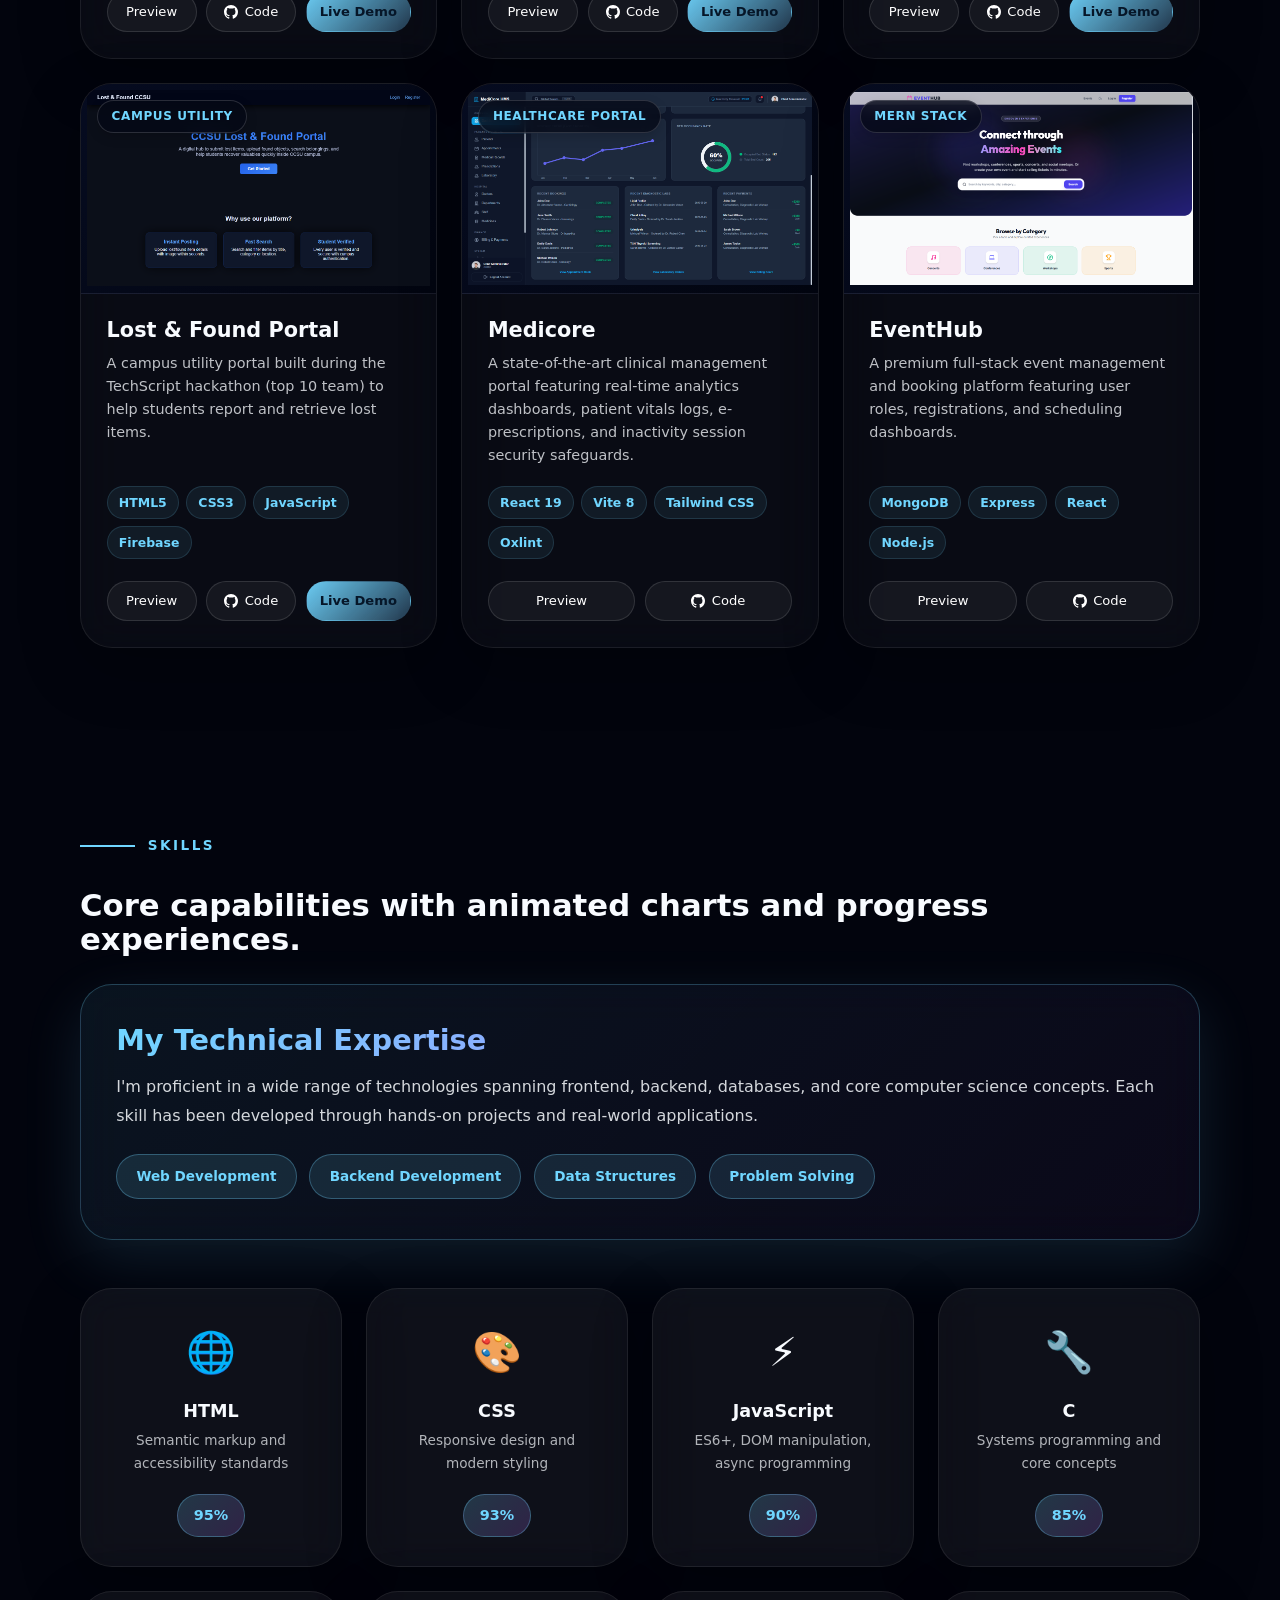
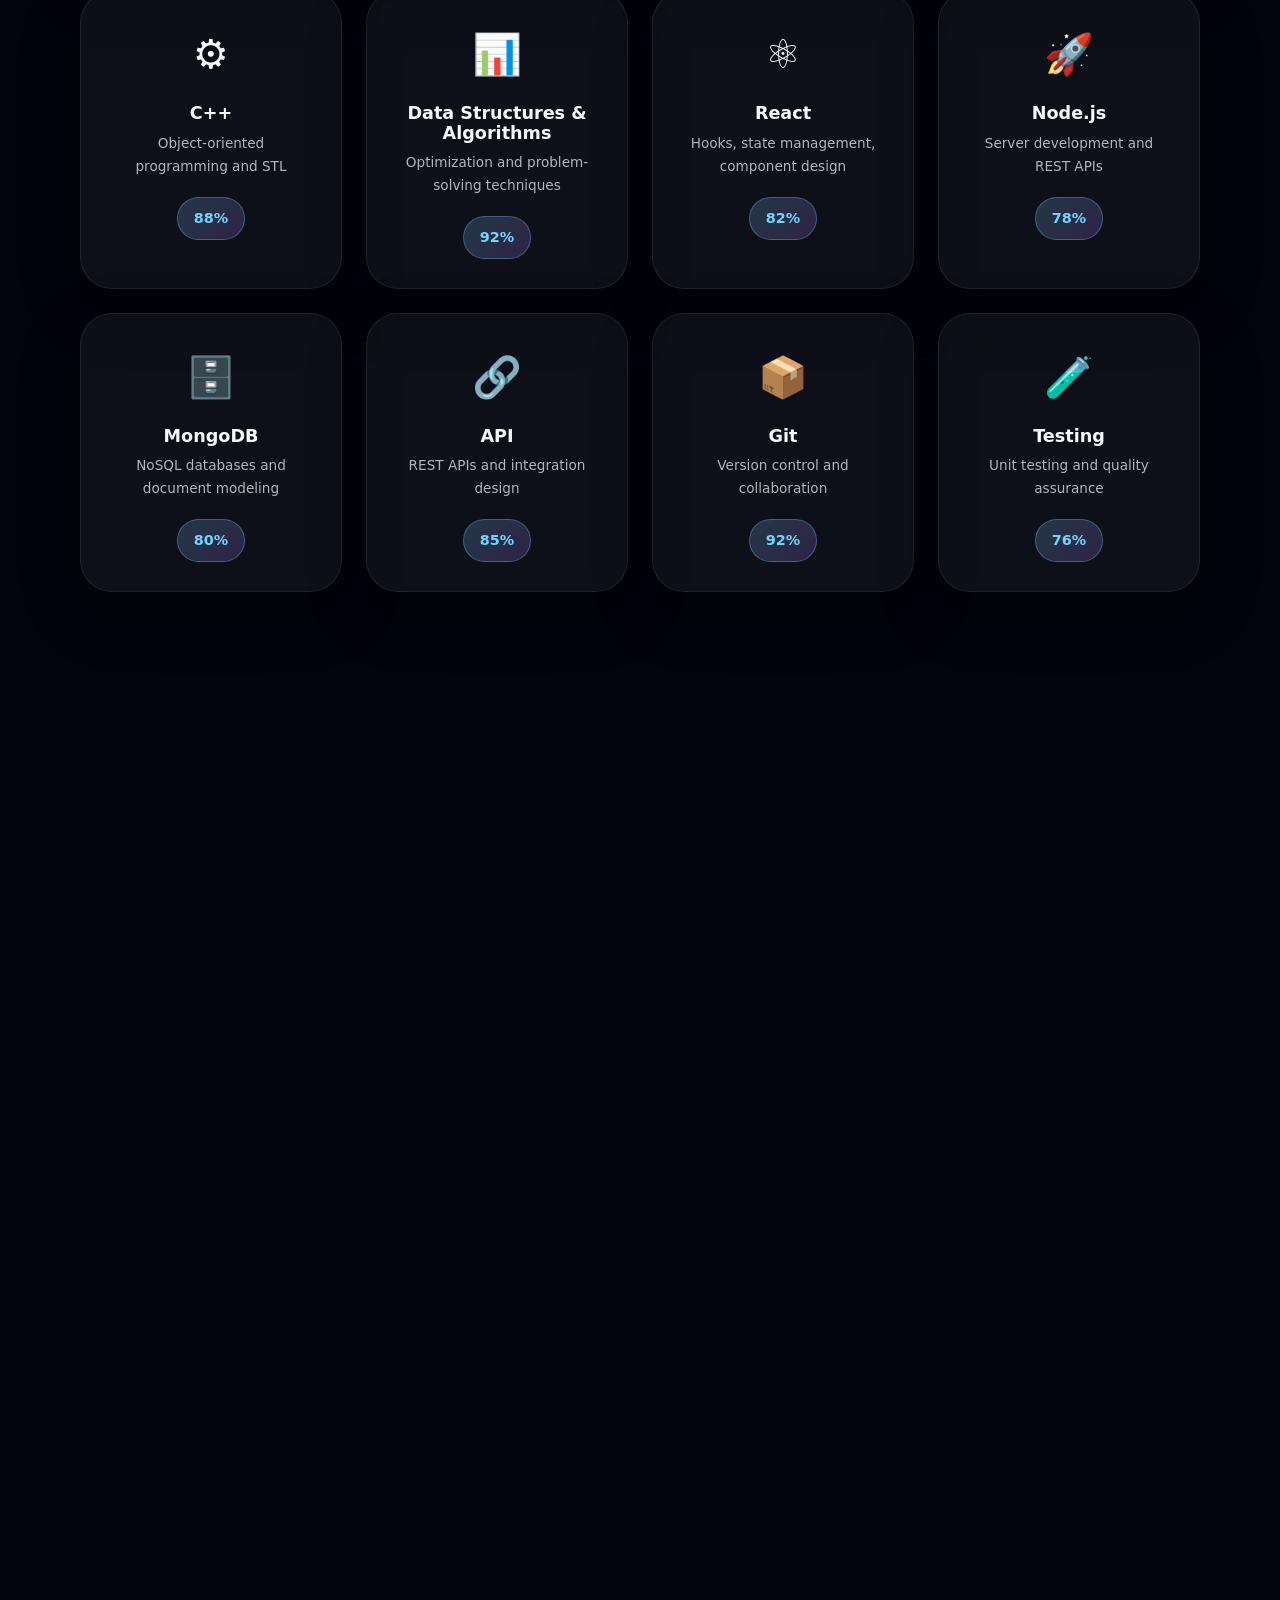
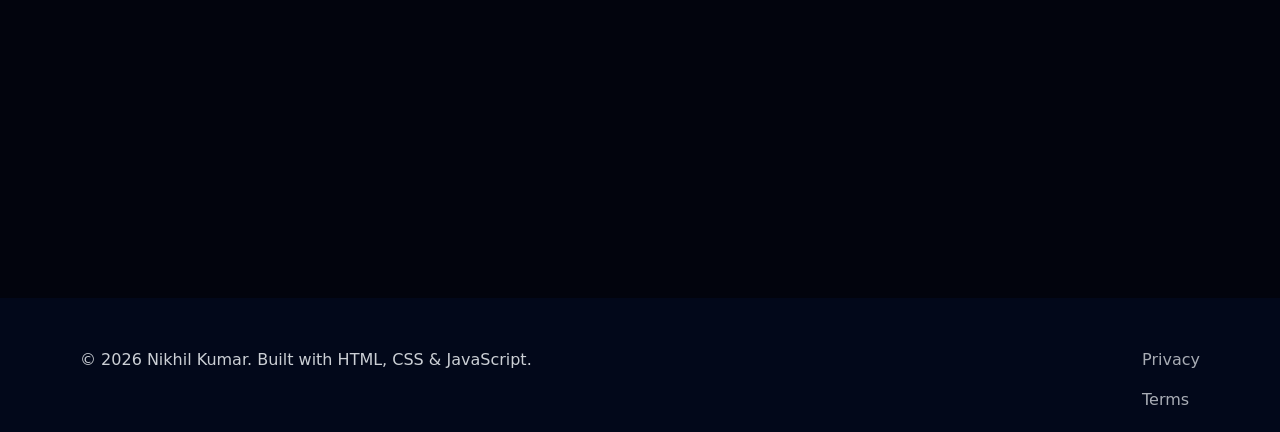
==== commit 4909fdc2: "Update Resume to 3.0, add TechSprint certificate to gallery, and fix certificate edge cropping" ====
--- a/index.html
+++ b/index.html
@@ -52,7 +52,7 @@
             web apps and campus projects.</p>
           <div class="typewriter"></div>
           <div class="hero-buttons">
-            <a href="assets/Resume (2.0).pdf" class="btn" download>Download Resume</a>
+            <a href="assets/Resume 3.0.pdf" class="btn" download>Download Resume</a>
             <a href="#contact" class="btn-secondary">Hire Me</a>
           </div>
           <div class="hero-socials">
@@ -145,7 +145,8 @@
       <div class="timeline">
         <article class="timeline-item">
           <h3>2026</h3>
-          <p>Qualified Smart India Hackathon (SIH) 2026 Internal Hackathon — nominated with team Cybersekai to represent SCRIET, CCSU at the National Level.</p>
+          <p>Qualified Smart India Hackathon (SIH) 2026 Internal Hackathon — nominated with team Cybersekai to represent
+            SCRIET, CCSU at the National Level.</p>
         </article>
         <article class="timeline-item">
           <h3>2026</h3>
@@ -246,7 +247,8 @@
       <div class="cards-grid">
         <div class="card">
           <h3>Hackathons</h3>
-          <p>Qualified Smart India Hackathon (SIH) 2026 Internal Hackathon with team Cybersekai to represent SCRIET, CCSU at the National Level; ranked top 10 in TechScript Hackathon with a Lost & Found portal.
+          <p>Qualified Smart India Hackathon (SIH) 2026 Internal Hackathon with team Cybersekai to represent SCRIET,
+            CCSU at the National Level; ranked top 10 in TechScript Hackathon with a Lost & Found portal.
           </p>
         </div>
         <div class="card">
@@ -263,7 +265,8 @@
       <div class="certificate-grid">
         <div class="certificate-card">
           <div class="certificate-image-wrapper">
-            <img src="images/Sih certificate_page-0001.jpg" alt="Smart India Hackathon Internal Hackathon Certificate" loading="lazy" />
+            <img src="images/Sih certificate_page-0001.jpg" alt="Smart India Hackathon Internal Hackathon Certificate"
+              loading="lazy" />
           </div>
           <div class="certificate-content">
             <h3>SIH Internal Hackathon Certificate</h3>
@@ -278,8 +281,20 @@
           </div>
           <div class="certificate-content">
             <h3>3Skill Internship Certificate</h3>
-            <button class="btn-outline preview-btn" data-src="images/3Skill_Pvt.png"
-              data-title="3Skill Internship Completion">Preview</button>
+            <button class="btn-outline preview-btn" data-certificate="images/3Skill_Pvt.png"
+              data-src="images/3Skill_Pvt.png" data-title="3Skill Internship Completion">Preview</button>
+          </div>
+        </div>
+        <div class="certificate-card">
+          <div class="certificate-image-wrapper">
+            <img src="images/Tech Script (HAC)_page-0001.jpg"
+              alt="TechSprint 2026 Hackathon Certificate - Google Developer Group" loading="lazy" />
+          </div>
+          <div class="certificate-content">
+            <h3>TechSprint Hackathon (GDG)</h3>
+            <button class="btn-outline preview-btn" data-certificate="images/Tech Script (HAC)_page-0001.jpg"
+              data-src="images/Tech Script (HAC)_page-0001.jpg"
+              data-title="TechSprint 2026 - Certificate of Participation (Google Developer Group)">Preview</button>
           </div>
         </div>
         <div class="certificate-card">
@@ -333,7 +348,8 @@
         </article>
         <article class="timeline-item">
           <h3>Smart India Hackathon (SIH) 2026</h3>
-          <p>Cleared the internal hackathon with team Cybersekai and nominated to represent SCRIET, Chaudhary Charan Singh University at the National Level.</p>
+          <p>Cleared the internal hackathon with team Cybersekai and nominated to represent SCRIET, Chaudhary Charan
+            Singh University at the National Level.</p>
         </article>
         <article class="timeline-item">
           <h3>Freelance Projects</h3>
@@ -341,7 +357,8 @@
         </article>
         <article class="timeline-item">
           <h3>Hackathons & Competitions</h3>
-          <p>Competed in fast-paced 24-hour hackathons, building full-stack web applications and demonstrating rapid prototyping & teamwork.</p>
+          <p>Competed in fast-paced 24-hour hackathons, building full-stack web applications and demonstrating rapid
+            prototyping & teamwork.</p>
         </article>
         <article class="timeline-item">
           <h3>Team Projects</h3>
--- a/css/style.css
+++ b/css/style.css
@@ -933,21 +933,26 @@
 .certificate-image-wrapper {
   position: relative;
   width: 100%;
-  height: 200px;
+  height: 220px;
+  display: flex;
+  align-items: center;
+  justify-content: center;
   overflow: hidden;
-  background: rgba(0, 0, 0, 0.25);
+  background: rgba(0, 0, 0, 0.35);
   border-bottom: 1px solid rgba(255, 255, 255, 0.05);
+  padding: 10px;
 }
 
 .certificate-card img {
   width: 100%;
   height: 100%;
-  object-fit: cover;
+  object-fit: contain;
+  border-radius: 8px;
   transition: transform var(--transition);
 }
 
 .certificate-card:hover img {
-  transform: scale(1.04);
+  transform: scale(1.02);
 }
 
 .certificate-content {
@@ -1230,7 +1235,10 @@
 
 .modal img {
   width: 100%;
-  border-radius: 22px;
+  max-height: 75vh;
+  object-fit: contain;
+  border-radius: 16px;
+  display: block;
 }
 
 .modal-close {
@@ -1577,11 +1585,17 @@
 body.light-mode .card,
 body.light-mode .hero-card,
 body.light-mode .project-card,
+body.light-mode .certificate-card,
 body.light-mode .contact-card,
 body.light-mode .footer,
 body.light-mode .modal {
   background: rgba(255, 255, 255, 0.82);
   color: #101828;
+}
+
+body.light-mode .certificate-image-wrapper {
+  background: rgba(15, 23, 42, 0.04);
+  border-bottom-color: rgba(15, 23, 42, 0.08);
 }
 
 body.light-mode .project-image-container {
@@ -1680,7 +1694,8 @@
   }
 
   .certificate-image-wrapper {
-    height: 160px;
+    height: 180px;
+    padding: 8px;
   }
 
   .certificate-content {
@@ -1804,7 +1819,8 @@
   }
 
   .certificate-image-wrapper {
-    height: 115px;
+    height: 140px;
+    padding: 6px;
   }
 
   .certificate-content {
@@ -1950,7 +1966,8 @@
   }
 
   .certificate-image-wrapper {
-    height: 130px;
+    height: 160px;
+    padding: 6px;
   }
 
   .stats-grid {
